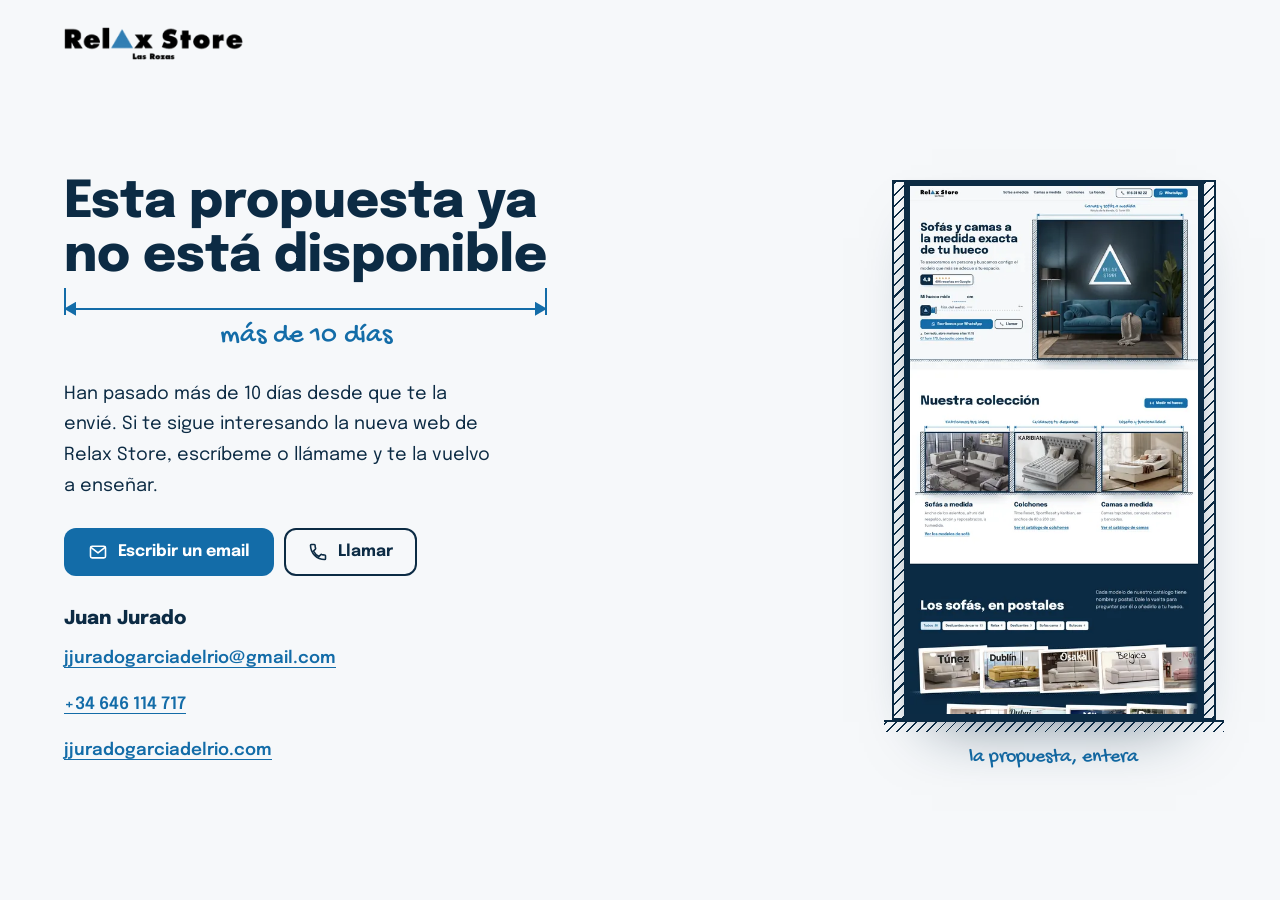
==== index.html @ c4ba772d "feat: homepage «Cota» — prototipo completo Hero «El hueco» con el metro, colección en sus nichos, so" ====
<!doctype html>
<html lang="es">
<head>
<meta charset="utf-8">
<meta name="viewport" content="width=device-width, initial-scale=1, viewport-fit=cover">
<title>Sofás y camas a medida en Las Rozas | Relax Store · Európolis</title>
<meta name="description" content="Sofás, camas, canapés y colchones a la medida exacta de tu hueco. Te asesoramos en persona en C/ Turín 17D, Európolis (Las Rozas de Madrid). 4,9 en Google con 404 reseñas.">
<link rel="canonical" href="https://relaxstoremadrid.com/">
<!-- Prototipo de propuesta: fuera de los buscadores. En la web definitiva, quitar esta línea. -->
<meta name="robots" content="noindex, nofollow">
<meta name="theme-color" content="#F6F8FA">
<meta property="og:type" content="website">
<meta property="og:locale" content="es_ES">
<meta property="og:site_name" content="Relax Store Las Rozas">
<meta property="og:title" content="Sofás y camas a la medida exacta de tu hueco | Relax Store Las Rozas">
<meta property="og:description" content="Sofás, camas, canapés y colchones a medida en C/ Turín 17D, Európolis (Las Rozas). 4,9 en Google con 404 reseñas.">
<meta property="og:url" content="https://relaxstoremadrid.com/">
<meta property="og:image" content="https://jjurado2026.github.io/relax-store-madrid/assets/img/hero-002-1280.webp">
<meta property="og:image:type" content="image/webp">
<meta property="og:image:width" content="1280">
<meta property="og:image:height" content="1222">
<meta property="og:image:alt" content="Salón con un sofá de terciopelo azul petróleo bajo un cartel triangular iluminado de Relax Store">
<meta name="twitter:card" content="summary_large_image">
<link rel="icon" href="assets/img/favicon.svg" type="image/svg+xml">
<link rel="apple-touch-icon" href="assets/img/apple-touch-icon.png">
<script>
  /* Caducidad: la propuesta se ve 10 días desde su envío, hasta el jueves 15 de octubre de 2026 a las
     23:59 de Madrid (16-oct 00:00 CEST = 15-oct 22:00 UTC). En local (file://) no caduca, para seguir
     generando capturas; ?caducada lo simula. */
  (function () {
    var fin = Date.UTC(2026, 9, 15, 22, 0);
    if (/[?&]caducada\b/.test(location.search) || (location.protocol !== 'file:' && Date.now() >= fin)) {
      document.documentElement.style.display = 'none';
      location.replace('caducada.html');
    }
  })();
</script>
<script>
  /* Antes del primer pintado: ?ss (capturas) o «reducir movimiento» → clase «quieto»: nada se mueve y todo
     está en su estado final. Si no, «anima». Si base.js no llega a cargar, a los 4 s se quita «anima»
     para que nada se quede escondido. */
  (function (d) {
    var q = /[?&]ss\b/.test(location.search) || (window.matchMedia && matchMedia('(prefers-reduced-motion: reduce)').matches);
    d.classList.add(q ? 'quieto' : 'anima');
    if (/[?&]ss\b/.test(location.search)) d.classList.add('captura');
    setTimeout(function () { if (!window.RS) { d.classList.remove('anima'); d.classList.add('quieto'); } }, 4000);
  })(document.documentElement);
</script>
<link rel="preload" href="assets/fonts/epilogue-latin-var.woff2" as="font" type="font/woff2" crossorigin>
<link rel="preload" href="assets/fonts/gochi-hand-latin.woff2" as="font" type="font/woff2" crossorigin>
<link rel="preload" as="image" href="assets/img/hero-002-1280.webp" imagesrcset="assets/img/hero-002-640.webp 640w, assets/img/hero-002-960.webp 960w, assets/img/hero-002-1280.webp 1280w, assets/img/hero-002-1920.webp 1920w, assets/img/hero-002-2560.webp 2560w" imagesizes="(orientation: landscape) and (min-width: 700px) 50vw, min(calc(100vw - 60px), 58vh)" fetchpriority="high">
<link rel="stylesheet" href="assets/css/base.css">
<link rel="stylesheet" href="assets/css/home.css?v=muyib4c5">
<script src="assets/js/base.js" defer></script>
<script src="assets/js/home.js?v=muyib4c5" defer></script>
<script type="application/ld+json">
{
  "@context": "https://schema.org",
  "@type": "FurnitureStore",
  "@id": "https://relaxstoremadrid.com/#tienda",
  "name": "Relax Store Las Rozas",
  "alternateName": "Relax Store",
  "description": "Tienda de sofás, camas tapizadas, canapés, cabeceros, bancadas y colchones a medida en Európolis, Las Rozas de Madrid.",
  "url": "https://relaxstoremadrid.com/",
  "image": "https://jjurado2026.github.io/relax-store-madrid/assets/img/hero-002-1280.webp",
  "logo": "https://jjurado2026.github.io/relax-store-madrid/assets/img/logo-relax-store.png",
  "telephone": "+34 916 31 92 22",
  "email": "relaxstoremadrid@gmail.com",
  "address": {
    "@type": "PostalAddress",
    "streetAddress": "Calle Turín, 17D, planta baja",
    "addressLocality": "Las Rozas de Madrid",
    "addressRegion": "Madrid",
    "postalCode": "28232",
    "addressCountry": "ES"
  },
  "geo": { "@type": "GeoCoordinates", "latitude": 40.4982952, "longitude": -3.8891937 },
  "hasMap": "https://www.google.com/maps?cid=16179396943553949171",
  "openingHoursSpecification": [
    { "@type": "OpeningHoursSpecification", "dayOfWeek": ["Monday", "Tuesday", "Wednesday", "Thursday", "Friday", "Saturday"], "opens": "11:15", "closes": "13:45" },
    { "@type": "OpeningHoursSpecification", "dayOfWeek": ["Monday", "Tuesday", "Wednesday", "Thursday", "Friday", "Saturday"], "opens": "17:30", "closes": "20:30" }
  ],
  "aggregateRating": { "@type": "AggregateRating", "ratingValue": "4.9", "bestRating": "5", "worstRating": "1", "reviewCount": "404" },
  "sameAs": ["https://www.instagram.com/relaxstorelasrozas/"]
}
</script>
</head>
<body>
<span class="tope" data-tope aria-hidden="true"></span>
<a class="saltar" href="#contenido">Saltar al contenido</a>

<header class="cab" data-cab>
  <a class="cab__logo" href="./" aria-label="Relax Store Las Rozas, inicio"><img src="assets/img/logo-relax-store.png" width="876" height="160" alt="Relax Store Las Rozas"></a>
  <nav class="cab__nav" aria-label="Principal">
    <a href="#postales">Sofás a medida</a>
    <a href="#coleccion-camas">Camas a medida</a>
    <a href="#coleccion-colchones">Colchones</a>
    <a href="#visita">La tienda</a>
  </nav>
  <div class="cab__acciones grupo">
    <a class="boton boton--compacto cab__tel" href="tel:+34916319222"><svg viewBox="0 0 24 24" aria-hidden="true"><path fill="currentColor" d="M6.6 10.8a15.2 15.2 0 0 0 6.6 6.6l2.2-2.2c.3-.3.7-.4 1-.2 1.1.4 2.3.6 3.6.6.6 0 1 .4 1 1V20c0 .6-.4 1-1 1A17 17 0 0 1 3 4c0-.6.4-1 1-1h3.5c.6 0 1 .4 1 1 0 1.3.2 2.5.6 3.6.1.3 0 .7-.2 1z"/></svg>916 31 92 22</a>
    <a class="boton boton--compacto boton--principal cab__wa" data-wa href="https://wa.me/34660969906" target="_blank" rel="noopener" aria-label="Escribir por WhatsApp al 660 969 906"><svg viewBox="0 0 24 24" aria-hidden="true"><path fill="currentColor" d="M12 2a10 10 0 0 0-8.6 15.1L2 22l5-1.3A10 10 0 1 0 12 2zm0 18.2c-1.5 0-3-.4-4.3-1.2l-.3-.2-3 .8.8-2.9-.2-.3A8.2 8.2 0 1 1 12 20.2zm4.5-6.1c-.2-.1-1.5-.7-1.7-.8-.2-.1-.4-.1-.6.1l-.8 1c-.1.2-.3.2-.5.1a6.7 6.7 0 0 1-3.3-2.9c-.3-.4.3-.4.7-1.3.1-.2 0-.3 0-.5l-.8-1.8c-.2-.5-.4-.4-.6-.4h-.5c-.2 0-.5.1-.7.3-.2.3-1 1-1 2.4s1 2.8 1.2 3c.1.2 2 3.1 4.9 4.3 1.8.8 2.5.8 3.4.7.6-.1 1.7-.7 1.9-1.4.2-.7.2-1.2.2-1.4-.1-.1-.3-.2-.6-.3z"/></svg><span class="cab__wa-texto">WhatsApp</span></a>
    <button class="cab__menu" type="button" aria-expanded="false" aria-controls="menu-movil">Menú</button>
  </div>
</header>
<nav class="cab__panel" id="menu-movil" aria-label="Menú" hidden>
  <a class="cab__panel-enlace" href="#postales">Sofás a medida</a>
  <a class="cab__panel-enlace" href="#coleccion-camas">Camas a medida</a>
  <a class="cab__panel-enlace" href="#coleccion-colchones">Colchones</a>
  <a class="cab__panel-enlace" href="#visita">La tienda</a>
  <div class="cab__panel-contacto">
    <a class="cab__panel-enlace cab__panel-enlace--contacto" href="tel:+34916319222"><svg viewBox="0 0 24 24" aria-hidden="true"><path fill="currentColor" d="M6.6 10.8a15.2 15.2 0 0 0 6.6 6.6l2.2-2.2c.3-.3.7-.4 1-.2 1.1.4 2.3.6 3.6.6.6 0 1 .4 1 1V20c0 .6-.4 1-1 1A17 17 0 0 1 3 4c0-.6.4-1 1-1h3.5c.6 0 1 .4 1 1 0 1.3.2 2.5.6 3.6.1.3 0 .7-.2 1z"/></svg>Llamar al 916 31 92 22</a>
    <a class="cab__panel-enlace cab__panel-enlace--contacto" data-wa href="https://wa.me/34660969906" target="_blank" rel="noopener"><svg viewBox="0 0 24 24" aria-hidden="true"><path fill="currentColor" d="M12 2a10 10 0 0 0-8.6 15.1L2 22l5-1.3A10 10 0 1 0 12 2zm0 18.2c-1.5 0-3-.4-4.3-1.2l-.3-.2-3 .8.8-2.9-.2-.3A8.2 8.2 0 1 1 12 20.2z"/></svg>WhatsApp 660 969 906</a>
  </div>
  <p class="cab__panel-estado"><span class="estado" data-estado>De lunes a sábado, 11:15–13:45 y 17:30–20:30</span></p>
</nav>

<main id="contenido">
<section class="hero" data-hero aria-labelledby="hero-titulo">
  <div class="hero__cabeza">
    <h1 id="hero-titulo">Sofás y camas a la medida exacta de tu hueco</h1>
    <p class="hero__entrada">Te asesoramos en persona y buscamos contigo el modelo que más se adecue a tu espacio.</p>
    <a class="sello" href="https://www.google.com/maps?cid=16179396943553949171" target="_blank" rel="noopener" aria-label="4,9 sobre 5 en Google, con 404 reseñas. Abre Google Maps">
      <span class="sello__nota">4,9</span>
      <span class="sello__cuerpo"><span class="sello__estrellas" aria-hidden="true">★★★★★</span><span class="sello__texto">404 reseñas en Google</span></span>
    </a>
  </div>

  <figure class="hueco plano" data-plano>
    <div class="cota" data-cota="hero" aria-hidden="true">
      <span class="cota__ref cota__ref--ini"></span><span class="cota__ref cota__ref--fin"></span>
      <span class="cota__linea"></span><span class="cota__punta cota__punta--ini"></span><span class="cota__punta cota__punta--fin"></span>
      <span class="cota__marca"></span>
      <span class="cota__texto"><span class="cota__frase">Camas y sofás a medida</span><span class="cota__firma">Rótulo de la tienda, C/ Turín 17D</span></span>
    </div>
    <span class="tabique hueco__tabique hueco__tabique--izq plano__columna plano__columna--izq" aria-hidden="true"></span>
    <div class="marco plano__marco">
      <img data-foto src="assets/img/hero-002-1280.webp"
           srcset="assets/img/hero-002-640.webp 640w, assets/img/hero-002-960.webp 960w, assets/img/hero-002-1280.webp 1280w, assets/img/hero-002-1920.webp 1920w, assets/img/hero-002-2560.webp 2560w"
           sizes="(orientation: landscape) and (min-width: 700px) 50vw, min(calc(100vw - 60px), 58vh)" width="1280" height="1222" fetchpriority="high" decoding="async"
           alt="Salón con un sofá de terciopelo azul petróleo bajo un cartel triangular iluminado de Relax Store">
      <div class="mira" aria-hidden="true"><span class="mira__h"></span><span class="mira__v"></span></div>
    </div>
    <span class="tabique hueco__tabique hueco__tabique--der plano__columna plano__columna--der" aria-hidden="true"></span>
    <span class="suelo hueco__suelo plano__suelo" aria-hidden="true"></span>
    <figcaption class="sr">El sofá entra justo en su hueco, entre dos columnas, con su línea de cota encima.</figcaption>
  </figure>
  <span class="suelo hero__suelo" aria-hidden="true"></span>

  <div class="hero__accion">
    <div class="metro metro--compacto" data-metro="hero" data-max="400">
      <div class="metro__fila">
        <label for="hero-medida">Mi hueco mide</label>
        <span class="metro__campo"><input id="hero-medida" name="medida" type="number" inputmode="numeric" min="30" max="999" step="1" autocomplete="off" aria-label="Mi hueco mide, en centímetros" aria-describedby="hero-metro-ayuda"><span>cm</span></span>
        <button class="metro__borrar" type="button">Borrar</button>
      </div>
      <p class="sr" id="hero-metro-ayuda">Escribe el ancho en centímetros o arrastra la uña del metro. Lo añadimos a tu mensaje de WhatsApp.</p>
      <div class="metro__regla">
        <span class="metro__caja" aria-hidden="true"></span>
        <div class="metro__via" aria-hidden="true"><span class="metro__cinta"></span></div>
        <span class="metro__una" role="slider" tabindex="0" aria-label="Ancho de tu hueco, en centímetros" aria-valuemin="0" aria-valuemax="400" aria-valuenow="0" aria-valuetext="Sin medir"></span>
        <span class="metro__lectura" aria-hidden="true"><span></span></span>
        <span class="metro__pista" aria-hidden="true"><span class="pista--movil">¿cuánto mide tu hueco?</span><span class="pista--ancha">tira del metro</span></span>
        <span class="metro__fin" aria-hidden="true">4 m</span>
      </div>
    </div>
    <div class="hero__acciones grupo">
      <a class="boton boton--principal" data-wa data-wa-hero href="https://wa.me/34660969906" target="_blank" rel="noopener"><svg viewBox="0 0 24 24" aria-hidden="true"><path fill="currentColor" d="M12 2a10 10 0 0 0-8.6 15.1L2 22l5-1.3A10 10 0 1 0 12 2zm0 18.2c-1.5 0-3-.4-4.3-1.2l-.3-.2-3 .8.8-2.9-.2-.3A8.2 8.2 0 1 1 12 20.2zm4.5-6.1c-.2-.1-1.5-.7-1.7-.8-.2-.1-.4-.1-.6.1l-.8 1c-.1.2-.3.2-.5.1a6.7 6.7 0 0 1-3.3-2.9c-.3-.4.3-.4.7-1.3.1-.2 0-.3 0-.5l-.8-1.8c-.2-.5-.4-.4-.6-.4h-.5c-.2 0-.5.1-.7.3-.2.3-1 1-1 2.4s1 2.8 1.2 3c.1.2 2 3.1 4.9 4.3 1.8.8 2.5.8 3.4.7.6-.1 1.7-.7 1.9-1.4.2-.7.2-1.2.2-1.4-.1-.1-.3-.2-.6-.3z"/></svg><span data-wa-texto><span class="wa-largo">Escríbenos por </span>WhatsApp</span></a>
      <a class="boton boton--llamar" href="tel:+34916319222"><svg viewBox="0 0 24 24" aria-hidden="true"><path fill="currentColor" d="M6.6 10.8a15.2 15.2 0 0 0 6.6 6.6l2.2-2.2c.3-.3.7-.4 1-.2 1.1.4 2.3.6 3.6.6.6 0 1 .4 1 1V20c0 .6-.4 1-1 1A17 17 0 0 1 3 4c0-.6.4-1 1-1h3.5c.6 0 1 .4 1 1 0 1.3.2 2.5.6 3.6.1.3 0 .7-.2 1z"/></svg><span class="boton__texto">Llamar</span></a>
    </div>
    <p class="hero__estado"><span class="estado" data-estado>De lunes a sábado, 11:15–13:45 y 17:30–20:30</span><a class="hero__llegar" href="https://www.google.com/maps/dir/?api=1&amp;destination=Relax+Store+C.+Tur%C3%ADn+17D+Las+Rozas+de+Madrid" target="_blank" rel="noopener">C/ Turín 17D, Európolis: cómo llegar</a></p>
  </div>
</section>

<!-- ▼ coleccion -->
<section id="coleccion" class="seccion sobre-blanco coleccion" aria-labelledby="coleccion-titulo">
  <div class="ancho">
    <div class="coleccion__cabeza">
      <h2 class="titular" id="coleccion-titulo">Nuestra colección</h2>
      <a class="boton boton--principal coleccion__medir" href="#croquis"><svg viewBox="0 0 24 24" aria-hidden="true"><path fill="none" stroke="currentColor" stroke-width="2" stroke-linecap="round" stroke-linejoin="round" d="M3 12h18M3 12l4-4M3 12l4 4M21 12l-4-4M21 12l-4 4M3 5v14M21 5v14"/></svg>Medir mi hueco</a>
    </div>

    <div class="coleccion__plano" data-revelar>
      <span class="tabique coleccion__tabique coleccion__tabique--1" aria-hidden="true"></span>
      <span class="tabique coleccion__tabique coleccion__tabique--2" aria-hidden="true"></span>
      <span class="tabique coleccion__tabique coleccion__tabique--3" aria-hidden="true"></span>
      <span class="tabique coleccion__tabique coleccion__tabique--4" aria-hidden="true"></span>
      <span class="suelo coleccion__suelo" aria-hidden="true"></span>

      <article class="coleccion__pieza coleccion__pieza--1" id="coleccion-sofas" aria-labelledby="coleccion-sofas-t" data-revelar>
        <div class="cota" data-cota="manual" aria-hidden="true">
          <span class="cota__ref cota__ref--ini"></span><span class="cota__ref cota__ref--fin"></span>
          <span class="cota__linea"></span><span class="cota__punta cota__punta--ini"></span><span class="cota__punta cota__punta--fin"></span>
          <span class="cota__texto"><span class="cota__frase">Fabricamos tus ideas</span></span>
        </div>
        <span class="tabique coleccion__tab coleccion__tab--izq" aria-hidden="true"></span>
        <div class="coleccion__caida">
          <a class="marco coleccion__marco" href="#postales" aria-label="Ver los modelos de sofá">
            <img data-foto src="assets/img/coleccion-sofas-800.webp"
                 srcset="assets/img/coleccion-sofas-480.webp 480w, assets/img/coleccion-sofas-800.webp 800w, assets/img/coleccion-sofas-1200.webp 1200w"
                 sizes="(min-width: 900px) 31vw, (min-width: 600px) 55vw, calc(100vw - 56px)"
                 width="1200" height="842" loading="lazy" decoding="async"
                 alt="Dos sofás gris claro y una butaca en un salón con ventanal">
          </a>
        </div>
        <span class="tabique coleccion__tab coleccion__tab--der" aria-hidden="true"></span>
        <span class="suelo coleccion__suelo-pieza" aria-hidden="true"></span>
        <div class="coleccion__texto">
          <h3 class="subtitular" id="coleccion-sofas-t">Sofás a medida</h3>
          <p class="coleccion__linea">Ancho de los asientos, altura del respaldo, arcón y reposabrazos, a tu medida.</p>
          <a class="enlace coleccion__enlace" href="#postales">Ver los modelos de sofá</a>
        </div>
      </article>

      <article class="coleccion__pieza coleccion__pieza--2" id="coleccion-colchones" aria-labelledby="coleccion-colchones-t" data-revelar>
        <div class="cota" data-cota="manual" aria-hidden="true">
          <span class="cota__ref cota__ref--ini"></span><span class="cota__ref cota__ref--fin"></span>
          <span class="cota__linea"></span><span class="cota__punta cota__punta--ini"></span><span class="cota__punta cota__punta--fin"></span>
          <span class="cota__texto"><span class="cota__frase">Cuidamos tu descanso</span></span>
        </div>
        <span class="tabique coleccion__tab coleccion__tab--izq" aria-hidden="true"></span>
        <div class="coleccion__caida">
          <a class="marco coleccion__marco" href="https://relaxstoremadrid.com/colchones/" aria-label="Ver el catálogo de colchones">
            <img data-foto src="assets/img/coleccion-colchones-800.webp"
                 srcset="assets/img/coleccion-colchones-480.webp 480w, assets/img/coleccion-colchones-800.webp 800w, assets/img/coleccion-colchones-1200.webp 1200w"
                 sizes="(min-width: 900px) 31vw, (min-width: 600px) 55vw, calc(100vw - 56px)"
                 width="1200" height="864" loading="lazy" decoding="async"
                 alt="Colchón Karibian sobre una cama con cabecero capitoné gris">
          </a>
        </div>
        <span class="tabique coleccion__tab coleccion__tab--der" aria-hidden="true"></span>
        <span class="suelo coleccion__suelo-pieza" aria-hidden="true"></span>
        <div class="coleccion__texto">
          <h3 class="subtitular" id="coleccion-colchones-t">Colchones</h3>
          <p class="coleccion__linea">Time Reset, SportReset y Karibian, en anchos de 80 a 200 cm.</p>
          <a class="enlace coleccion__enlace" href="https://relaxstoremadrid.com/colchones/">Ver el catálogo de colchones</a>
        </div>
      </article>

      <article class="coleccion__pieza coleccion__pieza--3" id="coleccion-camas" aria-labelledby="coleccion-camas-t" data-revelar>
        <div class="cota" data-cota="manual" aria-hidden="true">
          <span class="cota__ref cota__ref--ini"></span><span class="cota__ref cota__ref--fin"></span>
          <span class="cota__linea"></span><span class="cota__punta cota__punta--ini"></span><span class="cota__punta cota__punta--fin"></span>
          <span class="cota__texto"><span class="cota__frase">Diseño y funcionalidad</span></span>
        </div>
        <span class="tabique coleccion__tab coleccion__tab--izq" aria-hidden="true"></span>
        <div class="coleccion__caida">
          <a class="marco coleccion__marco" href="https://relaxstoremadrid.com/camas-personalizadas/" aria-label="Ver el catálogo de camas">
            <img data-foto src="assets/img/coleccion-camas-800.webp"
                 srcset="assets/img/coleccion-camas-480.webp 480w, assets/img/coleccion-camas-800.webp 800w, assets/img/coleccion-camas-1200.webp 1200w"
                 sizes="(min-width: 900px) 31vw, (min-width: 600px) 55vw, calc(100vw - 56px)"
                 width="1200" height="871" loading="lazy" decoding="async"
                 alt="Cama tapizada en bouclé beige con base articulada, en un dormitorio claro">
          </a>
        </div>
        <span class="tabique coleccion__tab coleccion__tab--der" aria-hidden="true"></span>
        <span class="suelo coleccion__suelo-pieza" aria-hidden="true"></span>
        <div class="coleccion__texto">
          <h3 class="subtitular" id="coleccion-camas-t">Camas a medida</h3>
          <p class="coleccion__linea">Camas tapizadas, canapés, cabeceros y bancadas.</p>
          <a class="enlace coleccion__enlace" href="https://relaxstoremadrid.com/camas-personalizadas/">Ver el catálogo de camas</a>
        </div>
      </article>
    </div>
  </div>
</section>
<!-- ▲ coleccion -->
<!-- ▼ postales -->
<section id="postales" class="seccion sobre-tinta postales" aria-labelledby="postales-titulo">
  <svg class="postales__simbolos" width="0" height="0" aria-hidden="true" focusable="false">
    <defs>
      <path id="postales-arco-arriba" d="M24 52 A28 28 0 0 1 80 52"/>
      <path id="postales-arco-abajo" d="M15 52 A37 37 0 0 0 89 52"/>
    </defs>
    <symbol id="postales-sello" viewBox="0 0 140 104">
      <rect x="80" y="5" width="55" height="68" rx="1.5" fill="#136CA8"/>
      <rect x="80" y="5" width="55" height="68" rx="1.5" fill="none" stroke="#fff" stroke-width="5" stroke-dasharray="0 6.8" stroke-linecap="round"/>
      <rect x="86.5" y="11.5" width="42" height="55" fill="none" stroke="#8EC2EC" stroke-width="1.2"/>
      <path d="M107.5 22 L121 48 L94 48 Z" fill="#fff"/>
      <g fill="none" stroke="#0C2B44" stroke-opacity=".8">
        <circle cx="52" cy="52" r="45" stroke-width="2.4"/>
        <circle cx="52" cy="52" r="25.5" stroke-width="1.4"/>
        <path d="M94 30 q 6 -4.5 12 0 t 12 0 t 12 0 M94 42 q 6 -4.5 12 0 t 12 0 t 12 0 M94 54 q 6 -4.5 12 0 t 12 0 t 12 0" stroke-width="2.1"/>
      </g>
      <path d="M52 41 L61.5 58 L42.5 58 Z" fill="#0C2B44" fill-opacity=".8"/>
      <text class="postales__matasellos-texto" fill="#0C2B44" fill-opacity=".9"><textPath href="#postales-arco-arriba" startOffset="50%" text-anchor="middle">Las Rozas</textPath></text>
      <text class="postales__matasellos-texto" fill="#0C2B44" fill-opacity=".9"><textPath href="#postales-arco-abajo" startOffset="50%" text-anchor="middle">C/ Turín 17D</textPath></text>
    </symbol>
  </svg>

  <div class="ancho">
    <div class="postales__cabeza">
      <h2 class="titular" id="postales-titulo">Los sofás, en postales</h2>
      <p class="entrada postales__entrada">Cada modelo de nuestro catálogo tiene nombre y postal. Dale la vuelta para preguntar por él o añadirlo a tu hueco.</p>
    </div>
    <div class="postales__mandos">
      <div class="chips postales__filtros" role="group" aria-label="Filtrar por tipo de sofá">
        <button class="chip postales__filtro" type="button" data-filtro="todos" aria-pressed="true">Todos<span class="postales__cuenta" aria-hidden="true"></span></button>
        <button class="chip postales__filtro" type="button" data-filtro="carro" aria-pressed="false">Deslizantes de carro<span class="postales__cuenta" aria-hidden="true"></span></button>
        <button class="chip postales__filtro" type="button" data-filtro="relax" aria-pressed="false">Relax<span class="postales__cuenta" aria-hidden="true"></span></button>
        <button class="chip postales__filtro" type="button" data-filtro="deslizantes" aria-pressed="false">Deslizantes<span class="postales__cuenta" aria-hidden="true"></span></button>
        <button class="chip postales__filtro" type="button" data-filtro="cama" aria-pressed="false">Sofás cama<span class="postales__cuenta" aria-hidden="true"></span></button>
        <button class="chip postales__filtro" type="button" data-filtro="butacas" aria-pressed="false">Butacas<span class="postales__cuenta" aria-hidden="true"></span></button>
      </div>
      <div class="postales__extra">
        <a class="postales__cesta" href="#croquis" hidden><svg viewBox="0 0 24 24" aria-hidden="true"><path fill="currentColor" d="M12 4 L21 19 L3 19 Z"/></svg><span class="postales__cesta-texto"></span></a>
        <button class="postales__control" type="button" data-control hidden><svg viewBox="0 0 24 24" aria-hidden="true"><path class="postales__pausa" fill="currentColor" d="M7 5h3.5v14H7zM13.5 5H17v14h-3.5z"/><path class="postales__seguir" fill="currentColor" d="M8 5l11 7-11 7z"/></svg><span>Parar el expositor</span></button>
      </div>
    </div>
    <p class="sr" aria-live="polite" data-aviso></p>
  </div>

  <div class="postales__vitrina" data-vitrina>
    <ul class="postales__expositor" data-revelar>
      <li class="postales__item" data-grupo="carro" data-modelo="Túnez" style="--i:0;--giro:-2.6deg;--lado:-1;--fila:0">
        <div class="postales__postal">
          <span class="postales__marca" aria-hidden="true">en tu hueco</span>
          <div class="postales__giro">
            <button class="postales__frente" type="button" aria-controls="postal-tunez-dorso" aria-label="Dar la vuelta a la postal Túnez">
              <img data-foto src="assets/img/postal-tunez-480.webp" srcset="assets/img/postal-tunez-480.webp 480w, assets/img/postal-tunez-900.webp 900w" sizes="(min-width: 900px) 420px, 92vw" width="900" height="593" loading="lazy" decoding="async" alt="Postal del modelo Túnez: chaise longue gris piedra en un salón claro">
            </button>
            <div class="postales__dorso" id="postal-tunez-dorso" aria-hidden="true" inert>
              <svg class="postales__sello" viewBox="0 0 140 104" aria-hidden="true"><use href="#postales-sello"/></svg>
              <h3 class="postales__ciudad">Túnez</h3>
              <p class="postales__tipo">Sofá deslizante de carro</p>
              <p class="postales__linea">A la medida de tu hueco</p>
              <div class="postales__acciones">
                <a class="postales__accion postales__preguntar" data-wa="propio" href="https://wa.me/34660969906" target="_blank" rel="noopener"><svg viewBox="0 0 24 24" aria-hidden="true"><path fill="currentColor" d="M12 2a10 10 0 0 0-8.6 15.1L2 22l5-1.3A10 10 0 1 0 12 2zm0 18.2c-1.5 0-3-.4-4.3-1.2l-.3-.2-3 .8.8-2.9-.2-.3A8.2 8.2 0 1 1 12 20.2zm4.5-6.1c-.2-.1-1.5-.7-1.7-.8-.2-.1-.4-.1-.6.1l-.8 1c-.1.2-.3.2-.5.1a6.7 6.7 0 0 1-3.3-2.9c-.3-.4.3-.4.7-1.3.1-.2 0-.3 0-.5l-.8-1.8c-.2-.5-.4-.4-.6-.4h-.5c-.2 0-.5.1-.7.3-.2.3-1 1-1 2.4s1 2.8 1.2 3c.1.2 2 3.1 4.9 4.3 1.8.8 2.5.8 3.4.7.6-.1 1.7-.7 1.9-1.4.2-.7.2-1.2.2-1.4-.1-.1-.3-.2-.6-.3z"/></svg><span>Preguntar por Túnez</span></a>
                <button class="postales__accion postales__volver" type="button" aria-label="Volver a la foto"><svg viewBox="0 0 24 24" aria-hidden="true"><path fill="none" stroke="currentColor" stroke-width="2.2" stroke-linecap="round" stroke-linejoin="round" d="M4 12a8 8 0 1 0 2.4-5.7M4 4v4.5h4.5"/></svg></button>
                <button class="postales__accion postales__anadir" type="button" aria-pressed="false"><svg viewBox="0 0 24 24" aria-hidden="true"><path class="postales__mas" fill="none" stroke="currentColor" stroke-width="2.4" stroke-linecap="round" d="M12 5v14M5 12h14"/><path class="postales__hecho" fill="none" stroke="currentColor" stroke-width="2.4" stroke-linecap="round" stroke-linejoin="round" d="M5 12.5l4.5 4.5L19 7.5"/></svg><span>Añadir a mi hueco</span></button>
              </div>
            </div>
          </div>
        </div>
      </li>
      <li class="postales__item" data-grupo="carro" data-modelo="Viena" style="--i:1;--giro:1.8deg;--lado:1;--fila:1">
        <div class="postales__postal">
          <span class="postales__marca" aria-hidden="true">en tu hueco</span>
          <div class="postales__giro">
            <button class="postales__frente" type="button" aria-controls="postal-viena-dorso" aria-label="Dar la vuelta a la postal Viena">
              <img data-foto src="assets/img/postal-viena-480.webp" srcset="assets/img/postal-viena-480.webp 480w, assets/img/postal-viena-900.webp 900w" sizes="(min-width: 900px) 420px, 92vw" width="900" height="593" loading="lazy" decoding="async" alt="Postal del modelo Viena: chaise longue color crudo en un salón con cocina">
            </button>
            <div class="postales__dorso" id="postal-viena-dorso" aria-hidden="true" inert>
              <svg class="postales__sello" viewBox="0 0 140 104" aria-hidden="true"><use href="#postales-sello"/></svg>
              <h3 class="postales__ciudad">Viena</h3>
              <p class="postales__tipo">Sofá deslizante de carro</p>
              <p class="postales__linea">A la medida de tu hueco</p>
              <div class="postales__acciones">
                <a class="postales__accion postales__preguntar" data-wa="propio" href="https://wa.me/34660969906" target="_blank" rel="noopener"><svg viewBox="0 0 24 24" aria-hidden="true"><path fill="currentColor" d="M12 2a10 10 0 0 0-8.6 15.1L2 22l5-1.3A10 10 0 1 0 12 2zm0 18.2c-1.5 0-3-.4-4.3-1.2l-.3-.2-3 .8.8-2.9-.2-.3A8.2 8.2 0 1 1 12 20.2zm4.5-6.1c-.2-.1-1.5-.7-1.7-.8-.2-.1-.4-.1-.6.1l-.8 1c-.1.2-.3.2-.5.1a6.7 6.7 0 0 1-3.3-2.9c-.3-.4.3-.4.7-1.3.1-.2 0-.3 0-.5l-.8-1.8c-.2-.5-.4-.4-.6-.4h-.5c-.2 0-.5.1-.7.3-.2.3-1 1-1 2.4s1 2.8 1.2 3c.1.2 2 3.1 4.9 4.3 1.8.8 2.5.8 3.4.7.6-.1 1.7-.7 1.9-1.4.2-.7.2-1.2.2-1.4-.1-.1-.3-.2-.6-.3z"/></svg><span>Preguntar por Viena</span></a>
                <button class="postales__accion postales__volver" type="button" aria-label="Volver a la foto"><svg viewBox="0 0 24 24" aria-hidden="true"><path fill="none" stroke="currentColor" stroke-width="2.2" stroke-linecap="round" stroke-linejoin="round" d="M4 12a8 8 0 1 0 2.4-5.7M4 4v4.5h4.5"/></svg></button>
                <button class="postales__accion postales__anadir" type="button" aria-pressed="false"><svg viewBox="0 0 24 24" aria-hidden="true"><path class="postales__mas" fill="none" stroke="currentColor" stroke-width="2.4" stroke-linecap="round" d="M12 5v14M5 12h14"/><path class="postales__hecho" fill="none" stroke="currentColor" stroke-width="2.4" stroke-linecap="round" stroke-linejoin="round" d="M5 12.5l4.5 4.5L19 7.5"/></svg><span>Añadir a mi hueco</span></button>
              </div>
            </div>
          </div>
        </div>
      </li>
      <li class="postales__item" data-grupo="carro" data-modelo="Dublín" style="--i:2;--giro:-1.2deg;--lado:-1;--fila:0">
        <div class="postales__postal">
          <span class="postales__marca" aria-hidden="true">en tu hueco</span>
          <div class="postales__giro">
            <button class="postales__frente" type="button" aria-controls="postal-dublin-dorso" aria-label="Dar la vuelta a la postal Dublín">
              <img data-foto src="assets/img/postal-dublin-480.webp" srcset="assets/img/postal-dublin-480.webp 480w, assets/img/postal-dublin-900.webp 900w" sizes="(min-width: 900px) 420px, 92vw" width="900" height="593" loading="lazy" decoding="async" alt="Postal del modelo Dublín: chaise longue mostaza con vistas a la ciudad">
            </button>
            <div class="postales__dorso" id="postal-dublin-dorso" aria-hidden="true" inert>
              <svg class="postales__sello" viewBox="0 0 140 104" aria-hidden="true"><use href="#postales-sello"/></svg>
              <h3 class="postales__ciudad">Dublín</h3>
              <p class="postales__tipo">Sofá deslizante de carro</p>
              <p class="postales__linea">A la medida de tu hueco</p>
              <div class="postales__acciones">
                <a class="postales__accion postales__preguntar" data-wa="propio" href="https://wa.me/34660969906" target="_blank" rel="noopener"><svg viewBox="0 0 24 24" aria-hidden="true"><path fill="currentColor" d="M12 2a10 10 0 0 0-8.6 15.1L2 22l5-1.3A10 10 0 1 0 12 2zm0 18.2c-1.5 0-3-.4-4.3-1.2l-.3-.2-3 .8.8-2.9-.2-.3A8.2 8.2 0 1 1 12 20.2zm4.5-6.1c-.2-.1-1.5-.7-1.7-.8-.2-.1-.4-.1-.6.1l-.8 1c-.1.2-.3.2-.5.1a6.7 6.7 0 0 1-3.3-2.9c-.3-.4.3-.4.7-1.3.1-.2 0-.3 0-.5l-.8-1.8c-.2-.5-.4-.4-.6-.4h-.5c-.2 0-.5.1-.7.3-.2.3-1 1-1 2.4s1 2.8 1.2 3c.1.2 2 3.1 4.9 4.3 1.8.8 2.5.8 3.4.7.6-.1 1.7-.7 1.9-1.4.2-.7.2-1.2.2-1.4-.1-.1-.3-.2-.6-.3z"/></svg><span>Preguntar por Dublín</span></a>
                <button class="postales__accion postales__volver" type="button" aria-label="Volver a la foto"><svg viewBox="0 0 24 24" aria-hidden="true"><path fill="none" stroke="currentColor" stroke-width="2.2" stroke-linecap="round" stroke-linejoin="round" d="M4 12a8 8 0 1 0 2.4-5.7M4 4v4.5h4.5"/></svg></button>
                <button class="postales__accion postales__anadir" type="button" aria-pressed="false"><svg viewBox="0 0 24 24" aria-hidden="true"><path class="postales__mas" fill="none" stroke="currentColor" stroke-width="2.4" stroke-linecap="round" d="M12 5v14M5 12h14"/><path class="postales__hecho" fill="none" stroke="currentColor" stroke-width="2.4" stroke-linecap="round" stroke-linejoin="round" d="M5 12.5l4.5 4.5L19 7.5"/></svg><span>Añadir a mi hueco</span></button>
              </div>
            </div>
          </div>
        </div>
      </li>
      <li class="postales__item" data-grupo="carro" data-modelo="Dubái" style="--i:3;--giro:2.9deg;--lado:1;--fila:1">
        <div class="postales__postal">
          <span class="postales__marca" aria-hidden="true">en tu hueco</span>
          <div class="postales__giro">
            <button class="postales__frente" type="button" aria-controls="postal-dubai-dorso" aria-label="Dar la vuelta a la postal Dubái">
              <img data-foto src="assets/img/postal-dubai-480.webp" srcset="assets/img/postal-dubai-480.webp 480w, assets/img/postal-dubai-900.webp 900w" sizes="(min-width: 900px) 420px, 92vw" width="900" height="572" loading="lazy" decoding="async" alt="Postal del modelo Dubái: chaise longue gris azulado con patas de madera, frente al mar">
            </button>
            <div class="postales__dorso" id="postal-dubai-dorso" aria-hidden="true" inert>
              <svg class="postales__sello" viewBox="0 0 140 104" aria-hidden="true"><use href="#postales-sello"/></svg>
              <h3 class="postales__ciudad">Dubái</h3>
              <p class="postales__tipo">Sofá deslizante de carro</p>
              <p class="postales__linea">A la medida de tu hueco</p>
              <div class="postales__acciones">
                <a class="postales__accion postales__preguntar" data-wa="propio" href="https://wa.me/34660969906" target="_blank" rel="noopener"><svg viewBox="0 0 24 24" aria-hidden="true"><path fill="currentColor" d="M12 2a10 10 0 0 0-8.6 15.1L2 22l5-1.3A10 10 0 1 0 12 2zm0 18.2c-1.5 0-3-.4-4.3-1.2l-.3-.2-3 .8.8-2.9-.2-.3A8.2 8.2 0 1 1 12 20.2zm4.5-6.1c-.2-.1-1.5-.7-1.7-.8-.2-.1-.4-.1-.6.1l-.8 1c-.1.2-.3.2-.5.1a6.7 6.7 0 0 1-3.3-2.9c-.3-.4.3-.4.7-1.3.1-.2 0-.3 0-.5l-.8-1.8c-.2-.5-.4-.4-.6-.4h-.5c-.2 0-.5.1-.7.3-.2.3-1 1-1 2.4s1 2.8 1.2 3c.1.2 2 3.1 4.9 4.3 1.8.8 2.5.8 3.4.7.6-.1 1.7-.7 1.9-1.4.2-.7.2-1.2.2-1.4-.1-.1-.3-.2-.6-.3z"/></svg><span>Preguntar por Dubái</span></a>
                <button class="postales__accion postales__volver" type="button" aria-label="Volver a la foto"><svg viewBox="0 0 24 24" aria-hidden="true"><path fill="none" stroke="currentColor" stroke-width="2.2" stroke-linecap="round" stroke-linejoin="round" d="M4 12a8 8 0 1 0 2.4-5.7M4 4v4.5h4.5"/></svg></button>
                <button class="postales__accion postales__anadir" type="button" aria-pressed="false"><svg viewBox="0 0 24 24" aria-hidden="true"><path class="postales__mas" fill="none" stroke="currentColor" stroke-width="2.4" stroke-linecap="round" d="M12 5v14M5 12h14"/><path class="postales__hecho" fill="none" stroke="currentColor" stroke-width="2.4" stroke-linecap="round" stroke-linejoin="round" d="M5 12.5l4.5 4.5L19 7.5"/></svg><span>Añadir a mi hueco</span></button>
              </div>
            </div>
          </div>
        </div>
      </li>
      <li class="postales__item" data-grupo="carro" data-modelo="Osaka" style="--i:4;--giro:-2.1deg;--lado:-1;--fila:0">
        <div class="postales__postal">
          <span class="postales__marca" aria-hidden="true">en tu hueco</span>
          <div class="postales__giro">
            <button class="postales__frente" type="button" aria-controls="postal-osaka-dorso" aria-label="Dar la vuelta a la postal Osaka">
              <img data-foto src="assets/img/postal-osaka-480.webp" srcset="assets/img/postal-osaka-480.webp 480w, assets/img/postal-osaka-900.webp 900w" sizes="(min-width: 900px) 420px, 92vw" width="900" height="567" loading="lazy" decoding="async" alt="Postal del modelo Osaka: sofá de tres plazas beige junto a una librería de madera">
            </button>
            <div class="postales__dorso" id="postal-osaka-dorso" aria-hidden="true" inert>
              <svg class="postales__sello" viewBox="0 0 140 104" aria-hidden="true"><use href="#postales-sello"/></svg>
              <h3 class="postales__ciudad">Osaka</h3>
              <p class="postales__tipo">Sofá deslizante de carro</p>
              <p class="postales__linea">A la medida de tu hueco</p>
              <div class="postales__acciones">
                <a class="postales__accion postales__preguntar" data-wa="propio" href="https://wa.me/34660969906" target="_blank" rel="noopener"><svg viewBox="0 0 24 24" aria-hidden="true"><path fill="currentColor" d="M12 2a10 10 0 0 0-8.6 15.1L2 22l5-1.3A10 10 0 1 0 12 2zm0 18.2c-1.5 0-3-.4-4.3-1.2l-.3-.2-3 .8.8-2.9-.2-.3A8.2 8.2 0 1 1 12 20.2zm4.5-6.1c-.2-.1-1.5-.7-1.7-.8-.2-.1-.4-.1-.6.1l-.8 1c-.1.2-.3.2-.5.1a6.7 6.7 0 0 1-3.3-2.9c-.3-.4.3-.4.7-1.3.1-.2 0-.3 0-.5l-.8-1.8c-.2-.5-.4-.4-.6-.4h-.5c-.2 0-.5.1-.7.3-.2.3-1 1-1 2.4s1 2.8 1.2 3c.1.2 2 3.1 4.9 4.3 1.8.8 2.5.8 3.4.7.6-.1 1.7-.7 1.9-1.4.2-.7.2-1.2.2-1.4-.1-.1-.3-.2-.6-.3z"/></svg><span>Preguntar por Osaka</span></a>
                <button class="postales__accion postales__volver" type="button" aria-label="Volver a la foto"><svg viewBox="0 0 24 24" aria-hidden="true"><path fill="none" stroke="currentColor" stroke-width="2.2" stroke-linecap="round" stroke-linejoin="round" d="M4 12a8 8 0 1 0 2.4-5.7M4 4v4.5h4.5"/></svg></button>
                <button class="postales__accion postales__anadir" type="button" aria-pressed="false"><svg viewBox="0 0 24 24" aria-hidden="true"><path class="postales__mas" fill="none" stroke="currentColor" stroke-width="2.4" stroke-linecap="round" d="M12 5v14M5 12h14"/><path class="postales__hecho" fill="none" stroke="currentColor" stroke-width="2.4" stroke-linecap="round" stroke-linejoin="round" d="M5 12.5l4.5 4.5L19 7.5"/></svg><span>Añadir a mi hueco</span></button>
              </div>
            </div>
          </div>
        </div>
      </li>
      <li class="postales__item" data-grupo="carro" data-modelo="Mikonos" style="--i:5;--giro:1.1deg;--lado:1;--fila:1">
        <div class="postales__postal">
          <span class="postales__marca" aria-hidden="true">en tu hueco</span>
          <div class="postales__giro">
            <button class="postales__frente" type="button" aria-controls="postal-mikonos-dorso" aria-label="Dar la vuelta a la postal Mikonos">
              <img data-foto src="assets/img/postal-mikonos-480.webp" srcset="assets/img/postal-mikonos-480.webp 480w, assets/img/postal-mikonos-900.webp 900w" sizes="(min-width: 900px) 420px, 92vw" width="900" height="582" loading="lazy" decoding="async" alt="Postal del modelo Mikonos: rinconera modular beige sobre una alfombra de colores, con una librería azul">
            </button>
            <div class="postales__dorso" id="postal-mikonos-dorso" aria-hidden="true" inert>
              <svg class="postales__sello" viewBox="0 0 140 104" aria-hidden="true"><use href="#postales-sello"/></svg>
              <h3 class="postales__ciudad">Mikonos</h3>
              <p class="postales__tipo">Sofá deslizante de carro</p>
              <p class="postales__linea">A la medida de tu hueco</p>
              <div class="postales__acciones">
                <a class="postales__accion postales__preguntar" data-wa="propio" href="https://wa.me/34660969906" target="_blank" rel="noopener"><svg viewBox="0 0 24 24" aria-hidden="true"><path fill="currentColor" d="M12 2a10 10 0 0 0-8.6 15.1L2 22l5-1.3A10 10 0 1 0 12 2zm0 18.2c-1.5 0-3-.4-4.3-1.2l-.3-.2-3 .8.8-2.9-.2-.3A8.2 8.2 0 1 1 12 20.2zm4.5-6.1c-.2-.1-1.5-.7-1.7-.8-.2-.1-.4-.1-.6.1l-.8 1c-.1.2-.3.2-.5.1a6.7 6.7 0 0 1-3.3-2.9c-.3-.4.3-.4.7-1.3.1-.2 0-.3 0-.5l-.8-1.8c-.2-.5-.4-.4-.6-.4h-.5c-.2 0-.5.1-.7.3-.2.3-1 1-1 2.4s1 2.8 1.2 3c.1.2 2 3.1 4.9 4.3 1.8.8 2.5.8 3.4.7.6-.1 1.7-.7 1.9-1.4.2-.7.2-1.2.2-1.4-.1-.1-.3-.2-.6-.3z"/></svg><span>Preguntar por Mikonos</span></a>
                <button class="postales__accion postales__volver" type="button" aria-label="Volver a la foto"><svg viewBox="0 0 24 24" aria-hidden="true"><path fill="none" stroke="currentColor" stroke-width="2.2" stroke-linecap="round" stroke-linejoin="round" d="M4 12a8 8 0 1 0 2.4-5.7M4 4v4.5h4.5"/></svg></button>
                <button class="postales__accion postales__anadir" type="button" aria-pressed="false"><svg viewBox="0 0 24 24" aria-hidden="true"><path class="postales__mas" fill="none" stroke="currentColor" stroke-width="2.4" stroke-linecap="round" d="M12 5v14M5 12h14"/><path class="postales__hecho" fill="none" stroke="currentColor" stroke-width="2.4" stroke-linecap="round" stroke-linejoin="round" d="M5 12.5l4.5 4.5L19 7.5"/></svg><span>Añadir a mi hueco</span></button>
              </div>
            </div>
          </div>
        </div>
      </li>
      <li class="postales__item" data-grupo="carro" data-modelo="Bélgica" style="--i:6;--giro:-3.1deg;--lado:-1;--fila:0">
        <div class="postales__postal">
          <span class="postales__marca" aria-hidden="true">en tu hueco</span>
          <div class="postales__giro">
            <button class="postales__frente" type="button" aria-controls="postal-belgica-dorso" aria-label="Dar la vuelta a la postal Bélgica">
              <img data-foto src="assets/img/postal-belgica-480.webp" srcset="assets/img/postal-belgica-480.webp 480w, assets/img/postal-belgica-900.webp 900w" sizes="(min-width: 900px) 420px, 92vw" width="900" height="600" loading="lazy" decoding="async" alt="Postal del modelo Bélgica: sofá blanco con cabezales sobre fondo claro">
            </button>
            <div class="postales__dorso" id="postal-belgica-dorso" aria-hidden="true" inert>
              <svg class="postales__sello" viewBox="0 0 140 104" aria-hidden="true"><use href="#postales-sello"/></svg>
              <h3 class="postales__ciudad">Bélgica</h3>
              <p class="postales__tipo">Sofá deslizante de carro</p>
              <p class="postales__linea">A la medida de tu hueco</p>
              <div class="postales__acciones">
                <a class="postales__accion postales__preguntar" data-wa="propio" href="https://wa.me/34660969906" target="_blank" rel="noopener"><svg viewBox="0 0 24 24" aria-hidden="true"><path fill="currentColor" d="M12 2a10 10 0 0 0-8.6 15.1L2 22l5-1.3A10 10 0 1 0 12 2zm0 18.2c-1.5 0-3-.4-4.3-1.2l-.3-.2-3 .8.8-2.9-.2-.3A8.2 8.2 0 1 1 12 20.2zm4.5-6.1c-.2-.1-1.5-.7-1.7-.8-.2-.1-.4-.1-.6.1l-.8 1c-.1.2-.3.2-.5.1a6.7 6.7 0 0 1-3.3-2.9c-.3-.4.3-.4.7-1.3.1-.2 0-.3 0-.5l-.8-1.8c-.2-.5-.4-.4-.6-.4h-.5c-.2 0-.5.1-.7.3-.2.3-1 1-1 2.4s1 2.8 1.2 3c.1.2 2 3.1 4.9 4.3 1.8.8 2.5.8 3.4.7.6-.1 1.7-.7 1.9-1.4.2-.7.2-1.2.2-1.4-.1-.1-.3-.2-.6-.3z"/></svg><span>Preguntar por Bélgica</span></a>
                <button class="postales__accion postales__volver" type="button" aria-label="Volver a la foto"><svg viewBox="0 0 24 24" aria-hidden="true"><path fill="none" stroke="currentColor" stroke-width="2.2" stroke-linecap="round" stroke-linejoin="round" d="M4 12a8 8 0 1 0 2.4-5.7M4 4v4.5h4.5"/></svg></button>
                <button class="postales__accion postales__anadir" type="button" aria-pressed="false"><svg viewBox="0 0 24 24" aria-hidden="true"><path class="postales__mas" fill="none" stroke="currentColor" stroke-width="2.4" stroke-linecap="round" d="M12 5v14M5 12h14"/><path class="postales__hecho" fill="none" stroke="currentColor" stroke-width="2.4" stroke-linecap="round" stroke-linejoin="round" d="M5 12.5l4.5 4.5L19 7.5"/></svg><span>Añadir a mi hueco</span></button>
              </div>
            </div>
          </div>
        </div>
      </li>
      <li class="postales__item" data-grupo="carro" data-modelo="Praga" style="--i:7;--giro:2.3deg;--lado:1;--fila:1">
        <div class="postales__postal">
          <span class="postales__marca" aria-hidden="true">en tu hueco</span>
          <div class="postales__giro">
            <button class="postales__frente" type="button" aria-controls="postal-praga-dorso" aria-label="Dar la vuelta a la postal Praga">
              <img data-foto src="assets/img/postal-praga-480.webp" srcset="assets/img/postal-praga-480.webp 480w, assets/img/postal-praga-900.webp 900w" sizes="(min-width: 900px) 420px, 92vw" width="900" height="593" loading="lazy" decoding="async" alt="Postal del modelo Praga: chaise longue gris claro">
            </button>
            <div class="postales__dorso" id="postal-praga-dorso" aria-hidden="true" inert>
              <svg class="postales__sello" viewBox="0 0 140 104" aria-hidden="true"><use href="#postales-sello"/></svg>
              <h3 class="postales__ciudad">Praga</h3>
              <p class="postales__tipo">Sofá deslizante de carro</p>
              <p class="postales__linea">A la medida de tu hueco</p>
              <div class="postales__acciones">
                <a class="postales__accion postales__preguntar" data-wa="propio" href="https://wa.me/34660969906" target="_blank" rel="noopener"><svg viewBox="0 0 24 24" aria-hidden="true"><path fill="currentColor" d="M12 2a10 10 0 0 0-8.6 15.1L2 22l5-1.3A10 10 0 1 0 12 2zm0 18.2c-1.5 0-3-.4-4.3-1.2l-.3-.2-3 .8.8-2.9-.2-.3A8.2 8.2 0 1 1 12 20.2zm4.5-6.1c-.2-.1-1.5-.7-1.7-.8-.2-.1-.4-.1-.6.1l-.8 1c-.1.2-.3.2-.5.1a6.7 6.7 0 0 1-3.3-2.9c-.3-.4.3-.4.7-1.3.1-.2 0-.3 0-.5l-.8-1.8c-.2-.5-.4-.4-.6-.4h-.5c-.2 0-.5.1-.7.3-.2.3-1 1-1 2.4s1 2.8 1.2 3c.1.2 2 3.1 4.9 4.3 1.8.8 2.5.8 3.4.7.6-.1 1.7-.7 1.9-1.4.2-.7.2-1.2.2-1.4-.1-.1-.3-.2-.6-.3z"/></svg><span>Preguntar por Praga</span></a>
                <button class="postales__accion postales__volver" type="button" aria-label="Volver a la foto"><svg viewBox="0 0 24 24" aria-hidden="true"><path fill="none" stroke="currentColor" stroke-width="2.2" stroke-linecap="round" stroke-linejoin="round" d="M4 12a8 8 0 1 0 2.4-5.7M4 4v4.5h4.5"/></svg></button>
                <button class="postales__accion postales__anadir" type="button" aria-pressed="false"><svg viewBox="0 0 24 24" aria-hidden="true"><path class="postales__mas" fill="none" stroke="currentColor" stroke-width="2.4" stroke-linecap="round" d="M12 5v14M5 12h14"/><path class="postales__hecho" fill="none" stroke="currentColor" stroke-width="2.4" stroke-linecap="round" stroke-linejoin="round" d="M5 12.5l4.5 4.5L19 7.5"/></svg><span>Añadir a mi hueco</span></button>
              </div>
            </div>
          </div>
        </div>
      </li>
      <li class="postales__item" data-grupo="carro" data-modelo="New Viena" style="--i:8;--giro:-1.6deg;--lado:-1;--fila:0">
        <div class="postales__postal">
          <span class="postales__marca" aria-hidden="true">en tu hueco</span>
          <div class="postales__giro">
            <button class="postales__frente" type="button" aria-controls="postal-new-viena-dorso" aria-label="Dar la vuelta a la postal New Viena">
              <img data-foto src="assets/img/postal-new-viena-480.webp" srcset="assets/img/postal-new-viena-480.webp 480w, assets/img/postal-new-viena-900.webp 900w" sizes="(min-width: 900px) 420px, 92vw" width="900" height="593" loading="lazy" decoding="async" alt="Postal del modelo New Viena: chaise longue rosa palo">
            </button>
            <div class="postales__dorso" id="postal-new-viena-dorso" aria-hidden="true" inert>
              <svg class="postales__sello" viewBox="0 0 140 104" aria-hidden="true"><use href="#postales-sello"/></svg>
              <h3 class="postales__ciudad">New Viena</h3>
              <p class="postales__tipo">Sofá deslizante de carro</p>
              <p class="postales__linea">A la medida de tu hueco</p>
              <div class="postales__acciones">
                <a class="postales__accion postales__preguntar" data-wa="propio" href="https://wa.me/34660969906" target="_blank" rel="noopener"><svg viewBox="0 0 24 24" aria-hidden="true"><path fill="currentColor" d="M12 2a10 10 0 0 0-8.6 15.1L2 22l5-1.3A10 10 0 1 0 12 2zm0 18.2c-1.5 0-3-.4-4.3-1.2l-.3-.2-3 .8.8-2.9-.2-.3A8.2 8.2 0 1 1 12 20.2zm4.5-6.1c-.2-.1-1.5-.7-1.7-.8-.2-.1-.4-.1-.6.1l-.8 1c-.1.2-.3.2-.5.1a6.7 6.7 0 0 1-3.3-2.9c-.3-.4.3-.4.7-1.3.1-.2 0-.3 0-.5l-.8-1.8c-.2-.5-.4-.4-.6-.4h-.5c-.2 0-.5.1-.7.3-.2.3-1 1-1 2.4s1 2.8 1.2 3c.1.2 2 3.1 4.9 4.3 1.8.8 2.5.8 3.4.7.6-.1 1.7-.7 1.9-1.4.2-.7.2-1.2.2-1.4-.1-.1-.3-.2-.6-.3z"/></svg><span>Preguntar por New Viena</span></a>
                <button class="postales__accion postales__volver" type="button" aria-label="Volver a la foto"><svg viewBox="0 0 24 24" aria-hidden="true"><path fill="none" stroke="currentColor" stroke-width="2.2" stroke-linecap="round" stroke-linejoin="round" d="M4 12a8 8 0 1 0 2.4-5.7M4 4v4.5h4.5"/></svg></button>
                <button class="postales__accion postales__anadir" type="button" aria-pressed="false"><svg viewBox="0 0 24 24" aria-hidden="true"><path class="postales__mas" fill="none" stroke="currentColor" stroke-width="2.4" stroke-linecap="round" d="M12 5v14M5 12h14"/><path class="postales__hecho" fill="none" stroke="currentColor" stroke-width="2.4" stroke-linecap="round" stroke-linejoin="round" d="M5 12.5l4.5 4.5L19 7.5"/></svg><span>Añadir a mi hueco</span></button>
              </div>
            </div>
          </div>
        </div>
      </li>
      <li class="postales__item" data-grupo="carro" data-modelo="New Praga" style="--i:9;--giro:2.7deg;--lado:1;--fila:1">
        <div class="postales__postal">
          <span class="postales__marca" aria-hidden="true">en tu hueco</span>
          <div class="postales__giro">
            <button class="postales__frente" type="button" aria-controls="postal-new-praga-dorso" aria-label="Dar la vuelta a la postal New Praga">
              <img data-foto src="assets/img/postal-new-praga-480.webp" srcset="assets/img/postal-new-praga-480.webp 480w, assets/img/postal-new-praga-900.webp 900w" sizes="(min-width: 900px) 420px, 92vw" width="900" height="593" loading="lazy" decoding="async" alt="Postal del modelo New Praga: sofá gris claro">
            </button>
            <div class="postales__dorso" id="postal-new-praga-dorso" aria-hidden="true" inert>
              <svg class="postales__sello" viewBox="0 0 140 104" aria-hidden="true"><use href="#postales-sello"/></svg>
              <h3 class="postales__ciudad">New Praga</h3>
              <p class="postales__tipo">Sofá deslizante de carro</p>
              <p class="postales__linea">A la medida de tu hueco</p>
              <div class="postales__acciones">
                <a class="postales__accion postales__preguntar" data-wa="propio" href="https://wa.me/34660969906" target="_blank" rel="noopener"><svg viewBox="0 0 24 24" aria-hidden="true"><path fill="currentColor" d="M12 2a10 10 0 0 0-8.6 15.1L2 22l5-1.3A10 10 0 1 0 12 2zm0 18.2c-1.5 0-3-.4-4.3-1.2l-.3-.2-3 .8.8-2.9-.2-.3A8.2 8.2 0 1 1 12 20.2zm4.5-6.1c-.2-.1-1.5-.7-1.7-.8-.2-.1-.4-.1-.6.1l-.8 1c-.1.2-.3.2-.5.1a6.7 6.7 0 0 1-3.3-2.9c-.3-.4.3-.4.7-1.3.1-.2 0-.3 0-.5l-.8-1.8c-.2-.5-.4-.4-.6-.4h-.5c-.2 0-.5.1-.7.3-.2.3-1 1-1 2.4s1 2.8 1.2 3c.1.2 2 3.1 4.9 4.3 1.8.8 2.5.8 3.4.7.6-.1 1.7-.7 1.9-1.4.2-.7.2-1.2.2-1.4-.1-.1-.3-.2-.6-.3z"/></svg><span>Preguntar por New Praga</span></a>
                <button class="postales__accion postales__volver" type="button" aria-label="Volver a la foto"><svg viewBox="0 0 24 24" aria-hidden="true"><path fill="none" stroke="currentColor" stroke-width="2.2" stroke-linecap="round" stroke-linejoin="round" d="M4 12a8 8 0 1 0 2.4-5.7M4 4v4.5h4.5"/></svg></button>
                <button class="postales__accion postales__anadir" type="button" aria-pressed="false"><svg viewBox="0 0 24 24" aria-hidden="true"><path class="postales__mas" fill="none" stroke="currentColor" stroke-width="2.4" stroke-linecap="round" d="M12 5v14M5 12h14"/><path class="postales__hecho" fill="none" stroke="currentColor" stroke-width="2.4" stroke-linecap="round" stroke-linejoin="round" d="M5 12.5l4.5 4.5L19 7.5"/></svg><span>Añadir a mi hueco</span></button>
              </div>
            </div>
          </div>
        </div>
      </li>
      <li class="postales__item" data-grupo="carro" data-modelo="Toscana" style="--i:10;--giro:-0.9deg;--lado:-1;--fila:0">
        <div class="postales__postal">
          <span class="postales__marca" aria-hidden="true">en tu hueco</span>
          <div class="postales__giro">
            <button class="postales__frente" type="button" aria-controls="postal-toscana-dorso" aria-label="Dar la vuelta a la postal Toscana">
              <img data-foto src="assets/img/postal-toscana-480.webp" srcset="assets/img/postal-toscana-480.webp 480w, assets/img/postal-toscana-900.webp 900w" sizes="(min-width: 900px) 420px, 92vw" width="900" height="593" loading="lazy" decoding="async" alt="Postal del modelo Toscana: chaise longue gris oscuro sobre una alfombra geométrica">
            </button>
            <div class="postales__dorso" id="postal-toscana-dorso" aria-hidden="true" inert>
              <svg class="postales__sello" viewBox="0 0 140 104" aria-hidden="true"><use href="#postales-sello"/></svg>
              <h3 class="postales__ciudad">Toscana</h3>
              <p class="postales__tipo">Sofá deslizante de carro</p>
              <p class="postales__linea">A la medida de tu hueco</p>
              <div class="postales__acciones">
                <a class="postales__accion postales__preguntar" data-wa="propio" href="https://wa.me/34660969906" target="_blank" rel="noopener"><svg viewBox="0 0 24 24" aria-hidden="true"><path fill="currentColor" d="M12 2a10 10 0 0 0-8.6 15.1L2 22l5-1.3A10 10 0 1 0 12 2zm0 18.2c-1.5 0-3-.4-4.3-1.2l-.3-.2-3 .8.8-2.9-.2-.3A8.2 8.2 0 1 1 12 20.2zm4.5-6.1c-.2-.1-1.5-.7-1.7-.8-.2-.1-.4-.1-.6.1l-.8 1c-.1.2-.3.2-.5.1a6.7 6.7 0 0 1-3.3-2.9c-.3-.4.3-.4.7-1.3.1-.2 0-.3 0-.5l-.8-1.8c-.2-.5-.4-.4-.6-.4h-.5c-.2 0-.5.1-.7.3-.2.3-1 1-1 2.4s1 2.8 1.2 3c.1.2 2 3.1 4.9 4.3 1.8.8 2.5.8 3.4.7.6-.1 1.7-.7 1.9-1.4.2-.7.2-1.2.2-1.4-.1-.1-.3-.2-.6-.3z"/></svg><span>Preguntar por Toscana</span></a>
                <button class="postales__accion postales__volver" type="button" aria-label="Volver a la foto"><svg viewBox="0 0 24 24" aria-hidden="true"><path fill="none" stroke="currentColor" stroke-width="2.2" stroke-linecap="round" stroke-linejoin="round" d="M4 12a8 8 0 1 0 2.4-5.7M4 4v4.5h4.5"/></svg></button>
                <button class="postales__accion postales__anadir" type="button" aria-pressed="false"><svg viewBox="0 0 24 24" aria-hidden="true"><path class="postales__mas" fill="none" stroke="currentColor" stroke-width="2.4" stroke-linecap="round" d="M12 5v14M5 12h14"/><path class="postales__hecho" fill="none" stroke="currentColor" stroke-width="2.4" stroke-linecap="round" stroke-linejoin="round" d="M5 12.5l4.5 4.5L19 7.5"/></svg><span>Añadir a mi hueco</span></button>
              </div>
            </div>
          </div>
        </div>
      </li>
      <li class="postales__item" data-grupo="carro" data-modelo="Liverpool" style="--i:11;--giro:1.5deg;--lado:1;--fila:1">
        <div class="postales__postal">
          <span class="postales__marca" aria-hidden="true">en tu hueco</span>
          <div class="postales__giro">
            <button class="postales__frente" type="button" aria-controls="postal-liverpool-dorso" aria-label="Dar la vuelta a la postal Liverpool">
              <img data-foto src="assets/img/postal-liverpool-480.webp" srcset="assets/img/postal-liverpool-480.webp 480w, assets/img/postal-liverpool-900.webp 900w" sizes="(min-width: 900px) 420px, 92vw" width="900" height="593" loading="lazy" decoding="async" alt="Postal del modelo Liverpool: chaise longue mostaza">
            </button>
            <div class="postales__dorso" id="postal-liverpool-dorso" aria-hidden="true" inert>
              <svg class="postales__sello" viewBox="0 0 140 104" aria-hidden="true"><use href="#postales-sello"/></svg>
              <h3 class="postales__ciudad">Liverpool</h3>
              <p class="postales__tipo">Sofá deslizante de carro</p>
              <p class="postales__linea">A la medida de tu hueco</p>
              <div class="postales__acciones">
                <a class="postales__accion postales__preguntar" data-wa="propio" href="https://wa.me/34660969906" target="_blank" rel="noopener"><svg viewBox="0 0 24 24" aria-hidden="true"><path fill="currentColor" d="M12 2a10 10 0 0 0-8.6 15.1L2 22l5-1.3A10 10 0 1 0 12 2zm0 18.2c-1.5 0-3-.4-4.3-1.2l-.3-.2-3 .8.8-2.9-.2-.3A8.2 8.2 0 1 1 12 20.2zm4.5-6.1c-.2-.1-1.5-.7-1.7-.8-.2-.1-.4-.1-.6.1l-.8 1c-.1.2-.3.2-.5.1a6.7 6.7 0 0 1-3.3-2.9c-.3-.4.3-.4.7-1.3.1-.2 0-.3 0-.5l-.8-1.8c-.2-.5-.4-.4-.6-.4h-.5c-.2 0-.5.1-.7.3-.2.3-1 1-1 2.4s1 2.8 1.2 3c.1.2 2 3.1 4.9 4.3 1.8.8 2.5.8 3.4.7.6-.1 1.7-.7 1.9-1.4.2-.7.2-1.2.2-1.4-.1-.1-.3-.2-.6-.3z"/></svg><span>Preguntar por Liverpool</span></a>
                <button class="postales__accion postales__volver" type="button" aria-label="Volver a la foto"><svg viewBox="0 0 24 24" aria-hidden="true"><path fill="none" stroke="currentColor" stroke-width="2.2" stroke-linecap="round" stroke-linejoin="round" d="M4 12a8 8 0 1 0 2.4-5.7M4 4v4.5h4.5"/></svg></button>
                <button class="postales__accion postales__anadir" type="button" aria-pressed="false"><svg viewBox="0 0 24 24" aria-hidden="true"><path class="postales__mas" fill="none" stroke="currentColor" stroke-width="2.4" stroke-linecap="round" d="M12 5v14M5 12h14"/><path class="postales__hecho" fill="none" stroke="currentColor" stroke-width="2.4" stroke-linecap="round" stroke-linejoin="round" d="M5 12.5l4.5 4.5L19 7.5"/></svg><span>Añadir a mi hueco</span></button>
              </div>
            </div>
          </div>
        </div>
      </li>
      <li class="postales__item" data-grupo="carro" data-modelo="Versalles" style="--i:12;--giro:-2.4deg;--lado:-1;--fila:0">
        <div class="postales__postal">
          <span class="postales__marca" aria-hidden="true">en tu hueco</span>
          <div class="postales__giro">
            <button class="postales__frente" type="button" aria-controls="postal-versalles-dorso" aria-label="Dar la vuelta a la postal Versalles">
              <img data-foto src="assets/img/postal-versalles-480.webp" srcset="assets/img/postal-versalles-480.webp 480w, assets/img/postal-versalles-900.webp 900w" sizes="(min-width: 900px) 420px, 92vw" width="900" height="578" loading="lazy" decoding="async" alt="Postal del modelo Versalles: chaise longue topo en una terraza con piscina">
            </button>
            <div class="postales__dorso" id="postal-versalles-dorso" aria-hidden="true" inert>
              <svg class="postales__sello" viewBox="0 0 140 104" aria-hidden="true"><use href="#postales-sello"/></svg>
              <h3 class="postales__ciudad">Versalles</h3>
              <p class="postales__tipo">Sofá deslizante de carro</p>
              <p class="postales__linea">A la medida de tu hueco</p>
              <div class="postales__acciones">
                <a class="postales__accion postales__preguntar" data-wa="propio" href="https://wa.me/34660969906" target="_blank" rel="noopener"><svg viewBox="0 0 24 24" aria-hidden="true"><path fill="currentColor" d="M12 2a10 10 0 0 0-8.6 15.1L2 22l5-1.3A10 10 0 1 0 12 2zm0 18.2c-1.5 0-3-.4-4.3-1.2l-.3-.2-3 .8.8-2.9-.2-.3A8.2 8.2 0 1 1 12 20.2zm4.5-6.1c-.2-.1-1.5-.7-1.7-.8-.2-.1-.4-.1-.6.1l-.8 1c-.1.2-.3.2-.5.1a6.7 6.7 0 0 1-3.3-2.9c-.3-.4.3-.4.7-1.3.1-.2 0-.3 0-.5l-.8-1.8c-.2-.5-.4-.4-.6-.4h-.5c-.2 0-.5.1-.7.3-.2.3-1 1-1 2.4s1 2.8 1.2 3c.1.2 2 3.1 4.9 4.3 1.8.8 2.5.8 3.4.7.6-.1 1.7-.7 1.9-1.4.2-.7.2-1.2.2-1.4-.1-.1-.3-.2-.6-.3z"/></svg><span>Preguntar por Versalles</span></a>
                <button class="postales__accion postales__volver" type="button" aria-label="Volver a la foto"><svg viewBox="0 0 24 24" aria-hidden="true"><path fill="none" stroke="currentColor" stroke-width="2.2" stroke-linecap="round" stroke-linejoin="round" d="M4 12a8 8 0 1 0 2.4-5.7M4 4v4.5h4.5"/></svg></button>
                <button class="postales__accion postales__anadir" type="button" aria-pressed="false"><svg viewBox="0 0 24 24" aria-hidden="true"><path class="postales__mas" fill="none" stroke="currentColor" stroke-width="2.4" stroke-linecap="round" d="M12 5v14M5 12h14"/><path class="postales__hecho" fill="none" stroke="currentColor" stroke-width="2.4" stroke-linecap="round" stroke-linejoin="round" d="M5 12.5l4.5 4.5L19 7.5"/></svg><span>Añadir a mi hueco</span></button>
              </div>
            </div>
          </div>
        </div>
      </li>
      <li class="postales__item" data-grupo="relax" data-modelo="Nápoles" style="--i:13;--giro:-2.6deg;--lado:1;--fila:1">
        <div class="postales__postal">
          <span class="postales__marca" aria-hidden="true">en tu hueco</span>
          <div class="postales__giro">
            <button class="postales__frente" type="button" aria-controls="postal-napoles-dorso" aria-label="Dar la vuelta a la postal Nápoles">
              <img data-foto src="assets/img/postal-napoles-480.webp" srcset="assets/img/postal-napoles-480.webp 480w, assets/img/postal-napoles-900.webp 900w" sizes="(min-width: 900px) 420px, 92vw" width="900" height="609" loading="lazy" decoding="async" alt="Postal del modelo Nápoles: chaise longue beige ante una pared de madera">
            </button>
            <div class="postales__dorso" id="postal-napoles-dorso" aria-hidden="true" inert>
              <svg class="postales__sello" viewBox="0 0 140 104" aria-hidden="true"><use href="#postales-sello"/></svg>
              <h3 class="postales__ciudad">Nápoles</h3>
              <p class="postales__tipo">Sofá relax</p>
              <p class="postales__linea">A la medida de tu hueco</p>
              <div class="postales__acciones">
                <a class="postales__accion postales__preguntar" data-wa="propio" href="https://wa.me/34660969906" target="_blank" rel="noopener"><svg viewBox="0 0 24 24" aria-hidden="true"><path fill="currentColor" d="M12 2a10 10 0 0 0-8.6 15.1L2 22l5-1.3A10 10 0 1 0 12 2zm0 18.2c-1.5 0-3-.4-4.3-1.2l-.3-.2-3 .8.8-2.9-.2-.3A8.2 8.2 0 1 1 12 20.2zm4.5-6.1c-.2-.1-1.5-.7-1.7-.8-.2-.1-.4-.1-.6.1l-.8 1c-.1.2-.3.2-.5.1a6.7 6.7 0 0 1-3.3-2.9c-.3-.4.3-.4.7-1.3.1-.2 0-.3 0-.5l-.8-1.8c-.2-.5-.4-.4-.6-.4h-.5c-.2 0-.5.1-.7.3-.2.3-1 1-1 2.4s1 2.8 1.2 3c.1.2 2 3.1 4.9 4.3 1.8.8 2.5.8 3.4.7.6-.1 1.7-.7 1.9-1.4.2-.7.2-1.2.2-1.4-.1-.1-.3-.2-.6-.3z"/></svg><span>Preguntar por Nápoles</span></a>
                <button class="postales__accion postales__volver" type="button" aria-label="Volver a la foto"><svg viewBox="0 0 24 24" aria-hidden="true"><path fill="none" stroke="currentColor" stroke-width="2.2" stroke-linecap="round" stroke-linejoin="round" d="M4 12a8 8 0 1 0 2.4-5.7M4 4v4.5h4.5"/></svg></button>
                <button class="postales__accion postales__anadir" type="button" aria-pressed="false"><svg viewBox="0 0 24 24" aria-hidden="true"><path class="postales__mas" fill="none" stroke="currentColor" stroke-width="2.4" stroke-linecap="round" d="M12 5v14M5 12h14"/><path class="postales__hecho" fill="none" stroke="currentColor" stroke-width="2.4" stroke-linecap="round" stroke-linejoin="round" d="M5 12.5l4.5 4.5L19 7.5"/></svg><span>Añadir a mi hueco</span></button>
              </div>
            </div>
          </div>
        </div>
      </li>
      <li class="postales__item" data-grupo="relax" data-modelo="Noruega" style="--i:14;--giro:1.8deg;--lado:-1;--fila:0">
        <div class="postales__postal">
          <span class="postales__marca" aria-hidden="true">en tu hueco</span>
          <div class="postales__giro">
            <button class="postales__frente" type="button" aria-controls="postal-noruega-dorso" aria-label="Dar la vuelta a la postal Noruega">
              <img data-foto src="assets/img/postal-noruega-480.webp" srcset="assets/img/postal-noruega-480.webp 480w, assets/img/postal-noruega-900.webp 900w" sizes="(min-width: 900px) 420px, 92vw" width="900" height="593" loading="lazy" decoding="async" alt="Postal del modelo Noruega: sofá blanco de tres plazas con patas">
            </button>
            <div class="postales__dorso" id="postal-noruega-dorso" aria-hidden="true" inert>
              <svg class="postales__sello" viewBox="0 0 140 104" aria-hidden="true"><use href="#postales-sello"/></svg>
              <h3 class="postales__ciudad">Noruega</h3>
              <p class="postales__tipo">Sofá relax</p>
              <p class="postales__linea">A la medida de tu hueco</p>
              <div class="postales__acciones">
                <a class="postales__accion postales__preguntar" data-wa="propio" href="https://wa.me/34660969906" target="_blank" rel="noopener"><svg viewBox="0 0 24 24" aria-hidden="true"><path fill="currentColor" d="M12 2a10 10 0 0 0-8.6 15.1L2 22l5-1.3A10 10 0 1 0 12 2zm0 18.2c-1.5 0-3-.4-4.3-1.2l-.3-.2-3 .8.8-2.9-.2-.3A8.2 8.2 0 1 1 12 20.2zm4.5-6.1c-.2-.1-1.5-.7-1.7-.8-.2-.1-.4-.1-.6.1l-.8 1c-.1.2-.3.2-.5.1a6.7 6.7 0 0 1-3.3-2.9c-.3-.4.3-.4.7-1.3.1-.2 0-.3 0-.5l-.8-1.8c-.2-.5-.4-.4-.6-.4h-.5c-.2 0-.5.1-.7.3-.2.3-1 1-1 2.4s1 2.8 1.2 3c.1.2 2 3.1 4.9 4.3 1.8.8 2.5.8 3.4.7.6-.1 1.7-.7 1.9-1.4.2-.7.2-1.2.2-1.4-.1-.1-.3-.2-.6-.3z"/></svg><span>Preguntar por Noruega</span></a>
                <button class="postales__accion postales__volver" type="button" aria-label="Volver a la foto"><svg viewBox="0 0 24 24" aria-hidden="true"><path fill="none" stroke="currentColor" stroke-width="2.2" stroke-linecap="round" stroke-linejoin="round" d="M4 12a8 8 0 1 0 2.4-5.7M4 4v4.5h4.5"/></svg></button>
                <button class="postales__accion postales__anadir" type="button" aria-pressed="false"><svg viewBox="0 0 24 24" aria-hidden="true"><path class="postales__mas" fill="none" stroke="currentColor" stroke-width="2.4" stroke-linecap="round" d="M12 5v14M5 12h14"/><path class="postales__hecho" fill="none" stroke="currentColor" stroke-width="2.4" stroke-linecap="round" stroke-linejoin="round" d="M5 12.5l4.5 4.5L19 7.5"/></svg><span>Añadir a mi hueco</span></button>
              </div>
            </div>
          </div>
        </div>
      </li>
      <li class="postales__item" data-grupo="relax" data-modelo="Oslo" style="--i:15;--giro:-1.2deg;--lado:1;--fila:1">
        <div class="postales__postal">
          <span class="postales__marca" aria-hidden="true">en tu hueco</span>
          <div class="postales__giro">
            <button class="postales__frente" type="button" aria-controls="postal-oslo-dorso" aria-label="Dar la vuelta a la postal Oslo">
              <img data-foto src="assets/img/postal-oslo-480.webp" srcset="assets/img/postal-oslo-480.webp 480w, assets/img/postal-oslo-900.webp 900w" sizes="(min-width: 900px) 420px, 92vw" width="900" height="568" loading="lazy" decoding="async" alt="Postal del modelo Oslo: sofá blanco de dos plazas con cabezales">
            </button>
            <div class="postales__dorso" id="postal-oslo-dorso" aria-hidden="true" inert>
              <svg class="postales__sello" viewBox="0 0 140 104" aria-hidden="true"><use href="#postales-sello"/></svg>
              <h3 class="postales__ciudad">Oslo</h3>
              <p class="postales__tipo">Sofá relax</p>
              <p class="postales__linea">A la medida de tu hueco</p>
              <div class="postales__acciones">
                <a class="postales__accion postales__preguntar" data-wa="propio" href="https://wa.me/34660969906" target="_blank" rel="noopener"><svg viewBox="0 0 24 24" aria-hidden="true"><path fill="currentColor" d="M12 2a10 10 0 0 0-8.6 15.1L2 22l5-1.3A10 10 0 1 0 12 2zm0 18.2c-1.5 0-3-.4-4.3-1.2l-.3-.2-3 .8.8-2.9-.2-.3A8.2 8.2 0 1 1 12 20.2zm4.5-6.1c-.2-.1-1.5-.7-1.7-.8-.2-.1-.4-.1-.6.1l-.8 1c-.1.2-.3.2-.5.1a6.7 6.7 0 0 1-3.3-2.9c-.3-.4.3-.4.7-1.3.1-.2 0-.3 0-.5l-.8-1.8c-.2-.5-.4-.4-.6-.4h-.5c-.2 0-.5.1-.7.3-.2.3-1 1-1 2.4s1 2.8 1.2 3c.1.2 2 3.1 4.9 4.3 1.8.8 2.5.8 3.4.7.6-.1 1.7-.7 1.9-1.4.2-.7.2-1.2.2-1.4-.1-.1-.3-.2-.6-.3z"/></svg><span>Preguntar por Oslo</span></a>
                <button class="postales__accion postales__volver" type="button" aria-label="Volver a la foto"><svg viewBox="0 0 24 24" aria-hidden="true"><path fill="none" stroke="currentColor" stroke-width="2.2" stroke-linecap="round" stroke-linejoin="round" d="M4 12a8 8 0 1 0 2.4-5.7M4 4v4.5h4.5"/></svg></button>
                <button class="postales__accion postales__anadir" type="button" aria-pressed="false"><svg viewBox="0 0 24 24" aria-hidden="true"><path class="postales__mas" fill="none" stroke="currentColor" stroke-width="2.4" stroke-linecap="round" d="M12 5v14M5 12h14"/><path class="postales__hecho" fill="none" stroke="currentColor" stroke-width="2.4" stroke-linecap="round" stroke-linejoin="round" d="M5 12.5l4.5 4.5L19 7.5"/></svg><span>Añadir a mi hueco</span></button>
              </div>
            </div>
          </div>
        </div>
      </li>
      <li class="postales__item" data-grupo="relax" data-modelo="Riga" style="--i:16;--giro:2.9deg;--lado:-1;--fila:0">
        <div class="postales__postal">
          <span class="postales__marca" aria-hidden="true">en tu hueco</span>
          <div class="postales__giro">
            <button class="postales__frente" type="button" aria-controls="postal-riga-dorso" aria-label="Dar la vuelta a la postal Riga">
              <img data-foto src="assets/img/postal-riga-480.webp" srcset="assets/img/postal-riga-480.webp 480w, assets/img/postal-riga-900.webp 900w" sizes="(min-width: 900px) 420px, 92vw" width="900" height="593" loading="lazy" decoding="async" alt="Postal del modelo Riga: chaise longue blanco roto ante una pared gris">
            </button>
            <div class="postales__dorso" id="postal-riga-dorso" aria-hidden="true" inert>
              <svg class="postales__sello" viewBox="0 0 140 104" aria-hidden="true"><use href="#postales-sello"/></svg>
              <h3 class="postales__ciudad">Riga</h3>
              <p class="postales__tipo">Sofá relax</p>
              <p class="postales__linea">A la medida de tu hueco</p>
              <div class="postales__acciones">
                <a class="postales__accion postales__preguntar" data-wa="propio" href="https://wa.me/34660969906" target="_blank" rel="noopener"><svg viewBox="0 0 24 24" aria-hidden="true"><path fill="currentColor" d="M12 2a10 10 0 0 0-8.6 15.1L2 22l5-1.3A10 10 0 1 0 12 2zm0 18.2c-1.5 0-3-.4-4.3-1.2l-.3-.2-3 .8.8-2.9-.2-.3A8.2 8.2 0 1 1 12 20.2zm4.5-6.1c-.2-.1-1.5-.7-1.7-.8-.2-.1-.4-.1-.6.1l-.8 1c-.1.2-.3.2-.5.1a6.7 6.7 0 0 1-3.3-2.9c-.3-.4.3-.4.7-1.3.1-.2 0-.3 0-.5l-.8-1.8c-.2-.5-.4-.4-.6-.4h-.5c-.2 0-.5.1-.7.3-.2.3-1 1-1 2.4s1 2.8 1.2 3c.1.2 2 3.1 4.9 4.3 1.8.8 2.5.8 3.4.7.6-.1 1.7-.7 1.9-1.4.2-.7.2-1.2.2-1.4-.1-.1-.3-.2-.6-.3z"/></svg><span>Preguntar por Riga</span></a>
                <button class="postales__accion postales__volver" type="button" aria-label="Volver a la foto"><svg viewBox="0 0 24 24" aria-hidden="true"><path fill="none" stroke="currentColor" stroke-width="2.2" stroke-linecap="round" stroke-linejoin="round" d="M4 12a8 8 0 1 0 2.4-5.7M4 4v4.5h4.5"/></svg></button>
                <button class="postales__accion postales__anadir" type="button" aria-pressed="false"><svg viewBox="0 0 24 24" aria-hidden="true"><path class="postales__mas" fill="none" stroke="currentColor" stroke-width="2.4" stroke-linecap="round" d="M12 5v14M5 12h14"/><path class="postales__hecho" fill="none" stroke="currentColor" stroke-width="2.4" stroke-linecap="round" stroke-linejoin="round" d="M5 12.5l4.5 4.5L19 7.5"/></svg><span>Añadir a mi hueco</span></button>
              </div>
            </div>
          </div>
        </div>
      </li>
      <li class="postales__item" data-grupo="deslizantes" data-modelo="Boston" style="--i:17;--giro:-2.1deg;--lado:1;--fila:1">
        <div class="postales__postal">
          <span class="postales__marca" aria-hidden="true">en tu hueco</span>
          <div class="postales__giro">
            <button class="postales__frente" type="button" aria-controls="postal-boston-dorso" aria-label="Dar la vuelta a la postal Boston">
              <img data-foto src="assets/img/postal-boston-480.webp" srcset="assets/img/postal-boston-480.webp 480w, assets/img/postal-boston-900.webp 900w" sizes="(min-width: 900px) 420px, 92vw" width="900" height="593" loading="lazy" decoding="async" alt="Postal del modelo Boston: chaise longue marrón en un salón con escalera">
            </button>
            <div class="postales__dorso" id="postal-boston-dorso" aria-hidden="true" inert>
              <svg class="postales__sello" viewBox="0 0 140 104" aria-hidden="true"><use href="#postales-sello"/></svg>
              <h3 class="postales__ciudad">Boston</h3>
              <p class="postales__tipo">Sofá deslizante</p>
              <p class="postales__linea">A la medida de tu hueco</p>
              <div class="postales__acciones">
                <a class="postales__accion postales__preguntar" data-wa="propio" href="https://wa.me/34660969906" target="_blank" rel="noopener"><svg viewBox="0 0 24 24" aria-hidden="true"><path fill="currentColor" d="M12 2a10 10 0 0 0-8.6 15.1L2 22l5-1.3A10 10 0 1 0 12 2zm0 18.2c-1.5 0-3-.4-4.3-1.2l-.3-.2-3 .8.8-2.9-.2-.3A8.2 8.2 0 1 1 12 20.2zm4.5-6.1c-.2-.1-1.5-.7-1.7-.8-.2-.1-.4-.1-.6.1l-.8 1c-.1.2-.3.2-.5.1a6.7 6.7 0 0 1-3.3-2.9c-.3-.4.3-.4.7-1.3.1-.2 0-.3 0-.5l-.8-1.8c-.2-.5-.4-.4-.6-.4h-.5c-.2 0-.5.1-.7.3-.2.3-1 1-1 2.4s1 2.8 1.2 3c.1.2 2 3.1 4.9 4.3 1.8.8 2.5.8 3.4.7.6-.1 1.7-.7 1.9-1.4.2-.7.2-1.2.2-1.4-.1-.1-.3-.2-.6-.3z"/></svg><span>Preguntar por Boston</span></a>
                <button class="postales__accion postales__volver" type="button" aria-label="Volver a la foto"><svg viewBox="0 0 24 24" aria-hidden="true"><path fill="none" stroke="currentColor" stroke-width="2.2" stroke-linecap="round" stroke-linejoin="round" d="M4 12a8 8 0 1 0 2.4-5.7M4 4v4.5h4.5"/></svg></button>
                <button class="postales__accion postales__anadir" type="button" aria-pressed="false"><svg viewBox="0 0 24 24" aria-hidden="true"><path class="postales__mas" fill="none" stroke="currentColor" stroke-width="2.4" stroke-linecap="round" d="M12 5v14M5 12h14"/><path class="postales__hecho" fill="none" stroke="currentColor" stroke-width="2.4" stroke-linecap="round" stroke-linejoin="round" d="M5 12.5l4.5 4.5L19 7.5"/></svg><span>Añadir a mi hueco</span></button>
              </div>
            </div>
          </div>
        </div>
      </li>
      <li class="postales__item" data-grupo="deslizantes" data-modelo="Parma" style="--i:18;--giro:1.1deg;--lado:-1;--fila:0">
        <div class="postales__postal">
          <span class="postales__marca" aria-hidden="true">en tu hueco</span>
          <div class="postales__giro">
            <button class="postales__frente" type="button" aria-controls="postal-parma-dorso" aria-label="Dar la vuelta a la postal Parma">
              <img data-foto src="assets/img/postal-parma-480.webp" srcset="assets/img/postal-parma-480.webp 480w, assets/img/postal-parma-900.webp 900w" sizes="(min-width: 900px) 420px, 92vw" width="900" height="593" loading="lazy" decoding="async" alt="Postal del modelo Parma: chaise longue topo ante un ventanal con vistas a la ciudad">
            </button>
            <div class="postales__dorso" id="postal-parma-dorso" aria-hidden="true" inert>
              <svg class="postales__sello" viewBox="0 0 140 104" aria-hidden="true"><use href="#postales-sello"/></svg>
              <h3 class="postales__ciudad">Parma</h3>
              <p class="postales__tipo">Sofá deslizante</p>
              <p class="postales__linea">A la medida de tu hueco</p>
              <div class="postales__acciones">
                <a class="postales__accion postales__preguntar" data-wa="propio" href="https://wa.me/34660969906" target="_blank" rel="noopener"><svg viewBox="0 0 24 24" aria-hidden="true"><path fill="currentColor" d="M12 2a10 10 0 0 0-8.6 15.1L2 22l5-1.3A10 10 0 1 0 12 2zm0 18.2c-1.5 0-3-.4-4.3-1.2l-.3-.2-3 .8.8-2.9-.2-.3A8.2 8.2 0 1 1 12 20.2zm4.5-6.1c-.2-.1-1.5-.7-1.7-.8-.2-.1-.4-.1-.6.1l-.8 1c-.1.2-.3.2-.5.1a6.7 6.7 0 0 1-3.3-2.9c-.3-.4.3-.4.7-1.3.1-.2 0-.3 0-.5l-.8-1.8c-.2-.5-.4-.4-.6-.4h-.5c-.2 0-.5.1-.7.3-.2.3-1 1-1 2.4s1 2.8 1.2 3c.1.2 2 3.1 4.9 4.3 1.8.8 2.5.8 3.4.7.6-.1 1.7-.7 1.9-1.4.2-.7.2-1.2.2-1.4-.1-.1-.3-.2-.6-.3z"/></svg><span>Preguntar por Parma</span></a>
                <button class="postales__accion postales__volver" type="button" aria-label="Volver a la foto"><svg viewBox="0 0 24 24" aria-hidden="true"><path fill="none" stroke="currentColor" stroke-width="2.2" stroke-linecap="round" stroke-linejoin="round" d="M4 12a8 8 0 1 0 2.4-5.7M4 4v4.5h4.5"/></svg></button>
                <button class="postales__accion postales__anadir" type="button" aria-pressed="false"><svg viewBox="0 0 24 24" aria-hidden="true"><path class="postales__mas" fill="none" stroke="currentColor" stroke-width="2.4" stroke-linecap="round" d="M12 5v14M5 12h14"/><path class="postales__hecho" fill="none" stroke="currentColor" stroke-width="2.4" stroke-linecap="round" stroke-linejoin="round" d="M5 12.5l4.5 4.5L19 7.5"/></svg><span>Añadir a mi hueco</span></button>
              </div>
            </div>
          </div>
        </div>
      </li>
      <li class="postales__item" data-grupo="deslizantes" data-modelo="Vesubio" style="--i:19;--giro:-3.1deg;--lado:1;--fila:1">
        <div class="postales__postal">
          <span class="postales__marca" aria-hidden="true">en tu hueco</span>
          <div class="postales__giro">
            <button class="postales__frente" type="button" aria-controls="postal-vesubio-dorso" aria-label="Dar la vuelta a la postal Vesubio">
              <img data-foto src="assets/img/postal-vesubio-480.webp" srcset="assets/img/postal-vesubio-480.webp 480w, assets/img/postal-vesubio-900.webp 900w" sizes="(min-width: 900px) 420px, 92vw" width="900" height="593" loading="lazy" decoding="async" alt="Postal del modelo Vesubio: chaise longue mostaza claro sobre una alfombra geométrica">
            </button>
            <div class="postales__dorso" id="postal-vesubio-dorso" aria-hidden="true" inert>
              <svg class="postales__sello" viewBox="0 0 140 104" aria-hidden="true"><use href="#postales-sello"/></svg>
              <h3 class="postales__ciudad">Vesubio</h3>
              <p class="postales__tipo">Sofá deslizante</p>
              <p class="postales__linea">A la medida de tu hueco</p>
              <div class="postales__acciones">
                <a class="postales__accion postales__preguntar" data-wa="propio" href="https://wa.me/34660969906" target="_blank" rel="noopener"><svg viewBox="0 0 24 24" aria-hidden="true"><path fill="currentColor" d="M12 2a10 10 0 0 0-8.6 15.1L2 22l5-1.3A10 10 0 1 0 12 2zm0 18.2c-1.5 0-3-.4-4.3-1.2l-.3-.2-3 .8.8-2.9-.2-.3A8.2 8.2 0 1 1 12 20.2zm4.5-6.1c-.2-.1-1.5-.7-1.7-.8-.2-.1-.4-.1-.6.1l-.8 1c-.1.2-.3.2-.5.1a6.7 6.7 0 0 1-3.3-2.9c-.3-.4.3-.4.7-1.3.1-.2 0-.3 0-.5l-.8-1.8c-.2-.5-.4-.4-.6-.4h-.5c-.2 0-.5.1-.7.3-.2.3-1 1-1 2.4s1 2.8 1.2 3c.1.2 2 3.1 4.9 4.3 1.8.8 2.5.8 3.4.7.6-.1 1.7-.7 1.9-1.4.2-.7.2-1.2.2-1.4-.1-.1-.3-.2-.6-.3z"/></svg><span>Preguntar por Vesubio</span></a>
                <button class="postales__accion postales__volver" type="button" aria-label="Volver a la foto"><svg viewBox="0 0 24 24" aria-hidden="true"><path fill="none" stroke="currentColor" stroke-width="2.2" stroke-linecap="round" stroke-linejoin="round" d="M4 12a8 8 0 1 0 2.4-5.7M4 4v4.5h4.5"/></svg></button>
                <button class="postales__accion postales__anadir" type="button" aria-pressed="false"><svg viewBox="0 0 24 24" aria-hidden="true"><path class="postales__mas" fill="none" stroke="currentColor" stroke-width="2.4" stroke-linecap="round" d="M12 5v14M5 12h14"/><path class="postales__hecho" fill="none" stroke="currentColor" stroke-width="2.4" stroke-linecap="round" stroke-linejoin="round" d="M5 12.5l4.5 4.5L19 7.5"/></svg><span>Añadir a mi hueco</span></button>
              </div>
            </div>
          </div>
        </div>
      </li>
      <li class="postales__item" data-grupo="cama" data-modelo="Tokio" style="--i:20;--giro:2.3deg;--lado:-1;--fila:0">
        <div class="postales__postal">
          <span class="postales__marca" aria-hidden="true">en tu hueco</span>
          <div class="postales__giro">
            <button class="postales__frente" type="button" aria-controls="postal-tokio-dorso" aria-label="Dar la vuelta a la postal Tokio">
              <img data-foto src="assets/img/postal-tokio-480.webp" srcset="assets/img/postal-tokio-480.webp 480w, assets/img/postal-tokio-900.webp 900w" sizes="(min-width: 900px) 420px, 92vw" width="900" height="497" loading="lazy" decoding="async" alt="Postal del modelo Tokio: sofá azul con una manta mostaza">
            </button>
            <div class="postales__dorso" id="postal-tokio-dorso" aria-hidden="true" inert>
              <svg class="postales__sello" viewBox="0 0 140 104" aria-hidden="true"><use href="#postales-sello"/></svg>
              <h3 class="postales__ciudad">Tokio</h3>
              <p class="postales__tipo">Sofá cama</p>
              <p class="postales__linea">A la medida de tu hueco</p>
              <div class="postales__acciones">
                <a class="postales__accion postales__preguntar" data-wa="propio" href="https://wa.me/34660969906" target="_blank" rel="noopener"><svg viewBox="0 0 24 24" aria-hidden="true"><path fill="currentColor" d="M12 2a10 10 0 0 0-8.6 15.1L2 22l5-1.3A10 10 0 1 0 12 2zm0 18.2c-1.5 0-3-.4-4.3-1.2l-.3-.2-3 .8.8-2.9-.2-.3A8.2 8.2 0 1 1 12 20.2zm4.5-6.1c-.2-.1-1.5-.7-1.7-.8-.2-.1-.4-.1-.6.1l-.8 1c-.1.2-.3.2-.5.1a6.7 6.7 0 0 1-3.3-2.9c-.3-.4.3-.4.7-1.3.1-.2 0-.3 0-.5l-.8-1.8c-.2-.5-.4-.4-.6-.4h-.5c-.2 0-.5.1-.7.3-.2.3-1 1-1 2.4s1 2.8 1.2 3c.1.2 2 3.1 4.9 4.3 1.8.8 2.5.8 3.4.7.6-.1 1.7-.7 1.9-1.4.2-.7.2-1.2.2-1.4-.1-.1-.3-.2-.6-.3z"/></svg><span>Preguntar por Tokio</span></a>
                <button class="postales__accion postales__volver" type="button" aria-label="Volver a la foto"><svg viewBox="0 0 24 24" aria-hidden="true"><path fill="none" stroke="currentColor" stroke-width="2.2" stroke-linecap="round" stroke-linejoin="round" d="M4 12a8 8 0 1 0 2.4-5.7M4 4v4.5h4.5"/></svg></button>
                <button class="postales__accion postales__anadir" type="button" aria-pressed="false"><svg viewBox="0 0 24 24" aria-hidden="true"><path class="postales__mas" fill="none" stroke="currentColor" stroke-width="2.4" stroke-linecap="round" d="M12 5v14M5 12h14"/><path class="postales__hecho" fill="none" stroke="currentColor" stroke-width="2.4" stroke-linecap="round" stroke-linejoin="round" d="M5 12.5l4.5 4.5L19 7.5"/></svg><span>Añadir a mi hueco</span></button>
              </div>
            </div>
          </div>
        </div>
      </li>
      <li class="postales__item" data-grupo="cama" data-modelo="Bombay" style="--i:21;--giro:-1.6deg;--lado:1;--fila:1">
        <div class="postales__postal">
          <span class="postales__marca" aria-hidden="true">en tu hueco</span>
          <div class="postales__giro">
            <button class="postales__frente" type="button" aria-controls="postal-bombay-dorso" aria-label="Dar la vuelta a la postal Bombay">
              <img data-foto src="assets/img/postal-bombay-480.webp" srcset="assets/img/postal-bombay-480.webp 480w, assets/img/postal-bombay-900.webp 900w" sizes="(min-width: 900px) 420px, 92vw" width="900" height="593" loading="lazy" decoding="async" alt="Postal del modelo Bombay: sofá cama de dos plazas mostaza ante una pared verde">
            </button>
            <div class="postales__dorso" id="postal-bombay-dorso" aria-hidden="true" inert>
              <svg class="postales__sello" viewBox="0 0 140 104" aria-hidden="true"><use href="#postales-sello"/></svg>
              <h3 class="postales__ciudad">Bombay</h3>
              <p class="postales__tipo">Sofá cama</p>
              <p class="postales__linea">A la medida de tu hueco</p>
              <div class="postales__acciones">
                <a class="postales__accion postales__preguntar" data-wa="propio" href="https://wa.me/34660969906" target="_blank" rel="noopener"><svg viewBox="0 0 24 24" aria-hidden="true"><path fill="currentColor" d="M12 2a10 10 0 0 0-8.6 15.1L2 22l5-1.3A10 10 0 1 0 12 2zm0 18.2c-1.5 0-3-.4-4.3-1.2l-.3-.2-3 .8.8-2.9-.2-.3A8.2 8.2 0 1 1 12 20.2zm4.5-6.1c-.2-.1-1.5-.7-1.7-.8-.2-.1-.4-.1-.6.1l-.8 1c-.1.2-.3.2-.5.1a6.7 6.7 0 0 1-3.3-2.9c-.3-.4.3-.4.7-1.3.1-.2 0-.3 0-.5l-.8-1.8c-.2-.5-.4-.4-.6-.4h-.5c-.2 0-.5.1-.7.3-.2.3-1 1-1 2.4s1 2.8 1.2 3c.1.2 2 3.1 4.9 4.3 1.8.8 2.5.8 3.4.7.6-.1 1.7-.7 1.9-1.4.2-.7.2-1.2.2-1.4-.1-.1-.3-.2-.6-.3z"/></svg><span>Preguntar por Bombay</span></a>
                <button class="postales__accion postales__volver" type="button" aria-label="Volver a la foto"><svg viewBox="0 0 24 24" aria-hidden="true"><path fill="none" stroke="currentColor" stroke-width="2.2" stroke-linecap="round" stroke-linejoin="round" d="M4 12a8 8 0 1 0 2.4-5.7M4 4v4.5h4.5"/></svg></button>
                <button class="postales__accion postales__anadir" type="button" aria-pressed="false"><svg viewBox="0 0 24 24" aria-hidden="true"><path class="postales__mas" fill="none" stroke="currentColor" stroke-width="2.4" stroke-linecap="round" d="M12 5v14M5 12h14"/><path class="postales__hecho" fill="none" stroke="currentColor" stroke-width="2.4" stroke-linecap="round" stroke-linejoin="round" d="M5 12.5l4.5 4.5L19 7.5"/></svg><span>Añadir a mi hueco</span></button>
              </div>
            </div>
          </div>
        </div>
      </li>
      <li class="postales__item" data-grupo="butacas" data-modelo="Porto" style="--i:22;--giro:2.7deg;--lado:-1;--fila:0">
        <div class="postales__postal">
          <span class="postales__marca" aria-hidden="true">en tu hueco</span>
          <div class="postales__giro">
            <button class="postales__frente" type="button" aria-controls="postal-butaca-porto-dorso" aria-label="Dar la vuelta a la postal Porto">
              <img data-foto src="assets/img/postal-butaca-porto-480.webp" srcset="assets/img/postal-butaca-porto-480.webp 480w, assets/img/postal-butaca-porto-900.webp 900w" sizes="(min-width: 900px) 420px, 92vw" width="900" height="591" loading="lazy" decoding="async" alt="Postal del modelo Porto: butaca giratoria gris con reposapiés">
            </button>
            <div class="postales__dorso" id="postal-butaca-porto-dorso" aria-hidden="true" inert>
              <svg class="postales__sello" viewBox="0 0 140 104" aria-hidden="true"><use href="#postales-sello"/></svg>
              <h3 class="postales__ciudad">Porto</h3>
              <p class="postales__tipo">Butaca</p>
              <p class="postales__linea">A la medida de tu hueco</p>
              <div class="postales__acciones">
                <a class="postales__accion postales__preguntar" data-wa="propio" href="https://wa.me/34660969906" target="_blank" rel="noopener"><svg viewBox="0 0 24 24" aria-hidden="true"><path fill="currentColor" d="M12 2a10 10 0 0 0-8.6 15.1L2 22l5-1.3A10 10 0 1 0 12 2zm0 18.2c-1.5 0-3-.4-4.3-1.2l-.3-.2-3 .8.8-2.9-.2-.3A8.2 8.2 0 1 1 12 20.2zm4.5-6.1c-.2-.1-1.5-.7-1.7-.8-.2-.1-.4-.1-.6.1l-.8 1c-.1.2-.3.2-.5.1a6.7 6.7 0 0 1-3.3-2.9c-.3-.4.3-.4.7-1.3.1-.2 0-.3 0-.5l-.8-1.8c-.2-.5-.4-.4-.6-.4h-.5c-.2 0-.5.1-.7.3-.2.3-1 1-1 2.4s1 2.8 1.2 3c.1.2 2 3.1 4.9 4.3 1.8.8 2.5.8 3.4.7.6-.1 1.7-.7 1.9-1.4.2-.7.2-1.2.2-1.4-.1-.1-.3-.2-.6-.3z"/></svg><span>Preguntar por Porto</span></a>
                <button class="postales__accion postales__volver" type="button" aria-label="Volver a la foto"><svg viewBox="0 0 24 24" aria-hidden="true"><path fill="none" stroke="currentColor" stroke-width="2.2" stroke-linecap="round" stroke-linejoin="round" d="M4 12a8 8 0 1 0 2.4-5.7M4 4v4.5h4.5"/></svg></button>
                <button class="postales__accion postales__anadir" type="button" aria-pressed="false"><svg viewBox="0 0 24 24" aria-hidden="true"><path class="postales__mas" fill="none" stroke="currentColor" stroke-width="2.4" stroke-linecap="round" d="M12 5v14M5 12h14"/><path class="postales__hecho" fill="none" stroke="currentColor" stroke-width="2.4" stroke-linecap="round" stroke-linejoin="round" d="M5 12.5l4.5 4.5L19 7.5"/></svg><span>Añadir a mi hueco</span></button>
              </div>
            </div>
          </div>
        </div>
      </li>
      <li class="postales__item" data-grupo="butacas" data-modelo="Fama" style="--i:23;--giro:-0.9deg;--lado:1;--fila:1">
        <div class="postales__postal">
          <span class="postales__marca" aria-hidden="true">en tu hueco</span>
          <div class="postales__giro">
            <button class="postales__frente" type="button" aria-controls="postal-fama-dorso" aria-label="Dar la vuelta a la postal Fama">
              <img data-foto src="assets/img/postal-fama-480.webp" srcset="assets/img/postal-fama-480.webp 480w, assets/img/postal-fama-900.webp 900w" sizes="(min-width: 900px) 420px, 92vw" width="900" height="593" loading="lazy" decoding="async" alt="Postal del modelo Fama: sofá bicolor turquesa y celeste con patas metálicas">
            </button>
            <div class="postales__dorso" id="postal-fama-dorso" aria-hidden="true" inert>
              <svg class="postales__sello" viewBox="0 0 140 104" aria-hidden="true"><use href="#postales-sello"/></svg>
              <h3 class="postales__ciudad">Fama</h3>
              <p class="postales__tipo">Sofá</p>
              <p class="postales__linea">A la medida de tu hueco</p>
              <div class="postales__acciones">
                <a class="postales__accion postales__preguntar" data-wa="propio" href="https://wa.me/34660969906" target="_blank" rel="noopener"><svg viewBox="0 0 24 24" aria-hidden="true"><path fill="currentColor" d="M12 2a10 10 0 0 0-8.6 15.1L2 22l5-1.3A10 10 0 1 0 12 2zm0 18.2c-1.5 0-3-.4-4.3-1.2l-.3-.2-3 .8.8-2.9-.2-.3A8.2 8.2 0 1 1 12 20.2zm4.5-6.1c-.2-.1-1.5-.7-1.7-.8-.2-.1-.4-.1-.6.1l-.8 1c-.1.2-.3.2-.5.1a6.7 6.7 0 0 1-3.3-2.9c-.3-.4.3-.4.7-1.3.1-.2 0-.3 0-.5l-.8-1.8c-.2-.5-.4-.4-.6-.4h-.5c-.2 0-.5.1-.7.3-.2.3-1 1-1 2.4s1 2.8 1.2 3c.1.2 2 3.1 4.9 4.3 1.8.8 2.5.8 3.4.7.6-.1 1.7-.7 1.9-1.4.2-.7.2-1.2.2-1.4-.1-.1-.3-.2-.6-.3z"/></svg><span>Preguntar por Fama</span></a>
                <button class="postales__accion postales__volver" type="button" aria-label="Volver a la foto"><svg viewBox="0 0 24 24" aria-hidden="true"><path fill="none" stroke="currentColor" stroke-width="2.2" stroke-linecap="round" stroke-linejoin="round" d="M4 12a8 8 0 1 0 2.4-5.7M4 4v4.5h4.5"/></svg></button>
                <button class="postales__accion postales__anadir" type="button" aria-pressed="false"><svg viewBox="0 0 24 24" aria-hidden="true"><path class="postales__mas" fill="none" stroke="currentColor" stroke-width="2.4" stroke-linecap="round" d="M12 5v14M5 12h14"/><path class="postales__hecho" fill="none" stroke="currentColor" stroke-width="2.4" stroke-linecap="round" stroke-linejoin="round" d="M5 12.5l4.5 4.5L19 7.5"/></svg><span>Añadir a mi hueco</span></button>
              </div>
            </div>
          </div>
        </div>
      </li>
      <li class="postales__item" data-grupo="butacas" data-modelo="Londres" style="--i:24;--giro:1.5deg;--lado:-1;--fila:0">
        <div class="postales__postal">
          <span class="postales__marca" aria-hidden="true">en tu hueco</span>
          <div class="postales__giro">
            <button class="postales__frente" type="button" aria-controls="postal-londres-dorso" aria-label="Dar la vuelta a la postal Londres">
              <img data-foto src="assets/img/postal-londres-480.webp" srcset="assets/img/postal-londres-480.webp 480w, assets/img/postal-londres-900.webp 900w" sizes="(min-width: 900px) 420px, 92vw" width="900" height="593" loading="lazy" decoding="async" alt="Postal del modelo Londres: sillón relax beige">
            </button>
            <div class="postales__dorso" id="postal-londres-dorso" aria-hidden="true" inert>
              <svg class="postales__sello" viewBox="0 0 140 104" aria-hidden="true"><use href="#postales-sello"/></svg>
              <h3 class="postales__ciudad">Londres</h3>
              <p class="postales__tipo">Butaca</p>
              <p class="postales__linea">A la medida de tu hueco</p>
              <div class="postales__acciones">
                <a class="postales__accion postales__preguntar" data-wa="propio" href="https://wa.me/34660969906" target="_blank" rel="noopener"><svg viewBox="0 0 24 24" aria-hidden="true"><path fill="currentColor" d="M12 2a10 10 0 0 0-8.6 15.1L2 22l5-1.3A10 10 0 1 0 12 2zm0 18.2c-1.5 0-3-.4-4.3-1.2l-.3-.2-3 .8.8-2.9-.2-.3A8.2 8.2 0 1 1 12 20.2zm4.5-6.1c-.2-.1-1.5-.7-1.7-.8-.2-.1-.4-.1-.6.1l-.8 1c-.1.2-.3.2-.5.1a6.7 6.7 0 0 1-3.3-2.9c-.3-.4.3-.4.7-1.3.1-.2 0-.3 0-.5l-.8-1.8c-.2-.5-.4-.4-.6-.4h-.5c-.2 0-.5.1-.7.3-.2.3-1 1-1 2.4s1 2.8 1.2 3c.1.2 2 3.1 4.9 4.3 1.8.8 2.5.8 3.4.7.6-.1 1.7-.7 1.9-1.4.2-.7.2-1.2.2-1.4-.1-.1-.3-.2-.6-.3z"/></svg><span>Preguntar por Londres</span></a>
                <button class="postales__accion postales__volver" type="button" aria-label="Volver a la foto"><svg viewBox="0 0 24 24" aria-hidden="true"><path fill="none" stroke="currentColor" stroke-width="2.2" stroke-linecap="round" stroke-linejoin="round" d="M4 12a8 8 0 1 0 2.4-5.7M4 4v4.5h4.5"/></svg></button>
                <button class="postales__accion postales__anadir" type="button" aria-pressed="false"><svg viewBox="0 0 24 24" aria-hidden="true"><path class="postales__mas" fill="none" stroke="currentColor" stroke-width="2.4" stroke-linecap="round" d="M12 5v14M5 12h14"/><path class="postales__hecho" fill="none" stroke="currentColor" stroke-width="2.4" stroke-linecap="round" stroke-linejoin="round" d="M5 12.5l4.5 4.5L19 7.5"/></svg><span>Añadir a mi hueco</span></button>
              </div>
            </div>
          </div>
        </div>
      </li>
      <li class="postales__item" data-grupo="butacas" data-modelo="París" style="--i:25;--giro:-2.4deg;--lado:1;--fila:1">
        <div class="postales__postal">
          <span class="postales__marca" aria-hidden="true">en tu hueco</span>
          <div class="postales__giro">
            <button class="postales__frente" type="button" aria-controls="postal-paris-dorso" aria-label="Dar la vuelta a la postal París">
              <img data-foto src="assets/img/postal-paris-480.webp" srcset="assets/img/postal-paris-480.webp 480w, assets/img/postal-paris-900.webp 900w" sizes="(min-width: 900px) 420px, 92vw" width="900" height="593" loading="lazy" decoding="async" alt="Postal del modelo París: sillón relax azul">
            </button>
            <div class="postales__dorso" id="postal-paris-dorso" aria-hidden="true" inert>
              <svg class="postales__sello" viewBox="0 0 140 104" aria-hidden="true"><use href="#postales-sello"/></svg>
              <h3 class="postales__ciudad">París</h3>
              <p class="postales__tipo">Butaca</p>
              <p class="postales__linea">A la medida de tu hueco</p>
              <div class="postales__acciones">
                <a class="postales__accion postales__preguntar" data-wa="propio" href="https://wa.me/34660969906" target="_blank" rel="noopener"><svg viewBox="0 0 24 24" aria-hidden="true"><path fill="currentColor" d="M12 2a10 10 0 0 0-8.6 15.1L2 22l5-1.3A10 10 0 1 0 12 2zm0 18.2c-1.5 0-3-.4-4.3-1.2l-.3-.2-3 .8.8-2.9-.2-.3A8.2 8.2 0 1 1 12 20.2zm4.5-6.1c-.2-.1-1.5-.7-1.7-.8-.2-.1-.4-.1-.6.1l-.8 1c-.1.2-.3.2-.5.1a6.7 6.7 0 0 1-3.3-2.9c-.3-.4.3-.4.7-1.3.1-.2 0-.3 0-.5l-.8-1.8c-.2-.5-.4-.4-.6-.4h-.5c-.2 0-.5.1-.7.3-.2.3-1 1-1 2.4s1 2.8 1.2 3c.1.2 2 3.1 4.9 4.3 1.8.8 2.5.8 3.4.7.6-.1 1.7-.7 1.9-1.4.2-.7.2-1.2.2-1.4-.1-.1-.3-.2-.6-.3z"/></svg><span>Preguntar por París</span></a>
                <button class="postales__accion postales__volver" type="button" aria-label="Volver a la foto"><svg viewBox="0 0 24 24" aria-hidden="true"><path fill="none" stroke="currentColor" stroke-width="2.2" stroke-linecap="round" stroke-linejoin="round" d="M4 12a8 8 0 1 0 2.4-5.7M4 4v4.5h4.5"/></svg></button>
                <button class="postales__accion postales__anadir" type="button" aria-pressed="false"><svg viewBox="0 0 24 24" aria-hidden="true"><path class="postales__mas" fill="none" stroke="currentColor" stroke-width="2.4" stroke-linecap="round" d="M12 5v14M5 12h14"/><path class="postales__hecho" fill="none" stroke="currentColor" stroke-width="2.4" stroke-linecap="round" stroke-linejoin="round" d="M5 12.5l4.5 4.5L19 7.5"/></svg><span>Añadir a mi hueco</span></button>
              </div>
            </div>
          </div>
        </div>
      </li>
    </ul>
  </div>
</section>
<!-- ▲ postales -->
<!-- ▼ croquis -->
<section id="croquis" class="seccion croquis" aria-labelledby="croquis-titulo">
  <div class="ancho">
    <div class="croquis__cabeza">
      <h2 class="titular" id="croquis-titulo">Tu hueco, a escala, por WhatsApp</h2>
      <p class="entrada croquis__entrada">Marca qué buscas y sus medidas: el croquis se dibuja a escala y el mensaje sale ya escrito.</p>
    </div>

    <form class="croquis__form" data-croquis novalidate>
      <div class="croquis__campos">
        <div class="croquis__bloque croquis__bloque--a">
          <fieldset class="croquis__grupo">
            <legend class="croquis__pregunta">¿Qué buscas?</legend>
            <div class="chips croquis__tipos">
              <label class="chip"><input class="croquis__toque" type="radio" name="croquis-tipo" value="sofa"><svg viewBox="0 0 24 24" aria-hidden="true"><path fill="none" stroke="currentColor" stroke-width="1.8" stroke-linecap="round" stroke-linejoin="round" d="M5 11V7.5A1.5 1.5 0 0 1 6.5 6h11A1.5 1.5 0 0 1 19 7.5V11M3 11h3v3h12v-3h3v6H3zM5 17v2M19 17v2"/></svg>Sofá</label>
              <label class="chip"><input class="croquis__toque" type="radio" name="croquis-tipo" value="sofa-cama"><svg viewBox="0 0 24 24" aria-hidden="true"><path fill="none" stroke="currentColor" stroke-width="1.8" stroke-linecap="round" stroke-linejoin="round" d="M5 10V6h14v4M3 10h18v4H3zM3 14l-1 4h20l-1-4M6.5 12h11"/></svg>Sofá cama</label>
              <label class="chip"><input class="croquis__toque" type="radio" name="croquis-tipo" value="chaise"><svg viewBox="0 0 24 24" aria-hidden="true"><path fill="none" stroke="currentColor" stroke-width="1.8" stroke-linecap="round" stroke-linejoin="round" d="M3 5h18v6h-8v8H3zM6 8h12M6 8v8"/></svg>Chaise longue o rinconera</label>
              <label class="chip"><input class="croquis__toque" type="radio" name="croquis-tipo" value="butaca"><svg viewBox="0 0 24 24" aria-hidden="true"><path fill="none" stroke="currentColor" stroke-width="1.8" stroke-linecap="round" stroke-linejoin="round" d="M7 11V5.5h10V11M4.5 11h3v3h9v-3h3v5h-15zM7 16v3M17 16v3"/></svg>Butaca o sillón</label>
              <label class="chip"><input class="croquis__toque" type="radio" name="croquis-tipo" value="cama"><svg viewBox="0 0 24 24" aria-hidden="true"><path fill="none" stroke="currentColor" stroke-width="1.8" stroke-linecap="round" stroke-linejoin="round" d="M3 6v13M3 12h18v4H3M21 16v3M6 12v-2h5v2"/></svg>Cama o canapé</label>
              <label class="chip"><input class="croquis__toque" type="radio" name="croquis-tipo" value="cabecero"><svg viewBox="0 0 24 24" aria-hidden="true"><path fill="none" stroke="currentColor" stroke-width="1.8" stroke-linecap="round" stroke-linejoin="round" d="M5 19V9.5C5 6.5 8 5 12 5s7 1.5 7 4.5V19M8.5 10.5h7M8.5 14h7"/></svg>Cabecero</label>
              <label class="chip"><input class="croquis__toque" type="radio" name="croquis-tipo" value="colchon"><svg viewBox="0 0 24 24" aria-hidden="true"><path fill="none" stroke="currentColor" stroke-width="1.8" stroke-linecap="round" stroke-linejoin="round" d="M3 10l4-3h14l-4 3zM3 10v5h14v-5M17 15l4-3V7M7 12.5h.01M10.5 12.5h.01M14 12.5h.01"/></svg>Colchón</label>
            </div>
          </fieldset>

          <fieldset class="croquis__grupo" data-medidas>
            <legend class="croquis__pregunta">Medidas</legend>
            <div class="croquis__metros">
              <div class="metro croquis__metro" data-metro="manual" data-max="400" data-pista="tira del metro" data-medida="ancho">
                <div class="metro__fila"><label for="croquis-ancho">Ancho</label>
                  <span class="metro__campo"><input id="croquis-ancho" type="number" inputmode="numeric" min="30" max="999" step="1" autocomplete="off" placeholder="—"><span>cm</span></span>
                  <button class="metro__borrar" type="button" aria-label="Borrar el ancho">Borrar</button></div>
              </div>
              <div class="metro croquis__metro" data-metro="manual" data-max="250" data-medida="fondo">
                <div class="metro__fila"><label for="croquis-fondo">Fondo</label>
                  <span class="metro__campo"><input id="croquis-fondo" type="number" inputmode="numeric" min="30" max="999" step="1" autocomplete="off" placeholder="—"><span>cm</span></span>
                  <button class="metro__borrar" type="button" aria-label="Borrar el fondo">Borrar</button></div>
              </div>
              <div class="metro croquis__metro" data-metro="manual" data-max="250" data-medida="alto">
                <div class="metro__fila"><label for="croquis-alto">Alto (si importa)</label>
                  <span class="metro__campo"><input id="croquis-alto" type="number" inputmode="numeric" min="30" max="999" step="1" autocomplete="off" placeholder="—"><span>cm</span></span>
                  <button class="metro__borrar" type="button" aria-label="Borrar el alto">Borrar</button></div>
              </div>
            </div>
          </fieldset>

          <fieldset class="croquis__grupo" data-colchon hidden>
            <legend class="croquis__pregunta">Medidas</legend>
            <div class="croquis__colchon" role="radiogroup" aria-labelledby="croquis-c-ancho">
              <span class="croquis__sub" id="croquis-c-ancho">Ancho del colchón</span>
              <div class="chips croquis__medidas-chips">
                <label class="chip"><input class="croquis__toque" type="radio" name="croquis-c-ancho" value="80">80</label>
                <label class="chip"><input class="croquis__toque" type="radio" name="croquis-c-ancho" value="90">90</label>
                <label class="chip"><input class="croquis__toque" type="radio" name="croquis-c-ancho" value="105">105</label>
                <label class="chip"><input class="croquis__toque" type="radio" name="croquis-c-ancho" value="135">135</label>
                <label class="chip"><input class="croquis__toque" type="radio" name="croquis-c-ancho" value="150">150</label>
                <label class="chip"><input class="croquis__toque" type="radio" name="croquis-c-ancho" value="160">160</label>
                <label class="chip"><input class="croquis__toque" type="radio" name="croquis-c-ancho" value="180">180</label>
                <label class="chip"><input class="croquis__toque" type="radio" name="croquis-c-ancho" value="200">200</label>
                <label class="chip"><input class="croquis__toque" type="radio" name="croquis-c-ancho" value="otra">Otra medida</label>
              </div>
            </div>
            <div class="metro croquis__metro" data-metro="manual" data-max="220" data-medida="c-ancho" hidden>
              <div class="metro__fila"><label for="croquis-c-ancho-cm">Ancho</label>
                <span class="metro__campo"><input id="croquis-c-ancho-cm" type="number" inputmode="numeric" min="30" max="999" step="1" autocomplete="off" placeholder="—"><span>cm</span></span>
                <button class="metro__borrar" type="button" aria-label="Borrar el ancho">Borrar</button></div>
            </div>
            <div class="croquis__colchon" role="radiogroup" aria-labelledby="croquis-c-largo">
              <span class="croquis__sub" id="croquis-c-largo">Largo</span>
              <div class="chips croquis__medidas-chips">
                <label class="chip"><input class="croquis__toque" type="radio" name="croquis-c-largo" value="180">180</label>
                <label class="chip"><input class="croquis__toque" type="radio" name="croquis-c-largo" value="190">190</label>
                <label class="chip"><input class="croquis__toque" type="radio" name="croquis-c-largo" value="200">200</label>
                <label class="chip"><input class="croquis__toque" type="radio" name="croquis-c-largo" value="otra">Otra medida</label>
              </div>
            </div>
            <div class="metro croquis__metro" data-metro="manual" data-max="220" data-medida="c-largo" hidden>
              <div class="metro__fila"><label for="croquis-c-largo-cm">Largo</label>
                <span class="metro__campo"><input id="croquis-c-largo-cm" type="number" inputmode="numeric" min="30" max="999" step="1" autocomplete="off" placeholder="—"><span>cm</span></span>
                <button class="metro__borrar" type="button" aria-label="Borrar el largo">Borrar</button></div>
            </div>
          </fieldset>
          <p class="croquis__error" role="alert" data-error hidden>Escribe una medida entre 30 y 999 cm.</p>
        </div>

        <div class="croquis__bloque croquis__bloque--b">
          <fieldset class="croquis__grupo" data-condiciones>
            <legend class="croquis__pregunta">¿Algo que debamos saber?</legend>
            <div class="croquis__interruptores">
              <label class="croquis__interruptor"><input class="croquis__toque" type="checkbox" role="switch" name="columnas"><span class="croquis__palanca" aria-hidden="true"></span>Hay columnas o un pilar</label>
              <label class="croquis__interruptor"><input class="croquis__toque" type="checkbox" role="switch" name="esquina"><span class="croquis__palanca" aria-hidden="true"></span>Va en una esquina</label>
              <label class="croquis__interruptor"><input class="croquis__toque" type="checkbox" role="switch" name="puerta"><span class="croquis__palanca" aria-hidden="true"></span>Puerta o ascensor estrechos</label>
              <label class="croquis__interruptor"><input class="croquis__toque" type="checkbox" role="switch" name="mascotas"><span class="croquis__palanca" aria-hidden="true"></span>Tengo mascotas</label>
            </div>
          </fieldset>

          <fieldset class="croquis__grupo">
            <legend class="croquis__pregunta">¿Cuándo te viene bien pasar?</legend>
            <div class="chips croquis__franjas">
              <button class="chip" type="button" aria-pressed="false" data-franja="mañana"><svg viewBox="0 0 24 24" aria-hidden="true"><path fill="none" stroke="currentColor" stroke-width="1.8" stroke-linecap="round" d="M12 8.5a3.5 3.5 0 1 1 0 7 3.5 3.5 0 0 1 0-7zM12 3v2M12 19v2M3 12h2M19 12h2M5.6 5.6l1.4 1.4M17 17l1.4 1.4M5.6 18.4L7 17M17 7l1.4-1.4"/></svg>Por la mañana, de 11:15 a 13:45</button>
              <button class="chip" type="button" aria-pressed="false" data-franja="tarde"><svg viewBox="0 0 24 24" aria-hidden="true"><path fill="none" stroke="currentColor" stroke-width="1.8" stroke-linecap="round" d="M3 18h18M6.5 18a5.5 5.5 0 0 1 11 0M12 6.5v2.5M5.2 10.2l1.6 1.4M18.8 10.2l-1.6 1.4M7 21h10"/></svg>Por la tarde, de 17:30 a 20:30</button>
            </div>
          </fieldset>

          <fieldset class="croquis__grupo">
            <legend class="croquis__pregunta">Modelos que te gustan</legend>
            <p class="croquis__vacio secundario" data-modelos-vacio>Aún ninguno: añádelos desde <a class="croquis__a-postales" href="#postales">las postales</a>.</p>
            <div class="chips croquis__modelos" data-modelos></div>
          </fieldset>

          <details class="croquis__guia">
            <summary><span>¿Cómo mido mi hueco?</span><svg viewBox="0 0 24 24" aria-hidden="true"><path fill="none" stroke="currentColor" stroke-width="2.2" stroke-linecap="round" stroke-linejoin="round" d="M6 9l6 6 6-6"/></svg></summary>
            <ul class="croquis__guia-lista">
              <li>
                <svg viewBox="0 0 120 64" aria-hidden="true"><rect x="2" y="8" width="12" height="48" fill="url(#croquis-rayado-guia)" stroke="#0C2B44" stroke-width="1.6"/><rect x="106" y="8" width="12" height="48" fill="url(#croquis-rayado-guia)" stroke="#0C2B44" stroke-width="1.6"/><path d="M16 32h88" stroke="#136CA8" stroke-width="2"/><path d="M16 32l9-4.5v9zM104 32l-9-4.5v9z" fill="#136CA8"/></svg>
                <p><strong>Ancho</strong> <span class="croquis__nota-mano">de pared a pared</span></p>
              </li>
              <li>
                <svg viewBox="0 0 120 64" aria-hidden="true"><rect x="2" y="4" width="12" height="56" fill="url(#croquis-rayado-guia)" stroke="#0C2B44" stroke-width="1.6"/><rect x="14" y="48" width="5" height="12" fill="#A9BBCA"/><path d="M14 60h104" stroke="#0C2B44" stroke-width="1.6"/><path d="M19 38h86" stroke="#136CA8" stroke-width="2"/><path d="M19 38l9-4.5v9zM105 38l-9-4.5v9z" fill="#136CA8"/><path d="M19 30v18M105 30v30" stroke="#136CA8" stroke-width="1.2" stroke-dasharray="3 3"/></svg>
                <p><strong>Fondo</strong> <span class="croquis__nota-mano">desde el rodapié</span></p>
              </li>
              <li>
                <svg viewBox="0 0 120 64" aria-hidden="true"><path d="M2 60V10h30v50M88 60V10h30v50" fill="none" stroke="#0C2B44" stroke-width="1.6"/><path d="M32 10h56" stroke="#0C2B44" stroke-width="1.6"/><rect x="26" y="10" width="6" height="50" fill="url(#croquis-rayado-guia)"/><rect x="88" y="10" width="6" height="50" fill="url(#croquis-rayado-guia)"/><path d="M34 36h52" stroke="#136CA8" stroke-width="2"/><path d="M34 36l9-4.5v9zM86 36l-9-4.5v9z" fill="#136CA8"/></svg>
                <p><strong>Paso</strong> <span class="croquis__nota-mano">puerta, pasillo y ascensor</span></p>
              </li>
            </ul>
            <svg width="0" height="0" class="croquis__defs" aria-hidden="true" focusable="false"><defs><pattern id="croquis-rayado-guia" width="6" height="6" patternUnits="userSpaceOnUse" patternTransform="rotate(45)"><line x1="0" y1="0" x2="0" y2="6" stroke="#0C2B44" stroke-width="1.2"/></pattern></defs></svg>
          </details>
        </div>
      </div>

      <div class="croquis__lamina">
        <figure class="croquis__dibujo" data-revelar>
          <svg class="croquis__svg" data-svg viewBox="0 0 560 320" role="img" aria-labelledby="croquis-svg-t">
            <title id="croquis-svg-t">Croquis vacío: pon el ancho para dibujar tu hueco.</title>
            <defs>
              <pattern id="croquis-rayado" width="7" height="7" patternUnits="userSpaceOnUse" patternTransform="rotate(45)"><line x1="0" y1="0" x2="0" y2="7" stroke="#0C2B44" stroke-width="1.5"/></pattern>
            </defs>
            <rect class="croquis__papel" width="560" height="320" fill="#fff"/>
            <g class="croquis__cuadricula" data-el="cuadricula"><path class="croquis__mm" data-p="mm" vector-effect="non-scaling-stroke"/><path class="croquis__cm50" data-p="m50" vector-effect="non-scaling-stroke"/><path class="croquis__m1" data-p="m1" vector-effect="non-scaling-stroke"/></g>

            <g class="croquis__muro">
              <rect x="-10" y="40" width="580" height="18" fill="url(#croquis-rayado)"/>
              <path d="M-10 40H570M-10 58H570" stroke="#0C2B44" stroke-width="2"/>
            </g>
            <g class="croquis__capa croquis__esquina" data-el="esquina">
              <rect x="0" y="0" width="18" height="300" fill="url(#croquis-rayado)"/>
              <path d="M0 0V300M18 18V300" stroke="#0C2B44" stroke-width="2"/>
            </g>
            <g class="croquis__capa croquis__pilar" data-el="pilar-izq"><rect width="35" height="35" fill="url(#croquis-rayado)" stroke="#0C2B44" stroke-width="2" vector-effect="non-scaling-stroke"/></g>
            <g class="croquis__capa croquis__pilar" data-el="pilar-der"><rect width="35" height="35" fill="url(#croquis-rayado)" stroke="#0C2B44" stroke-width="2" vector-effect="non-scaling-stroke"/></g>
            <g class="croquis__capa croquis__puerta" data-el="puerta">
              <path d="M0 0H32M112 0H144" stroke="#0C2B44" stroke-width="5"/>
              <path d="M32 0V-80" stroke="#0C2B44" stroke-width="2.5"/>
              <path d="M32 -80A80 80 0 0 1 112 0" fill="none" stroke="#0C2B44" stroke-width="1.2" stroke-dasharray="4 4"/>
            </g>

            <g class="croquis__hueco" data-el="hueco"><rect width="1" height="1" vector-effect="non-scaling-stroke"/></g>

            <g class="croquis__cota" data-el="cota-ancho">
              <g data-p="linea"><line x2="1" vector-effect="non-scaling-stroke"/></g>
              <g data-p="ref1"><line y2="1" vector-effect="non-scaling-stroke"/></g>
              <g data-p="ref2"><line y2="1" vector-effect="non-scaling-stroke"/></g>
              <g data-p="punta1"><path d="M0 0L13 -6.5V6.5Z"/></g>
              <g data-p="punta2"><path d="M0 0L13 -6.5V6.5Z"/></g>
              <g data-p="texto"><text text-anchor="middle"></text></g>
            </g>
            <g class="croquis__cota" data-el="cota-fondo">
              <g data-p="linea"><line y2="1" vector-effect="non-scaling-stroke"/></g>
              <g data-p="ref1"><line x2="1" vector-effect="non-scaling-stroke"/></g>
              <g data-p="punta1"><path d="M0 0L13 -6.5V6.5Z"/></g>
              <g data-p="punta2"><path d="M0 0L13 -6.5V6.5Z"/></g>
              <g data-p="texto"><text text-anchor="start"></text></g>
            </g>

            <g class="croquis__rotulos">
              <g class="croquis__capa" data-el="rotulo-hueco"><text class="croquis__rotulo-hueco" text-anchor="middle" data-t="hueco">tu hueco</text><text class="croquis__rotulo-alto" text-anchor="middle" y="1.25em" data-t="alto"></text></g>
              <g class="croquis__capa" data-el="rotulo-col-izq"><text text-anchor="middle">columna</text></g>
              <g class="croquis__capa" data-el="rotulo-col-der"><text text-anchor="middle">columna</text></g>
              <g class="croquis__capa" data-el="rotulo-esquina"><text text-anchor="middle" transform="rotate(-90)">esquina</text></g>
              <g class="croquis__capa" data-el="rotulo-puerta"><text text-anchor="middle">puerta</text></g>
              <g class="croquis__capa croquis__vacio-rotulo" data-el="vacio"><text text-anchor="middle">aquí aparecerá tu hueco</text></g>
            </g>

            <g class="croquis__escala" data-el="escala">
              <g data-p="barra"><path d="M0 0H1" stroke="#0C2B44" stroke-width="2" vector-effect="non-scaling-stroke"/></g>
              <g data-p="m0"><path d="M0 -5V5" stroke="#0C2B44" stroke-width="2"/></g>
              <g data-p="m1"><path d="M0 -3V3" stroke="#0C2B44" stroke-width="1.5"/></g>
              <g data-p="m2"><path d="M0 -5V5" stroke="#0C2B44" stroke-width="2"/></g>
              <g data-p="texto"><text>1 m</text></g>
            </g>
          </svg>
        </figure>

        <div class="croquis__envio">
          <p class="croquis__rotulo" id="croquis-vista-t">Así llega tu mensaje:</p>
          <div class="croquis__mensaje" role="group" aria-labelledby="croquis-vista-t">
            <p class="croquis__burbuja" data-mensaje></p>
          </div>
          <div class="croquis__botones grupo">
            <a class="boton boton--principal croquis__wa" data-wa href="https://wa.me/34660969906" target="_blank" rel="noopener"><svg viewBox="0 0 24 24" aria-hidden="true"><path fill="currentColor" d="M12 2a10 10 0 0 0-8.6 15.1L2 22l5-1.3A10 10 0 1 0 12 2zm0 18.2c-1.5 0-3-.4-4.3-1.2l-.3-.2-3 .8.8-2.9-.2-.3A8.2 8.2 0 1 1 12 20.2zm4.5-6.1c-.2-.1-1.5-.7-1.7-.8-.2-.1-.4-.1-.6.1l-.8 1c-.1.2-.3.2-.5.1a6.7 6.7 0 0 1-3.3-2.9c-.3-.4.3-.4.7-1.3.1-.2 0-.3 0-.5l-.8-1.8c-.2-.5-.4-.4-.6-.4h-.5c-.2 0-.5.1-.7.3-.2.3-1 1-1 2.4s1 2.8 1.2 3c.1.2 2 3.1 4.9 4.3 1.8.8 2.5.8 3.4.7.6-.1 1.7-.7 1.9-1.4.2-.7.2-1.2.2-1.4-.1-.1-.3-.2-.6-.3z"/></svg>Mandar mi hueco por WhatsApp</a>
            <a class="boton croquis__llamar" href="tel:+34916319222"><svg viewBox="0 0 24 24" aria-hidden="true"><path fill="currentColor" d="M6.6 10.8a15.2 15.2 0 0 0 6.6 6.6l2.2-2.2c.3-.3.7-.4 1-.2 1.1.4 2.3.6 3.6.6.6 0 1 .4 1 1V20c0 .6-.4 1-1 1A17 17 0 0 1 3 4c0-.6.4-1 1-1h3.5c.6 0 1 .4 1 1 0 1.3.2 2.5.6 3.6.1.3 0 .7-.2 1z"/></svg>Llamar al 916&nbsp;31&nbsp;92&nbsp;22</a>
          </div>
          <div class="croquis__pie">
            <p>Se abre WhatsApp con el mensaje escrito. Adjunta una foto del hueco y envíalo.</p>
            <p>No guardamos nada: el mensaje solo sale si lo envías tú.</p>
            <button class="croquis__reiniciar" type="button" data-reiniciar>Empezar de nuevo</button>
          </div>
        </div>
      </div>
    </form>
  </div>
</section>
<!-- ▲ croquis -->
<!-- ▼ opiniones -->
<section id="opiniones" class="seccion opiniones" aria-labelledby="opiniones-titulo">
  <div class="ancho opiniones__cabeza">
    <h2 class="titular opiniones__titulo" id="opiniones-titulo">4,9 en Google, con 404 reseñas</h2>
    <div class="opiniones__medida" aria-hidden="true">
      <span class="opiniones__estrellas">★★★★★</span>
      <div class="cota cota--ajustada opiniones__cota" data-cota aria-hidden="true">
        <span class="cota__ref cota__ref--ini"></span><span class="cota__ref cota__ref--fin"></span>
        <span class="cota__linea"></span><span class="cota__punta cota__punta--ini"></span><span class="cota__punta cota__punta--fin"></span>
        <span class="cota__texto"><span class="cota__frase">la medida exacta del hueco</span><span class="cota__firma">Carlos M., la frase que destaca Google</span></span>
      </div>
    </div>
  </div>

  <div class="opiniones__visor" data-revelar>
    <div class="opiniones__carril" tabindex="0" role="region" aria-label="Reseñas en Google, de la más reciente a la más antigua">
      <div class="opiniones__pista">
        <div class="opiniones__deriva">
          <div class="opiniones__cinta" aria-hidden="true"><span class="opiniones__una"></span></div>
          <ol class="opiniones__notas">
            <li class="opiniones__nota" data-fecha="2026-05-22">
              <span class="opiniones__cordel" aria-hidden="true"></span>
              <div class="opiniones__colgante">
                <span class="opiniones__pinza" aria-hidden="true"></span>
                <article class="opiniones__papel" aria-labelledby="opi-1">
                  <div class="opiniones__fila"><span class="opiniones__nota-estrellas" role="img" aria-label="5 de 5 estrellas">★★★★★</span><time class="opiniones__fecha" datetime="2026-05-22">22 de mayo de 2026</time></div>
                  <blockquote class="opiniones__texto"><p>Atentos, cercanos, educados y muy muy profesionales.<br>Da gusto hoy en día encontrar proveedores y atención al cliente tan atenta y enfocada en el cliente.<br>En todo momento nos transmitieron mucha confianza mostrándonos soluciones acorde a nuestras necesidades y no las suyas.<br>Totalmente recomendable.</p></blockquote>
                  <p class="opiniones__firma"><span class="opiniones__autor" id="opi-1">Javi de Vega</span><span class="opiniones__origen" title="Publicado en Google">Reseña en Google</span></p>
                </article>
              </div>
            </li>
            <li class="opiniones__nota" data-fecha="2026-05-19">
              <span class="opiniones__cordel" aria-hidden="true"></span>
              <div class="opiniones__colgante">
                <span class="opiniones__pinza" aria-hidden="true"></span>
                <article class="opiniones__papel" aria-labelledby="opi-2">
                  <div class="opiniones__fila"><span class="opiniones__nota-estrellas" role="img" aria-label="5 de 5 estrellas">★★★★★</span><time class="opiniones__fecha" datetime="2026-05-19">19 de mayo de 2026</time></div>
                  <blockquote class="opiniones__texto"><p>Servicio impecable y excelente calidad en sus colchones y canapés !!!, gente muy seria y confiable , tercera experiencia comprándole camas y colchones en 10 años y no se me ocurre buscar otro proveedor , precios competitivos y confianza absoluta .</p></blockquote>
                  <p class="opiniones__firma"><span class="opiniones__autor" id="opi-2">Armando Sucre</span><span class="opiniones__origen" title="Publicado en Google">Reseña en Google</span></p>
                </article>
                <div class="cota cota--abajo opiniones__cota-nota" data-cota aria-hidden="true">
                  <span class="cota__ref cota__ref--ini"></span><span class="cota__ref cota__ref--fin"></span>
                  <span class="cota__linea"></span><span class="cota__punta cota__punta--ini"></span><span class="cota__punta cota__punta--fin"></span>
                  <span class="cota__texto"><span class="cota__frase">tercera experiencia… en 10 años</span></span>
                </div>
              </div>
            </li>
            <li class="opiniones__nota" data-fecha="2026-05-07">
              <span class="opiniones__cordel" aria-hidden="true"></span>
              <div class="opiniones__colgante">
                <span class="opiniones__pinza" aria-hidden="true"></span>
                <article class="opiniones__papel" aria-labelledby="opi-3">
                  <div class="opiniones__fila"><span class="opiniones__nota-estrellas" role="img" aria-label="5 de 5 estrellas">★★★★★</span><time class="opiniones__fecha" datetime="2026-05-07">7 de mayo de 2026</time></div>
                  <blockquote class="opiniones__texto"><p>Es la segunda vez que compro colchones aquí y solo puedo recomendarles. La atención de 10 y la calidad de los productos muy alta, por eso hemos repetido 8 años después de nuestra primera compra</p></blockquote>
                  <p class="opiniones__firma"><span class="opiniones__autor" id="opi-3">maria colmenarejo</span><span class="opiniones__origen" title="Publicado en Google">Reseña en Google</span></p>
                </article>
                <div class="cota cota--abajo opiniones__cota-nota" data-cota aria-hidden="true">
                  <span class="cota__ref cota__ref--ini"></span><span class="cota__ref cota__ref--fin"></span>
                  <span class="cota__linea"></span><span class="cota__punta cota__punta--ini"></span><span class="cota__punta cota__punta--fin"></span>
                  <span class="cota__texto"><span class="cota__frase">repetido 8 años después</span></span>
                </div>
              </div>
            </li>
            <li class="opiniones__nota" data-fecha="2026-05-05">
              <span class="opiniones__cordel" aria-hidden="true"></span>
              <div class="opiniones__colgante">
                <span class="opiniones__pinza" aria-hidden="true"></span>
                <article class="opiniones__papel" aria-labelledby="opi-4">
                  <div class="opiniones__fila"><span class="opiniones__nota-estrellas" role="img" aria-label="5 de 5 estrellas">★★★★★</span><time class="opiniones__fecha" datetime="2026-05-05">5 de mayo de 2026</time></div>
                  <blockquote class="opiniones__texto"><p>Cambiamos el sillón y fuimos a Relax Store por recomendación de una amiga. Jorge y su compañera muy agradables y profesionales. El sillón nos ha llegado antes de tiempo y el montaje ha estado perfecto.¡ Nos encanta! Muy recomendable</p></blockquote>
                  <p class="opiniones__firma"><span class="opiniones__autor" id="opi-4">Verónica Jumela López</span><span class="opiniones__origen" title="Publicado en Google">Reseña en Google</span></p>
                </article>
              </div>
            </li>
            <li class="opiniones__nota" data-fecha="2026-04-17">
              <span class="opiniones__cordel" aria-hidden="true"></span>
              <div class="opiniones__colgante">
                <span class="opiniones__pinza" aria-hidden="true"></span>
                <article class="opiniones__papel" aria-labelledby="opi-5">
                  <div class="opiniones__fila"><span class="opiniones__nota-estrellas" role="img" aria-label="5 de 5 estrellas">★★★★★</span><time class="opiniones__fecha" datetime="2026-04-17">17 de abril de 2026</time></div>
                  <blockquote class="opiniones__texto"><p>Encantada con el trato postventa,  no sólo cuando compras en la tienda, después tuvimos una consulta y acudieron a casa a solucionarlo.<br>Muy recomendable.</p></blockquote>
                  <p class="opiniones__firma"><span class="opiniones__autor" id="opi-5">Paloma C.</span><span class="opiniones__origen" title="Publicado en Google">Reseña en Google</span></p>
                </article>
              </div>
            </li>
            <li class="opiniones__nota" data-fecha="2026-04-17">
              <span class="opiniones__cordel" aria-hidden="true"></span>
              <div class="opiniones__colgante">
                <span class="opiniones__pinza" aria-hidden="true"></span>
                <article class="opiniones__papel" aria-labelledby="opi-6">
                  <div class="opiniones__fila"><span class="opiniones__nota-estrellas" role="img" aria-label="5 de 5 estrellas">★★★★★</span><time class="opiniones__fecha" datetime="2026-04-17">17 de abril de 2026</time></div>
                  <blockquote class="opiniones__texto"><p>Me lo recomendaron y fue un total acierto.<br>Jorge, muy profesional, eficiente, atento a nuestros gustos para sugerir más detalles.</p></blockquote>
                  <p class="opiniones__firma"><span class="opiniones__autor" id="opi-6">Javier</span><span class="opiniones__origen" title="Publicado en Google">Reseña en Google</span></p>
                </article>
              </div>
            </li>
            <li class="opiniones__nota" data-fecha="2026-04-02">
              <span class="opiniones__cordel" aria-hidden="true"></span>
              <div class="opiniones__colgante">
                <span class="opiniones__pinza" aria-hidden="true"></span>
                <article class="opiniones__papel" aria-labelledby="opi-7">
                  <div class="opiniones__fila"><span class="opiniones__nota-estrellas" role="img" aria-label="5 de 5 estrellas">★★★★★</span><time class="opiniones__fecha" datetime="2026-04-02">2 de abril de 2026</time></div>
                  <blockquote class="opiniones__texto">
                    <p>Encantada con mi sofá nuevo. Soy del sur de Madrid y recorrí varias tiendas, desde fábricas hasta opciones más comerciales, pero sin duda esta fue la mejor elección, tanto por la calidad como por la comodidad.</p>
                    <div class="opiniones__resto" id="opi-7-resto" hidden>
                      <p>Lo que más me convenció fue la honestidad y la claridad a la hora de explicarlo todo. En otras tiendas tenía la sensación de que intentaban “venderme la moto”, asegurando que su producto era el mejor en abrasión, estructura, etc., mientras que aquí fueron totalmente transparentes, y su producto era realmente de calidad.</p>
                      <p>El resultado ha sido perfecto: un sofá precioso, muy cómodo y además fácil de limpiar. Estoy súper contenta con la compra. Súper recomendable.</p>
                    </div>
                  </blockquote>
                  <button class="opiniones__leer" type="button" aria-expanded="false" aria-controls="opi-7-resto" data-hover>Leer más</button>
                  <p class="opiniones__firma"><span class="opiniones__autor" id="opi-7">Patricia U</span><span class="opiniones__origen" title="Publicado en Google">Reseña en Google</span></p>
                </article>
              </div>
            </li>
            <li class="opiniones__nota" data-fecha="2026-04-01">
              <span class="opiniones__cordel" aria-hidden="true"></span>
              <div class="opiniones__colgante">
                <span class="opiniones__pinza" aria-hidden="true"></span>
                <article class="opiniones__papel" aria-labelledby="opi-8">
                  <div class="opiniones__fila"><span class="opiniones__nota-estrellas" role="img" aria-label="5 de 5 estrellas">★★★★★</span><time class="opiniones__fecha" datetime="2026-04-01">1 de abril de 2026</time></div>
                  <blockquote class="opiniones__texto"><p>Quería agradecerles por la excelente atención brindada. Desde el primer contacto, todo el proceso fue muy profesional, ágil y cercano. Da gusto trabajar con Jorge que cuida tanto los detalles y se preocupa personalmente por sus clientes.</p></blockquote>
                  <p class="opiniones__firma"><span class="opiniones__autor" id="opi-8">matilde leiros</span><span class="opiniones__origen" title="Publicado en Google">Reseña en Google</span></p>
                </article>
              </div>
            </li>
            <li class="opiniones__nota" data-fecha="2026-03-25">
              <span class="opiniones__cordel" aria-hidden="true"></span>
              <div class="opiniones__colgante">
                <span class="opiniones__pinza" aria-hidden="true"></span>
                <article class="opiniones__papel" aria-labelledby="opi-9">
                  <div class="opiniones__fila"><span class="opiniones__nota-estrellas" role="img" aria-label="5 de 5 estrellas">★★★★★</span><time class="opiniones__fecha" datetime="2026-03-25">25 de marzo de 2026</time></div>
                  <blockquote class="opiniones__texto"><p>La mejor tienda de sofás y camas del Európolis. Profesionales como los que no quedan con los mejores precios. Un gusto ir allí. Totalmente recomendable.</p></blockquote>
                  <p class="opiniones__firma"><span class="opiniones__autor" id="opi-9">David Díaz Pires</span><span class="opiniones__origen" title="Publicado en Google">Reseña en Google</span></p>
                </article>
              </div>
            </li>
            <li class="opiniones__nota" data-fecha="2026-03-20">
              <span class="opiniones__cordel" aria-hidden="true"></span>
              <div class="opiniones__colgante">
                <span class="opiniones__pinza" aria-hidden="true"></span>
                <article class="opiniones__papel" aria-labelledby="opi-10">
                  <div class="opiniones__fila"><span class="opiniones__nota-estrellas" role="img" aria-label="5 de 5 estrellas">★★★★★</span><time class="opiniones__fecha" datetime="2026-03-20">20 de marzo de 2026</time></div>
                  <blockquote class="opiniones__texto"><p>Fue llegar al sitio y ser muy bien atendidos. La atención fue de 10 tanto a la hora de comprar las cosas como la recepción de los mismos en casa. Jorge es encantador y siempre estuvo súper implicado en todo momento. Lo recomiendo 1000%</p></blockquote>
                  <p class="opiniones__firma"><span class="opiniones__autor" id="opi-10">valentina bermudez</span><span class="opiniones__origen" title="Publicado en Google">Reseña en Google</span></p>
                </article>
              </div>
            </li>
          </ol>
        </div>
      </div>
    </div>
    <span class="opiniones__caja" aria-hidden="true"></span>
  </div>

  <div class="ancho opiniones__mandos">
    <div class="opiniones__control">
      <button class="boton boton--compacto opiniones__parar" type="button" aria-pressed="false"><svg viewBox="0 0 24 24" aria-hidden="true"><path class="opiniones__icono-pausa" fill="currentColor" d="M7 5h3.5v14H7zm6.5 0H17v14h-3.5z"/><path class="opiniones__icono-mover" fill="currentColor" d="M8 5.5v13l10.5-6.5z"/></svg><span class="opiniones__parar-texto">Parar la cinta</span></button>
      <button class="boton boton--compacto boton--icono opiniones__flecha" type="button" data-paso="-1" aria-label="Reseña anterior"><svg viewBox="0 0 24 24" aria-hidden="true"><path fill="none" stroke="currentColor" stroke-width="2.4" stroke-linecap="round" stroke-linejoin="round" d="M14.5 5.5 8 12l6.5 6.5"/></svg></button>
      <button class="boton boton--compacto boton--icono opiniones__flecha" type="button" data-paso="1" aria-label="Siguiente reseña"><svg viewBox="0 0 24 24" aria-hidden="true"><path fill="none" stroke="currentColor" stroke-width="2.4" stroke-linecap="round" stroke-linejoin="round" d="M9.5 5.5 16 12l-6.5 6.5"/></svg></button>
    </div>
    <div class="grupo opiniones__acciones">
      <a class="boton boton--principal" href="https://www.google.com/maps?cid=16179396943553949171" target="_blank" rel="noopener"><svg viewBox="0 0 24 24" aria-hidden="true"><path fill="currentColor" d="m12 3.2 2.7 5.5 6 .9-4.4 4.2 1 6-5.3-2.8-5.4 2.8 1-6-4.3-4.2 6-.9z"/></svg>Ver las 404 reseñas en Google</a>
      <a class="boton" href="https://www.google.com/maps?cid=16179396943553949171" target="_blank" rel="noopener">Dejar mi reseña en Google</a>
    </div>
  </div>
</section>
<!-- ▲ opiniones -->
<!-- ▼ valores -->
<section id="valores" class="seccion sobre-tinta valores" aria-labelledby="valores-titulo">
  <div class="ancho">
    <h2 class="titular valores__titulo" id="valores-titulo">La diferencia, nuestros valores</h2>
    <ul class="valores__cadena" data-revelar data-bucle>
      <li class="valores__tramo" style="--i:0">
        <h3 class="valores__valor">Amabilidad</h3>
        <div class="valores__cota" aria-hidden="true"><span class="valores__ref valores__ref--ini"></span><span class="valores__ref valores__ref--fin"></span><span class="valores__linea"></span><span class="valores__punta valores__punta--ini"></span><span class="valores__punta valores__punta--fin"></span></div>
        <div class="valores__colgante">
          <span class="valores__cordel" aria-hidden="true"></span>
          <div class="valores__vaiven">
            <button class="valores__insignia" type="button" data-hover
                    data-video="https://relaxstoremadrid.com/wp-content/uploads/2026/04/VID_20260406_075635.mp4" data-titulo="Chill Out zone, en la tienda"
                    data-poster="assets/img/fachada-dia-1200.webp" data-ancho="1440" data-alto="1080"
                    aria-label="Ver el vídeo de la Chill Out zone (33 segundos)">
              <span class="valores__disco">
                <img data-foto src="assets/img/insignia-chill-out-480.webp" srcset="assets/img/insignia-chill-out-240.webp 240w, assets/img/insignia-chill-out-480.webp 480w" sizes="(min-width: 960px) 210px, 120px" width="480" height="480" loading="lazy" decoding="async" alt="Chill Out zone">
                <span class="valores__play" aria-hidden="true"></span>
              </span>
              <span class="valores__rotulo">Ver vídeo · 33 s</span>
            </button>
          </div>
        </div>
      </li>
      <li class="valores__tramo" style="--i:1">
        <h3 class="valores__valor">Cercanía</h3>
        <div class="valores__cota" aria-hidden="true"><span class="valores__ref valores__ref--ini"></span><span class="valores__ref valores__ref--fin"></span><span class="valores__linea"></span><span class="valores__punta valores__punta--ini"></span><span class="valores__punta valores__punta--fin"></span></div>
        <div class="valores__colgante">
          <span class="valores__cordel" aria-hidden="true"></span>
          <div class="valores__vaiven">
            <button class="valores__insignia" type="button" data-hover
                    data-video="https://relaxstoremadrid.com/wp-content/uploads/2026/04/VID_20260406_071909-1-1.mp4" data-titulo="Pet Friendly, en la tienda"
                    data-poster="assets/img/insignia-pet-friendly-480.webp" data-ancho="852" data-alto="480"
                    aria-label="Ver el vídeo Pet Friendly (25 segundos)">
              <span class="valores__disco">
                <img data-foto src="assets/img/insignia-pet-friendly-480.webp" srcset="assets/img/insignia-pet-friendly-240.webp 240w, assets/img/insignia-pet-friendly-480.webp 480w" sizes="(min-width: 960px) 210px, 120px" width="480" height="480" loading="lazy" decoding="async" alt="Pet Friendly">
                <span class="valores__play" aria-hidden="true"></span>
              </span>
              <span class="valores__rotulo">Ver vídeo · 25 s</span>
            </button>
          </div>
        </div>
      </li>
      <li class="valores__tramo" style="--i:2">
        <h3 class="valores__valor">Profesionalidad</h3>
        <div class="valores__cota" aria-hidden="true"><span class="valores__ref valores__ref--ini"></span><span class="valores__ref valores__ref--fin"></span><span class="valores__linea"></span><span class="valores__punta valores__punta--ini"></span><span class="valores__punta valores__punta--fin"></span></div>
        <div class="valores__colgante">
          <span class="valores__cordel" aria-hidden="true"></span>
          <div class="valores__vaiven">
            <button class="valores__insignia" type="button" data-hover
                    data-video="https://relaxstoremadrid.com/wp-content/uploads/2026/04/MP4_20260406_065402VLOG.mp4" data-titulo="Kids Zone, la zona infantil"
                    data-poster="assets/img/insignia-kids-zone-480.webp" data-ancho="720" data-alto="832"
                    aria-label="Ver el vídeo de la zona infantil (17 segundos)">
              <span class="valores__disco">
                <img data-foto src="assets/img/insignia-kids-zone-480.webp" srcset="assets/img/insignia-kids-zone-240.webp 240w, assets/img/insignia-kids-zone-480.webp 480w" sizes="(min-width: 960px) 210px, 120px" width="480" height="480" loading="lazy" decoding="async" alt="Kids Zone, zona infantil">
                <span class="valores__play" aria-hidden="true"></span>
              </span>
              <span class="valores__rotulo">Ver vídeo · 17 s</span>
            </button>
          </div>
        </div>
      </li>
    </ul>
  </div>

  <dialog class="valores__ventana" aria-labelledby="valores-ventana-titulo">
    <div class="valores__ventana-cabeza">
      <h3 class="valores__ventana-titulo" id="valores-ventana-titulo">Chill Out zone, en la tienda</h3>
      <button class="valores__cerrar" type="button"><svg viewBox="0 0 24 24" aria-hidden="true"><path fill="none" stroke="currentColor" stroke-width="2.4" stroke-linecap="round" d="m6 6 12 12M18 6 6 18"/></svg>Cerrar el vídeo</button>
    </div>
    <div class="valores__pantalla">
      <video class="valores__video" controls preload="none" playsinline width="1440" height="1080"></video>
    </div>
  </dialog>
</section>
<!-- ▲ valores -->
<!-- ▼ intro -->
<section id="intro" class="seccion intro" aria-labelledby="intro-titulo">
  <div class="ancho intro__plano" data-revelar>
    <figure class="intro__foto">
      <div class="marco intro__marco">
        <img data-foto src="assets/img/tienda-009-1600.webp"
             srcset="assets/img/tienda-009-800.webp 800w, assets/img/tienda-009-1600.webp 1600w, assets/img/tienda-009-2400.webp 2400w"
             sizes="(min-width: 1700px) 1600px, 94vw" width="2400" height="1304" loading="lazy" decoding="async"
             alt="La tienda por dentro: rinconeras claras, techo de vigas negras, la escalera y una máquina recreativa">
        <span class="intro__persiana" aria-hidden="true"><span></span><span></span><span></span><span></span><span></span><span></span><span></span></span>
      </div>
    </figure>
    <div class="intro__panel">
      <h2 class="intro__titulo" id="intro-titulo">Cuidamos cada detalle para que la experiencia sea algo especial y diferente</h2>
      <p class="intro__frase">La mejor atención al cliente, nuestro mayor orgullo</p>
      <div class="intro__firma">
        <img data-foto src="assets/img/firma-jorge-800.webp" srcset="assets/img/firma-jorge-400.webp 400w, assets/img/firma-jorge-800.webp 800w"
             sizes="(min-width: 700px) 300px, 220px" width="800" height="200" loading="lazy" decoding="async" alt="Firma de Jorge Ramón">
        <span class="intro__pluma" aria-hidden="true"></span>
      </div>
    </div>
  </div>
</section>
<!-- ▲ intro -->
<!-- ▼ presentacion -->
<section id="presentacion" class="seccion sobre-blanco presentacion" aria-labelledby="presentacion-titulo">
  <div class="ancho">
    <div class="presentacion__texto" data-revelar>
      <p class="presentacion__parrafo">Somos una tienda de sofás y camas a medida en Las Rozas de Madrid. Te ofrecemos un asesoramiento personalizado, buscando en todo momento <span class="presentacion__subrayado">el modelo que más se adecue a tu espacio</span>… Dando forma a tus ideas, sin olvidar comodidad y diseño.</p>
      <span class="presentacion__trazos" aria-hidden="true"></span>
    </div>

    <div class="presentacion__proceso">
      <h2 class="titular presentacion__titulo" id="presentacion-titulo">Del pedido al montaje, nos encargamos nosotros</h2>
      <div class="presentacion__metro">
        <span class="presentacion__caja" aria-hidden="true"></span>
        <div class="presentacion__via" aria-hidden="true">
          <span class="presentacion__cinta"></span>
          <span class="presentacion__una"></span>
        </div>
        <ol class="presentacion__pasos">
          <li class="presentacion__paso"><span class="presentacion__num">1</span><span class="presentacion__nombre">Pedido en tienda</span></li>
          <li class="presentacion__paso"><span class="presentacion__num">2</span><span class="presentacion__nombre">Fabricación</span></li>
          <li class="presentacion__paso"><span class="presentacion__num">3</span><span class="presentacion__nombre">Almacenaje</span></li>
          <li class="presentacion__paso"><span class="presentacion__num">4</span><span class="presentacion__nombre">Transporte</span></li>
          <li class="presentacion__paso"><span class="presentacion__num">5</span><span class="presentacion__nombre">Montaje en casa</span></li>
        </ol>
        <div class="cota cota--abajo presentacion__plazo" data-cota="manual" aria-hidden="true">
          <span class="cota__ref cota__ref--ini"></span><span class="cota__ref cota__ref--fin"></span>
          <span class="cota__linea"></span><span class="cota__punta cota__punta--ini"></span><span class="cota__punta cota__punta--fin"></span>
          <span class="cota__texto"><span class="cota__frase">plazo a confirmar</span></span>
        </div>
        <p class="sr">Plazo total: a confirmar.</p>
      </div>
    </div>
  </div>
</section>
<!-- ▲ presentacion -->
<!-- ▼ visita -->
<section id="visita" class="seccion visita" aria-labelledby="visita-titulo">
  <div class="ancho">
    <div class="visita__rotulo" data-revelar aria-hidden="true">
      <svg class="visita__letras" viewBox="0 0 1204 222" aria-hidden="true" focusable="false">
        <defs><path id="visita-l0" d="M49.9,141.7C50.5,141.3 50.8,141.1 51.2,140.4L51.6,139.6L51.6,121.6L51.6,103.5L52,103.1C52.6,102.4 53.5,102.5 54.3,103.3C55.1,104.1 59.2,112.2 60.2,115.1C60.8,116.5 62.1,119.2 63,120.5C63.8,121.8 69,132.4 69.8,134.2C71.4,138.5 73.1,140.9 74.9,141.7L75.7,142L98.1,142C122.3,142 122.5,142 123.2,141.2C123.9,140.4 123.7,139.8 121.9,137C121.6,136.4 121,135.3 120.6,134.7C119.4,132.5 118,130.4 115.7,127C112.5,122.1 112.2,121.8 111.2,120.7C110.1,119.4 108.1,116.3 107.1,114.6C106.4,113.2 104.7,110.4 103.5,108.8C103.2,108.3 102.2,106.8 101.2,105.4C99.3,102.6 97.6,100.6 94.9,97.9C90.5,93.6 90.8,91.6 95.8,90.3C98.3,89.7 99.3,89.2 100.9,87.8C101.6,87.3 102.8,86.3 103.7,85.8C105.9,84.3 110.4,79.6 111.3,77.8C112.3,75.9 113.8,71.3 114.4,68.5C116.1,60 115,47.3 112,41.7C111.5,40.8 110.9,39.5 110.6,38.8C109.4,35.4 106.5,31.7 102.2,27.8C98.6,24.5 96.5,23.2 93.2,22.2C92.2,21.9 90.5,21.2 89.4,20.7C86.7,19.5 86,19.2 83.3,18.8C82,18.5 79.5,18 77.8,17.5C74.3,16.6 72,16.2 68.6,15.8C66.7,15.5 63.3,15.5 38.1,15.5L9.8,15.6L9,16C8.1,16.5 7.7,17.3 7.5,19.1C7.3,20.9 7.3,124.2 7.5,133.2C7.6,139.8 7.7,140.3 8.5,141.2C9.4,142.2 8.4,142.2 29.7,142.1L49.1,142.1L49.9,141.7Z M53.8,71.6C52.9,71.3 52.1,70.4 51.8,69.6C51.5,68.6 51.4,53.6 51.7,52.3C52.4,48.9 55.8,48.2 62.7,50.1C65.8,50.9 66.8,51.4 67.8,52.4C69.6,54.1 70.5,56.4 70.8,59.6C71.4,65.9 69,69.4 63.1,71.1C60.5,71.8 55.2,72.1 53.8,71.6Z"/><path id="visita-l1" d="M197.9,143C203.3,142.5 204.6,142.2 208.3,140.9C209.5,140.5 211.4,139.9 212.7,139.6C215.5,138.9 216.5,138.5 217.8,137.7C218.3,137.4 219.6,136.7 220.5,136.2C222.1,135.4 222.4,135.2 223.6,133.9C224.3,133.1 225.4,132.1 226.1,131.6C228.9,129.5 232.9,125.1 235.3,121.5C238.9,116.2 239.2,113.6 236.3,113C234.6,112.7 200.2,112.8 199.4,113.2C198.5,113.6 197.9,114.3 197.3,115.4C195.3,119.2 193.5,120.4 189,120.6C183.2,120.9 180.3,118.9 178.9,113.8C177.5,108.8 177.7,105.7 179.4,104.7C180.7,104 181.7,104 210.7,104C241.5,104.1 239.3,104.1 240.2,103C242.5,100.3 240.2,85.4 236.7,79.6C236.2,78.8 235.6,77.5 235.2,76.7C233,71.1 224.8,62.6 219.4,60.3C217.8,59.7 217.1,59.2 215.9,58.3C213.9,56.8 213.4,56.5 211.2,55.8C210.2,55.4 208.5,54.7 207.4,54.2C203,52 196.2,51 185.6,51.2C179.2,51.3 177.9,51.4 173.6,52.3C169.7,53 169.3,53.2 167.3,54.2C166.3,54.7 164.9,55.4 164.1,55.7C161.9,56.5 161.3,56.8 159.7,58.2C158.2,59.4 158,59.5 155.3,60.7C151.1,62.7 143.3,71.2 141.4,76.1C141.1,76.9 140.3,78.6 139.8,79.8C136,87.3 134.7,100.3 136.8,109C138.1,114.1 139.5,118.2 140.6,119.8C140.9,120.1 141.6,121.1 142.2,122C144.8,125.8 148.3,129.8 150.8,131.6C151.5,132.1 152.7,133.2 153.4,133.9C154.4,135 155.1,135.4 156.1,136C156.8,136.3 158,137 158.8,137.5C160.5,138.5 161.4,138.8 164.4,139.6C165.7,139.9 167.8,140.6 169.2,141C172.9,142.3 176.5,142.9 183.3,143.3C186.4,143.6 194,143.4 197.9,143Z M181.6,86.8C177.3,86.4 176.9,83.2 180.3,78.2C182.3,75.3 183.7,74.3 186.6,73.7C189.1,73.2 192.9,74.5 194.5,76.3C198.1,80.5 198.7,81.6 198.7,83.8C198.7,86.1 197.8,86.7 193.2,86.9C189.2,87 183.1,87 181.6,86.8Z"/><path id="visita-l2" d="M297.6,141.4C302.4,141.4 303.2,141.1 303.8,139.1C304.1,138.1 303.9,11.5 303.6,8.9C303.3,6.2 302.5,5.6 298.7,5.5C292.6,5.4 263.9,5.8 263.3,6C262.5,6.4 262.1,6.7 261.6,7.4L261.2,8.1L261.2,16.8C261.1,39.8 261.4,138.8 261.6,139.4C262,140.5 262.9,141.3 263.9,141.5C264.4,141.6 290,141.6 297.6,141.4Z"/><path id="visita-l3" d="M524,139.4C525.3,138.9 526.1,138 527.1,135.8C529.4,131.2 531.9,125.8 532.5,124.2C533.5,121.7 533.9,121.2 535.2,121.2C536.2,121.2 536.8,121.7 537.5,123.2C537.8,123.9 539,126.4 540.1,128.7C541.2,130.9 542.5,133.5 542.9,134.4C544.3,137.5 545.4,138.8 547,139.4C547.8,139.8 590.6,139.8 591.9,139.5C593.6,139 593.7,138 592.3,135.8C591.8,135.1 591.2,134 590.9,133.6C590.7,133.1 590.1,132.3 589.7,131.8C589.2,131.3 588.5,130.3 588,129.7C587.5,129 586.6,127.8 585.9,127C585.3,126.2 584,124.7 583.1,123.5C582.2,122.3 580.9,120.8 580.2,120.1C578.3,118.1 577,116.5 576,114.9C575,113.2 572.2,109.5 571,108.1C570.5,107.5 569.3,106.1 568.4,104.9C567.5,103.7 566.2,102.2 565.6,101.6C562.7,98.7 561,95.9 560.9,93.7C560.8,92.3 561,91.9 562.4,90.2C563,89.6 563.8,88.5 564.3,87.7C565.6,85.6 568.9,81.4 570.8,79.5C571.9,78.4 572.5,77.5 573.1,76.5C574.1,74.6 575,73.3 576.9,71.2C577.8,70.2 578.9,68.8 579.5,68.1C582.5,64.2 585,61.1 586,60.2C586.6,59.5 587.4,58.6 587.7,58C588,57.4 588.7,56.4 589.2,55.7C591.2,53 591.4,52 589.9,51.3C588.9,50.9 546.7,50.9 545.6,51.3C544.2,52 543.1,53.7 541.6,57.6C541.3,58.6 540.6,60.1 540.1,60.9C539.6,61.8 538.8,63.6 538.2,64.8C536.8,68.2 536.3,68.8 535,68.8C534,68.8 533.4,68.1 532.2,65C531.5,63.1 530.3,60.5 530,60.1C529.9,60 529.6,59.2 529.2,58.4C527.5,54.1 526,51.8 524.6,51.3C523.6,51 481.4,51 480.5,51.3C478.9,51.9 479,53.5 480.8,55.7C481.2,56.1 481.8,57 482.3,57.8C482.8,58.7 483.9,59.9 484.7,60.8C485.6,61.7 486.9,63.2 487.6,64.1C488.3,65 489.2,66.1 489.5,66.5C489.8,66.9 490.4,67.7 490.8,68.2C491.2,68.8 492.2,70 493.1,70.9C494.8,72.9 496.4,75 497.4,76.8C497.8,77.6 498.5,78.5 499.6,79.5C501.3,81.3 505.1,86.1 506,87.8C506.4,88.4 507.3,89.6 508.1,90.3C511.1,93.5 510.5,96 505.2,101.4C504.3,102.3 502.7,104.1 501.7,105.3C500.8,106.6 499.6,108 499.2,108.4C498.8,108.9 497.9,109.9 497.3,110.7C496.7,111.4 495.9,112.5 495.6,112.9C495.2,113.4 494.6,114.3 494.2,115C493.4,116.4 491.6,118.6 489.8,120.4C489.1,121.2 487.9,122.6 487.1,123.6C486.3,124.6 485,126.2 484.2,127.1C483.4,128 482.4,129.2 482.1,129.7C481.7,130.2 481,131 480.6,131.5C480.2,132 479.4,133.1 479,133.8C478.5,134.6 477.9,135.5 477.6,135.9C476,137.9 476.1,139.2 478,139.7C478.3,139.7 488.6,139.8 500.8,139.8L523.1,139.8L524,139.4Z"/><path id="visita-l4" d="M711.4,142.5C715.6,142.3 718.3,141.9 721.6,141C722.9,140.6 725.5,140.1 727.2,139.8C729,139.4 730.8,139.1 731.2,139C733.1,138.6 739.8,135.1 741.2,133.8C741.9,133.1 743,132.1 743.7,131.6C746.8,129.3 750.9,125.4 753.2,122.4C753.9,121.5 754.9,120.3 755.3,119.8C756.2,118.7 757.3,116.6 757.8,114.9C758,114.3 758.5,113.1 758.8,112.2C762.7,101.5 761.5,86 756.2,79.3C755.7,78.8 754.9,77.6 754.5,76.8C752.9,73.9 750.7,71.8 747.6,69.9C746.8,69.5 745.7,68.7 744.9,68.2C744.2,67.7 742.9,67 741.9,66.6C740.9,66.2 739.3,65.5 738.4,65.1C737.5,64.6 735.7,64 734.2,63.6C732.8,63.2 730.7,62.6 729.7,62.3C726.8,61.4 724.3,60.9 720.4,60.4C713.5,59.6 713.1,59.4 710.7,57.3C708.2,55.1 707.7,54.1 707.9,51.9C708.1,49.5 709.7,47.7 713.2,46.1C716.3,44.7 723.4,44.9 727.8,46.5C728.5,46.8 730.1,47.3 731.2,47.7C732.5,48 734.2,48.7 735.2,49.2C736.2,49.8 737.6,50.4 738.4,50.7C739.1,51.1 740.2,51.6 740.8,51.9C744.4,53.8 745.2,53.1 747.8,46.3C748.5,44.4 749.4,42.3 749.8,41.6C750.2,40.8 750.7,39.6 750.9,38.8C751.6,36.3 752.8,33 754.3,29.2C756.4,24 756.4,23.4 753.8,22.1C753.1,21.8 751.9,21.1 751.1,20.6C750.3,20.2 748.6,19.4 747.3,18.9C746.1,18.5 744.4,17.7 743.6,17.2C741.4,15.9 741,15.7 737.4,14.8C732.6,13.5 729.6,13 724.6,12.7C710.8,11.9 698.5,13.6 693.6,17.1C692.5,17.9 691.2,18.5 690.2,18.8C689.3,19.1 687.6,20 686.3,20.8C685.8,21.2 684.7,21.7 684,22C681.5,23 681,23.3 679.8,24.4C679.1,24.9 678.2,25.7 677.8,26.1C673.9,29.2 669,35.3 667.7,38.6C667.4,39.3 666.7,40.6 666.2,41.5C662.5,48 661.5,59.7 663.8,68C664.7,71.2 668.2,78.1 669.5,79.1C670,79.5 671,80.4 671.7,81.1C673.8,83 676.1,84.9 677.8,85.8C678.6,86.3 679.9,87.2 680.7,87.8C682.9,89.5 683.3,89.7 690.5,91C692.5,91.4 695,91.9 696,92.2C698.7,92.9 703,93.8 705.6,94.1C709.3,94.5 710.5,95.1 713.2,97.7C714.7,99.2 715.1,100 715.1,101.8C715.1,105 713,107.2 708.9,108.4C703.9,109.8 701.9,109.8 695,108.4C690,107.4 688.9,107.1 687,106C686.3,105.6 685.2,105.1 684.5,104.7C683.9,104.4 682.7,103.8 681.9,103.3C681.2,102.9 679.7,102.1 678.7,101.7C677.6,101.2 676.3,100.5 675.8,100.1C673.8,98.8 672.8,98.6 671.8,99.4C671,100.2 669.6,102.8 668.4,105.8C666,111.9 665.4,113.5 664.9,115.2C664.3,117.2 663.9,118.2 663.1,119.9C662.7,120.5 662.1,121.9 661.8,122.9C661.4,123.9 660.7,125.6 660.3,126.7C658.9,130.2 659,130.8 661.5,132.8C663.8,134.8 664.7,135.2 668.3,136.3C669.3,136.6 671.2,137.2 672.5,137.7C674.8,138.7 675.3,138.8 680,139.5C684.6,140.2 686.5,140.5 688.9,141.1C694.6,142.3 703,142.9 711.4,142.5Z"/><path id="visita-l5" d="M833.5,140C834.4,139.8 835,139.4 835.5,138.6C835.7,138.1 835.8,136.5 835.8,113.3C835.8,99.7 835.8,88.3 835.9,87.9C836.1,86.8 836.5,86.2 837.3,85.7L838.1,85.2L843.2,85.2C848.7,85.2 848.9,85.2 849.6,84.2C850.3,83.3 850.4,83 850.3,69C850.3,53.5 850.3,53.7 848.9,52.7L848.3,52.2L843.5,52.2C837.5,52.2 837,52.1 836.1,50.2C835.8,49.4 835.8,49.2 835.7,37.1C835.6,25.1 835.6,24.7 835.2,24.2C834.4,22.7 834.2,22.7 817.2,22.7C798.7,22.7 795,22.8 794.4,23.3C793.2,24.2 793.3,23.1 793.2,37.1C793.1,51.2 793.1,50.6 791.9,51.7C791.1,52.4 790.4,52.5 787.4,52.5C784.2,52.5 783.5,52.7 782.9,53.9C782.6,54.6 782.6,54.8 782.5,68.2C782.5,82.9 782.5,83.4 783.1,84.2C783.7,85.2 784.1,85.2 787.8,85.3C791.4,85.4 791.8,85.5 792.5,86.4C793.2,87.3 793.2,87.2 793.3,113.2C793.4,137.8 793.4,138.3 793.8,138.8C794.2,139.5 794.8,140 795.5,140.2C796.4,140.3 832.4,140.2 833.5,140Z"/><path id="visita-l6" d="M929.1,142C931.5,141.8 933.4,141.5 936.2,140.8C937.4,140.6 939.6,140.2 941,139.9C942.4,139.7 944.5,139.3 945.6,139C947.5,138.5 948,138.3 953.6,135.7C954.2,135.4 955.2,134.6 956,133.9C956.8,133.2 958,132.2 958.7,131.8C963.8,128.2 971.3,119.9 973,116C976.2,108.4 977.6,100.4 977,93.8C976.4,87.7 975.3,82.1 974,79.6C973.6,78.8 973,77.4 972.7,76.6C971,72.3 967.1,66.9 962.8,63C961,61.3 960.8,61.2 958.7,60.2C957.4,59.5 956.8,59.1 955.7,58.1C954.3,56.7 953.9,56.5 951.9,55.7C951.2,55.4 950,54.8 949.2,54.4C944.3,52 942.4,51.5 934.2,50.5C923.5,49.2 909,50.1 902.2,52.4C901.3,52.8 900.4,53.1 900.1,53.2C899.8,53.3 898.8,53.7 897.9,54.2C897,54.7 895.5,55.3 894.6,55.7C892.6,56.5 892.3,56.7 890.7,58.2C889.7,59.2 889,59.6 887.6,60.3C883.1,62.5 875.5,71.4 873.9,76.3C873.7,77.1 873.1,78.6 872.6,79.7C868.8,87.9 868.5,103.2 872,111.9C872.4,112.8 872.9,114.1 873.2,114.9C873.9,117 874.9,118.9 875.9,120.1C876.4,120.6 877.2,121.6 877.7,122.2C879.3,124.4 880.7,125.9 882.4,127.4C883.3,128.2 884.6,129.3 885.1,129.9C885.7,130.4 886.8,131.2 887.5,131.8C888.2,132.2 889.3,133.1 889.9,133.7C891.2,134.9 892,135.5 893.1,135.9C893.5,136.1 894.9,136.7 896.2,137.3C898.7,138.6 901.2,139.3 904.8,139.9C905.7,140.1 908.3,140.6 910.6,141C912.9,141.5 915.4,141.9 916.2,142C918.5,142.2 926.8,142.2 929.1,142Z M920.8,108.7C916,107.6 913.8,105.9 911.8,101.9C910.7,99.8 910.6,99.3 910.6,96.5C910.6,91.5 913,86.8 917,84.2C919.4,82.5 923.7,82.1 927.2,83.2C929,83.7 932,86 932.8,87.5C933,87.9 933.6,88.9 934.1,89.7C935.5,91.9 935.7,92.7 935.8,95.9C935.9,99.2 935.7,100 934.7,102.1C933.7,104.1 931.3,106.6 929.8,107.3C927,108.7 923,109.3 920.8,108.7Z"/><path id="visita-l7" d="M1039.2,139.7C1039.5,139.6 1040,139.3 1040.3,139.1C1041.5,138.4 1041.4,139.3 1041.4,120.1C1041.5,100.4 1041.4,101.8 1042.9,97.7C1044.8,92.6 1046.2,91.1 1050.5,89.8C1058.2,87.4 1059,87.4 1064.1,89.1C1069.2,90.8 1070.4,90.9 1071.2,89.5C1071.6,88.9 1071.6,88.7 1071.6,70.5L1071.6,52.1L1071.1,51.1C1070.2,49.3 1069.1,49.1 1064.1,49.7C1056,50.6 1054.3,51.2 1049.8,54.8C1047.7,56.5 1047.5,56.7 1046.5,58.2C1044.5,61.2 1042,62.7 1040.9,61.5C1040.2,60.7 1040.2,60 1040.6,54.8C1040.8,52.9 1040.4,52 1039.2,51.5C1038.3,51 1032.5,51 1011.3,51.2L1000.8,51.2L1000.1,51.6C998.8,52.5 998.9,49.1 998.9,87.2C998.8,128.6 998.9,137.9 999.4,138.6C1000,139.3 1000.5,139.7 1001.3,139.8C1002.4,140 1038.5,139.8 1039.2,139.7Z"/><path id="visita-l8" d="M1152.2,141.4C1153,141.3 1154.6,141 1155.8,140.7C1157.1,140.4 1159.8,139.9 1162,139.6C1166.7,138.9 1167.3,138.7 1169.5,137.6C1170.5,137.1 1172,136.3 1173,135.8C1174.3,135.2 1175.1,134.7 1176,133.9C1176.7,133.3 1177.9,132.3 1178.7,131.8C1179.5,131.2 1180.8,130.3 1181.5,129.6C1182.3,128.9 1183.5,127.9 1184.2,127.2C1185,126.6 1186.2,125.4 1186.9,124.7C1188.1,123.4 1188.7,122.6 1191,119.7C1193.6,116.3 1194.2,112.3 1192.2,111.3C1191.7,111.1 1167.8,110.9 1159.6,111.1C1154.1,111.3 1153.6,111.5 1152.1,114.3C1151.1,116.3 1148.9,118.2 1146.8,119.1C1145.6,119.5 1142.2,119.6 1141,119.1C1137.1,117.6 1135,114.8 1133.8,109.2C1132.8,105.2 1133.2,103.2 1134.9,102.3L1135.7,101.9L1165.1,101.8L1194.4,101.8L1195.1,101.4C1196.5,100.6 1196.7,99.7 1196.5,95C1196.4,92.6 1196.3,91.3 1195.9,89.8C1195.7,88.8 1195.3,87 1195.1,85.8C1194.5,83.2 1193.8,80.9 1193,79.4C1192.7,78.8 1192.3,77.8 1192,77.2C1189.8,71.3 1182.8,62.9 1178,60.4C1176.6,59.7 1175.9,59.2 1175,58.3C1173.5,56.8 1172.9,56.4 1171.1,55.7C1170.2,55.3 1168.9,54.7 1168.1,54.3C1167.3,53.8 1166.3,53.4 1165.8,53.2C1165.3,53 1164.1,52.5 1163.2,52.1C1160.8,51.1 1160.8,51.1 1155.3,50.3C1148.2,49.4 1147,49.3 1141.6,49.4C1133.4,49.5 1125.6,50.7 1122.6,52.2C1122.1,52.5 1121.3,52.8 1120.9,53C1117.2,54.5 1113.4,56.6 1111.9,58C1110.8,59.1 1110,59.7 1108.6,60.4C1104.3,62.8 1097.5,71.3 1095.7,76.6C1095.4,77.3 1094.8,78.7 1094.4,79.7C1093.3,81.9 1092.8,83.5 1092.2,87.6C1090.8,95.9 1091,102.1 1092.9,109.6C1093.3,111.1 1093.8,112.6 1095.1,116C1095.6,117.2 1096.6,119.1 1097.4,120.1C1097.7,120.4 1098.2,121.1 1098.6,121.6C1101.3,125.3 1105.9,129.8 1109.1,131.8C1109.9,132.3 1111.2,133.3 1111.9,134C1112.8,134.8 1113.5,135.3 1114.6,135.8C1115.4,136.1 1116.9,136.8 1117.9,137.4C1120.4,138.6 1121.4,138.9 1126.1,139.6C1128.3,139.9 1131.3,140.4 1132.8,140.7C1135.2,141.2 1136.7,141.5 1138.7,141.7C1140.2,141.9 1151,141.7 1152.2,141.4Z M1136,84.9C1133.3,84.2 1132.8,82.1 1134.4,78.7C1134.9,77.6 1135.3,76.7 1135.3,76.6C1135.3,76.5 1135.6,76.1 1135.9,75.5C1137.7,72.8 1139.6,71.8 1143.5,71.8C1148,71.8 1150.2,73.2 1152.8,77.9C1154.9,81.7 1154.8,83.5 1152.6,84.7L1151.8,85.1L1144.2,85.1C1138.7,85.1 1136.6,85.1 1136,84.9Z"/></defs>
        <g class="visita__sombra"><g class="visita__sombra-mov"><use href="#visita-l0"/><use href="#visita-l1"/><use href="#visita-l2"/><use href="#visita-l3"/><use href="#visita-l4"/><use href="#visita-l5"/><use href="#visita-l6"/><use href="#visita-l7"/><use href="#visita-l8"/><path d="M319.5,141.5L460.5,141.5L390,19.4Z"/></g></g>
        <g class="visita__canto"><g class="visita__canto-mov"><use href="#visita-l0"/><use href="#visita-l1"/><use href="#visita-l2"/><use href="#visita-l3"/><use href="#visita-l4"/><use href="#visita-l5"/><use href="#visita-l6"/><use href="#visita-l7"/><use href="#visita-l8"/></g></g>
        <g class="visita__caras"><g class="visita__letra" style="--i:0"><use href="#visita-l0"/></g><g class="visita__letra" style="--i:1"><use href="#visita-l1"/></g><g class="visita__letra" style="--i:2"><use href="#visita-l2"/></g><g class="visita__letra" style="--i:4"><use href="#visita-l3"/></g><g class="visita__letra" style="--i:5"><use href="#visita-l4"/></g><g class="visita__letra" style="--i:6"><use href="#visita-l5"/></g><g class="visita__letra" style="--i:7"><use href="#visita-l6"/></g><g class="visita__letra" style="--i:8"><use href="#visita-l7"/></g><g class="visita__letra" style="--i:9"><use href="#visita-l8"/></g></g>
        <g class="visita__a"><path class="visita__tri" d="M319.5,141.5L460.5,141.5L390,19.4Z"/></g>
        <path class="visita__lugar" d="M504.6,217.1C505.2,217 506.5,216.5 507.4,216C509.5,215 509.7,215 511.2,215.9C512.8,216.9 513.4,217 517.3,217C521,217 521.4,216.9 522.2,216.1C522.8,215.4 522.8,214.4 522.8,203.5C522.8,191.3 522.9,191.7 521.4,191C519.9,190.2 513.9,190.4 511,191.3C509.5,191.8 509.1,191.7 507,190.9C505.8,190.5 500.8,190.4 499.5,190.8C496.1,191.7 493.4,193.8 492.3,196.3C491.9,197.2 491.6,201.5 491.5,206.6C491.5,210.4 491.6,210.6 494.1,213C498.2,216.9 500.5,217.8 504.6,217.1Z M543.2,216.9C547.2,215.7 551.1,212.8 552.1,210.2C552.9,208.1 552.4,205.3 550.8,203.5C550.2,202.7 547,201.2 544.8,200.6C542.9,200.1 542.3,199.7 542.2,199.1C542.1,198.1 542.9,197.9 545.8,198.2C547.5,198.4 548.1,198.1 549,196.7C550.7,194.3 550.7,192.6 548.9,191.4C548,190.8 547.3,190.7 544,190.5C537,190.1 533.5,190.9 530.9,193.5C528.9,195.5 528.7,200.3 530.4,202.9C531.7,204.7 532.6,205.2 534.9,205.5C537.4,205.8 538.6,206.5 538.9,207.9C539.4,210.4 536.2,210.7 532.7,208.5C531.2,207.6 530.1,208.2 528.8,210.8C527.5,213.2 527.8,214.5 529.7,215.4C533.4,217.1 534,217.3 539,217.2C541.1,217.1 542.9,217 543.2,216.9Z M635.9,217C637.8,216.7 642.2,214.5 643.5,213.2C644.5,212.3 646,210.3 646.4,209.4C647.2,207.6 647.3,202 646.6,199.1C646.4,198.2 644.3,194.3 643.7,193.6C643.1,193 641,192 638.7,191.2C636.1,190.3 628.8,190.1 625.4,190.8C624,191.1 620.2,193 619.3,193.9C618.2,194.8 616.8,196.7 616.5,197.6C616,198.9 615.3,202.6 615.3,204C615.3,205.6 616,209.1 616.5,209.9C617.8,212.1 624,216.4 626.6,217C628,217.3 634.1,217.3 635.9,217Z M696.8,216.8C697.3,216.7 698.1,216.2 698.7,215.8C700.1,215 700.8,215 701.9,215.9C703.2,216.9 703.5,217 708,217C713.5,217.1 714.9,216.7 715.5,214.8C715.7,214.1 715.7,214.5 715.5,202.4C715.4,191.1 715.5,191.8 713.8,191C712.4,190.3 704.3,190.4 702.3,191.1C700.7,191.7 700.1,191.7 697.8,190.9C695.1,190.1 691,190.3 689,191.4C687.3,192.2 685.7,194.1 684.8,196.3C684.5,197.1 684,198.1 683.8,198.6C682.8,200.5 682.6,206 683.4,208C684.3,210.4 687.2,214.8 688.5,215.8C690.4,217.2 694.3,217.7 696.8,216.8Z M734.3,217.1C736.2,216.8 736.8,216.6 738.9,214.9C741,213.4 741.9,212.4 742.5,211.2C743.6,209.2 743.1,204.4 741.8,203.2C741.1,202.7 737.1,200.7 736,200.4C733.3,199.8 732.9,199.5 733.3,198.6C733.7,197.6 734.1,197.5 736.1,197.9C738.8,198.3 740,197.8 740.8,195.9C741.9,193.5 741.3,191.9 739.1,190.9C737.1,190.1 729.2,190.2 726.7,191.1C721.4,193 720.1,194.4 720.1,198.4C720.1,200.6 720.6,201.9 722.3,203.4C723.8,204.7 724.5,205.1 726.3,205.5C728.9,206.1 730,206.9 730,208.5C730,209.9 727.1,210.2 725.8,209C724.3,207.7 722.6,207.4 721.3,208.3C720.5,208.8 720.4,209 719.7,210.7C718.5,213.7 718.7,214.2 722.1,215.7C724.4,216.7 725.1,216.9 726.5,217.1C728,217.3 732.7,217.3 734.3,217.1Z M486.1,216.8C488.3,216.3 488.8,215.2 488.6,210C488.5,205.1 488,204.6 482.3,204.3C478.9,204.2 478.1,203.9 477.3,202.8C476.6,201.8 476.6,200.9 476.6,191.2C476.6,180.1 476.6,180.2 474.8,179.2C473.8,178.7 464.7,178.7 464,179.2C462.6,180 462.6,180.1 462.6,197.3C462.6,216.8 462.6,216.5 465,216.9C466.7,217.2 484.8,217.1 486.1,216.8Z M590.3,216.7C591.4,216.1 591.7,215.4 591.8,211.7C591.9,208.3 592.1,207.9 593,207.9C593.7,207.9 594,208.4 594.4,209.9C594.6,210.7 594.9,211.5 595.1,211.8C595.2,212 595.8,213 596.4,213.9C598.3,217 598.7,217.1 605.9,217C610.4,217 611.1,216.9 611.6,216.7C613.1,215.9 612.7,214.5 609.8,211C608.1,209.1 605.6,205 605.3,203.8C604.9,202.4 605.2,201.8 606.7,200.4C610.9,196.5 611.7,191.1 609,185.4C608.7,184.7 608.1,183.9 607.7,183.5C606.8,182.6 603.6,181 601.2,180.2C597.6,178.9 597.2,178.9 588.3,178.9C580.4,178.9 580.4,178.9 579.5,179.3C578,180 578.1,178.6 578.1,198C578.1,214 578.1,215.1 578.4,215.7C579.1,216.9 580.1,217.1 585.4,217C589.2,217 589.7,217 590.3,216.7Z M676.4,216.9C678.1,216.4 678.5,215.5 678.4,211.6C678.3,208.8 678.3,208.8 677.7,208.2C676.8,207.3 676.6,207.2 674.3,207.1C671.8,206.9 670.9,206.6 670.8,205.7C670.8,205 671.7,203.5 672.6,202.4C674,200.9 675.1,199.2 676,197.3C676.4,196.5 677.1,195 677.5,194.2C678.4,192.2 678.4,192.2 677.7,191.5C676.9,190.5 676.5,190.5 665.8,190.5C655.8,190.5 654.9,190.6 653.9,191.3C652.7,192.1 652.6,192.3 652.6,195.4C652.6,199.4 652.9,199.8 656.2,200.3C658,200.5 658.6,200.8 659,201.5C659.4,202 659.3,202.2 658,203.8C656.8,205.3 655.9,206.7 654.9,209C654.5,210.1 653.9,211.2 653.7,211.5C653.4,211.9 653,212.5 652.6,213C651.3,214.8 651.7,216.5 653.6,216.9C654.6,217.1 675.7,217.1 676.4,216.9Z M506.1,207C503.4,205.1 503.1,202.5 505.6,200.9C506.5,200.3 508.2,200.2 509.3,200.8C511.6,201.8 511.5,205.6 509.1,206.8C508.1,207.3 506.7,207.4 506.1,207Z M630.3,206.9C626.9,205.1 627.9,200.4 631.8,200.4C634.3,200.4 635.5,202.3 634.8,205C634.3,206.8 632,207.8 630.3,206.9Z M697.6,206.9C696.8,206.4 696.5,205.7 696.4,204C696.3,202.2 696.5,201.5 697.6,200.8C698.9,200 700.5,200.3 701.4,201.6C702,202.3 702,204.8 701.4,205.7C700.5,207.1 698.8,207.6 697.6,206.9Z M592.9,194.8C591.2,193.8 591.8,190.2 593.8,190.2C595.6,190.2 596.7,192.2 595.8,193.8C595.1,195 593.9,195.4 592.9,194.8Z"/>
      </svg>
    </div>

    <div class="visita__cabeza">
      <h2 class="titular visita__titulo" id="visita-titulo">Ven a probarlo: C/&nbsp;Turín&nbsp;17D, Európolis</h2>
    </div>

    <div class="visita__rejilla">
      <figure class="visita__fachada" data-revelar>
        <div class="marco visita__marco rv-encaja">
          <img data-foto src="assets/img/fachada-dia-1200.webp" srcset="assets/img/fachada-dia-640.webp 640w, assets/img/fachada-dia-1200.webp 1200w"
               sizes="(min-width: 1000px) 38vw, 94vw" width="1200" height="960" loading="lazy" decoding="async"
               alt="Fachada de la tienda en C/ Turín 17D: el cuadro de un sofá azul, «Camas y sofás a medida» escrito a mano y las letras «Relax Store · Las Rozas»">
        </div>
      </figure>

      <div class="visita__camino" data-revelar>
        <ul class="visita__cotas">
          <li class="visita__tramo">
            <div class="cota visita__cota" data-cota="manual" aria-hidden="true">
              <span class="cota__ref cota__ref--ini"></span><span class="cota__ref cota__ref--fin"></span>
              <span class="cota__linea"></span><span class="cota__punta cota__punta--ini"></span><span class="cota__punta cota__punta--fin"></span>
              <span class="cota__texto"><span class="cota__frase">unos 29 min desde Moncloa</span></span>
            </div>
            <p class="visita__linea"><span class="sr">Unos 29 minutos desde Moncloa. </span>En coche: 23 km por la M-50, salida 80.</p>
          </li>
          <li class="visita__tramo">
            <div class="cota visita__cota" data-cota="manual" aria-hidden="true">
              <span class="cota__ref cota__ref--ini"></span><span class="cota__ref cota__ref--fin"></span>
              <span class="cota__linea"></span><span class="cota__punta cota__punta--ini"></span><span class="cota__punta cota__punta--fin"></span>
              <span class="cota__texto"><span class="cota__frase">autobús 629, en la puerta</span></span>
            </div>
            <p class="visita__linea"><span class="sr">Autobús 629, en la puerta. </span>Sale del intercambiador de Moncloa y para en Turín-Oslo en 22–24 min.</p>
          </li>
          <li class="visita__tramo">
            <div class="cota visita__cota" data-cota="manual" aria-hidden="true">
              <span class="cota__ref cota__ref--ini"></span><span class="cota__ref cota__ref--fin"></span>
              <span class="cota__linea"></span><span class="cota__punta cota__punta--ini"></span><span class="cota__punta cota__punta--fin"></span>
              <span class="cota__texto"><span class="cota__frase">Cercanías a 2,4 km</span></span>
            </div>
            <p class="visita__linea"><span class="sr">Cercanías a 2,4 km. </span>Estación de Las Rozas (C-7 y C-10).</p>
          </li>
        </ul>
        <div class="grupo visita__acciones">
          <a class="boton boton--principal" href="https://www.google.com/maps/dir/?api=1&amp;destination=Relax+Store+C.+Tur%C3%ADn+17D+Las+Rozas+de+Madrid" target="_blank" rel="noopener"><svg viewBox="0 0 24 24" aria-hidden="true"><path fill="currentColor" d="M12 2a7 7 0 0 0-7 7c0 5.2 7 13 7 13s7-7.8 7-13a7 7 0 0 0-7-7zm0 9.5A2.5 2.5 0 1 1 12 6.5a2.5 2.5 0 0 1 0 5z"/></svg>Abrir la ruta en Google Maps</a>
          <a class="boton" href="tel:+34916319222"><svg viewBox="0 0 24 24" aria-hidden="true"><path fill="currentColor" d="M6.6 10.8a15.2 15.2 0 0 0 6.6 6.6l2.2-2.2c.3-.3.7-.4 1-.2 1.1.4 2.3.6 3.6.6.6 0 1 .4 1 1V20c0 .6-.4 1-1 1A17 17 0 0 1 3 4c0-.6.4-1 1-1h3.5c.6 0 1 .4 1 1 0 1.3.2 2.5.6 3.6.1.3 0 .7-.2 1z"/></svg>Llamar al 916 31 92 22</a>
          <a class="boton" data-wa="propio" href="https://wa.me/34660969906?text=Hola%2C%20Relax%20Store.%20Me%20gustar%C3%ADa%20pasar%20por%20la%20tienda.%20%C2%BFA%20qu%C3%A9%20hora%20me%20pod%C3%A9is%20atender%20con%20m%C3%A1s%20calma%3F" target="_blank" rel="noopener"><svg viewBox="0 0 24 24" aria-hidden="true"><path fill="currentColor" d="M12 2a10 10 0 0 0-8.6 15.1L2 22l5-1.3A10 10 0 1 0 12 2zm0 18.2c-1.5 0-3-.4-4.3-1.2l-.3-.2-3 .8.8-2.9-.2-.3A8.2 8.2 0 1 1 12 20.2zm4.5-6.1c-.2-.1-1.5-.7-1.7-.8-.2-.1-.4-.1-.6.1l-.8 1c-.1.2-.3.2-.5.1a6.7 6.7 0 0 1-3.3-2.9c-.3-.4.3-.4.7-1.3.1-.2 0-.3 0-.5l-.8-1.8c-.2-.5-.4-.4-.6-.4h-.5c-.2 0-.5.1-.7.3-.2.3-1 1-1 2.4s1 2.8 1.2 3c.1.2 2 3.1 4.9 4.3 1.8.8 2.5.8 3.4.7.6-.1 1.7-.7 1.9-1.4.2-.7.2-1.2.2-1.4-.1-.1-.3-.2-.6-.3z"/></svg>Preguntar por WhatsApp cuándo pasar</a>
        </div>
      </div>

      <div class="visita__horario" data-revelar data-bucle>
        <p class="visita__estado"><span class="estado" data-estado>De lunes a sábado, 11:15–13:45 y 17:30–20:30</span></p>
        <table class="visita__tabla">
          <caption class="sr">Horario de la tienda</caption>
          <tbody>
            <tr data-dia="1"><th scope="row">Lunes <span class="visita__hoy">hoy</span></th><td><span class="visita__franja">11:15–13:45</span> y <span class="visita__franja">17:30–20:30</span></td><td class="visita__barras" aria-hidden="true"><i class="rv-traza" style="--a:.1136;--b:.2273;--rv:.05s"></i><i class="rv-traza" style="--a:.6818;--b:.2727;--rv:.12s"></i></td></tr>
            <tr data-dia="2"><th scope="row">Martes <span class="visita__hoy">hoy</span></th><td><span class="visita__franja">11:15–13:45</span> y <span class="visita__franja">17:30–20:30</span></td><td class="visita__barras" aria-hidden="true"><i class="rv-traza" style="--a:.1136;--b:.2273;--rv:.1s"></i><i class="rv-traza" style="--a:.6818;--b:.2727;--rv:.17s"></i></td></tr>
            <tr data-dia="3"><th scope="row">Miércoles <span class="visita__hoy">hoy</span></th><td><span class="visita__franja">11:15–13:45</span> y <span class="visita__franja">17:30–20:30</span></td><td class="visita__barras" aria-hidden="true"><i class="rv-traza" style="--a:.1136;--b:.2273;--rv:.15s"></i><i class="rv-traza" style="--a:.6818;--b:.2727;--rv:.22s"></i></td></tr>
            <tr data-dia="4"><th scope="row">Jueves <span class="visita__hoy">hoy</span></th><td><span class="visita__franja">11:15–13:45</span> y <span class="visita__franja">17:30–20:30</span></td><td class="visita__barras" aria-hidden="true"><i class="rv-traza" style="--a:.1136;--b:.2273;--rv:.2s"></i><i class="rv-traza" style="--a:.6818;--b:.2727;--rv:.27s"></i></td></tr>
            <tr data-dia="5"><th scope="row">Viernes <span class="visita__hoy">hoy</span></th><td><span class="visita__franja">11:15–13:45</span> y <span class="visita__franja">17:30–20:30</span></td><td class="visita__barras" aria-hidden="true"><i class="rv-traza" style="--a:.1136;--b:.2273;--rv:.25s"></i><i class="rv-traza" style="--a:.6818;--b:.2727;--rv:.32s"></i></td></tr>
            <tr data-dia="6"><th scope="row">Sábado <span class="visita__hoy">hoy</span></th><td><span class="visita__franja">11:15–13:45</span> y <span class="visita__franja">17:30–20:30</span></td><td class="visita__barras" aria-hidden="true"><i class="rv-traza" style="--a:.1136;--b:.2273;--rv:.3s"></i><i class="rv-traza" style="--a:.6818;--b:.2727;--rv:.37s"></i></td></tr>
            <tr data-dia="0"><th scope="row">Domingo <span class="visita__hoy">hoy</span></th><td>Cerrado</td><td class="visita__barras" aria-hidden="true"></td></tr>
          </tbody>
        </table>
      </div>

      <a class="visita__mapa" href="https://www.google.com/maps?cid=16179396943553949171" target="_blank" rel="noopener" aria-label="Abrir Relax Store en Google Maps" data-hover>
        <span class="marco visita__mapa-marco">
          <img data-foto src="assets/img/mapa-011-1600.webp" srcset="assets/img/mapa-011-800.webp 800w, assets/img/mapa-011-1600.webp 1600w"
               sizes="(min-width: 1000px) 54vw, 94vw" width="1600" height="703" loading="lazy" decoding="async"
               alt="Mapa de Európolis con Relax Store marcada en la calle Turín">
        </span>
      </a>
    </div>
  </div>
</section>
<!-- ▲ visita -->
</main>

<footer class="pie sobre-tinta" id="contacto" data-revelar aria-labelledby="pie-titulo">
  <h2 class="sr" id="pie-titulo">Contacto</h2>
  <div class="pie__plano">
    <div class="cajetin">
      <div class="cajetin__celda cajetin__celda--marca">
        <div class="cajetin__caja">
          <img class="cajetin__logo" src="assets/img/logo-relax-store-blanco.png" width="876" height="160" alt="Relax Store Las Rozas" loading="lazy" decoding="async">
          <p class="cajetin__mano">Camas y sofás a medida</p>
        </div>
      </div>
      <div class="cajetin__celda cajetin__celda--dir">
        <a class="cajetin__enlace" href="https://www.google.com/maps/dir/?api=1&amp;destination=Relax+Store+C.+Tur%C3%ADn+17D+Las+Rozas+de+Madrid" target="_blank" rel="noopener">
          <span class="cajetin__rotulo">Dirección</span>
          <span class="cajetin__dato">C/ Turín 17D, planta baja</span>
          <span class="cajetin__extra">Európolis, 28232 Las Rozas de Madrid</span>
          <span class="cajetin__accion">Cómo llegar</span>
        </a>
      </div>
      <div class="cajetin__celda cajetin__celda--horario">
        <div class="cajetin__caja">
          <span class="cajetin__rotulo">Horario</span>
          <span class="cajetin__dato">Lunes a sábado</span>
          <span class="cajetin__extra">11:15–13:45 y 17:30–20:30<br>Domingo, cerrado</span>
          <span class="estado estado--claro" data-estado>Abierto de lunes a sábado</span>
        </div>
      </div>
      <div class="cajetin__celda cajetin__celda--tel">
        <a class="cajetin__enlace" href="tel:+34916319222">
          <span class="cajetin__rotulo">Teléfono</span>
          <span class="cajetin__dato">916 31 92 22</span>
        </a>
      </div>
      <div class="cajetin__celda cajetin__celda--wa">
        <a class="cajetin__enlace" data-wa href="https://wa.me/34660969906" target="_blank" rel="noopener">
          <span class="cajetin__rotulo">WhatsApp</span>
          <span class="cajetin__dato">660 969 906</span>
        </a>
      </div>
      <div class="cajetin__celda cajetin__celda--correo">
        <a class="cajetin__enlace" href="mailto:relaxstoremadrid@gmail.com">
          <span class="cajetin__rotulo">Correo</span>
          <span class="cajetin__dato cajetin__dato--largo">relaxstoremadrid<wbr>@gmail.com</span>
        </a>
      </div>
      <div class="cajetin__celda cajetin__celda--insta">
        <a class="cajetin__enlace" href="https://www.instagram.com/relaxstorelasrozas/" target="_blank" rel="noopener">
          <span class="cajetin__rotulo">Instagram</span>
          <span class="cajetin__dato cajetin__dato--largo">@relaxstore<wbr>lasrozas</span>
        </a>
      </div>
      <div class="cajetin__celda cajetin__celda--legal">
        <div class="cajetin__caja cajetin__caja--fila">
          <span class="cajetin__copy">© 2026 Relax Store Las Rozas</span>
          <a class="cajetin__legal" href="https://relaxstoremadrid.com/politica-privacidad/" target="_blank" rel="noopener">Aviso legal y privacidad</a>
        </div>
      </div>
      <div class="cajetin__celda cajetin__celda--escala">
        <div class="cajetin__caja cajetin__caja--fila">
          <span class="cajetin__rotulo">Escala</span>
          <span class="cajetin__escala">1:1</span>
        </div>
      </div>
    </div>
  </div>
</footer>

<nav class="barra" data-barra aria-label="Contacto rápido">
  <a class="barra__enlace" href="tel:+34916319222"><svg viewBox="0 0 24 24" aria-hidden="true"><path fill="currentColor" d="M6.6 10.8a15.2 15.2 0 0 0 6.6 6.6l2.2-2.2c.3-.3.7-.4 1-.2 1.1.4 2.3.6 3.6.6.6 0 1 .4 1 1V20c0 .6-.4 1-1 1A17 17 0 0 1 3 4c0-.6.4-1 1-1h3.5c.6 0 1 .4 1 1 0 1.3.2 2.5.6 3.6.1.3 0 .7-.2 1z"/></svg>Llamar</a>
  <a class="barra__enlace barra__enlace--wa" data-wa href="https://wa.me/34660969906" target="_blank" rel="noopener"><svg viewBox="0 0 24 24" aria-hidden="true"><path fill="currentColor" d="M12 2a10 10 0 0 0-8.6 15.1L2 22l5-1.3A10 10 0 1 0 12 2zm0 18.2c-1.5 0-3-.4-4.3-1.2l-.3-.2-3 .8.8-2.9-.2-.3A8.2 8.2 0 1 1 12 20.2z"/></svg>WhatsApp</a>
  <a class="barra__enlace" href="https://www.google.com/maps/dir/?api=1&amp;destination=Relax+Store+C.+Tur%C3%ADn+17D+Las+Rozas+de+Madrid" target="_blank" rel="noopener"><svg viewBox="0 0 24 24" aria-hidden="true"><path fill="currentColor" d="M12 2a7 7 0 0 0-7 7c0 5.2 7 13 7 13s7-7.8 7-13a7 7 0 0 0-7-7zm0 9.5A2.5 2.5 0 1 1 12 6.5a2.5 2.5 0 0 1 0 5z"/></svg>Cómo llegar</a>
</nav>
</body>
</html>
---- assets/css/base.css ----
/* =====================================================================================
   RELAX STORE LAS ROZAS — «Cota» · base.css
   Tokens, tipografía, botones, componentes reutilizables (cota, metro, hueco, sello,
   chips), utilidades de movimiento, cabecera, hero, pie (cajetín) y barra del móvil.
   Guía para las secciones: _interno/modulos/GUIA-SECCIONES.md
   Reglas: solo se animan transform y opacity; nunca «transition: all»; .quieto lo apaga todo.
   ===================================================================================== */

/* ---------- Fuentes autoalojadas (OFL, ver assets/fonts/LICENCIAS.txt) ---------- */
@font-face {
  font-family: 'Epilogue'; font-style: normal; font-weight: 400 800; font-display: swap;
  src: url('../fonts/epilogue-latin-var.woff2') format('woff2');
  unicode-range: U+0000-00FF, U+0131, U+0152-0153, U+02BB-02BC, U+02C6, U+02DA, U+02DC, U+0304, U+0308, U+0329, U+2000-206F, U+20AC, U+2122, U+2191, U+2193, U+2212, U+2215, U+FEFF, U+FFFD;
}
@font-face {
  font-family: 'Gochi Hand'; font-style: normal; font-weight: 400; font-display: swap;
  src: url('../fonts/gochi-hand-latin.woff2') format('woff2');
  unicode-range: U+0000-00FF, U+0131, U+0152-0153, U+02BB-02BC, U+02C6, U+02DA, U+02DC, U+0304, U+0308, U+0329, U+2000-206F, U+20AC, U+2122, U+2191, U+2193, U+2212, U+2215, U+FEFF, U+FFFD;
}

/* =====================================================================================
   1 · TOKENS
   ===================================================================================== */
:root {
  /* Color: la fachada de C/ Turín 17D */
  --papel: #F6F8FA;          /* blanco frío de los paneles de la fachada · fondo base */
  --blanco: #FFFFFF;         /* superficies elevadas */
  --tinta: #0C2B44;          /* marino de las letras corpóreas · texto, marcos, rayados */
  --azul: #136CA8;           /* el triángulo del logotipo · cotas, cinta, botón principal, enlaces */
  --azul-hondo: #0E5A8E;     /* derivado: hover y pulsado (blanco encima 7,31:1) */
  --azul-plano: #DCEAF5;     /* derivado: fondos de herramienta, chips elegidos */
  --azul-noche: #8EC2EC;     /* derivado: azul sobre fondo tinta (7,67:1) */
  --mostaza: #D69D46;        /* pared de la tienda: SOLO estrellas, nunca texto */
  --lapiz: #5A6E7F;          /* derivado: texto secundario (4,97:1 sobre papel) */
  --trazo: #A9BBCA;          /* líneas auxiliares, solo decorativas */
  --metal: #D9E1E8;          /* la uña del metro */
  --linea-noche: rgba(142, 194, 236, .34);   /* líneas finas sobre tinta */

  /* Familias */
  --f-texto: 'Epilogue', system-ui, -apple-system, 'Segoe UI', sans-serif;
  --f-mano: 'Gochi Hand', 'Segoe Print', 'Comic Sans MS', cursive;

  /* Escala (concepto.md §3). Tracking 0 en todo; texto a 1,7 */
  --t-h1: clamp(1.5625rem, 6.1vw + .1rem, 3.25rem);                 /* una columna */
  --t-h1-ancho: clamp(1.375rem, min(4.05vw, 6.1svh), 6.25rem);      /* dos columnas */
  --t-h2: clamp(2rem, 1.2rem + 3vw, 4.5rem);                        /* 32 → 72 */
  --t-h3: clamp(1.375rem, 1rem + 1vw, 2.125rem);                    /* 22 → 34 */
  --t-entrada: clamp(1.0625rem, .95rem + .55vw, 1.5rem);            /* 17 → 24, entradillas */
  --t-texto: clamp(1rem, .95rem + .22vw, 1.1875rem);                /* 16 → 19 */
  --t-peq: clamp(.875rem, .84rem + .15vw, 1rem);                    /* 14 → 16 */
  --t-cota: clamp(1.125rem, .55rem + 1.15vw, 2.125rem);             /* 18 → 34, Gochi Hand */
  --t-firma: clamp(.6875rem, .62rem + .18vw, .8125rem);             /* 11 → 13, 600 */
  --t-boton: clamp(.9375rem, .88rem + .2vw, 1.0625rem);

  /* Espacio: escala de 4 px */
  --e1: 4px; --e2: 8px; --e3: 12px; --e4: 16px; --e5: 24px; --e6: 32px; --e7: 48px; --e8: 64px; --e9: 96px; --e10: 128px;
  --canal: clamp(16px, 3.6vw, 72px);                  /* margen lateral de la página */
  --seccion-y: clamp(64px, 6vw + 40px, 176px);        /* aire vertical entre secciones */
  --ancho-max: 1600px;                                /* ancho máximo del contenido */
  --cab-h: clamp(52px, 2.2vw + 40px, 96px);           /* alto de la cabecera fija */

  /* Radios por jerarquía: el marco y el plano son rectos; lo que se toca, redondeado */
  --radio-marco: 0;          /* marcos de foto, tabiques, cajetín: rectos como un plano */
  --radio-chip: 8px;         /* chips, campos */
  --radio-sello: 10px;       /* sello de valoración, notas */
  --radio-boton: 12px;       /* botones */
  --radio-panel: 18px;       /* paneles flotantes, barra del móvil */

  /* Profundidad: base → elevado → flotante, tintadas de marca */
  --sombra-base: 0 1px 2px rgba(12, 43, 68, .08);
  --sombra-elevado: 0 1px 2px rgba(12, 43, 68, .07), 0 12px 26px -16px rgba(19, 108, 168, .42);
  --sombra-flotante: 0 2px 6px rgba(12, 43, 68, .08), 0 30px 60px -28px rgba(12, 43, 68, .55);

  /* Movimiento: curvas de muelle con linear() (alternativa cubic-bezier abajo) */
  --sale: cubic-bezier(.16, 1, .3, 1);              /* expo-out: líneas que se abren, cinta disparada */
  --entra: cubic-bezier(.55, 0, .75, .25);          /* aceleración: lo que se cierra o se va */
  --muelle: linear(0, 0.049, 0.174, 0.34, 0.521, 0.696, 0.849, 0.974, 1.065, 1.124, 1.155, 1.163, 1.153, 1.132, 1.104, 1.075, 1.046, 1.022, 1.002, 0.988, 0.979, 0.974, 0.973, 0.975, 0.979, 0.984, 0.988, 0.993, 0.997, 1, 1.002, 1.004, 1.004, 1.004, 1.004, 1.003, 1);
  --caida: linear(0, 0.004, 0.018, 0.041, 0.074, 0.117, 0.17, 0.233, 0.306, 0.39, 0.484, 0.588, 0.703, 0.828, 0.963, 0.996, 0.968, 0.948, 0.938, 0.94, 0.953, 0.975, 1, 0.99, 0.983, 0.983, 0.99, 1, 1);
  --muelle-suave: linear(0, 0.037, 0.128, 0.25, 0.382, 0.513, 0.634, 0.74, 0.828, 0.899, 0.953, 0.992, 1.018, 1.035, 1.043, 1.046, 1.045, 1.04, 1.035, 1.029, 1.023, 1.017, 1.012, 1.008, 1.005, 1.002, 1.001, 0.999, 0.998, 0.998, 0.998, 0.998, 0.998, 0.998, 0.999, 0.999, 1);
  --d-capa: 180ms;           /* capa de color de un botón */
  --d-corta: 350ms;
  --d-media: 550ms;          /* línea de cota */
  --d-muelle: 800ms;         /* puntas de cota, piezas */
  --d-larga: 1100ms;         /* zoom de foto, persianas */
}
@supports not (transition-timing-function: linear(0, 1)) {
  :root {
    --muelle: cubic-bezier(.34, 1.56, .64, 1);
    --caida: cubic-bezier(.33, 1.35, .6, 1);
    --muelle-suave: cubic-bezier(.22, 1.18, .36, 1);
  }
}

/* =====================================================================================
   2 · RESET Y TIPOGRAFÍA
   ===================================================================================== */
*, *::before, *::after { box-sizing: border-box; }
html { -webkit-text-size-adjust: 100%; text-size-adjust: 100%; }
html.anima { scroll-behavior: smooth; }
body {
  margin: 0; background: var(--papel); color: var(--tinta);
  font-family: var(--f-texto); font-size: var(--t-texto); line-height: 1.7;
  font-kerning: normal; text-rendering: optimizeLegibility; -webkit-font-smoothing: antialiased;
  overflow-x: clip;
}
img, svg, video { display: block; max-width: 100%; }
img { height: auto; }
a { color: inherit; }
h1, h2, h3, h4, p, figure, blockquote, ul, ol, dl, dd { margin: 0; }
ul[class], ol[class] { padding: 0; list-style: none; }
button, input, select, textarea { font: inherit; color: inherit; }
h1, h2, h3, h4 { font-weight: 800; letter-spacing: 0; line-height: 1.08; text-wrap: balance; }
p { text-wrap: pretty; }
[id] { scroll-margin-top: calc(var(--cab-h) + 12px); }
::selection { background: var(--azul-plano); color: var(--tinta); }
:focus-visible { outline: 3px solid var(--azul); outline-offset: 3px; border-radius: 6px; }
.sobre-tinta :focus-visible { outline-color: var(--azul-noche); }

.sr { position: absolute !important; width: 1px; height: 1px; overflow: hidden; clip: rect(0 0 0 0); clip-path: inset(50%); white-space: nowrap; }
.tope { position: absolute; top: 0; left: 0; width: 1px; height: 1px; pointer-events: none; }
.saltar { position: absolute; left: var(--canal); top: 0; z-index: 60; transform: translateY(-120%); background: var(--tinta); color: #fff; padding: 12px 18px; border-radius: 0 0 10px 10px; font-weight: 700; text-decoration: none; transition: transform .3s var(--sale); }
.saltar:focus-visible { transform: none; }

/* Contenedores */
.seccion { position: relative; padding: var(--seccion-y) var(--canal); }
.ancho { width: 100%; max-width: var(--ancho-max); margin-inline: auto; }
.sobre-tinta { background: var(--tinta); color: #fff; --boton-tinta: #fff; }
.sobre-blanco { background: var(--blanco); }

/* Titulares y texto. Sin antetítulos: el dato va dentro del titular o en una cota. */
.titular { font-size: var(--t-h2); font-weight: 800; line-height: 1.04; max-width: 18ch; }
.subtitular { font-size: var(--t-h3); font-weight: 800; line-height: 1.12; }
.entrada { font-size: var(--t-entrada); line-height: 1.55; max-width: 46ch; }
.texto { font-size: var(--t-texto); line-height: 1.7; max-width: 62ch; }
.secundario { color: var(--lapiz); }
.sobre-tinta .secundario { color: rgba(255, 255, 255, .76); }
.mano { font-family: var(--f-mano); font-weight: 400; font-size: var(--t-cota); line-height: 1.1; color: var(--azul); }   /* ≤ 5 palabras */
.sobre-tinta .mano { color: var(--azul-noche); }
.firma { font-size: var(--t-firma); font-weight: 600; color: var(--lapiz); line-height: 1.3; }
.cifra { font-variant-numeric: tabular-nums; }

/* =====================================================================================
   3 · ENLACES Y BOTONES
   El color va SOLO a lo que está bajo el cursor. En un .grupo, el principal va marcado
   en reposo y se apaga en cuanto el cursor (o el foco) pasa a otro botón del grupo.
   ===================================================================================== */
.enlace {
  display: inline-flex; align-items: center; gap: 8px; min-height: 44px;
  font-weight: 700; color: var(--azul); text-decoration: underline; text-decoration-thickness: 1px; text-underline-offset: 4px;
  border-radius: 4px; transition: transform .4s var(--muelle);
}
.enlace:hover { color: var(--azul-hondo); text-decoration-thickness: 2px; transform: translateX(2px); }
.enlace:active { transform: translateY(1px); transition-duration: .1s; }
.sobre-tinta .enlace { color: var(--azul-noche); }
.sobre-tinta .enlace:hover { color: #fff; }

:root { --boton-tinta: var(--tinta); }
.boton {
  --fondo: var(--azul); --sobre: #fff;
  position: relative; isolation: isolate; display: inline-flex; align-items: center; justify-content: center; gap: 10px;
  min-height: 48px; padding: 0 clamp(14px, 1.2vw + 6px, 24px); border-radius: var(--radio-boton);
  font: 700 var(--t-boton)/1.15 var(--f-texto); letter-spacing: 0; text-decoration: none; white-space: nowrap;
  color: var(--boton-tinta); background: transparent; border: 2px solid var(--boton-tinta); cursor: pointer;
  transition: transform .5s var(--muelle);
}
.boton::before { content: ""; position: absolute; inset: -2px; z-index: -1; border-radius: inherit; background: var(--fondo); opacity: 0; transition: opacity var(--d-capa) linear; }
.boton svg { width: 20px; height: 20px; flex: none; }
.boton:hover::before, .boton:focus-visible::before { opacity: 1; }
.boton:hover, .boton:focus-visible { color: var(--sobre); border-color: transparent; transform: translateY(-2px); }
.boton:active { transform: translateY(0) scale(.97); transition-duration: .12s; }
.boton--principal { color: #fff; border-color: transparent; }
.boton--principal::before { opacity: 1; }
.boton--principal:hover, .boton--principal:focus-visible { --fondo: var(--azul-hondo); }
.boton--compacto { min-height: 44px; }
.boton--icono { width: 48px; padding: 0; }
.grupo:has(:is(.boton, .cab__menu):not(.boton--principal):is(:hover, :focus-visible)) .boton--principal:not(:hover, :focus-visible) { color: var(--boton-tinta); border-color: var(--boton-tinta); }
.grupo:has(:is(.boton, .cab__menu):not(.boton--principal):is(:hover, :focus-visible)) .boton--principal:not(:hover, :focus-visible)::before { opacity: 0; }

/* =====================================================================================
   4 · COMPONENTES
   ===================================================================================== */

/* ---------- 4.1 LA COTA ----------------------------------------------------------------
   La línea de medida. Sus puntas son el triángulo del logotipo, girado. Se abre desde el
   centro: la línea crece (550 ms, expo) y las puntas vuelan a los extremos con muelle
   (800 ms); el rótulo a mano aparece después. Marcado (5 span + texto):
   <div class="cota" data-cota aria-hidden="true">
     <span class="cota__ref cota__ref--ini"></span><span class="cota__ref cota__ref--fin"></span>
     <span class="cota__linea"></span><span class="cota__punta cota__punta--ini"></span><span class="cota__punta cota__punta--fin"></span>
     <span class="cota__texto"><span class="cota__frase">a tu medida</span><span class="cota__firma">Firma opcional</span></span>
   </div>
   (o RS.cota.html('a tu medida', 'Firma')). Se mide sola al entrar en pantalla (data-cota);
   con data-cota="manual", la mide tu JS con RS.cota.medir(el).
   Variantes: .cota--abajo (texto debajo de la línea) · .cota--ajustada (tan ancha como su texto)
   · .cota--clara (sobre tinta) · .cota--tinta · .cota--sin-ref (sin líneas de referencia).
   Variables: --cota-color, --cota-letra, --punta.
   ------------------------------------------------------------------------------------- */
.cota { --cota-color: var(--azul); --punta: 12px; position: relative; display: block; padding-bottom: 22px; color: var(--cota-color); }
.cota--ajustada { display: inline-block; }
.cota__linea, .cota__punta, .cota__ref, .cota__marca { position: absolute; pointer-events: none; }
.cota__linea { left: 0; right: 0; bottom: 9px; height: 2px; background: currentColor; transform-origin: 50% 50%; }
/* cada punta ocupa media cota y dibuja su triángulo en el extremo: así viaja al centro con translateX(±100 %) */
.cota__punta { bottom: 3px; width: 50%; height: 14px; background: currentColor; }
.cota__punta--ini { left: 0; clip-path: polygon(0 50%, var(--punta) 0, var(--punta) 100%); }
.cota__punta--fin { right: 0; clip-path: polygon(100% 50%, calc(100% - var(--punta)) 0, calc(100% - var(--punta)) 100%); }
.cota__ref { bottom: -11px; width: 2px; height: 27px; background: currentColor; transform-origin: 50% 100%; }
.cota__ref--ini { left: 0; } .cota__ref--fin { right: 0; }
.cota__texto { position: relative; display: grid; justify-items: center; text-align: center; white-space: nowrap; line-height: 1.05; }
.cota__frase { font-family: var(--f-mano); font-size: var(--cota-letra, var(--t-cota)); color: var(--cota-color); }
.cota__firma { font-size: var(--t-firma); font-weight: 600; color: var(--lapiz); line-height: 1.3; margin-top: 2px; }
.cota__marca { bottom: 11px; left: -6px; width: 12px; height: 12px; background: var(--tinta); clip-path: polygon(50% 100%, 0 0, 100% 0); opacity: 0; }
.cota--abajo { padding: 22px 0 0; }
.cota--abajo .cota__linea { top: 9px; bottom: auto; }
.cota--abajo .cota__punta { top: 3px; bottom: auto; }
.cota--abajo .cota__ref { top: -11px; bottom: auto; transform-origin: 50% 0; }
.cota--clara { --cota-color: var(--azul-noche); }
.cota--clara .cota__firma { color: rgba(255, 255, 255, .74); }
.cota--tinta { --cota-color: var(--tinta); }
.cota--sin-ref .cota__ref { display: none; }
/* cerrada (solo con movimiento): puntas juntas en el centro, línea a cero, rótulo oculto */
.anima .cota:not(.is-medida) .cota__linea { transform: scaleX(0); }
.anima .cota:not(.is-medida) .cota__punta--ini { transform: translateX(100%); }
.anima .cota:not(.is-medida) .cota__punta--fin { transform: translateX(-100%); }
.anima .cota:not(.is-medida) .cota__texto { opacity: 0; transform: translateY(6px) rotate(-2deg); }
.anima .cota:not(.is-referida) .cota__ref { transform: scaleY(0); }
.anima .cota .cota__linea, .anima .cota .cota__punta { transition: transform .26s var(--entra); }
.anima .cota .cota__texto { transition: opacity .18s linear, transform .26s var(--entra); }
.anima .cota.is-medida .cota__linea { transition: transform var(--d-media) var(--sale); }
.anima .cota.is-medida .cota__punta { transition: transform var(--d-muelle) var(--muelle); }
.anima .cota.is-medida .cota__texto { transition: opacity .35s linear .32s, transform .7s var(--muelle) .32s; }
.anima .cota .cota__ref { transition: transform .35s var(--sale); }

/* ---------- 4.2 EL HUECO ---------------------------------------------------------------
   Una pieza entera en su hueco: marco marino (como el cuadro de la fachada) entre dos
   tabiques rayados, de pie sobre un suelo rayado. La foto nunca se recorta: el marco
   toma la proporción de la foto.
   <figure class="hueco">
     <div class="cota" data-cota>…</div>                       (opcional, encima)
     <span class="tabique hueco__tabique hueco__tabique--izq" aria-hidden="true"></span>
     <div class="marco"><img data-foto …></div>
     <span class="tabique hueco__tabique hueco__tabique--der" aria-hidden="true"></span>
     <span class="suelo hueco__suelo" aria-hidden="true"></span>
   </figure>
   Sueltos: .rayado (fondo rayado), .tabique, .suelo, .marco. Variables: --tabique-w, --marco-g, --suelo-h.
   ------------------------------------------------------------------------------------- */
.rayado { background: repeating-linear-gradient(-45deg, var(--tinta) 0 1.5px, transparent 1.5px 8px) var(--papel); }
.tabique { position: relative; display: block; border: 2px solid var(--tinta); background: repeating-linear-gradient(-45deg, var(--tinta) 0 1.5px, transparent 1.5px 8px) var(--papel); transform-origin: 50% 100%; }
.suelo { display: block; height: var(--suelo-h, 12px);
  background: linear-gradient(var(--tinta), var(--tinta)) top / 100% 2px no-repeat,
              repeating-linear-gradient(-45deg, var(--tinta) 0 1.2px, transparent 1.2px 7px); transform-origin: 50% 50%; }
.marco {
  position: relative; display: block; overflow: hidden; border-radius: var(--radio-marco);
  border: var(--marco-g, clamp(4px, .3vw + 2px, 10px)) solid var(--tinta); background: var(--tinta); box-shadow: var(--sombra-flotante);
}
.marco img { width: 100%; transform-origin: var(--mx, 50%) var(--my, 50%); transition: transform var(--d-larga) var(--sale); }
.hueco { --tabique-w: clamp(10px, 1.55vw, 44px); margin: 0; position: relative; display: grid; grid-template-columns: var(--tabique-w) auto var(--tabique-w); }
.hueco > .cota { grid-column: 2; margin-bottom: 14px; }
.hueco > .tabique, .hueco > .marco { grid-row: 2; }
.hueco__tabique--izq { border-right: 0; }
.hueco__tabique--der { border-left: 0; }
.hueco > .suelo { grid-column: 1 / -1; margin: 0 calc(-1 * var(--tabique-w) * .6); }

/* ---------- 4.3 EL SELLO de valoración ------------------------------------------------
   <a class="sello" href="…maps?cid=16179396943553949171" aria-label="4,9 sobre 5 en Google, con 404 reseñas">
     <span class="sello__nota">4,9</span>
     <span class="sello__cuerpo"><span class="sello__estrellas" aria-hidden="true">★★★★★</span><span class="sello__texto">404 reseñas en Google</span></span>
   </a>   La mostaza solo en las estrellas, siempre junto a «4,9» escrito.
   ------------------------------------------------------------------------------------- */
.sello {
  align-self: flex-start; display: inline-flex; align-items: stretch; text-decoration: none; color: var(--tinta);
  min-height: 44px; background: var(--blanco); border: 2px solid var(--tinta); border-radius: var(--radio-sello); overflow: hidden; box-shadow: var(--sombra-elevado);
  transition: transform .5s var(--muelle);
}
.sello__nota { position: relative; isolation: isolate; display: grid; place-items: center; padding: 0 12px; background: var(--tinta); color: #fff; font-weight: 800; font-size: clamp(1.125rem, 1rem + .5vw, 1.625rem); }
.sello__nota::before { content: ""; position: absolute; inset: 0; z-index: -1; background: var(--azul); opacity: 0; transition: opacity var(--d-capa) linear; }
.sello__cuerpo { display: grid; align-content: center; padding: 6px 12px 5px; line-height: 1.2; }
.sello__estrellas { color: var(--mostaza); letter-spacing: 2px; font-size: clamp(.875rem, .8rem + .25vw, 1.125rem); font-family: 'Segoe UI Symbol', 'Apple Symbols', system-ui, sans-serif; }
.sello__texto { font-weight: 600; font-size: clamp(.8125rem, .78rem + .2vw, 1rem); }
.sello:hover, .sello:focus-visible { transform: translateY(-2px) rotate(-1deg); }
.sello:hover .sello__nota::before, .sello:focus-visible .sello__nota::before { opacity: 1; }
.sello:active { transform: scale(.98); transition-duration: .12s; }

/* ---------- 4.4 CHIPS de una línea ------------------------------------------------------
   <button class="chip" type="button" aria-pressed="false"><svg…/>Sofá cama</button>
   o <label class="chip"><input class="sr" type="checkbox"> Hay columnas</label>
   ------------------------------------------------------------------------------------- */
.chips { display: flex; flex-wrap: wrap; gap: var(--e2); }
.chip {
  position: relative; isolation: isolate; display: inline-flex; align-items: center; gap: 8px; min-height: 44px; padding: 0 14px;
  border: 2px solid var(--tinta); border-radius: var(--radio-chip); background: var(--blanco); color: var(--tinta);
  font: 600 var(--t-peq)/1.1 var(--f-texto); white-space: nowrap; cursor: pointer; user-select: none;
  transition: transform .45s var(--muelle);
}
.chip::before { content: ""; position: absolute; inset: 0; z-index: -1; border-radius: 6px; background: var(--azul-plano); opacity: 0; transition: opacity var(--d-capa) linear; }
.chip svg { width: 20px; height: 20px; flex: none; }
.chip:hover { transform: translateY(-2px); }
.chip:hover::before { opacity: .6; }
.chip:active { transform: scale(.96); transition-duration: .1s; }
.chip[aria-pressed="true"], .chip:has(input:checked) { border-color: var(--azul); color: var(--azul-hondo); }
.chip[aria-pressed="true"]::before, .chip:has(input:checked)::before { opacity: 1; }
.chip:has(input:focus-visible) { outline: 3px solid var(--azul); outline-offset: 3px; }

/* ---------- 4.5 ESTADO abierto / cerrado (lo rellena RS con la hora de Madrid) ----------
   <span class="estado" data-estado>…</span>  → .abierto / .cerrado · .estado--claro sobre tinta
   ------------------------------------------------------------------------------------- */
.estado { display: inline-flex; align-items: center; gap: 8px; font-weight: 600; color: var(--tinta); }
.estado::before { content: ""; flex: none; width: 10px; height: 9px; background: var(--azul); clip-path: polygon(50% 0, 100% 100%, 0 100%); }
.estado.cerrado::before { background: var(--lapiz); }
.estado--claro { color: #fff; }
.estado--claro::before { background: var(--azul-noche); }
.estado--claro.cerrado::before { background: var(--trazo); }

/* ---------- 4.6 EL METRO ----------------------------------------------------------------
   Caja marino con el triángulo, cinta azul graduada (el 0 en la uña, los números creciendo
   hacia la caja), uña que se arrastra y cifra escrita a mano. Lo arranca RS.metro(el, op).
   Si falta .metro__regla, RS la crea. Teclado: ← → (1 cm), Mayús (10), Inicio, Fin.
   La vía deja pasar el scroll vertical (pan-y); la uña no (none).
   Modificador .metro--compacto: en < 600 px, campo y metro en una sola fila.
   ------------------------------------------------------------------------------------- */
.metro { display: grid; gap: clamp(6px, 1.2svh, 16px); }
.metro__fila { display: flex; align-items: flex-end; flex-wrap: wrap; gap: 4px 10px; font-weight: 700; font-size: clamp(1rem, .9rem + .4vw, 1.375rem); }
.metro__campo { display: inline-flex; align-items: flex-end; gap: 6px; }
.metro__campo > span, .metro__fila > label { padding-bottom: 7px; }
.metro__campo input {
  width: 3.4ch; min-width: 64px; min-height: 44px; padding: 8px 2px 2px; border: 0; border-bottom: 2px dashed var(--azul); border-radius: 0; background: transparent;
  font: 400 clamp(1.5rem, 1.1rem + 1.2vw, 2.375rem)/1 var(--f-mano); color: var(--azul); text-align: center;
  -moz-appearance: textfield; appearance: textfield;
}
.metro__campo input::-webkit-outer-spin-button, .metro__campo input::-webkit-inner-spin-button { -webkit-appearance: none; margin: 0; }
.metro__campo input:hover { border-bottom-style: solid; }
.metro__campo input:focus-visible { outline-offset: 4px; }
.metro__borrar { display: none; min-height: 44px; border: 0; background: none; padding: 4px 6px; font: 600 .875rem/1 var(--f-texto); color: var(--lapiz); text-decoration: underline; text-underline-offset: 3px; cursor: pointer; border-radius: 6px; transition: transform .4s var(--muelle); }
.metro.con-medida .metro__borrar { display: inline-block; }
.metro__borrar:hover { color: var(--azul); transform: translateY(-1px); }
.metro__borrar:active { transform: scale(.95); }
.metro__regla { position: relative; height: clamp(46px, 2vw + 34px, 64px); display: grid; grid-template-columns: auto 1fr; align-items: center; touch-action: pan-y; }
.metro__caja {
  position: relative; z-index: 3; width: clamp(40px, 1.6vw + 30px, 58px); aspect-ratio: 1; border-radius: 12px 12px 12px 4px;
  background: var(--tinta); display: grid; place-items: center; box-shadow: var(--sombra-elevado); transform-origin: 30% 80%;
}
.metro__caja::after { content: ""; position: absolute; inset: 14%; border-radius: 50%; border: 2px solid rgba(142, 194, 236, .35); }
.metro__caja::before { content: ""; width: 40%; aspect-ratio: 1.155; background: var(--azul-noche); clip-path: polygon(50% 0, 100% 100%, 0 100%); transform: translateY(-6%); }
.metro__via { position: relative; height: 100%; margin-left: -6px; overflow: hidden; cursor: ew-resize; }
.metro__via::before { /* la medida que falta: guía discontinua */
  content: ""; position: absolute; left: 0; right: 8px; top: 50%; height: 2px; transform: translateY(-50%);
  background: repeating-linear-gradient(90deg, var(--trazo) 0 6px, transparent 6px 12px);
}
.metro__cinta { position: absolute; left: 0; top: 50%; height: clamp(22px, .8vw + 16px, 30px); width: var(--via, 300px); margin-top: calc(clamp(22px, .8vw + 16px, 30px) / -2); background: var(--azul); border-radius: 2px; will-change: transform; transform: translateX(-100%); }
.metro__cinta svg { position: absolute; inset: 0; width: 100%; height: 100%; }
.metro__una {
  position: absolute; z-index: 4; left: 0; top: 50%; width: 44px; height: 52px; margin: -26px 0 0 calc(-22px + var(--caja-w, 40px) - 6px);
  cursor: grab; touch-action: none; border-radius: 8px; will-change: transform; transform: translateX(0px);
}
.metro__una::before { /* la uña de metal */
  content: ""; position: absolute; left: 18px; top: 9px; width: 9px; height: 34px; border-radius: 2px 3px 3px 2px;
  background: linear-gradient(90deg, var(--metal), #fff 45%, var(--metal)); border: 2px solid var(--tinta);
  transition: transform .45s var(--muelle);
}
.metro__una::after { /* destello azul al pasar el cursor: solo opacidad */
  content: ""; position: absolute; left: 18px; top: 9px; width: 9px; height: 34px; border-radius: 2px 3px 3px 2px;
  background: linear-gradient(90deg, var(--azul-plano), #fff 45%, var(--azul-plano)); border: 2px solid var(--azul); opacity: 0;
  transition: opacity var(--d-capa) linear, transform .45s var(--muelle);
}
.metro__una:active { cursor: grabbing; }
.metro__una:hover::before, .metro__una:focus-visible::before, .metro__una:hover::after, .metro__una:focus-visible::after { transform: translateX(4px) scaleY(1.12); }
.metro__una:hover::after, .metro__una:focus-visible::after { opacity: 1; }
.metro__una:active::before, .metro__una:active::after { transform: scaleY(.95); }
.metro__lectura {
  position: absolute; z-index: 5; left: 0; bottom: calc(50% + 14px); margin-left: calc(var(--caja-w, 40px) - 6px); line-height: 1;
  font-family: var(--f-mano); font-size: clamp(1rem, .85rem + .5vw, 1.375rem); color: var(--azul); white-space: nowrap; pointer-events: none;
  transform: translateX(var(--x, 0px));
}
.metro__lectura span { display: block; transform: translateX(-50%); padding: 1px 4px 0; border-radius: 4px; background: var(--metro-fondo, var(--papel)); }   /* --metro-fondo: el color de fondo de la sección */
.metro__lectura span:empty { display: none; }
.metro__lectura.fantasma { color: var(--lapiz); }
.metro__pista { position: absolute; z-index: 2; left: calc(var(--caja-w, 40px) + 50px); top: 50%; transform: translateY(calc(-100% - 1px)); font-family: var(--f-mano); font-size: clamp(1rem, .85rem + .5vw, 1.375rem); color: var(--lapiz); white-space: nowrap; pointer-events: none; transition: opacity .25s linear; line-height: 1.2; }
.metro__pista::after { content: ""; display: inline-block; width: 26px; height: 2px; margin: 0 0 4px 8px; vertical-align: middle; background: currentColor; }
.metro.con-medida .metro__pista, .metro.tirando .metro__pista, .metro.fuera .metro__pista { opacity: 0; }
.metro__fin { position: absolute; right: 0; bottom: calc(50% + 6px); font-family: var(--f-mano); font-size: .9375rem; color: var(--lapiz); pointer-events: none; transition: opacity .2s linear; }
.metro.al-final .metro__fin { opacity: 0; }
.pista--movil { display: none; }
@media (max-width: 599px) {
  .metro--compacto { grid-template-columns: 1fr auto; align-items: end; column-gap: 10px; }
  .metro--compacto .metro__fila { display: contents; }
  .metro--compacto .metro__fila label, .metro--compacto .metro__borrar, .metro--compacto.con-medida .metro__borrar { display: none; }
  .metro--compacto .metro__campo { grid-column: 2; grid-row: 1; padding-bottom: 6px; font-weight: 700; }
  .metro--compacto .metro__regla { grid-column: 1; grid-row: 1; }
  .metro--compacto .metro__fin { display: none; }
  .metro--compacto .pista--movil { display: inline; }
  .metro--compacto .pista--ancha { display: none; }
  .metro--compacto .metro__pista::after { display: none; }
}

/* =====================================================================================
   5 · MOVIMIENTO: utilidades de entrada (con [data-revelar] o RS.revelar)
   El elemento con data-revelar recibe .dentro al entrar en pantalla (una vez). Las clases
   rv-* son los gestos de la casa; el retardo, con style="--rv: .12s". No pongas una rv-*
   y un transform de :hover en el mismo elemento: usa un envoltorio.
   ===================================================================================== */
.anima .rv-encaja { opacity: 0; transform: translateY(-28px); }                         /* cae en su hueco y rebota sin atravesar el suelo */
.anima .rv-sube { transform: scaleY(0); transform-origin: 50% 100%; }                    /* tabiques y columnas crecen desde el suelo */
.anima .rv-abre { transform: scaleX(0); transform-origin: 50% 50%; }                     /* una línea se dibuja desde su centro */
.anima .rv-traza { transform: scaleX(0); transform-origin: 0 50%; }                      /* una línea se dibuja de izquierda a derecha */
.anima .rv-cuelga { opacity: 0; transform: translateY(-10px) rotate(-12deg); transform-origin: 50% 0; }   /* entra balanceándose desde su punto de cuelgue */
.anima .rv-dispara { opacity: 0; transform: translateX(42%); }                           /* llega disparada desde la derecha (cinta) */
.anima .rv-aparece { opacity: 0; }                                                       /* solo opacidad, para textos que acompañan */
.anima :is(.dentro .rv-encaja, .rv-encaja.dentro) { opacity: 1; transform: none; transition: opacity .3s linear var(--rv, 0s), transform .9s var(--caida) var(--rv, 0s); }
.anima :is(.dentro .rv-sube, .rv-sube.dentro) { transform: none; transition: transform .8s var(--muelle-suave) var(--rv, 0s); }
.anima :is(.dentro .rv-abre, .rv-abre.dentro, .dentro .rv-traza, .rv-traza.dentro) { transform: none; transition: transform var(--d-media) var(--sale) var(--rv, 0s); }
.anima :is(.dentro .rv-cuelga, .rv-cuelga.dentro) { opacity: 1; transform: none; transition: opacity .25s linear var(--rv, 0s), transform 1.1s var(--muelle) var(--rv, 0s); }
.anima :is(.dentro .rv-dispara, .rv-dispara.dentro) { opacity: 1; transform: none; transition: opacity .3s linear var(--rv, 0s), transform .9s var(--sale) var(--rv, 0s); }
.anima :is(.dentro .rv-aparece, .rv-aparece.dentro) { opacity: 1; transition: opacity .6s linear var(--rv, 0s); }
/* Bucles de CSS: con data-bucle, la animación solo corre en pantalla y con la pestaña visible */
.anima [data-bucle]:not(.en-pantalla), .anima [data-bucle]:not(.en-pantalla) *,
.pestana-oculta [data-bucle], .pestana-oculta [data-bucle] * { animation-play-state: paused !important; }

/* =====================================================================================
   6 · CABECERA (fija)
   ===================================================================================== */
.cab {
  position: sticky; top: 0; z-index: 30; height: var(--cab-h);
  display: flex; align-items: center; gap: clamp(12px, 2vw, 40px); padding-inline: var(--canal);
  background: rgba(246, 248, 250, .95); border-bottom: 1px solid rgba(12, 43, 68, .1);
}
.cab::after { content: ""; position: absolute; left: 0; right: 0; top: 100%; height: 18px; pointer-events: none; background: linear-gradient(rgba(12, 43, 68, .1), rgba(12, 43, 68, 0)); opacity: 0; transition: opacity .3s linear; }
.cab.bajada::after { opacity: 1; }
.cab__logo { display: flex; align-items: center; min-height: 44px; flex: none; border-radius: 4px; transition: transform .5s var(--muelle); }
.cab__logo img { height: clamp(28px, 1.15vw + 18px, 50px); width: auto; }
.cab__logo:hover { transform: scale(1.03); }
.cab__logo:active { transform: scale(.98); transition-duration: .1s; }
.cab__nav { display: none; margin-left: auto; gap: clamp(4px, 1vw, 20px); }
.cab__nav a {
  position: relative; display: block; padding: 10px 6px 14px; font-weight: 600; font-size: clamp(.9375rem, .85rem + .2vw, 1.125rem); line-height: 1.5;
  text-decoration: none; color: var(--tinta); white-space: nowrap; transition: transform .4s var(--muelle);
}
/* al pasar el cursor, una cota pequeña se abre bajo el enlace (600 ms, muelle) */
.cab__nav a::after {
  content: ""; position: absolute; left: 4px; right: 4px; bottom: 4px; height: 9px; transform: scaleX(0); transform-origin: 50% 50%;
  background:
    linear-gradient(var(--azul), var(--azul)) center / calc(100% - 14px) 2px no-repeat,
    conic-gradient(from 60deg at 0 50%, var(--azul) 0 60deg, transparent 0) 0 50% / 8px 9px no-repeat,
    conic-gradient(from 240deg at 100% 50%, var(--azul) 0 60deg, transparent 0) 100% 50% / 8px 9px no-repeat;
  transition: transform .32s var(--entra);
}
.cab__nav a:hover::after, .cab__nav a:focus-visible::after { transform: scaleX(1); transition: transform .6s var(--muelle); }
.cab__nav a:hover { color: var(--azul); }
.cab__nav a:active { transform: translateY(1px); transition-duration: .1s; }
.cab__acciones { display: flex; align-items: center; gap: var(--e2); margin-left: auto; }
.cab__tel { display: none; }
.cab__wa-texto { display: none; }
.cab__menu {
  position: relative; isolation: isolate; min-width: 44px; min-height: 44px; padding: 0 14px; border-radius: var(--radio-boton);
  font: 700 var(--t-boton)/1 var(--f-texto); color: var(--tinta); background: transparent; border: 2px solid var(--tinta); cursor: pointer;
  transition: transform .5s var(--muelle);
}
.cab__menu::before { content: ""; position: absolute; inset: -2px; z-index: -1; border-radius: inherit; background: var(--tinta); opacity: 0; transition: opacity var(--d-capa) linear; }
.cab__menu:hover, .cab__menu:focus-visible, .cab__menu[aria-expanded="true"] { color: #fff; transform: translateY(-2px); }
.cab__menu:hover::before, .cab__menu:focus-visible::before, .cab__menu[aria-expanded="true"]::before { opacity: 1; }
.cab__menu:active { transform: scale(.96); transition-duration: .12s; }
/* panel del menú del móvil */
.cab__panel {
  position: fixed; inset: var(--cab-h) 0 auto 0; z-index: 29; display: grid; gap: 2px; max-height: calc(100svh - var(--cab-h)); overflow-y: auto;
  padding: var(--e3) var(--canal) var(--e5); background: var(--papel); border-bottom: 2px solid var(--tinta); box-shadow: var(--sombra-flotante);
  transform: translateY(-12px); opacity: 0; transition: transform .45s var(--muelle), opacity .2s linear;
}
.cab__panel[hidden] { display: none; }
.cab__panel.abierto { transform: none; opacity: 1; transition: transform .55s var(--muelle), opacity .2s linear; }
.cab__panel-enlace { position: relative; display: flex; align-items: center; min-height: 56px; padding: 4px; font-weight: 800; font-size: 1.375rem; text-decoration: none; border-bottom: 1px solid rgba(12, 43, 68, .12); transition: transform .4s var(--muelle); }
.cab__panel-enlace::after { content: ""; margin-left: auto; width: 12px; height: 11px; background: var(--azul); clip-path: polygon(50% 0, 100% 100%, 0 100%); transform: rotate(90deg); opacity: 0; transition: opacity .2s linear, transform .5s var(--muelle); }
.cab__panel-enlace:hover, .cab__panel-enlace:focus-visible { color: var(--azul); transform: translateX(4px); }
.cab__panel-enlace:hover::after, .cab__panel-enlace:focus-visible::after { opacity: 1; }
.cab__panel-enlace:active { transform: translateX(2px) scale(.99); transition-duration: .1s; }
.cab__panel-contacto { display: grid; margin-top: var(--e2); }
.cab__panel-enlace--contacto { min-height: 52px; font-size: 1.125rem; font-weight: 700; color: var(--azul); }
.cab__panel-enlace--contacto svg { width: 22px; height: 22px; flex: none; margin-right: 12px; }
.cab__panel-estado { margin-top: var(--e3); font-size: var(--t-peq); }
@media (min-width: 560px) { .cab__wa-texto { display: inline; } }
@media (max-width: 360px) { .cab__logo img { height: 24px; } .cab__menu { padding: 0 10px; } .cab__acciones .boton { padding: 0 12px; } }
@media (min-width: 1100px) {
  .cab__nav { display: flex; }
  .cab__menu, .cab__panel { display: none !important; }
  .cab__acciones { margin-left: clamp(8px, 1.4vw, 28px); }
}
@media (min-width: 1240px) { .cab__tel { display: inline-flex; } }

/* =====================================================================================
   7 · HERO «El hueco» — cabe entero en los 14 tamaños (el JS mide; ver concepto.md §4)
   ===================================================================================== */
.hero {
  --col: clamp(10px, 1.55vw, 44px);          /* tabiques rayados */
  --marco: clamp(4px, .3vw + 2px, 10px);     /* marco marino, como el cuadro de la fachada */
  --cota-h: clamp(62px, 2.4vw + 40px, 120px);/* alto real de la cota: lo mide el JS */
  --suelo: clamp(6px, .5vw + 3px, 14px);
  --pad-y: clamp(8px, 1.8svh, 44px);
  --gap: clamp(9px, 1.5svh, 22px);
  --reserva: 470px;                          /* lo que ocupa el resto del hero en una columna (el JS lo mide) */
  --foto-w: min(calc(100vw - 2 * var(--canal) - 2 * var(--col) - 2 * var(--marco)),
                calc((100svh - var(--cab-h) - var(--reserva)) * 1.04746));
  position: relative; display: flex; flex-direction: column; justify-content: center; gap: var(--gap);
  padding: var(--pad-y) var(--canal) calc(var(--pad-y) + 4px);
  min-height: calc(100svh - var(--cab-h));
}
.hero__cabeza, .hero__accion { display: flex; flex-direction: column; gap: var(--gap); min-width: 0; }
.hero h1 { font-weight: 800; letter-spacing: 0; line-height: 1.04; text-wrap: balance; font-size: var(--t-h1); }
.hero__entrada { max-width: 44ch; color: var(--tinta); font-size: clamp(.9375rem, .9rem + .25vw, 1.25rem); line-height: 1.6; text-wrap: pretty; }

/* el plano: el cuadro entre dos columnas rayadas, su cota encima */
.plano { --tabique-w: var(--col); align-self: center; }
.plano__marco { width: calc(var(--foto-w) + 2 * var(--marco)); --marco-g: var(--marco); }
.plano__suelo { --suelo-h: var(--suelo); }
/* la mira: al pasar el cursor, el plano se mide */
.mira { position: absolute; inset: 0; pointer-events: none; }
.mira__h, .mira__v { position: absolute; background: var(--azul); opacity: 0; transition: opacity .25s linear; }
.mira__h { left: 0; right: 0; top: 0; height: 2px; transform: translateY(var(--my-px, 50%)); }
.mira__v { top: 0; bottom: 0; left: 0; width: 2px; transform: translateX(var(--mx-px, 50%)); }
.plano.mirando .mira__h, .plano.mirando .mira__v { opacity: .85; }
.plano.mirando .cota__marca { opacity: 1; transform: translateX(var(--mx-cota, 0px)); }
.plano.mirando .plano__marco img { transform: scale(1.06); }

.hero__acciones { display: flex; flex-wrap: wrap; gap: 10px; }
.hero__acciones .boton { flex: 0 0 auto; }
.hero__acciones .boton--principal { flex: 1 1 auto; }
.hero__estado { display: flex; flex-wrap: wrap; align-items: center; gap: 2px 14px; font-size: clamp(.8125rem, .78rem + .2vw, 1rem); color: var(--lapiz); line-height: 1.45; }
.hero__llegar { display: inline-block; padding: 13px 0; margin: -13px 0; font-weight: 600; color: var(--azul); text-underline-offset: 3px; border-radius: 4px; transition: transform .4s var(--muelle); }
.hero__llegar:hover { color: var(--azul-hondo); text-decoration-thickness: 2px; transform: translateX(2px); }
.hero__llegar:active { transform: translateY(1px); transition-duration: .1s; }
.hero__suelo { display: none; }

/* móvil estrecho: «Llamar» solo con icono; el botón de WhatsApp acorta su texto (con medida: «Mandar «245 cm» por WhatsApp») */
@media (max-width: 349px) { .wa-largo, .wa-por { display: none; } }
@media (max-width: 419px) { .wa-verbo { display: none; } }
@media (orientation: landscape) and (max-height: 500px) { .wa-verbo { display: none; } }
@media (max-width: 599px) {
  .hero .cota__frase { font-size: 1.0625rem; } .hero .cota__firma { font-size: .6875rem; }
}
@media (max-width: 419px) {
  .hero__acciones { flex-wrap: nowrap; }
  .hero__acciones .boton--principal { padding: 0 12px; }
  .hero__acciones .boton--llamar { width: 52px; padding: 0; }
  .boton--llamar .boton__texto { position: absolute; width: 1px; height: 1px; overflow: hidden; clip: rect(0 0 0 0); white-space: nowrap; }
}
/* una columna: orden de lectura en el móvil */
.hero__cabeza { order: 1; } .plano { order: 2; } .hero__accion { order: 3; }
/* móviles bajos: menos texto, mismo contenido esencial */
@media (max-height: 760px) and (orientation: portrait) { .hero { --reserva: 400px; } .hero__entrada, .hero__llegar { display: none; } }
@media (max-height: 600px) and (orientation: portrait) { .hero { --reserva: 352px; } .hero__estado { display: none; } .hero h1 { font-size: 1.5rem; } .sello__nota { padding: 0 10px; } .sello__cuerpo { padding: 4px 10px 3px; } }
@media (orientation: portrait) and (min-width: 600px) {
  .hero { --reserva: 548px; }
  .hero h1 { font-size: clamp(2.25rem, 5.2vw, 3.5rem); }
}
/* dos columnas: escritorio, tableta apaisada y móvil apaisado */
@media (orientation: landscape) and (min-width: 700px) {
  .hero {
    --texto-min: clamp(300px, 34vw, 900px);
    --gap-col: clamp(24px, 3.4vw, 80px);
    --fila-gap: clamp(18px, 3.4svh, 52px);
    --foto-w: min(calc(100vw - 2 * var(--canal) - var(--texto-min) - var(--gap-col) - 2 * var(--col) - 2 * var(--marco)),
                  calc((100svh - var(--cab-h) - var(--cota-h) - 14px - var(--suelo) - 2 * var(--pad-y) - 2 * var(--marco) - 6px) * 1.04746));
    display: grid; grid-template-columns: minmax(var(--texto-min), 1fr) auto; grid-template-rows: auto auto auto;
    column-gap: var(--gap-col); row-gap: var(--fila-gap); align-content: center;
  }
  .hero__cabeza { grid-column: 1; grid-row: 1; align-self: end; }
  .hero__accion { grid-column: 1; grid-row: 2; align-self: start; max-width: 640px; }
  .plano { grid-column: 2; grid-row: 1 / span 2; align-self: end; }
  .plano__suelo { display: none; }
  .hero__suelo { display: block; grid-column: 1 / -1; grid-row: 3; --suelo-h: var(--suelo); margin: calc(-1 * var(--fila-gap)) calc(-1 * var(--canal)) 0; }
  .hero h1 { font-size: var(--t-h1-ancho); }
  .hero__entrada { font-size: clamp(.9375rem, min(.6rem + .7vw, 2.4svh), 1.5rem); }
}
/* pantallas grandes: el bloque de acción crece con el titular (88 px a 2560) */
@media (orientation: landscape) and (min-width: 1800px) and (min-height: 1000px) {
  .hero__accion { max-width: 820px; }
  .hero .boton { min-height: 60px; padding: 0 30px; font-size: 1.25rem; border-radius: 14px; }
  .hero .boton svg { width: 24px; height: 24px; }
  .hero .sello { border-radius: 12px; }
  .hero .sello__nota { font-size: 2.125rem; padding: 0 18px; }
  .hero .sello__cuerpo { padding: 9px 18px 8px; }
  .hero .sello__estrellas { font-size: 1.375rem; }
  .hero .sello__texto { font-size: 1.25rem; }
  .hero .metro__fila { font-size: 1.625rem; }
  .hero .metro__campo input { font-size: 2.75rem; }
  .hero .metro__regla { height: 76px; }
  .hero .metro__pista, .hero .metro__lectura { font-size: 1.625rem; }
  .hero__estado { font-size: 1.1875rem; }
}
@media (orientation: landscape) and (max-height: 500px) {
  .hero { --pad-y: 8px; --gap: 8px; --fila-gap: 10px; }
  .hero .cota__frase { font-size: 1rem; } .hero .cota__firma { font-size: .6875rem; }
  .hero__entrada, .hero__estado { display: none; }
  .hero .metro__regla { height: 40px; }
  .hero .boton { min-height: 44px; }
}

/* entrada orquestada del hero (concepto.md §7): texto 50-850 ms, columnas, la foto cae, la cota mide, el metro sale */
.anima .hero h1, .anima .hero__entrada, .anima .hero .sello, .anima .hero .metro, .anima .hero__acciones, .anima .hero__estado { opacity: 0; transform: scale(.985); transform-origin: 0 50%; }
.anima .plano__columna--izq { transform: translateX(-60%); opacity: 0; }
.anima .plano__columna--der { transform: translateX(60%); opacity: 0; }
.anima .plano__marco { transform: translateY(-14%); opacity: 0; }
.anima .plano__marco img { transform: scale(1.09); }
.anima .plano__suelo, .anima .hero__suelo { transform: scaleX(.2); opacity: 0; }
.anima .hero.entra h1 { opacity: 1; transform: none; transition: opacity .5s linear .05s, transform .9s var(--sale) .05s; }
.anima .hero.entra .hero__entrada { opacity: 1; transform: none; transition: opacity .5s linear .18s, transform .9s var(--sale) .18s; }
.anima .hero.entra .sello { opacity: 1; transform: none; transition: opacity .4s linear .3s, transform .8s var(--muelle) .3s; }
.anima .hero.entra .metro { opacity: 1; transform: none; transition: opacity .4s linear .55s, transform .8s var(--sale) .55s; }
.anima .hero.entra .hero__acciones { opacity: 1; transform: none; transition: opacity .4s linear .7s, transform .8s var(--sale) .7s; }
.anima .hero.entra .hero__estado { opacity: 1; transform: none; transition: opacity .4s linear .85s, transform .8s var(--sale) .85s; }
.anima .hero.entra .plano__suelo, .anima .hero.entra .hero__suelo { opacity: 1; transform: none; transition: opacity .2s linear, transform .9s var(--sale); }
.anima .hero.entra .plano__columna { opacity: 1; transform: none; transition: opacity .25s linear .1s, transform .85s var(--muelle-suave) .1s; }
.anima .hero.entra .plano__marco { opacity: 1; transform: none; transition: opacity .25s linear .3s, transform .9s var(--caida) .3s; }
.anima .hero.entra .plano__marco img { transform: none; transition: transform 1.6s var(--sale) .3s; }
.anima .hero.entra.listo .plano__marco img { transition: transform var(--d-larga) var(--sale); }
.anima .hero.entra.listo .plano.mirando .plano__marco img { transform: scale(1.06); }
.anima .hero.listo .sello { transition: transform .5s var(--muelle); }
.anima .hero.entra .sello:hover, .anima .hero.entra .sello:focus-visible { transform: translateY(-2px) rotate(-1deg); }
.anima .hero.entra .sello:active { transform: scale(.98); }

/* =====================================================================================
   8 · PIE «El cajetín» — la tabla de la esquina de un plano, con sus datos
   ===================================================================================== */
.pie { position: relative; padding: clamp(48px, 5vw + 16px, 112px) var(--canal) clamp(28px, 3vw, 56px); }
.pie__plano { position: relative; max-width: var(--ancho-max); margin-inline: auto; }
.cajetin { position: relative; display: grid; grid-template-columns: repeat(2, minmax(0, 1fr)); }
/* marco exterior (4 líneas fuertes) */
.pie__plano::before, .pie__plano::after, .cajetin::before, .cajetin::after { content: ""; position: absolute; z-index: 2; background: rgba(255, 255, 255, .9); pointer-events: none; }
.pie__plano::before { left: 0; right: 0; top: 0; height: 3px; transform-origin: 0 50%; }
.pie__plano::after { top: 0; bottom: 0; left: 0; width: 3px; transform-origin: 50% 0; }
.cajetin::before { left: 0; right: 0; bottom: 0; height: 3px; transform-origin: 100% 50%; }
.cajetin::after { top: 0; bottom: 0; right: 0; width: 3px; transform-origin: 50% 100%; }
/* líneas interiores: cada casilla dibuja su arriba y su izquierda */
.cajetin__celda { position: relative; min-width: 0; grid-column: span 2; }
.cajetin__celda::before, .cajetin__celda::after { content: ""; position: absolute; z-index: 1; background: var(--linea-noche); pointer-events: none; }
.cajetin__celda::before { left: 0; right: 0; top: 0; height: 2px; transform-origin: 0 50%; }
.cajetin__celda::after { top: 0; bottom: 0; left: 0; width: 2px; transform-origin: 50% 0; }
.cajetin__celda--tel, .cajetin__celda--wa { grid-column: span 1; }
.cajetin__caja, .cajetin__enlace { position: relative; isolation: isolate; display: flex; flex-direction: column; justify-content: flex-start; gap: 4px; height: 100%; min-height: 44px; padding: clamp(16px, 1.4vw + 6px, 32px); color: #fff; text-decoration: none; }
.cajetin__caja--fila { flex-direction: row; flex-wrap: wrap; align-items: center; justify-content: space-between; gap: 6px 16px; padding-block: clamp(10px, 1vw, 18px); }
.cajetin__enlace { cursor: pointer; transition: transform .5s var(--muelle); }
.cajetin__enlace::before { content: ""; position: absolute; inset: 2px 0 0 2px; z-index: -1; background: var(--azul); opacity: 0; transition: opacity var(--d-capa) linear; }
.cajetin__enlace::after { /* el triángulo del logotipo apunta hacia donde lleva el enlace */
  content: ""; position: absolute; top: clamp(16px, 1.4vw + 6px, 32px); right: clamp(16px, 1.4vw + 6px, 32px); width: 12px; height: 11px; background: var(--azul-noche);
  clip-path: polygon(50% 0, 100% 100%, 0 100%); transition: transform .6s var(--muelle);
}
.cajetin__enlace:hover::before, .cajetin__enlace:focus-visible::before { opacity: 1; }
.cajetin__enlace:hover::after, .cajetin__enlace:focus-visible::after { transform: rotate(90deg) scale(1.2); background: #fff; }
.cajetin__enlace:active { transform: scale(.985); transition-duration: .1s; }
.cajetin__enlace:focus-visible { outline-offset: -4px; }
.cajetin__rotulo { font-size: var(--t-peq); font-weight: 600; color: var(--azul-noche); line-height: 1.3; }
.cajetin__dato { font-weight: 800; font-size: clamp(1.25rem, .95rem + 1vw, 2rem); line-height: 1.15; overflow-wrap: anywhere; }
.cajetin__dato--largo { font-size: clamp(1.0625rem, .9rem + .6vw, 1.5rem); }
.cajetin__extra { color: rgba(255, 255, 255, .8); font-size: var(--t-peq); line-height: 1.5; }
.cajetin__accion { margin-top: auto; padding-top: 8px; font-weight: 700; font-size: var(--t-peq); color: var(--azul-noche); text-decoration: underline; text-underline-offset: 4px; }
.cajetin__enlace:hover .cajetin__accion { color: #fff; }
.cajetin__celda--horario .estado { margin-top: 8px; font-size: var(--t-peq); }
.cajetin__logo { width: min(100%, clamp(200px, 22vw, 420px)); height: auto; }
.cajetin__mano { font-family: var(--f-mano); font-size: var(--t-cota); line-height: 1.1; color: var(--azul-noche); margin-top: 6px; }
.cajetin__copy { font-size: var(--t-peq); color: rgba(255, 255, 255, .72); }
.cajetin__legal { display: inline-flex; align-items: center; min-height: 44px; font-weight: 700; font-size: var(--t-peq); color: #fff; text-underline-offset: 4px; border-radius: 4px; transition: transform .4s var(--muelle); }
.cajetin__legal:hover { color: var(--azul-noche); text-decoration-thickness: 2px; transform: translateX(2px); }
.cajetin__legal:active { transform: translateY(1px); transition-duration: .1s; }
.cajetin__escala { font-family: var(--f-mano); font-size: clamp(1.5rem, 1.1rem + 1.2vw, 2.5rem); line-height: 1; color: var(--azul-noche); }
@media (min-width: 700px) {
  .cajetin { grid-template-columns: repeat(6, minmax(0, 1fr)); }
  .cajetin__celda--marca { grid-column: span 6; }
  .cajetin__celda--dir, .cajetin__celda--horario, .cajetin__celda--tel, .cajetin__celda--wa, .cajetin__celda--correo, .cajetin__celda--insta { grid-column: span 3; }
  .cajetin__celda--legal { grid-column: span 4; }
  .cajetin__celda--escala { grid-column: span 2; }
}
@media (min-width: 1100px) {
  .cajetin { grid-template-columns: repeat(12, minmax(0, 1fr)); }
  .cajetin__celda--marca { grid-column: span 5; grid-row: span 1; }
  .cajetin__celda--dir { grid-column: span 4; }
  .cajetin__celda--horario { grid-column: span 3; }
  .cajetin__celda--tel, .cajetin__celda--wa, .cajetin__celda--correo, .cajetin__celda--insta { grid-column: span 3; }
  .cajetin__celda--legal { grid-column: span 9; }
  .cajetin__celda--escala { grid-column: span 3; }
  .cajetin__celda--marca .cajetin__caja { justify-content: center; }
}
/* el cajetín se traza al entrar: líneas que crecen (500 ms), escalonadas */
.anima .pie:not(.dentro) :is(.pie__plano, .cajetin)::before, .anima .pie:not(.dentro) .cajetin__celda::before { transform: scaleX(0); }
.anima .pie:not(.dentro) :is(.pie__plano, .cajetin)::after, .anima .pie:not(.dentro) .cajetin__celda::after { transform: scaleY(0); }
.anima .pie:not(.dentro) :is(.cajetin__caja, .cajetin__enlace) { opacity: 0; }
.anima .pie.dentro :is(.pie__plano, .cajetin)::before, .anima .pie.dentro :is(.pie__plano, .cajetin)::after { transition: transform .5s var(--sale); }
.anima .pie.dentro .cajetin__celda::before, .anima .pie.dentro .cajetin__celda::after { transition: transform .5s var(--sale) calc(.15s + var(--i, 0) * 60ms); }
.anima .pie.dentro :is(.cajetin__caja, .cajetin__enlace) { transition: opacity .4s linear calc(.3s + var(--i, 0) * 60ms), transform .5s var(--muelle); }
.cajetin__celda:nth-child(2) { --i: 1; } .cajetin__celda:nth-child(3) { --i: 2; } .cajetin__celda:nth-child(4) { --i: 3; } .cajetin__celda:nth-child(5) { --i: 4; }
.cajetin__celda:nth-child(6) { --i: 5; } .cajetin__celda:nth-child(7) { --i: 6; } .cajetin__celda:nth-child(8) { --i: 7; } .cajetin__celda:nth-child(9) { --i: 8; }
@media (max-width: 1099px) { .pie { padding-bottom: calc(clamp(28px, 3vw, 56px) + 84px); } }

/* =====================================================================================
   9 · BARRA FIJA DEL MÓVIL (aparece al dejar atrás el hero)
   ===================================================================================== */
.barra { position: fixed; z-index: 40; left: 8px; right: 8px; bottom: max(8px, env(safe-area-inset-bottom)); display: grid; grid-template-columns: repeat(3, 1fr); gap: 6px; padding: 6px; border-radius: var(--radio-panel); background: var(--tinta); box-shadow: var(--sombra-flotante); transform: translateY(150%); transition: transform .5s var(--muelle); }
.barra.visible { transform: none; }
.barra__enlace { position: relative; isolation: isolate; display: grid; place-items: center; gap: 2px; min-height: 52px; border-radius: 12px; color: #fff; text-decoration: none; font-weight: 700; font-size: .8125rem; line-height: 1.2; transition: transform .4s var(--muelle); }
.barra__enlace::before { content: ""; position: absolute; inset: 0; z-index: -1; border-radius: inherit; background: var(--azul); opacity: 0; transition: opacity .15s linear; }
.barra__enlace--wa::before { opacity: .55; }
.barra:has(.barra__enlace:not(.barra__enlace--wa):is(:hover, :focus-visible)) .barra__enlace--wa:not(:hover, :focus-visible)::before { opacity: 0; }
.barra__enlace:hover::before, .barra__enlace:focus-visible::before { opacity: 1; }
.barra__enlace:hover { transform: translateY(-2px); }
.barra__enlace:active { transform: scale(.95); transition-duration: .1s; }
.barra__enlace:focus-visible { outline-color: var(--azul-noche); outline-offset: -3px; }
.barra svg { width: 20px; height: 20px; }
@media (min-width: 1100px) { .barra { display: none; } }

/* =====================================================================================
   10 · QUIETO (?ss y prefers-reduced-motion): sin transiciones ni bucles, todo en su
   estado final y visible. Los estados de entrada solo existen bajo .anima.
   ===================================================================================== */
.sin-trans *, .sin-trans *::before, .sin-trans *::after { transition: none !important; }
.quieto *, .quieto *::before, .quieto *::after { transition: none !important; animation: none !important; scroll-behavior: auto !important; }
@media (prefers-reduced-motion: reduce) {
  html { scroll-behavior: auto !important; }
  *, *::before, *::after { transition: none !important; animation: none !important; }
}
---- assets/css/home.css ----
/* ===== coleccion ===== */
/* =====================================================================================
   «Nuestra colección» (#coleccion) — tres piezas enteras en su hueco, en un mismo alzado:
   tabiques rayados compartidos, un solo suelo y una cota con su lema a mano encima de cada
   foto. Escritorio (≥ 900): un alzado de tres nichos (subgrid, las tres fotos a la misma
   altura porque cada columna es proporcional a su foto). 600-899: pieza y texto en fila.
   < 600: una columna; cada pieza con sus propios tabiques y su suelo.
   Movimiento: el suelo se traza, los tabiques suben, las fotos caen y rebotan en su hueco
   y las cotas se abren (coleccion.js). Cursor: pieza +6 px, zoom 1,06 hacia el cursor y la
   cota vuelve a medir.
   ===================================================================================== */
.coleccion { --tab: clamp(12px, 1.5vw, 40px); --suelo-h: clamp(10px, .5vw + 7px, 16px); }
.coleccion__cabeza { display: flex; flex-wrap: wrap; align-items: flex-end; justify-content: space-between; gap: var(--e5) var(--e6); }
.coleccion__cabeza .titular { max-width: none; }
.coleccion__medir svg { width: 22px; height: 22px; }

.coleccion__plano { position: relative; display: grid; row-gap: clamp(56px, 8vw, 80px); margin-top: clamp(28px, 4vw, 64px); }
.coleccion__plano > .coleccion__tabique, .coleccion__plano > .coleccion__suelo { display: none; }

/* --- la pieza (una columna) ------------------------------------------------------------- */
.coleccion__pieza { position: relative; display: grid; grid-template-columns: var(--tab) minmax(0, 1fr) var(--tab); grid-template-rows: auto auto auto auto; align-content: start; }
.coleccion__pieza > .cota { grid-column: 2; grid-row: 1; margin-bottom: 14px; }
.coleccion__pieza .cota__frase { font-size: var(--t-cota); }
.coleccion__tab { grid-row: 2; }
.coleccion__tab--izq { grid-column: 1; border-right: 0; }
.coleccion__tab--der { grid-column: 3; border-left: 0; }
.coleccion__caida { grid-column: 2; grid-row: 2; position: relative; z-index: 1; }
.coleccion__suelo-pieza { grid-column: 1 / -1; grid-row: 3; height: var(--suelo-h); margin-inline: calc(var(--tab) * -.6); }
.coleccion__texto { grid-column: 2; grid-row: 4; display: grid; justify-items: start; align-content: start; gap: var(--e2); padding-top: var(--e5); }
.coleccion__linea { color: var(--lapiz); max-width: 36ch; }
.coleccion__enlace { margin-top: -4px; }

/* el marco es el enlace: la pieza se eleva, la foto se acerca hacia el cursor */
.coleccion__marco { --marco-g: clamp(4px, .28vw + 2px, 8px); display: block; isolation: isolate; text-decoration: none; transition: transform .6s var(--muelle); }
.coleccion__marco::after { content: ""; position: absolute; inset: 0; box-shadow: 0 34px 50px -26px rgba(12, 43, 68, .55), 0 10px 18px -12px rgba(19, 108, 168, .4); opacity: 0; transition: opacity .35s linear; pointer-events: none; }
.coleccion__marco img { transition: transform var(--d-larga) var(--sale); }
.coleccion__pieza:hover .coleccion__marco, .coleccion__marco:focus-visible { transform: translateY(-6px); }
.coleccion__pieza:hover .coleccion__marco::after, .coleccion__marco:focus-visible::after { opacity: 1; }
.coleccion__pieza:hover .coleccion__marco img, .coleccion__marco:focus-visible img { transform: scale(1.06); }
.coleccion__marco:active { transform: translateY(-2px) scale(.99); transition-duration: .12s; }
.coleccion__marco:focus-visible { outline-offset: 5px; border-radius: 0; }

/* --- 600-899: la pieza a la izquierda, su texto a la derecha ---------------------------- */
@media (min-width: 600px) and (max-width: 899px) {
  .coleccion__pieza { grid-template-columns: var(--tab) minmax(0, 1.5fr) var(--tab) minmax(0, 1fr); column-gap: 0; }
  .coleccion__texto { grid-column: 4; grid-row: 1 / span 3; align-self: center; padding: 0 0 0 var(--e6); }
  .coleccion__suelo-pieza { grid-column: 1 / 4; }
}

/* --- ≥ 900: un solo alzado, tres nichos, tabiques compartidos y un solo suelo ------------- */
@media (min-width: 900px) {
  .coleccion__plano {
    grid-template-columns: var(--tab) minmax(0, 1.4252fr) var(--tab) minmax(0, 1.3889fr) var(--tab) minmax(0, 1.3777fr) var(--tab);
    grid-template-rows: auto auto var(--suelo-h) auto; row-gap: 0;
  }
  .coleccion__plano > .coleccion__tabique { display: block; grid-row: 2; }
  .coleccion__tabique--1 { grid-column: 1; border-right: 0; }
  .coleccion__tabique--2 { grid-column: 3; border-inline: 0; }
  .coleccion__tabique--3 { grid-column: 5; border-inline: 0; }
  .coleccion__tabique--4 { grid-column: 7; border-left: 0; }
  .coleccion__plano > .coleccion__suelo { display: block; grid-row: 3; grid-column: 1 / -1; height: var(--suelo-h); margin-inline: calc(var(--tab) * -1.2); }
  .coleccion__pieza { grid-row: 1 / span 4; grid-template-columns: minmax(0, 1fr); grid-template-rows: subgrid; }
  .coleccion__pieza--1 { grid-column: 2; } .coleccion__pieza--2 { grid-column: 4; } .coleccion__pieza--3 { grid-column: 6; }
  .coleccion__pieza > .cota, .coleccion__caida, .coleccion__texto { grid-column: 1; }
  .coleccion__pieza > .coleccion__tab, .coleccion__suelo-pieza { display: none; }
  .coleccion__texto { padding: var(--e6) clamp(6px, 1vw, 20px) 0 0; }
}

/* --- entrada (solo con movimiento): suelo, tabiques, fotos que caen, textos ----------------
   El alzado (data-revelar) trae el suelo y los tabiques compartidos; cada pieza (data-revelar)
   trae su caída, sus tabiques del móvil y su texto. Las cotas las abre coleccion.js. */
.anima .coleccion__plano:not(.dentro) > .coleccion__suelo, .anima .coleccion__pieza:not(.dentro) .coleccion__suelo-pieza { opacity: 0; transform: scaleX(.15); }
.anima .coleccion__plano:not(.dentro) > .coleccion__tabique, .anima .coleccion__pieza:not(.dentro) .coleccion__tab { transform: scaleY(0); }
.anima .coleccion__pieza:not(.dentro) .coleccion__caida { opacity: 0; transform: translateY(-90px) rotate(-1.5deg); }
.anima .coleccion__pieza:not(.dentro) .coleccion__texto { opacity: 0; }
.anima .coleccion__plano.dentro > .coleccion__suelo, .anima .coleccion__pieza.dentro .coleccion__suelo-pieza { transition: opacity .2s linear, transform .9s var(--sale); }
.anima .coleccion__plano.dentro > .coleccion__tabique, .anima .coleccion__pieza.dentro .coleccion__tab { transition: transform .8s var(--muelle-suave) var(--rv, .12s); }
.anima .coleccion__pieza.dentro .coleccion__caida { transition: opacity .25s linear var(--rv, .3s), transform .95s var(--caida) var(--rv, .3s); }
.anima .coleccion__pieza.dentro .coleccion__texto { transition: opacity .6s linear var(--rv-t, 1s); }
.coleccion__tabique--2 { --rv: .2s; } .coleccion__tabique--3 { --rv: .28s; } .coleccion__tabique--4 { --rv: .36s; }
.coleccion__pieza--1 .coleccion__caida { --rv: .3s; } .coleccion__pieza--2 .coleccion__caida { --rv: .44s; } .coleccion__pieza--3 .coleccion__caida { --rv: .58s; }
.coleccion__pieza--2 .coleccion__texto { --rv-t: 1.12s; } .coleccion__pieza--3 .coleccion__texto { --rv-t: 1.24s; }
@media (max-width: 899px) {
  .coleccion__pieza .coleccion__caida, .coleccion__pieza .coleccion__tab { --rv: .2s; }
  .coleccion__pieza .coleccion__texto { --rv-t: .9s; }
}


/* ===== postales ===== */
/* =====================================================================================
   «Los sofás, en postales» (#postales) — el expositor del mostrador.
   Sus 26 postales, enteras a su proporción, un poco giradas y solapadas sobre dos baldas
   rayadas (escritorio) o en un carril con imán (móvil). Cada postal tiene tres capas:
     li.postales__item      pose en el expositor (rotate / translate) + caída de entrada y filtro
     .postales__postal      se eleva y se endereza al pasar el cursor; se adelanta al girarse
     .postales__giro        da la vuelta (rotateY 180°, muelle) → .postales__dorso
   La foto (img) se inclina hacia el cursor. Solo transform y opacity.
   ===================================================================================== */
.postales {
  --postal-w: clamp(280px, 19vw + 70px, 420px);
  --postal-ar: 1.42;                                  /* la caja de la postal: cabe la más alta (Nápoles, 1,478) y deja sitio al reverso */
  --postal-h: calc(var(--postal-w) / var(--postal-ar));
  --balda-h: 14px;
  --fila-h: calc(var(--postal-h) + var(--balda-h));
  --fila-gap: clamp(26px, 2.4vw, 44px);
  --solape: .13;
  --paso: calc(var(--postal-w) * (1 - var(--solape)));
  --vit-pad-y: clamp(30px, 3vw, 48px);
  --vit-pad-x: max(var(--canal), calc((100% - var(--ancho-max)) / 2));
  overflow: clip;
}
.postales__simbolos { position: absolute; width: 0; height: 0; overflow: hidden; }

/* --- cabecera: titular, entrada y la cuenta de «tu hueco» ---------------------------------- */
.postales__cabeza { display: grid; gap: var(--e4) var(--e8); align-items: end; }
.postales__cabeza .titular { max-width: none; }
.postales__entrada { color: rgba(255, 255, 255, .84); max-width: 44ch; }
@media (min-width: 1100px) { .postales__cabeza { grid-template-columns: auto minmax(0, 44ch); justify-content: space-between; } .postales__entrada { padding-bottom: .5em; } }

.postales__cesta {
  position: relative; isolation: isolate; display: inline-flex; align-items: center; gap: 10px; min-height: 48px; padding: 0 20px 0 16px;
  border-radius: var(--radio-boton); background: var(--azul); color: #fff; font-weight: 700; font-size: var(--t-boton); text-decoration: none; white-space: nowrap;
  box-shadow: 0 14px 30px -14px rgba(0, 0, 0, .6); transition: transform .5s var(--muelle);
}
.postales__cesta[hidden] { display: none; }
.postales__cesta::before { content: ""; position: absolute; inset: 0; z-index: -1; border-radius: inherit; background: #fff; opacity: 0; transition: opacity var(--d-capa) linear; }
.postales__cesta svg { width: 16px; height: 16px; color: var(--azul-noche); transition: transform .5s var(--muelle); }
.postales__cesta:hover, .postales__cesta:focus-visible { transform: translateY(-2px); color: var(--tinta); }
.postales__cesta:hover::before, .postales__cesta:focus-visible::before { opacity: 1; }
.postales__cesta:hover svg, .postales__cesta:focus-visible svg { color: var(--azul); transform: translateY(2px); }
.postales__cesta:active { transform: scale(.97); transition-duration: .12s; }

/* --- mandos: filtros de una línea + parar el expositor ------------------------------------ */
.postales__mandos { display: flex; align-items: center; justify-content: space-between; gap: var(--e3) var(--e5); margin-top: clamp(24px, 3vw, 44px); }
.postales__extra { display: flex; align-items: center; gap: var(--e3); flex: none; }
.postales__filtros { flex-wrap: nowrap; overflow-x: auto; scrollbar-width: none; padding: 6px 4px; margin: -6px -4px; min-width: 0; }
.postales__filtros::-webkit-scrollbar { display: none; }
.postales__filtro { flex: none; border-color: transparent; }
.postales__cuenta { font-variant-numeric: tabular-nums; font-weight: 700; font-size: .8125rem; color: var(--lapiz); min-width: 1ch; }
.postales__cuenta:empty { display: none; }
.postales__filtro[aria-pressed="true"] { border-color: var(--azul); }
.postales__filtro[aria-pressed="true"] .postales__cuenta { color: var(--azul); }
.postales__filtro:focus-visible { outline-color: var(--azul-noche); }

.postales__control {
 display: inline-flex; align-items: center; gap: 8px; min-height: 44px; padding: 0 14px; border: 2px solid var(--linea-noche); border-radius: var(--radio-chip);
  background: transparent; color: #fff; font: 600 var(--t-peq)/1.1 var(--f-texto); white-space: nowrap; cursor: pointer; transition: transform .45s var(--muelle);
}
.postales__control[hidden] { display: none; }
.postales__control svg { width: 16px; height: 16px; color: var(--azul-noche); }
.postales__control .postales__seguir { opacity: 0; }
.postales__control.parado .postales__pausa { opacity: 0; }
.postales__control.parado .postales__seguir { opacity: 1; }
.postales__control:hover { transform: translateY(-2px); border-color: var(--azul-noche); }
.postales__control:active { transform: scale(.96); transition-duration: .1s; }

/* --- la vitrina: a sangre, con dos baldas rayadas fijas y las postales que se deslizan ---------- */
.postales__vitrina {
  position: relative; margin: clamp(10px, 1.6vw, 24px) calc(var(--canal) * -1) 0; padding: var(--vit-pad-y) var(--vit-pad-x) calc(var(--vit-pad-y) - 6px);
  overflow-x: auto; overflow-y: hidden; overscroll-behavior-x: contain; scrollbar-width: thin; scrollbar-color: rgba(142, 194, 236, .5) transparent;
  -webkit-mask-image: linear-gradient(90deg, transparent, #000 var(--canal), #000 calc(100% - var(--canal)), transparent);
  mask-image: linear-gradient(90deg, transparent, #000 var(--canal), #000 calc(100% - var(--canal)), transparent);
  /* las baldas: línea azul noche + rayado, fijas en la vitrina (las postales se deslizan sobre ellas) */
  --y1: calc(var(--vit-pad-y) + var(--fila-h) - var(--balda-h));
  --y2: calc(var(--vit-pad-y) + 2 * var(--fila-h) + var(--fila-gap) - var(--balda-h));
  --rayado: repeating-linear-gradient(-45deg, var(--linea-noche) 0 1.3px, transparent 1.3px 7px);
  background:
    linear-gradient(var(--azul-noche), var(--azul-noche)) 0 var(--y1) / 100% 2px no-repeat,
    var(--rayado) 0 calc(var(--y1) + 2px) / 100% calc(var(--balda-h) - 2px) no-repeat;
}
.postales__vitrina.arrastrando { cursor: grabbing; user-select: none; }
.postales__vitrina.arrastrando .postales__frente { cursor: grabbing; }

.postales__expositor {
  position: relative; display: grid; grid-auto-flow: column; grid-auto-columns: max-content; grid-template-rows: var(--fila-h);
  align-items: end; width: max-content; margin: 0; padding: 0;
}

/* --- la postal ---------------------------------------------------------------------------- */
.postales__item {
  position: relative; width: var(--postal-w); margin: 0 14px var(--balda-h) 0;
  rotate: calc(var(--giro) * .5); transform-origin: 50% 100%; scroll-snap-align: start;
}
.postales__item[hidden] { display: none; }
.postales__postal {
  position: relative; container-type: inline-size; perspective: 1300px;
  transform-origin: 50% 100%; transition: transform .6s var(--muelle);
}
.postales__giro {
  position: relative; aspect-ratio: var(--postal-ar); transform-style: preserve-3d;
  transition: transform .95s var(--muelle);
}
.postales__frente, .postales__dorso { -webkit-backface-visibility: hidden; backface-visibility: hidden; }
.postales__frente {
  position: absolute; inset: 0; display: flex; align-items: flex-end; padding: 0; margin: 0; border: 0; background: none; cursor: pointer;
  border-radius: 3px; -webkit-tap-highlight-color: transparent;
}
.postales__frente img {
  width: 100%; border-radius: 3px; box-shadow: 0 2px 3px rgba(2, 16, 28, .35), 0 22px 34px -18px rgba(2, 16, 28, .8);
  transform: perspective(900px) rotateX(var(--rx, 0deg)) rotateY(var(--ry, 0deg)); transition: transform .5s var(--sale);
}
.postales__frente:focus-visible { outline: 3px solid var(--azul-noche); outline-offset: 5px; }

/* la marca «en tu hueco» (cuando la postal va en el mensaje) */
.postales__marca {
  position: absolute; z-index: 2; left: 8%; top: -14px; padding: 2px 10px 3px; border-radius: 6px; background: var(--azul); color: #fff;
  font: 400 clamp(.9375rem, 5cqi, 1.25rem)/1.15 var(--f-mano); white-space: nowrap; box-shadow: 0 6px 14px -6px rgba(0, 0, 0, .6);
  opacity: 0; transform: translateY(8px) scale(.6) rotate(-6deg); transform-origin: 20% 100%; pointer-events: none;
  transition: opacity .2s linear, transform .55s var(--muelle);
}
.postales__item.en-hueco .postales__marca { opacity: 1; transform: rotate(-4deg); }

/* --- el reverso ----------------------------------------------------------------------------- */
.postales__dorso {
  position: absolute; inset: 0; transform: rotateY(180deg); overflow: hidden;
  display: grid; grid-template-columns: minmax(0, 1fr) auto; grid-template-rows: auto auto auto 1fr auto; column-gap: 2cqi;
  padding: 5cqi 4.6cqi 4.4cqi 5cqi; border-radius: 3px; background: var(--blanco); color: var(--tinta);
  box-shadow: inset 0 0 0 1.6cqi var(--blanco), inset 0 0 0 calc(1.6cqi + 1px) var(--trazo), 0 22px 34px -18px rgba(2, 16, 28, .8);
}
.postales__sello { grid-column: 2; grid-row: 1 / span 2; width: 33cqi; height: auto; margin: -1.2cqi -1.2cqi 0 0; align-self: start; }
.postales__matasellos-texto { font: 700 11px var(--f-texto); letter-spacing: .3px; }
.postales__ciudad { grid-column: 1; grid-row: 1; align-self: end; font: 400 clamp(1.5rem, 11cqi, 2.75rem)/1 var(--f-mano); color: var(--azul); letter-spacing: 0; }
.postales__tipo { grid-column: 1; grid-row: 2; font-weight: 700; font-size: clamp(.75rem, 4.3cqi, 1rem); line-height: 1.3; margin-top: 1.6cqi; }
.postales__linea { grid-column: 1 / -1; grid-row: 3; font-size: clamp(.75rem, 4.1cqi, .9375rem); line-height: 1.35; color: var(--lapiz); margin-top: .8cqi; }
.postales__acciones { grid-column: 1 / -1; grid-row: 5; display: grid; grid-template-columns: minmax(0, 1fr) 44px; gap: 6px; }
.postales__accion {
  position: relative; isolation: isolate; display: inline-flex; align-items: center; justify-content: center; gap: 7px; min-height: 44px; padding: 0 10px;
  border: 2px solid var(--tinta); border-radius: 10px; background: var(--blanco); color: var(--tinta); text-decoration: none; cursor: pointer;
  font: 700 clamp(.75rem, 4.3cqi, .9375rem)/1.1 var(--f-texto); white-space: nowrap; transition: transform .45s var(--muelle);
}
.postales__accion::before { content: ""; position: absolute; inset: -2px; z-index: -1; border-radius: inherit; background: var(--azul); opacity: 0; transition: opacity var(--d-capa) linear; }
.postales__accion svg { width: 18px; height: 18px; flex: none; }
.postales__accion:hover, .postales__accion:focus-visible { color: #fff; border-color: transparent; transform: translateY(-2px); }
.postales__accion:hover::before, .postales__accion:focus-visible::before { opacity: 1; }
.postales__accion:active { transform: scale(.96); transition-duration: .1s; }
.postales__accion:focus-visible { outline-offset: 2px; }
.postales__preguntar { grid-column: 1; color: #fff; border-color: transparent; }
.postales__preguntar::before { opacity: 1; }
.postales__preguntar:hover::before, .postales__preguntar:focus-visible::before { background: var(--azul-hondo); }
.postales__volver { grid-column: 2; padding: 0; }
.postales__anadir { grid-column: 1 / -1; }
.postales__anadir .postales__hecho { opacity: 0; }
.postales__anadir[aria-pressed="true"] { border-color: var(--azul); color: var(--azul-hondo); }
.postales__anadir[aria-pressed="true"]::before { background: var(--azul-plano); opacity: 1; }
.postales__anadir[aria-pressed="true"]:hover, .postales__anadir[aria-pressed="true"]:focus-visible { color: var(--tinta); }
.postales__anadir[aria-pressed="true"] .postales__mas { opacity: 0; }
.postales__anadir[aria-pressed="true"] .postales__hecho { opacity: 1; }
/* el principal se apaga si el cursor pasa al otro botón */
.postales__acciones:has(.postales__anadir:hover, .postales__volver:hover) .postales__preguntar:not(:hover, :focus-visible) { color: var(--tinta); border-color: var(--tinta); }
.postales__acciones:has(.postales__anadir:hover, .postales__volver:hover) .postales__preguntar:not(:hover, :focus-visible)::before { opacity: 0; }
@container (max-width: 300px) {
  .postales__dorso { padding: 4cqi 3.6cqi 3.6cqi 4cqi; }
  .postales__sello { grid-row: 1; width: 27cqi; }
  .postales__tipo { grid-column: 1 / -1; margin-top: .8cqi; }
  .postales__linea, .postales__preguntar svg { display: none; }
  .postales__acciones { gap: 4px; }
}

/* girada: la postal se endereza, se adelanta y enseña su reverso */
.postales__item.girada { z-index: 6; }
.postales__item.girada .postales__giro { transform: rotateY(180deg); }

/* --- escritorio: dos baldas, postales solapadas en ladrillo; cursor que inclina ------------- */
@media (min-width: 900px) {
  .postales__vitrina {
    background:
      linear-gradient(var(--azul-noche), var(--azul-noche)) 0 var(--y1) / 100% 2px no-repeat,
      var(--rayado) 0 calc(var(--y1) + 2px) / 100% calc(var(--balda-h) - 2px) no-repeat,
      linear-gradient(var(--azul-noche), var(--azul-noche)) 0 var(--y2) / 100% 2px no-repeat,
      var(--rayado) 0 calc(var(--y2) + 2px) / 100% calc(var(--balda-h) - 2px) no-repeat;
  }
  .postales__expositor { grid-template-rows: var(--fila-h) var(--fila-h); row-gap: var(--fila-gap); padding-right: calc(var(--paso) / 2); }
  .postales__item { margin-right: calc(var(--postal-w) * var(--solape) * -1); rotate: var(--giro); translate: calc(var(--fila) * var(--paso) * .42) 0; scroll-snap-align: none; }
  .postales__item:hover, .postales__item:focus-within { z-index: 5; }
  /* con pocos modelos (caben en una balda): una sola fila, centrada */
  .postales__vitrina.una-fila { background:
      linear-gradient(var(--azul-noche), var(--azul-noche)) 0 var(--y1) / 100% 2px no-repeat,
      var(--rayado) 0 calc(var(--y1) + 2px) / 100% calc(var(--balda-h) - 2px) no-repeat; }
  .una-fila .postales__expositor { grid-template-rows: var(--fila-h); margin-inline: auto; padding-right: 0; }
  .una-fila .postales__item { translate: none; }
  .una-fila .postales__item.ultima { margin-right: 0; }
  .postales__item.girada { z-index: 6; }
}
@media (min-width: 900px) and (hover: hover) and (pointer: fine) {
  .postales__item:hover .postales__postal { transform: translateY(-16px) rotate(calc(var(--giro) * -1)); }
  .postales__item:hover .postales__frente img { transform: perspective(900px) rotateX(var(--rx, 0deg)) rotateY(var(--ry, 0deg)) scale(1.045); transition-duration: .35s; }
}
@media (min-width: 900px) {
  .postales__frente:focus-visible img { transform: scale(1.03); }
  .postales__item.girada .postales__postal, .postales__item.girada:hover .postales__postal { transform: translateY(-12px) rotate(calc(var(--giro) * -1)) scale(1.07); }
}

/* --- móvil y tableta: un carril con imán, una postal y el borde de la siguiente -------------- */
@media (max-width: 899px) {
  .postales { --postal-w: min(calc(100vw - 2 * var(--canal) - 26px), 400px); }
  .postales__mandos { flex-wrap: wrap; }
  .postales__filtros { flex: 1 1 100%; margin-right: calc(var(--canal) * -1); padding-right: var(--canal); }
  .postales__vitrina { scroll-snap-type: x mandatory; scroll-padding-inline: var(--vit-pad-x); scrollbar-width: none; }
  .postales__vitrina::-webkit-scrollbar { display: none; }
  .postales__expositor { padding-right: calc(var(--vit-pad-x)); }
  .postales__item:last-child, .postales__item.ultima { margin-right: 0; }
  .postales__item.girada .postales__postal { transform: translateY(-8px) rotate(calc(var(--giro) * -.5)); }
}

/* --- entrada: caen una a una (solo con movimiento) ------------------------------------------ */
.anima .postales__expositor:not(.dentro) .postales__item { opacity: 0; transform: translateY(-96px) rotate(calc(var(--lado) * 20deg)) scale(1.1); }
.anima .postales__expositor.dentro .postales__item {
  transition: opacity .4s linear calc(var(--orden, var(--i)) * 70ms + .1s), transform 1.05s var(--muelle) calc(var(--orden, var(--i)) * 70ms + .1s);
}
/* aviso al cambiar la cuenta de «tu hueco» */
@keyframes postales-respingo { 0% { transform: scale(1); } 30% { transform: scale(1.12) rotate(-2deg); } 60% { transform: scale(.97); } 100% { transform: scale(1); } }
.anima .postales__cesta.respingo { animation: postales-respingo .6s var(--sale); }


/* ===== croquis ===== */
/* =====================================================================================
   «Tu hueco, a escala, por WhatsApp» (#croquis)
   Formulario compacto (una línea por dato) y, a su lado, la lámina: la planta del hueco en
   papel milimetrado, a escala real (1 unidad = 1 cm, cuadro de 10 cm), con sus cotas a mano;
   debajo, el mensaje tal como llega y los botones. En < 1100 px, una columna: medidas →
   croquis → condicionantes → mensaje. El dibujo se mueve con muelle (solo transform) y el
   trazo no engorda (vector-effect: non-scaling-stroke).
   ===================================================================================== */
.croquis [hidden] { display: none !important; }
/* el control nativo cubre todo el chip o el interruptor: diana del tamaño del chip, invisible */
.croquis__toque { position: absolute; inset: 0; z-index: 1; margin: 0; opacity: 0; cursor: pointer; -webkit-appearance: none; appearance: none; }
.croquis__cabeza { display: grid; gap: var(--e4) var(--e8); align-items: end; }
.croquis__cabeza .titular { max-width: 21ch; }
@media (min-width: 1100px) { .croquis__cabeza { grid-template-columns: auto minmax(0, 40ch); justify-content: space-between; } .croquis__entrada { padding-bottom: .4em; } }

.croquis__form { display: grid; gap: var(--e6); margin-top: clamp(28px, 3.4vw, 56px); align-items: start; }
.croquis__campos, .croquis__bloque { display: grid; gap: 0; min-width: 0; }

/* --- cada pregunta: una línea fina encima y la leyenda como rótulo -------------------------- */
.croquis__grupo { min-width: 0; margin: 0; padding: var(--e5) 0 var(--e5); border: 0; border-top: 1px solid rgba(12, 43, 68, .14); }
.croquis__bloque--a > .croquis__grupo:first-child { border-top: 0; padding-top: 0; }
.croquis__pregunta { float: left; width: 100%; padding: 0; margin: 0 0 var(--e3); font-weight: 700; font-size: clamp(1.0625rem, 1rem + .25vw, 1.25rem); line-height: 1.3; }
.croquis__grupo > legend ~ * { clear: both; }
.croquis__tipos .chip svg, .croquis__franjas .chip svg { width: 22px; height: 22px; }
.croquis .chip { background: var(--blanco); }
.croquis .chip:has(input:focus-visible) { outline-offset: 2px; }

/* --- metros: una fila por medida (etiqueta · cifra · metro · borrar) ------------------------- */
.croquis__metros { display: grid; gap: var(--e2); }
.croquis__metro { --metro-fondo: var(--papel); gap: 2px; }
.croquis__metro .metro__fila { font-size: clamp(1rem, .95rem + .2vw, 1.125rem); }
.croquis__metro .metro__fila > label { display: inline-flex; align-items: flex-end; min-height: 44px; cursor: pointer; }
.croquis__metro .metro__campo input { font-size: clamp(1.375rem, 1.1rem + .8vw, 2rem); width: 3.2ch; }
.croquis__metro .metro__regla { height: clamp(44px, 1.4vw + 34px, 56px); }
.croquis__metro.invalido .metro__campo input { border-bottom-color: #B3261E; }
@media (min-width: 600px) {
  .croquis__metro { grid-template-columns: 7rem auto minmax(0, 1fr) 4.5rem; align-items: center; column-gap: var(--e3); }
  .croquis__metro .metro__fila { display: contents; }
  .croquis__metro .metro__fila > label { grid-column: 1; padding-bottom: 0; line-height: 1.2; align-items: center; }
  .croquis__metro .metro__campo { grid-column: 2; grid-row: 1; }
  .croquis__metro .metro__regla { grid-column: 3; grid-row: 1; }
  .croquis__metro .metro__borrar { grid-column: 4; grid-row: 1; justify-self: start; }
}
.croquis__error { margin-top: var(--e2); padding: 8px 12px; border-left: 3px solid #B3261E; background: #FBEDEC; color: #8C1D18; font-weight: 600; font-size: var(--t-peq); border-radius: 0 8px 8px 0; }

/* colchón: chips de las medidas de sus tarifas */
.croquis__colchon { display: grid; gap: var(--e2); }
.croquis__colchon + .croquis__metro, .croquis__metro + .croquis__colchon { margin-top: var(--e4); }
.croquis__sub { font-weight: 600; font-size: var(--t-peq); color: var(--lapiz); }
.croquis__medidas-chips .chip { min-width: 56px; justify-content: center; font-variant-numeric: tabular-nums; }

/* --- interruptores de una línea ------------------------------------------------------------- */
.croquis__interruptores { display: grid; gap: 2px var(--e5); }
@media (min-width: 600px) { .croquis__interruptores { grid-template-columns: repeat(2, minmax(0, max-content)); } }
.chip > .croquis__toque { inset: -2px; border-radius: inherit; }
.croquis__interruptor { position: relative; display: inline-flex; align-items: center; gap: 12px; min-height: 44px; padding-right: 6px; font-weight: 600; font-size: var(--t-peq); line-height: 1.25; cursor: pointer; border-radius: 8px; }
.croquis__palanca { position: relative; flex: none; width: 42px; height: 24px; border-radius: 12px; border: 2px solid var(--tinta); background: var(--blanco); }
.croquis__palanca::before { content: ""; position: absolute; inset: -2px; border-radius: inherit; background: var(--azul); opacity: 0; transition: opacity var(--d-capa) linear; }
.croquis__palanca::after { content: ""; position: absolute; left: 3px; top: 3px; width: 14px; height: 14px; border-radius: 50%; background: var(--tinta); transition: transform .5s var(--muelle); }
.croquis__interruptor:hover .croquis__palanca::after { transform: translateX(3px) scale(1.12); }
.croquis__interruptor:active .croquis__palanca::after { transform: translateX(5px) scale(.92); transition-duration: .12s; }
.croquis__interruptor:has(input:checked) .croquis__palanca { border-color: var(--azul); }
.croquis__interruptor:has(input:checked) .croquis__palanca::before { opacity: 1; }
.croquis__interruptor:has(input:checked) .croquis__palanca::after { background: #fff; transform: translateX(18px); }
.croquis__interruptor:has(input:checked):hover .croquis__palanca::after { transform: translateX(15px) scale(1.12); }
.croquis__interruptor:has(input:focus-visible) { outline: 3px solid var(--azul); outline-offset: 2px; }

/* --- modelos que llegan desde las postales -------------------------------------------------- */
.croquis__vacio { font-size: var(--t-peq); }
.croquis__a-postales { color: var(--azul); font-weight: 600; text-underline-offset: 3px; border-radius: 4px; }
.croquis__a-postales:hover { color: var(--azul-hondo); text-decoration-thickness: 2px; }
.croquis__a-postales:active { color: var(--tinta); }
.croquis__modelo { border-color: var(--azul); color: var(--azul-hondo); }
.croquis__modelo::before { opacity: 1; }
.croquis__modelo .croquis__x { display: grid; place-items: center; width: 20px; height: 20px; margin-right: -4px; border-radius: 50%; background: var(--azul); color: #fff; transition: transform .45s var(--muelle); }
.croquis__modelo .croquis__x svg { width: 12px; height: 12px; }
.croquis__modelo:hover .croquis__x { transform: rotate(90deg) scale(1.1); }
.croquis__modelo:hover::before { opacity: .55; }

/* --- guía plegada ----------------------------------------------------------------------- */
.croquis__guia { border-top: 1px solid rgba(12, 43, 68, .14); }
.croquis__guia summary {
  display: flex; align-items: center; justify-content: space-between; gap: var(--e3); min-height: 52px; padding: var(--e2) 0; cursor: pointer; list-style: none;
  font-weight: 700; font-size: clamp(1.0625rem, 1rem + .25vw, 1.25rem); color: var(--azul); border-radius: 6px;
}
.croquis__guia summary::-webkit-details-marker { display: none; }
.croquis__guia summary span { transition: transform .45s var(--muelle); }
.croquis__guia summary svg { width: 24px; height: 24px; flex: none; transition: transform .55s var(--muelle); }
.croquis__guia summary:hover span { transform: translateX(3px); }
.croquis__guia summary:hover { color: var(--azul-hondo); }
.croquis__guia summary:active span { transform: translateX(1px) scale(.98); }
.croquis__guia[open] summary svg { transform: rotate(180deg); }
.croquis__guia-lista { display: grid; grid-template-columns: repeat(3, minmax(0, 1fr)); gap: var(--e4); padding: var(--e2) 0 var(--e5); }
.croquis__guia-lista li { display: grid; gap: var(--e2); align-content: start; }
.croquis__guia-lista svg { width: 100%; max-width: 150px; height: auto; }
.croquis__guia-lista p { display: grid; font-size: var(--t-peq); line-height: 1.3; }
.croquis__nota-mano { font-family: var(--f-mano); font-size: clamp(1.0625rem, 1rem + .3vw, 1.3125rem); color: var(--azul); line-height: 1.15; }
.croquis__defs { position: absolute; }
.anima .croquis__guia[open] .croquis__guia-lista li { animation: croquis-guia .7s var(--muelle) backwards; }
.anima .croquis__guia[open] .croquis__guia-lista li:nth-child(2) { animation-delay: .07s; }
.anima .croquis__guia[open] .croquis__guia-lista li:nth-child(3) { animation-delay: .14s; }
@keyframes croquis-guia { from { opacity: 0; transform: translateY(-10px) scale(.96); } }

/* --- la lámina: papel milimetrado ------------------------------------------------------- */
.croquis__lamina { display: grid; gap: var(--e5); min-width: 0; }
.croquis__dibujo { position: relative; margin: 0; background: var(--blanco); border: 2px solid var(--tinta); box-shadow: var(--sombra-elevado); }
.croquis__svg { width: 100%; height: auto; overflow: hidden; --k: 1; }
.croquis__cuadricula path { fill: none; }
.croquis__mm { stroke: #E4EDF6; stroke-width: .8px; }
.croquis__cm50 { stroke: #D2E2F0; stroke-width: 1px; }
.croquis__m1 { stroke: #B7D0E8; stroke-width: 1.3px; }
.croquis__svg text { font-family: var(--f-mano); fill: var(--azul); font-size: calc(var(--letra, 20px) * var(--k)); }
.croquis__svg .croquis__rotulo-alto { font-size: calc(17px * var(--k)); }
.croquis__rotulos text { fill: var(--tinta); }
.croquis__rotulos .croquis__rotulo-hueco, .croquis__rotulos .croquis__rotulo-alto { fill: var(--azul-hondo); }
.croquis__vacio-rotulo text { fill: var(--lapiz); font-size: calc(22px * var(--k)); }
.croquis__escala text { fill: var(--tinta); font-family: var(--f-texto); font-weight: 700; font-size: calc(12px * var(--k)); }

/* cada pieza se coloca con transform (JS) y se mueve con muelle */
.croquis__svg [data-el], .croquis__svg [data-p] { transition: transform .85s var(--muelle), opacity .3s linear; }
.croquis__hueco rect { fill: rgba(220, 234, 245, .78); stroke: var(--azul); stroke-width: 2.5px; }
.croquis__svg.sin-fondo .croquis__hueco rect { stroke-dasharray: 8 6; }
.croquis__svg:not(.con-ancho) .croquis__hueco rect { fill: rgba(220, 234, 245, .45); stroke: var(--lapiz); stroke-width: 1.5px; stroke-dasharray: 7 6; }
.croquis__svg.colchon .croquis__hueco rect { rx: .03; }
.croquis__cota line { stroke: var(--azul); stroke-width: 2px; }
.croquis__cota [data-p^="ref"] line { stroke-width: 1.2px; }
.croquis__cota path { fill: var(--azul); }
.croquis__cota text { font-size: calc(23px * var(--k)); }

/* lo que no toca, fuera: el JS marca data-oculto (opacidad con transición; en .quieto, fuera del todo) */
.croquis__svg [data-oculto] { opacity: 0; }
.quieto .croquis__svg [data-oculto] { display: none; }

/* entrada: la lámina se traza (muro y escala) y el fantasma aparece */
.anima .croquis__dibujo:not(.dentro) .croquis__muro { transform: scaleX(0); }
.anima .croquis__dibujo:not(.dentro) :is(.croquis__hueco, .croquis__vacio-rotulo) { opacity: 0; }
.anima .croquis__dibujo .croquis__muro { transform-origin: 280px 49px; transition: transform .9s var(--sale) .15s; }
.anima .croquis__dibujo.dentro :is(.croquis__hueco, .croquis__vacio-rotulo) { transition: opacity .6s linear .6s, transform .85s var(--muelle); }

/* --- el envío: vista previa del mensaje y botones ------------------------------------------ */
.croquis__envio { display: grid; gap: var(--e3); }
.croquis__rotulo { font-weight: 700; font-size: var(--t-peq); color: var(--lapiz); }
.croquis__mensaje { padding: clamp(12px, 1.4vw, 20px); border-radius: var(--radio-panel); background: var(--azul-plano); }
.croquis__burbuja {
  position: relative; max-width: 60ch; padding: 12px 16px 13px; border-radius: 14px 14px 14px 4px; background: var(--blanco);
  font-size: var(--t-peq); line-height: 1.55; color: var(--tinta); box-shadow: var(--sombra-base); overflow-wrap: anywhere;
}
.croquis__burbuja::before { content: ""; position: absolute; left: -7px; bottom: 0; width: 12px; height: 14px; background: var(--blanco); clip-path: polygon(100% 0, 100% 100%, 0 100%); }
.croquis__linea { display: block; position: relative; }
.anima .croquis__linea.nueva { animation: croquis-linea .7s var(--muelle) backwards; }
.anima .croquis__linea.nueva::after { content: ""; position: absolute; inset: -1px -6px; border-radius: 6px; background: var(--azul-plano); z-index: -1; animation: croquis-resalte 1.4s linear forwards; }
.croquis__burbuja { isolation: isolate; }
@keyframes croquis-linea { from { opacity: 0; transform: translateX(-10px); } }
@keyframes croquis-resalte { 0%, 40% { opacity: 1; } 100% { opacity: 0; } }

.croquis__botones { display: flex; flex-wrap: wrap; gap: 10px; }
.croquis__botones .boton--principal { flex: 1 1 auto; }
.croquis__pie { display: grid; gap: 2px; font-size: var(--t-peq); color: var(--lapiz); line-height: 1.5; }
.croquis__reiniciar {
  justify-self: start; min-height: 44px; margin-top: 2px; padding: 0 2px; border: 0; background: none; cursor: pointer; border-radius: 6px;
  font: 700 var(--t-peq)/1 var(--f-texto); color: var(--tinta); text-decoration: underline; text-underline-offset: 4px; transition: transform .4s var(--muelle);
}
.croquis__reiniciar:hover { color: var(--azul); transform: translateX(2px); }
.croquis__reiniciar:active { transform: translateY(1px); }

/* --- escritorio: formulario | lámina fija ------------------------------------------------- */
@media (min-width: 1100px) {
  .croquis__form { grid-template-columns: minmax(0, 1fr) minmax(0, 1.08fr); column-gap: clamp(32px, 4vw, 88px); }
  .croquis__lamina { position: sticky; top: calc(var(--cab-h) + 20px); }
}
/* una columna: medidas → croquis → condicionantes → mensaje */
@media (max-width: 1099px) {
  .croquis__form { gap: var(--e5); }
  .croquis__campos, .croquis__lamina { display: contents; }
  .croquis__bloque--a { order: 1; } .croquis__dibujo { order: 2; } .croquis__bloque--b { order: 3; } .croquis__envio { order: 4; }
}
@media (max-width: 1099px) { .croquis__form { grid-template-columns: minmax(0, 1fr); } .croquis__dibujo { width: 100%; max-width: 600px; } }
@media (max-width: 359px) { .croquis .chip { padding: 0 10px; gap: 6px; } .croquis__botones .boton { padding: 0 10px; gap: 8px; white-space: normal; text-align: center; } }
@media (max-width: 599px) {
  .croquis__guia-lista { grid-template-columns: 1fr; }
  .croquis__guia-lista li { grid-template-columns: 110px minmax(0, 1fr); align-items: center; gap: var(--e4); }
  .croquis__botones .boton { flex: 1 1 100%; }
}


/* ===== opiniones ===== */
/* =====================================================================================
   OPINIONES — «La cinta que mide tiempo»
   Sus 10 reseñas colgadas de una cinta métrica graduada en meses (de la más reciente,
   a la izquierda, a la más antigua). Cada nota cuelga de su fecha con un cordel.
   La cinta sale de su caja (a la derecha), avanza sola despacio y se recoge con su «clac».
   ===================================================================================== */
.opiniones {
  background: var(--blanco); /* separa la cinta del croquis, que va justo antes sobre papel */
  --nota-w: clamp(296px, 23vw + 20px, 400px);
  --hueco-nota: clamp(22px, 1.8vw, 40px);
  --cinta-h: clamp(34px, .6vw + 28px, 44px);
  --cordel-h: clamp(40px, 2.6vw + 18px, 64px);
  --caja-w: clamp(56px, 2vw + 40px, 84px);
  padding-bottom: clamp(56px, 4vw + 32px, 128px);
}

/* ---------- cabecera: el dato dentro del titular y la frase que destaca Google ---------- */
.opiniones__cabeza { display: flex; flex-wrap: wrap; align-items: flex-end; justify-content: space-between; gap: var(--e5) var(--e8); }
.opiniones__titulo { max-width: 16ch; }
.opiniones__medida { display: flex; flex-direction: column; align-items: flex-end; gap: var(--e3); padding-bottom: 6px; }
.opiniones__estrellas { color: var(--mostaza); font-size: clamp(1.5rem, 1rem + 1.6vw, 2.75rem); letter-spacing: .08em; line-height: 1; font-family: 'Segoe UI Symbol', 'Apple Symbols', system-ui, sans-serif; }
.opiniones__cota { --cota-letra: clamp(1.375rem, .8rem + 1.3vw, 2.375rem); min-width: 12ch; }

/* ---------- el visor (a sangre) y el carril que se desliza ---------- */
.opiniones__visor { position: relative; margin: clamp(32px, 3vw + 16px, 72px) calc(-1 * var(--canal)) 0; }
.opiniones__carril {
  position: relative; overflow-x: auto; overflow-y: hidden; overscroll-behavior-x: contain;
  scrollbar-width: none; scroll-padding-inline: var(--canal);
  outline-offset: -4px; border-radius: 0;
}
.opiniones__carril::-webkit-scrollbar { display: none; }
.opiniones__carril:focus-visible { outline: 3px solid var(--azul); }
.opiniones.fino .opiniones__carril { cursor: grab; }
.opiniones.fino .opiniones__carril.arrastrando { cursor: grabbing; user-select: none; }
.opiniones__pista { width: max-content; min-width: 100%; }
.opiniones__deriva {
  position: relative; will-change: transform;
  padding: calc(var(--cinta-h) + var(--cordel-h)) calc(var(--canal) + var(--caja-w) + 48px) 40px calc(var(--canal) + 34px);
}

/* la cinta: azul triángulo, graduada en blanco (el JS dibuja las marcas y los meses) */
.opiniones__cinta {
  position: absolute; left: var(--canal); right: 0; top: 0; height: var(--cinta-h);
  background: var(--azul); border-radius: 3px 0 0 3px;
  box-shadow: 0 10px 18px -14px rgba(12, 43, 68, .7);
}
.opiniones__cinta svg { position: absolute; inset: 0; width: 100%; height: 100%; }
.opiniones__una { /* la uña de metal en el cero de la cinta */
  position: absolute; left: -9px; top: -6px; bottom: -6px; width: 11px; border-radius: 3px 2px 2px 3px;
  background: linear-gradient(90deg, var(--metal), #fff 45%, var(--metal)); border: 2px solid var(--tinta);
}

/* las notas: misma anchura, colgadas en fila */
.opiniones__notas { display: flex; align-items: flex-start; gap: var(--hueco-nota); margin: 0; }
.opiniones__nota { position: relative; flex: none; width: var(--nota-w); scroll-snap-align: start; }
.opiniones__cordel {
  position: absolute; left: var(--ancla, 50%); top: calc(-1 * var(--cordel-h)); width: 2px; height: var(--cordel-l, var(--cordel-h)); margin-left: -1px;
  background: var(--tinta); transform-origin: 50% 0; transform: rotate(var(--cordel-giro, 0deg));
}
.opiniones__colgante { position: relative; transform-origin: var(--pinza, 50%) -12px; }
.opiniones__pinza { /* pinza marino que sujeta la nota por su fecha */
  position: absolute; z-index: 2; left: var(--pinza, 50%); top: -14px; width: 18px; height: 28px; margin-left: -9px;
  background: var(--tinta); border-radius: 5px 5px 3px 3px; box-shadow: var(--sombra-base);
}
.opiniones__pinza::after { content: ""; position: absolute; left: 4px; right: 4px; top: 6px; height: 7px; background: var(--azul-noche); clip-path: polygon(50% 0, 100% 100%, 0 100%); }

.opiniones__papel {
  position: relative; display: flex; flex-direction: column; gap: var(--e3);
  padding: clamp(20px, 1vw + 14px, 30px) clamp(18px, 1vw + 12px, 28px) clamp(18px, 1vw + 10px, 26px);
  background: var(--blanco); border-radius: var(--radio-sello); box-shadow: var(--sombra-elevado), 0 0 0 1.5px rgba(12, 43, 68, .16);
  transition: transform .55s var(--muelle);
}
.opiniones__papel::after { /* borde azul solo en la nota bajo el cursor */
  content: ""; position: absolute; inset: 0; border-radius: inherit; box-shadow: inset 0 0 0 2px var(--azul); opacity: 0; transition: opacity var(--d-capa) linear; pointer-events: none;
}
.opiniones__papel:hover { transform: translateY(4px) rotate(.6deg); }
.opiniones__papel:hover::after { opacity: 1; }
.opiniones__fila { display: flex; flex-wrap: wrap; align-items: baseline; justify-content: space-between; gap: 2px 12px; }
.opiniones__nota-estrellas { color: var(--mostaza); letter-spacing: 2px; font-size: 1.0625rem; line-height: 1; font-family: 'Segoe UI Symbol', 'Apple Symbols', system-ui, sans-serif; }
.opiniones__fecha { font-size: var(--t-firma); font-weight: 600; color: var(--lapiz); }
.opiniones__texto { margin: 0; display: grid; gap: .7em; font-size: var(--t-peq); line-height: 1.65; color: var(--tinta); }
.opiniones__resto { display: grid; gap: .7em; }
.opiniones__resto[hidden] { display: none; }
.opiniones__firma { display: flex; flex-wrap: wrap; align-items: baseline; gap: 2px 10px; padding-top: var(--e3); border-top: 1.5px dashed var(--trazo); margin-top: auto; }
.opiniones__autor { font-weight: 700; font-size: var(--t-peq); }
.opiniones__origen { font-size: var(--t-firma); font-weight: 600; color: var(--lapiz); }
.opiniones__leer {
  align-self: flex-start; min-height: 44px; margin: -10px 0 -6px; padding: 0 2px; border: 0; background: none; cursor: pointer;
  font: 700 var(--t-peq)/1 var(--f-texto); color: var(--azul); text-decoration: underline; text-underline-offset: 4px; border-radius: 4px;
  transition: transform .4s var(--muelle);
}
.opiniones__leer:hover { color: var(--azul-hondo); text-decoration-thickness: 2px; transform: translateX(3px); }
.opiniones__leer:active { transform: scale(.96); transition-duration: .1s; }
.anima .opiniones__resto:not([hidden]) { animation: opiniones-aparece .5s linear both; }
@keyframes opiniones-aparece { from { opacity: 0; } to { opacity: 1; } }

/* la cota a mano bajo dos notas: la medida que da el cliente */
.opiniones__cota-nota { --cota-letra: clamp(1.0625rem, .62rem + .62vw, 1.375rem); margin-top: var(--e4); }

/* la caja del metro, a la derecha: la cinta entra en ella */
.opiniones__caja {
  position: absolute; z-index: 3; right: 0; top: calc(var(--cinta-h) / 2); width: calc(var(--caja-w) + var(--canal) * .5); height: calc(var(--caja-w) * 1.05);
  transform-origin: 20% 70%; translate: 0 -50%;
  background: var(--tinta); border-radius: 16px 0 0 6px; box-shadow: var(--sombra-flotante); pointer-events: none;
}
.opiniones__caja::before { /* el triángulo del logotipo en la caja */
  content: ""; position: absolute; left: calc(var(--caja-w) * .26); top: 50%; width: calc(var(--caja-w) * .42); aspect-ratio: 1.155; translate: 0 -55%;
  background: var(--azul-noche); clip-path: polygon(50% 0, 100% 100%, 0 100%);
}
.opiniones__caja::after { content: ""; position: absolute; left: calc(var(--caja-w) * .12); top: 50%; width: calc(var(--caja-w) * .7); aspect-ratio: 1; translate: 0 -50%; border-radius: 50%; border: 2px solid rgba(142, 194, 236, .32); }

/* ---------- mandos ---------- */
.opiniones__mandos { display: flex; flex-wrap: wrap; align-items: center; justify-content: space-between; gap: var(--e4) var(--e6); margin-top: var(--e5); }
.opiniones__control { display: flex; flex-wrap: wrap; gap: var(--e2); }
.opiniones__acciones { display: flex; flex-wrap: wrap; gap: var(--e3); }
.opiniones__parar .opiniones__icono-mover { display: none; }
.opiniones__parar[aria-pressed="true"] .opiniones__icono-pausa { display: none; }
.opiniones__parar[aria-pressed="true"] .opiniones__icono-mover { display: inline; }
.quieto .opiniones__parar { display: none; }
.quieto .opiniones__control { justify-content: flex-start; }

/* ---------- entrada: la cinta sale disparada; las notas caen colgadas (−4° → 0, muelle) ---------- */
.anima .opiniones__visor:not(.dentro) .opiniones__pista { transform: translateX(60%); opacity: 0; }
.anima .opiniones__visor:not(.dentro) .opiniones__colgante { opacity: 0; transform: translateY(-26px) rotate(-4deg); }
.anima .opiniones__visor:not(.dentro) .opiniones__cordel { transform: rotate(var(--cordel-giro, 0deg)) scaleY(0); }
.anima .opiniones__visor:not(.dentro) .opiniones__caja { transform: translateX(110%); }
.anima .opiniones__visor.dentro .opiniones__pista { transition: transform .95s var(--sale), opacity .25s linear; }
.anima .opiniones__visor.dentro .opiniones__caja { transition: transform .8s var(--muelle-suave); }
.anima .opiniones__visor.dentro .opiniones__cordel { transition: transform .45s var(--sale) calc(.55s + var(--i, 0) * 95ms); }
.anima .opiniones__visor.dentro .opiniones__colgante { transition: opacity .2s linear calc(.7s + var(--i, 0) * 95ms), transform 1.25s var(--muelle) calc(.7s + var(--i, 0) * 95ms); }

/* ---------- móvil y táctil: una nota y el borde de la siguiente, con scroll-snap ---------- */
@media (hover: none), (pointer: coarse) {
  .opiniones__carril { scroll-snap-type: x mandatory; }
}
@media (max-width: 699px) {
  .opiniones { --nota-w: calc(100vw - 2 * var(--canal) - 52px); --hueco-nota: 16px; --caja-w: 48px; }
  .opiniones__deriva { padding-left: calc(var(--canal) + 4px); padding-right: calc(var(--canal) + var(--caja-w)); }
  .opiniones__cinta { left: calc(var(--canal) - 22px); }
  .opiniones__medida { align-items: flex-start; }
  .opiniones__cabeza { gap: var(--e4); }
  .opiniones__mandos { flex-direction: column; align-items: stretch; }
  .opiniones__control { justify-content: space-between; }
  .opiniones__parar { flex: 1 1 auto; }
  .opiniones__acciones { flex-direction: column; }
  .opiniones__acciones .boton { width: 100%; white-space: normal; text-align: center; padding-block: 10px; }
}
@media (max-width: 359px) {
  .opiniones__cota-nota { --cota-letra: .9375rem; }
  .opiniones__papel { padding-inline: 16px; }
}


/* ===== valores ===== */
/* =====================================================================================
   VALORES — «Acotación en cadena»
   Una cota en tres tramos (Amabilidad · Cercanía · Profesionalidad) que se dibuja tramo a
   tramo; de cada tramo cuelga su insignia real, que se mece mientras se ve. Al pasar el
   cursor se para, crece 1,06 y aparece el play: el triángulo del logotipo, girado.
   ===================================================================================== */
.valores { --cadena: var(--azul-noche); --disco: clamp(170px, 17vw + 40px, 380px); overflow: clip; }
.valores__titulo { max-width: 16ch; }
.valores__cadena { list-style: none; margin: clamp(40px, 4vw + 16px, 96px) 0 0; padding: 0; display: grid; grid-template-columns: repeat(3, minmax(0, 1fr)); }
.valores__tramo { position: relative; display: grid; justify-items: center; align-content: start; min-width: 0; }
.valores__valor {
  font-size: clamp(1.75rem, .4rem + 2.6vw, 3.25rem); font-weight: 800; line-height: 1.05; color: #fff;
  padding: 0 12px 14px; text-align: center; overflow-wrap: anywhere;
}

/* el tramo de cota: línea, puntas (el triángulo del logotipo) y líneas de referencia */
.valores__cota { position: relative; justify-self: stretch; height: 26px; color: var(--cadena); }
.valores__linea, .valores__punta, .valores__ref { position: absolute; pointer-events: none; background: currentColor; }
.valores__linea { left: 0; right: 0; top: 12px; height: 2px; transform-origin: 50% 50%; }
.valores__punta { top: 6px; width: 50%; height: 14px; }
.valores__punta--ini { left: 0; clip-path: polygon(0 50%, 13px 0, 13px 100%); }
.valores__punta--fin { right: 0; clip-path: polygon(100% 50%, calc(100% - 13px) 0, calc(100% - 13px) 100%); }
.valores__ref { top: -14px; width: 2px; height: 44px; transform-origin: 50% 0; }
.valores__ref--ini { left: 0; } .valores__ref--fin { right: 0; }
.valores__tramo + .valores__tramo .valores__ref--ini { display: none; }   /* el eslabón compartido */

/* la insignia colgada de su tramo */
.valores__colgante { position: relative; display: grid; justify-items: center; margin-top: -13px; transform-origin: 50% 0; }
.valores__cordel { display: block; width: 2px; height: clamp(28px, 2vw + 12px, 48px); background: var(--cadena); transform-origin: 50% 0; }
.valores__vaiven { transform-origin: 50% 0; }
.valores__insignia {
  display: grid; justify-items: center; gap: var(--e4); padding: 0; border: 0; background: none; color: #fff; cursor: pointer;
  font: inherit; border-radius: 16px; -webkit-tap-highlight-color: transparent;
}
.valores__insignia:focus-visible { outline-offset: 6px; }
.valores__disco { position: relative; display: block; width: var(--disco); aspect-ratio: 1; border-radius: 50%; }
.valores__disco img { width: 100%; height: auto; border-radius: 50%; box-shadow: 0 26px 40px -24px rgba(0, 0, 0, .7); transition: transform .7s var(--muelle); }
.valores__play { /* el triángulo del logotipo: en reposo, oculto y de pie; con el cursor, gira un cuarto y es «play» */
  position: absolute; left: 50%; top: 50%; width: 34%; aspect-ratio: 1.155; margin: -14.7% 0 0 -17%;
  background: var(--azul); clip-path: polygon(50% 0, 100% 100%, 0 100%);
  opacity: 0; transform: rotate(0deg) scale(.4); transition: opacity .2s linear, transform .6s var(--muelle);
}
.valores__rotulo {
  position: relative; isolation: isolate; display: inline-flex; align-items: center; gap: 10px; min-height: 44px; padding: 0 18px 0 16px;
  border: 2px solid rgba(255, 255, 255, .55); border-radius: var(--radio-boton); font-weight: 700; font-size: var(--t-peq); white-space: nowrap;
  transition: transform .5s var(--muelle);
}
.valores__rotulo::before { content: ""; position: absolute; inset: -2px; z-index: -1; border-radius: inherit; background: var(--azul); opacity: 0; transition: opacity var(--d-capa) linear; }
.valores__rotulo::after { /* triángulo pequeño, girado: el mismo play */
  content: ""; order: -1; width: 10px; height: 11px; background: var(--azul-noche); clip-path: polygon(0 0, 100% 50%, 0 100%);
}
/* cursor o foco: la insignia se para (ver el bucle), crece 1,06 y aparece el play */
.valores__insignia:is(:hover, :focus-visible) img { transform: scale(1.06); }
.valores__insignia:is(:hover, :focus-visible) .valores__play { opacity: 1; transform: rotate(90deg) scale(1); }
.valores__insignia:is(:hover, :focus-visible) .valores__rotulo { border-color: transparent; transform: translateY(-2px); }
.valores__insignia:is(:hover, :focus-visible) .valores__rotulo::before { opacity: 1; }
.valores__insignia:is(:hover, :focus-visible) .valores__rotulo::after { background: #fff; }
.valores__insignia:active img { transform: scale(.98); transition-duration: .12s; }
.valores__insignia:active .valores__rotulo { transform: scale(.97); transition-duration: .12s; }

/* ---------- entrada: la cadena se dibuja tramo a tramo; las insignias entran balanceándose ---------- */
.anima .valores__cadena:not(.dentro) .valores__linea { transform: scaleX(0); }
.anima .valores__cadena:not(.dentro) .valores__punta--ini { transform: translateX(100%); }
.anima .valores__cadena:not(.dentro) .valores__punta--fin { transform: translateX(-100%); }
.anima .valores__cadena:not(.dentro) .valores__ref { transform: scaleY(0); }
.anima .valores__cadena:not(.dentro) .valores__valor { opacity: 0; transform: translateY(14px); }
.anima .valores__cadena:not(.dentro) .valores__cordel { transform: scaleY(0); }
.anima .valores__cadena:not(.dentro) .valores__colgante { opacity: 0; transform: translateY(-14px) rotate(-12deg); }
.anima .valores__cadena.dentro .valores__ref { transition: transform .35s var(--sale) calc(var(--i) * .25s); }
.anima .valores__cadena.dentro .valores__linea { transition: transform .4s var(--sale) calc(.08s + var(--i) * .25s); }
.anima .valores__cadena.dentro .valores__punta { transition: transform var(--d-muelle) var(--muelle) calc(.08s + var(--i) * .25s); }
.anima .valores__cadena.dentro .valores__valor { transition: opacity .35s linear calc(.3s + var(--i) * .25s), transform .8s var(--muelle) calc(.3s + var(--i) * .25s); }
.anima .valores__cadena.dentro .valores__cordel { transition: transform .35s var(--sale) calc(.45s + var(--i) * .25s); }
.anima .valores__cadena.dentro .valores__colgante { transition: opacity .2s linear calc(.6s + var(--i) * .25s), transform 1.3s var(--muelle) calc(.6s + var(--i) * .25s); }
/* bucle: se mecen ±2° (5 s) mientras se ven (data-bucle las pausa fuera de pantalla); con el cursor, quietas */
.anima .valores__cadena.dentro .valores__vaiven { animation: valores-vaiven 5s ease-in-out calc(1.9s + var(--i) * .25s) infinite both; }
.anima .valores__vaiven:has(.valores__insignia:is(:hover, :focus-visible)) { animation-play-state: paused; }
@keyframes valores-vaiven { 0%, 100% { transform: rotate(0deg); } 25% { transform: rotate(2deg); } 75% { transform: rotate(-2deg); } }

/* ---------- la ventana del vídeo ---------- */
.valores__ventana {
  --ar: 1.3333; padding: 0; border: 0; border-radius: var(--radio-panel); background: var(--tinta); color: #fff;
  width: fit-content; max-width: calc(100vw - 24px); max-height: calc(100svh - 24px); overflow: hidden; box-shadow: var(--sombra-flotante);
}
.valores__ventana::backdrop { background: rgba(6, 22, 36, .84); }
.valores__ventana-cabeza { display: flex; align-items: center; justify-content: space-between; gap: var(--e4); padding: 10px 10px 10px clamp(16px, 1.4vw, 24px); }
.valores__ventana-titulo { font-size: var(--t-texto); font-weight: 700; line-height: 1.25; }
/* cerrar: mismo lenguaje que .boton (contorno blanco, capa azul bajo el cursor), propio de la ventana */
.valores__cerrar {
  position: relative; isolation: isolate; flex: none; display: inline-flex; align-items: center; gap: 8px; min-height: 44px; padding: 0 16px 0 12px;
  border: 2px solid #fff; border-radius: var(--radio-boton); background: none; color: #fff; cursor: pointer;
  font: 700 var(--t-boton)/1.15 var(--f-texto); white-space: nowrap; transition: transform .5s var(--muelle);
}
.valores__cerrar::before { content: ""; position: absolute; inset: -2px; z-index: -1; border-radius: inherit; background: var(--azul); opacity: 0; transition: opacity var(--d-capa) linear; }
.valores__cerrar svg { width: 20px; height: 20px; transition: transform .5s var(--muelle); }
.valores__cerrar:is(:hover, :focus-visible) { border-color: transparent; transform: translateY(-2px); }
.valores__cerrar:is(:hover, :focus-visible)::before { opacity: 1; }
.valores__cerrar:is(:hover, :focus-visible) svg { transform: rotate(90deg); }
.valores__cerrar:active { transform: scale(.96); transition-duration: .12s; }
.valores__pantalla { background: #000; }
.valores__video {
  display: block; width: min(calc(100vw - 24px), calc((100svh - 110px) * var(--ar)), 1100px); height: auto; aspect-ratio: var(--ar);
  max-width: none; background: var(--tinta);
}
.anima .valores__ventana[open] { animation: valores-ventana .55s var(--muelle) both; }
@keyframes valores-ventana { from { opacity: 0; transform: translateY(26px) scale(.96); } to { opacity: 1; transform: none; } }

/* ---------- en vertical (móvil y tableta): la cadena baja; las insignias al lado ---------- */
@media (max-width: 959px) {
  .valores { --disco: clamp(108px, 22vw, 168px); }
  .valores__cadena { grid-template-columns: 1fr; }
  .valores__tramo { grid-template-columns: 34px minmax(0, 1fr); grid-template-areas: "cota valor" "cota colgante"; justify-items: start; column-gap: clamp(12px, 3vw, 28px); padding: clamp(22px, 4vw, 36px) 0; }
  .valores__valor { grid-area: valor; padding: 0 0 var(--e4); text-align: left; font-size: clamp(1.75rem, 1rem + 3.4vw, 2.75rem); }
  .valores__cota { grid-area: cota; height: auto; align-self: stretch; justify-self: stretch; margin-block: calc(-1 * clamp(22px, 4vw, 36px)); }
  .valores__linea { left: 16px; right: auto; top: 0; bottom: 0; width: 2px; height: auto; }
  .valores__punta { left: 10px; right: auto; width: 14px; height: 50%; }
  .valores__punta--ini { top: 0; clip-path: polygon(50% 0, 100% 13px, 0 13px); }
  .valores__punta--fin { top: auto; bottom: 0; clip-path: polygon(50% 100%, 100% calc(100% - 13px), 0 calc(100% - 13px)); }
  .valores__ref { left: 0; right: auto; top: 0; width: 34px; height: 2px; transform-origin: 0 50%; }
  .valores__ref--fin { top: auto; bottom: 0; }
  .valores__colgante { grid-area: colgante; justify-items: start; margin-top: 0; }
  .valores__cordel { display: none; }
  .valores__insignia { grid-template-columns: var(--disco) auto; align-items: center; gap: var(--e4); text-align: left; }
  .anima .valores__cadena:not(.dentro) .valores__linea { transform: scaleY(0); }
  .anima .valores__cadena:not(.dentro) .valores__punta--ini { transform: translateY(100%); }
  .anima .valores__cadena:not(.dentro) .valores__punta--fin { transform: translateY(-100%); }
  .anima .valores__cadena:not(.dentro) .valores__ref { transform: scaleX(0); }
  .valores__vaiven { transform-origin: calc(var(--disco) / 2) 0; }
  .valores__colgante { transform-origin: calc(var(--disco) / 2) 0; }
}
@media (max-width: 359px) { .valores__insignia { grid-template-columns: var(--disco); } .valores__valor { font-size: 1.5rem; } }


/* ===== intro ===== */
/* =====================================================================================
   INTRO — la tienda por dentro, entera y sin velo, y el panel marino con su frase y la
   firma de Jorge. Al entrar, una persiana de papel se retira (lamas, de izquierda a
   derecha); con el cursor, la foto «mira alrededor» (±3 %, zoom 1,06) dentro de su marco.
   ===================================================================================== */
.intro { --solape: clamp(28px, 2.4vw + 14px, 56px); }
.intro__plano { display: grid; }
.intro__foto { margin: 0; position: relative; z-index: 1; }
.intro__marco { --marco-g: clamp(5px, .4vw + 2px, 10px); }
.intro__marco img { transform-origin: 50% 50%; will-change: transform; transition: none; }

/* la persiana: siete lamas de papel con su junta; cada una se va hacia la derecha */
.intro__persiana { display: none; }
.anima .intro__persiana { position: absolute; inset: 0; z-index: 2; display: grid; grid-template-rows: repeat(7, 1fr); pointer-events: none; }
.intro__persiana span {
  display: block; background: linear-gradient(180deg, var(--blanco), var(--papel) 70%, #E6EDF3); border-bottom: 1.5px solid var(--trazo); border-left: 3px solid var(--tinta);
  transform-origin: 100% 50%;
}
.anima .intro__plano:not(.dentro) .intro__persiana span { transform: none; }
.anima .intro__plano.dentro .intro__persiana span { transform: translateX(101%); transition: transform 1.3s cubic-bezier(.76, 0, .24, 1) calc(.2s + var(--l, 0) * 75ms); }
.intro__persiana span:nth-child(2) { --l: 1; } .intro__persiana span:nth-child(3) { --l: 2; } .intro__persiana span:nth-child(4) { --l: 3; }
.intro__persiana span:nth-child(5) { --l: 4; } .intro__persiana span:nth-child(6) { --l: 5; } .intro__persiana span:nth-child(7) { --l: 6; }
.anima .intro__plano.listo :is(.intro__persiana, .intro__pluma) { display: none; }

/* el panel marino que solapa el borde inferior de la foto */
.intro__panel {
  position: relative; z-index: 3; justify-self: end; width: min(100%, 50rem);
  margin: calc(-1 * var(--solape)) clamp(0px, 4.5vw - 12px, 96px) 0 0;
  padding: clamp(28px, 2.4vw + 14px, 64px) clamp(24px, 2.6vw + 12px, 72px) clamp(24px, 2vw + 12px, 52px);
  background: var(--tinta); color: #fff; border-radius: var(--radio-panel); box-shadow: var(--sombra-flotante);
  display: grid; gap: clamp(14px, 1vw + 8px, 26px);
}
.intro__titulo { font-size: clamp(1.625rem, .9rem + 2vw, 3.125rem); font-weight: 800; line-height: 1.08; max-width: 21ch; }
.intro__frase { font-size: var(--t-entrada); font-weight: 600; line-height: 1.45; color: var(--azul-noche); max-width: 34ch; }
.intro__firma { position: relative; justify-self: end; width: clamp(210px, 14vw + 100px, 320px); margin-top: clamp(0px, 1vw, 12px); overflow: hidden; }
.intro__firma img { width: 100%; transition: transform .7s var(--muelle); transform-origin: 20% 70%; }
.intro__firma img:hover { transform: rotate(-3deg) scale(1.05); }
.intro__pluma { display: none; }

/* entrada: la persiana se retira, el panel sube con muelle y la firma se escribe al final */
.anima .intro__plano:not(.dentro) .intro__panel { opacity: 0; transform: translateY(70px); }
.anima .intro__plano.dentro .intro__panel { transition: opacity .3s linear .9s, transform 1.1s var(--muelle) .9s; }
.anima .intro__pluma { display: block; position: absolute; inset: -4px; background: var(--tinta); transform-origin: 100% 50%; pointer-events: none; }
.anima .intro__plano.dentro .intro__pluma { transform: translateX(102%); transition: transform 1.3s cubic-bezier(.55, .1, .35, 1) 1.8s; }

/* escritorio: el panel se abre en dos columnas (titular | frase y firma) para ocupar el pie de la foto */
@media (min-width: 1000px) {
  .intro__panel { width: min(100%, 78%); grid-template-columns: minmax(0, 1.35fr) minmax(0, 1fr); column-gap: clamp(32px, 4vw, 96px); align-items: end; }
  .intro__titulo { grid-row: 1 / span 2; align-self: start; font-size: clamp(2rem, 1rem + 1.9vw, 3.5rem); }
  .intro__frase { grid-column: 2; grid-row: 1; align-self: start; padding-top: .35em; }
  .intro__firma { grid-column: 2; grid-row: 2; }
}
@media (max-width: 699px) {
  .intro { --solape: 22px; }
  .intro__panel { justify-self: center; width: calc(100% - 20px); margin-right: 0; }
  .intro__firma { justify-self: start; }
}


/* ===== presentacion ===== */
/* =====================================================================================
   PRESENTACIÓN + PROCESO
   Su párrafo a gran tamaño, con una cota que subraya «el modelo que más se adecue a tu
   espacio» (se parte con la línea si el texto la parte). Debajo, el proceso real de 5
   pasos como un metro que sale de su caja a medida que bajas (transform ligado al scroll).
   ===================================================================================== */
.presentacion { --caja: clamp(52px, 1.6vw + 40px, 76px); --cinta: clamp(30px, .8vw + 22px, 44px); }

/* ---------- el párrafo y su cota ---------- */
.presentacion__texto { position: relative; }
.presentacion__parrafo {
  font-size: clamp(1.4375rem, .85rem + 2.05vw, 3rem); font-weight: 600; line-height: 1.38; letter-spacing: 0;
  max-width: 27em; text-wrap: pretty; color: var(--tinta);
}
.presentacion__subrayado { color: var(--azul-hondo); display: inline-block; padding-bottom: .38em; } /* un solo bloque: la cota no se parte en un trozo diminuto al final de línea */
.presentacion__trazos { position: absolute; inset: 0; pointer-events: none; }
.presentacion__trazo { position: absolute; height: 20px; color: var(--azul); }
.presentacion__trazo i { position: absolute; display: block; background: currentColor; }
.presentacion__trazo .t-linea { left: 0; right: 0; top: 8px; height: 2.5px; transform-origin: 0 50%; }
.presentacion__trazo .t-punta { top: 2px; width: 13px; height: 14px; }
.presentacion__trazo .t-punta--ini { left: 0; clip-path: polygon(0 50%, 100% 0, 100% 100%); transform-origin: 0 50%; }
.presentacion__trazo .t-punta--fin { right: 0; clip-path: polygon(100% 50%, 0 0, 0 100%); transform-origin: 100% 50%; }
.presentacion__trazo .t-ref { top: -9px; width: 2px; height: 20px; transform-origin: 50% 100%; }
.presentacion__trazo .t-ref--ini { left: 0; } .presentacion__trazo .t-ref--fin { right: 0; }
.anima .presentacion__texto:not(.dentro) .t-linea { transform: scaleX(0); }
.anima .presentacion__texto:not(.dentro) :is(.t-punta, .t-ref) { transform: scale(0); opacity: 0; }
.anima .presentacion__texto.dentro .t-linea { transition: transform .62s var(--sale) calc(.35s + var(--k, 0) * .5s); }
.anima .presentacion__texto.dentro .t-punta--ini, .anima .presentacion__texto.dentro .t-ref--ini { transition: transform .8s var(--muelle) .3s, opacity .15s linear .3s; }
.anima .presentacion__texto.dentro .t-punta--fin, .anima .presentacion__texto.dentro .t-ref--fin { transition: transform .8s var(--muelle) calc(.8s + var(--k, 0) * .5s), opacity .15s linear calc(.8s + var(--k, 0) * .5s); }

/* ---------- el proceso: el metro que se saca con el scroll ---------- */
.presentacion__proceso { margin-top: clamp(72px, 7vw + 24px, 176px); }
.presentacion__titulo { max-width: 24ch; }
.presentacion__metro {
  position: relative; display: grid; grid-template-columns: var(--caja) minmax(0, 1fr); align-items: center;
  margin-top: clamp(36px, 3vw + 16px, 72px);
}
.presentacion__caja {
  position: relative; z-index: 3; grid-column: 1; grid-row: 1; width: var(--caja); aspect-ratio: 1; border-radius: 14px 14px 14px 5px;
  background: var(--tinta); box-shadow: var(--sombra-elevado);
}
.presentacion__caja::before { content: ""; position: absolute; left: 30%; top: 28%; width: 40%; aspect-ratio: 1.155; background: var(--azul-noche); clip-path: polygon(50% 0, 100% 100%, 0 100%); }
.presentacion__caja::after { content: ""; position: absolute; inset: 14%; border-radius: 50%; border: 2px solid rgba(142, 194, 236, .35); }
.presentacion__via { position: relative; grid-column: 2; grid-row: 1; height: var(--caja); margin-left: -10px; overflow: hidden; }
.presentacion__via::before { /* la medida que falta: guía discontinua */
  content: ""; position: absolute; left: 0; right: 0; top: 50%; height: 2px; margin-top: -1px;
  background: repeating-linear-gradient(90deg, var(--trazo) 0 6px, transparent 6px 12px);
}
.presentacion__cinta {
  position: absolute; left: 0; top: 50%; width: 100%; height: var(--cinta); margin-top: calc(var(--cinta) / -2); border-radius: 2px; will-change: transform;
  background:
    repeating-linear-gradient(270deg, #fff 0 2px, transparent 2px 60px) right top / 100% 46% no-repeat,
    repeating-linear-gradient(270deg, rgba(255, 255, 255, .62) 0 1.4px, transparent 1.4px 12px) right top / 100% 24% no-repeat,
    var(--azul);
}
.presentacion__una {
  position: absolute; z-index: 2; left: -8px; top: 50%; width: 12px; height: calc(var(--cinta) + 14px); margin-top: calc((var(--cinta) + 14px) / -2);
  border-radius: 3px; border: 2px solid var(--tinta); background: linear-gradient(90deg, var(--metal), #fff 45%, var(--metal)); will-change: transform;
}
.presentacion__pasos { grid-column: 2; grid-row: 2; display: grid; grid-template-columns: repeat(5, minmax(0, 1fr)); gap: 0 clamp(8px, 1vw, 20px); margin: 0 0 0 -10px; padding: 0; list-style: none; }
.presentacion__paso { position: relative; display: grid; justify-items: center; align-content: start; gap: 4px; padding-top: clamp(26px, 1.6vw + 14px, 44px); text-align: center; min-width: 0; }
.presentacion__paso::before { /* la referencia: del metro a su paso */
  content: ""; position: absolute; left: 50%; top: 0; width: 2px; height: clamp(18px, 1.2vw + 8px, 32px); margin-left: -1px; background: var(--tinta); transform-origin: 50% 0;
}
.presentacion__num { font-size: clamp(2.25rem, 1rem + 3.2vw, 4.75rem); font-weight: 800; line-height: 1; color: var(--azul); font-variant-numeric: tabular-nums; }
.presentacion__nombre { font-size: clamp(.9375rem, .8rem + .55vw, 1.375rem); font-weight: 700; line-height: 1.25; color: var(--tinta); text-wrap: balance; }
.presentacion__plazo { grid-column: 2; grid-row: 3; margin: clamp(28px, 2vw + 12px, 48px) 0 0 -10px; --cota-letra: clamp(1.375rem, .8rem + 1.4vw, 2.375rem); }

/* el paso se enciende cuando la cinta llega a él (solo con movimiento) */
.anima .presentacion__paso::before { transform: scaleY(0); transition: transform .3s var(--entra); }
.anima .presentacion__num { opacity: .16; transform: translateY(12px) scale(.82); transition: opacity .25s linear, transform .5s var(--entra); }
.anima .presentacion__nombre { opacity: .3; transition: opacity .25s linear; }
.anima .presentacion__paso.en-cinta::before { transform: none; transition: transform .45s var(--sale); }
.anima .presentacion__paso.en-cinta .presentacion__num { opacity: 1; transform: none; transition: opacity .2s linear, transform .9s var(--muelle); }
.anima .presentacion__paso.en-cinta .presentacion__nombre { opacity: 1; transition: opacity .4s linear .08s; }

/* ---------- móvil: el metro baja en vertical, los pasos a su lado ---------- */
@media (max-width: 699px) {
  .presentacion__metro { grid-template-columns: var(--caja) minmax(0, 1fr); column-gap: 0; align-items: stretch; }
  .presentacion__caja { grid-row: 1; align-self: start; }
  .presentacion__via { grid-column: 1; grid-row: 2; height: auto; width: var(--caja); margin: -10px 0 0; }
  .presentacion__via::before { left: 50%; right: auto; top: 0; bottom: 0; width: 2px; height: auto; margin: 0 0 0 -1px; background: repeating-linear-gradient(180deg, var(--trazo) 0 6px, transparent 6px 12px); }
  .presentacion__cinta {
    left: 50%; top: 0; width: var(--cinta); height: 100%; margin: 0 0 0 calc(var(--cinta) / -2);
    background:
      repeating-linear-gradient(0deg, #fff 0 2px, transparent 2px 60px) left bottom / 46% 100% no-repeat,
      repeating-linear-gradient(0deg, rgba(255, 255, 255, .62) 0 1.4px, transparent 1.4px 12px) left bottom / 24% 100% no-repeat,
      var(--azul);
  }
  .presentacion__una { left: 50%; top: -8px; width: calc(var(--cinta) + 14px); height: 12px; margin: 0 0 0 calc((var(--cinta) + 14px) / -2); background: linear-gradient(180deg, var(--metal), #fff 45%, var(--metal)); }
  .presentacion__pasos { grid-column: 2; grid-row: 2; grid-template-columns: 1fr; margin: 0; padding-top: 8px; }
  .presentacion__paso { grid-template-columns: auto 1fr; align-items: center; justify-items: start; column-gap: 14px; min-height: 92px; padding: 0 0 0 30px; text-align: left; align-content: center; }
  .presentacion__paso::before { left: 0; top: 50%; width: 22px; height: 2px; margin: -1px 0 0; transform-origin: 0 50%; }
  .anima .presentacion__paso::before { transform: scaleX(0); }
  .presentacion__num { font-size: 2.75rem; min-width: 1.1ch; }
  .presentacion__nombre { font-size: 1.125rem; }
  .presentacion__plazo { grid-column: 1 / -1; grid-row: 3; margin-left: 0; }
}


/* ===== visita ===== */
/* =====================================================================================
   VISITA — «Ven a probarlo»
   Se abre con SUS letras corpóreas «Rel▲x Store · Las Rozas» sobre los paneles blancos de
   la fachada (con canto y sombra que se mueven con el cursor; la A es el triángulo azul).
   Después, la fachada de día entera, las cotas del camino con datos reales, el horario con
   el día de hoy marcado y el estado en vivo, y su mapa entero.
   ===================================================================================== */
.visita { --canto: #2A5274; }

/* ---------- las letras corpóreas, sobre los paneles de la fachada ---------- */
.visita__rotulo {
  position: relative; padding: clamp(16px, 2.6vw, 56px) clamp(10px, 2.4vw, 52px) clamp(12px, 1.8vw, 40px);
  background-color: var(--blanco);
  background-image:
    linear-gradient(90deg, rgba(169, 187, 202, .55) 0 1.5px, transparent 1.5px),
    linear-gradient(rgba(169, 187, 202, .55) 0 1.5px, transparent 1.5px);
  background-size: calc(100% / 5) 100%, 100% 50%;
  box-shadow: var(--sombra-elevado), inset 0 0 0 1.5px rgba(169, 187, 202, .7);
}
.visita__letras { width: 100%; height: auto; overflow: visible; }
.visita__letra, .visita__lugar { fill: var(--tinta); }
.visita__letra { transform-box: fill-box; transform-origin: 50% 100%; }
.visita__canto { fill: var(--canto); }
.visita__canto-mov { transform: translate(calc(3.5px - var(--lx, 0) * 3px), calc(4.5px - var(--ly, 0) * 2.5px)); }
.visita__sombra { fill: var(--tinta); opacity: .15; filter: blur(5px); }
.visita__sombra-mov { transform: translate(calc(10px - var(--lx, 0) * 20px), calc(15px - var(--ly, 0) * 11px)); }
.visita__a { transform-box: fill-box; transform-origin: 50% 66.667%; }
.visita__tri { fill: var(--azul); transform-box: fill-box; transform-origin: 50% 66.667%; transform: rotate(calc(var(--n, 0) * 120deg)); transition: transform 1.1s var(--muelle); }

/* entrada: las letras se levantan una a una (muelle) y el triángulo cae en su sitio */
.anima .visita__rotulo:not(.dentro) .visita__letra { opacity: 0; transform: scaleY(0); }
.anima .visita__rotulo:not(.dentro) :is(.visita__canto, .visita__sombra) { opacity: 0; }
.anima .visita__rotulo:not(.dentro) .visita__a { opacity: 0; transform: translateY(-250%) rotate(-150deg); }
.anima .visita__rotulo:not(.dentro) .visita__lugar { opacity: 0; transform: translateY(14px); }
.anima .visita__rotulo.dentro .visita__letra { transition: transform .95s var(--muelle) calc(.1s + var(--i) * 85ms), opacity .1s linear calc(.1s + var(--i) * 85ms); }
.anima .visita__rotulo.dentro .visita__canto { transition: opacity .5s linear .9s; }
.anima .visita__rotulo.dentro .visita__sombra { transition: opacity .9s linear 1.1s; }
.anima .visita__rotulo.dentro .visita__a { transition: transform 1.3s var(--caida) .95s, opacity .12s linear .95s; }
.anima .visita__rotulo.dentro .visita__lugar { transition: opacity .5s linear 1.75s, transform .9s var(--muelle) 1.75s; }

/* ---------- titular ---------- */
.visita__cabeza { margin-top: clamp(32px, 3vw + 12px, 80px); }
.visita__titulo { max-width: 19ch; }

/* ---------- rejilla: fachada · camino / horario · mapa ---------- */
.visita__rejilla { display: grid; gap: clamp(36px, 3vw + 16px, 72px) clamp(24px, 3.6vw, 80px); margin-top: clamp(32px, 3vw + 12px, 72px); }
.visita__fachada { margin: 0; }
.visita__marco img { transition: transform var(--d-larga) var(--sale); }
.visita__marco:hover img { transform: scale(1.05); }

.visita__cotas { display: grid; gap: clamp(22px, 1.6vw + 12px, 40px); margin: 0; padding: 0; list-style: none; }
.visita__cota { --cota-letra: clamp(1.25rem, .7rem + 1.3vw, 2.125rem); }
.visita__linea { margin-top: 16px; font-size: var(--t-texto); line-height: 1.55; max-width: 46ch; }
.visita__acciones { display: flex; flex-wrap: wrap; gap: 10px; margin-top: clamp(28px, 2vw + 12px, 48px); }

/* el horario: hoy marcado, el estado en vivo y las franjas dibujadas de 10:00 a 21:00 */
.visita__estado { font-size: var(--t-texto); margin-bottom: var(--e3); }
.visita__estado .estado { font-weight: 700; }
.visita__tabla { width: 100%; border-collapse: collapse; font-size: var(--t-peq); }
.visita__tabla th, .visita__tabla td { padding: 11px 10px; border-bottom: 1.5px dashed var(--trazo); text-align: left; vertical-align: middle; line-height: 1.35; }
.visita__tabla th { font-weight: 700; white-space: nowrap; padding-left: 12px; }
.visita__tabla td { font-variant-numeric: tabular-nums; }
.visita__tabla tr:first-child :is(th, td) { border-top: 2px solid var(--tinta); }
.visita__tabla tr:last-child :is(th, td) { border-bottom: 2px solid var(--tinta); }
.visita__hoy { display: none; margin-left: 6px; padding: 1px 7px; border-radius: 6px; background: var(--azul); color: #fff; font-size: var(--t-firma); font-weight: 600; vertical-align: 2px; }
.visita__tabla tr.es-hoy :is(th, td) { background: var(--azul-plano); }
.visita__tabla tr.es-hoy .visita__hoy { display: inline-block; }
.visita__barras { position: relative; width: 30%; min-width: 90px; }
.visita__franja { white-space: nowrap; }
.visita__barras i { position: absolute; top: 50%; left: calc(var(--a) * 100%); width: calc(var(--b) * 100%); height: 10px; margin-top: -5px; border-radius: 2px; background: var(--trazo); }
.visita__tabla tr.es-hoy .visita__barras i { background: var(--azul); }
.visita__barras::before { content: ""; position: absolute; left: 0; right: 0; top: 50%; height: 1.5px; background: repeating-linear-gradient(90deg, var(--trazo) 0 4px, transparent 4px 8px); }
.visita__ahora { position: absolute; top: 50%; left: calc(var(--x) * 100%); width: 14px; height: 26px; margin: -13px 0 0 -7px; }
.visita__ahora::before { content: ""; position: absolute; left: 6px; top: 0; bottom: 0; width: 2px; background: var(--tinta); }
.visita__ahora::after { content: ""; position: absolute; left: 0; top: -8px; width: 14px; height: 10px; background: var(--tinta); clip-path: polygon(0 0, 100% 0, 50% 100%); }
.anima .visita__ahora { animation: visita-latido 2.4s ease-in-out infinite; transform-origin: 50% 100%; }
@keyframes visita-latido { 0%, 100% { transform: translateY(0); } 50% { transform: translateY(-3px); } }

/* el mapa entero, enlazado; con el cursor se acerca al pin */
.visita__mapa { display: block; align-self: start; border-radius: 2px; text-decoration: none; transition: transform .5s var(--muelle); }
.visita__mapa-marco { display: block; }
.visita__mapa img { transform-origin: 47.9% 48.4%; }
.visita__mapa:is(:hover, :focus-visible) img { transform: scale(1.045); }
.visita__mapa:hover { transform: translateY(-3px); }
.visita__mapa:active { transform: scale(.985); transition-duration: .12s; }
.visita__mapa:focus-visible { outline-offset: 5px; }

@media (min-width: 1000px) {
  .visita__rejilla { grid-template-columns: minmax(0, 5fr) minmax(0, 7fr); }
  .visita__fachada { grid-column: 1; grid-row: 1; align-self: start; }
  .visita__camino { grid-column: 2; grid-row: 1; align-self: center; }
  .visita__horario { grid-column: 1; grid-row: 2; }
  .visita__mapa { grid-column: 2; grid-row: 2; }
}
@media (min-width: 700px) and (max-width: 999px) {
  .visita__fachada { width: min(100%, 640px); }
}
@media (max-width: 599px) {
  .visita__barras { display: none; }
  .visita__tabla th, .visita__tabla td { padding: 10px 8px; }
  .visita__acciones { flex-direction: column; }
  .visita__acciones .boton { width: 100%; white-space: normal; text-align: center; padding-block: 10px; }
}
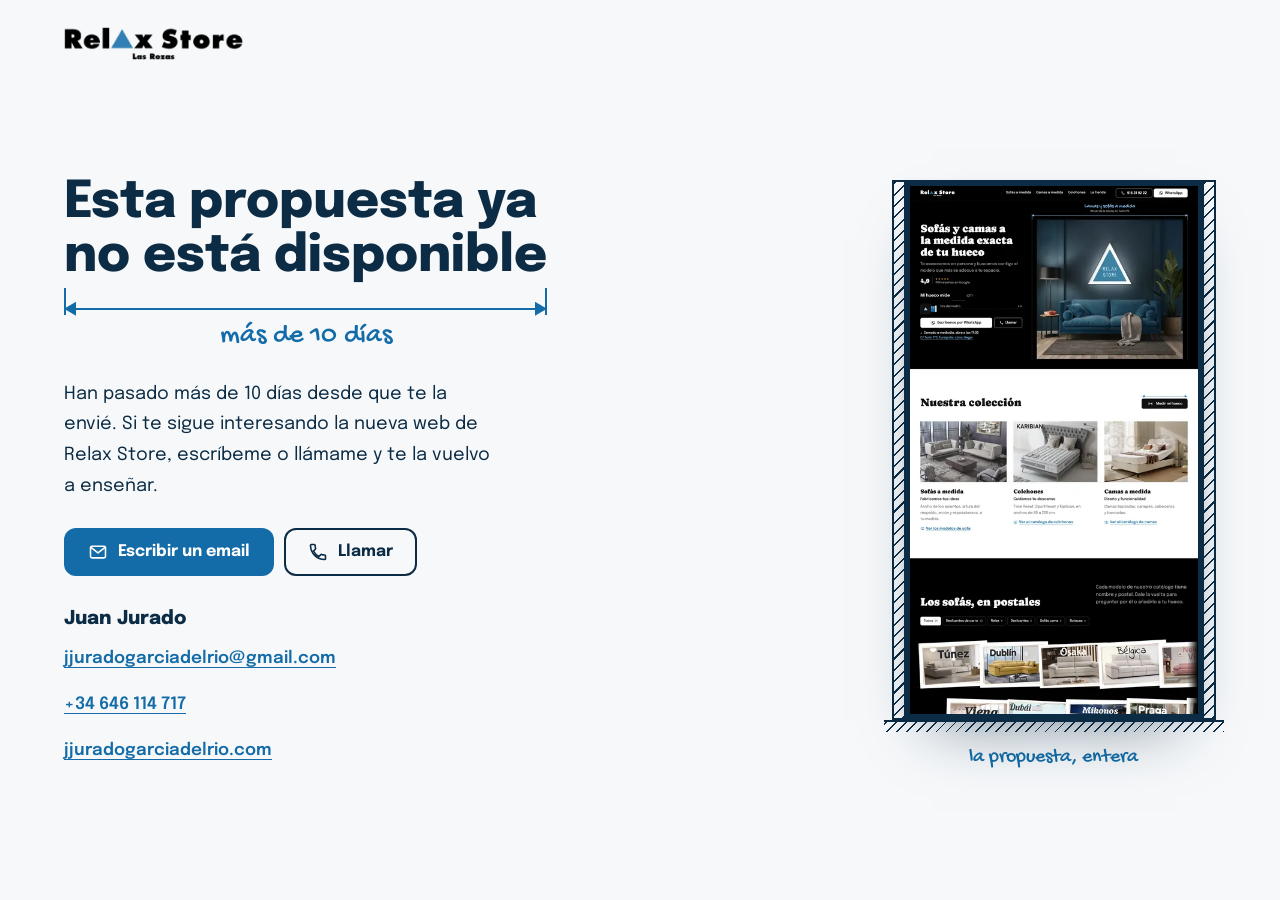
==== commit 14dd9e07: "chore: la home de muestra se ve hasta el 18-oct-2026 y miniatura nueva para el aviso de caducidad Co" ====
--- a/index.html
+++ b/index.html
@@ -8,7 +8,7 @@
 <link rel="canonical" href="https://relaxstoremadrid.com/">
 <!-- Prototipo de propuesta: fuera de los buscadores. En la web definitiva, quitar esta línea. -->
 <meta name="robots" content="noindex, nofollow">
-<meta name="theme-color" content="#F6F8FA">
+<meta name="theme-color" content="#000000">
 <meta property="og:type" content="website">
 <meta property="og:locale" content="es_ES">
 <meta property="og:site_name" content="Relax Store Las Rozas">
@@ -28,7 +28,7 @@
      23:59 de Madrid (16-oct 00:00 CEST = 15-oct 22:00 UTC). En local (file://) no caduca, para seguir
      generando capturas; ?caducada lo simula. */
   (function () {
-    var fin = Date.UTC(2026, 9, 15, 22, 0);
+    var fin = Date.UTC(2026, 9, 18, 22, 0);   // visible hasta el domingo 18-oct-2026 a las 23:59 de Madrid (10 días desde el envío, el 9-oct)
     if (/[?&]caducada\b/.test(location.search) || (location.protocol !== 'file:' && Date.now() >= fin)) {
       document.documentElement.style.display = 'none';
       location.replace('caducada.html');
@@ -46,13 +46,14 @@
     setTimeout(function () { if (!window.RS) { d.classList.remove('anima'); d.classList.add('quieto'); } }, 4000);
   })(document.documentElement);
 </script>
+<link rel="preload" href="assets/fonts/caprasimo-latin.woff2" as="font" type="font/woff2" crossorigin>
 <link rel="preload" href="assets/fonts/epilogue-latin-var.woff2" as="font" type="font/woff2" crossorigin>
 <link rel="preload" href="assets/fonts/gochi-hand-latin.woff2" as="font" type="font/woff2" crossorigin>
 <link rel="preload" as="image" href="assets/img/hero-002-1280.webp" imagesrcset="assets/img/hero-002-640.webp 640w, assets/img/hero-002-960.webp 960w, assets/img/hero-002-1280.webp 1280w, assets/img/hero-002-1920.webp 1920w, assets/img/hero-002-2560.webp 2560w" imagesizes="(orientation: landscape) and (min-width: 700px) 50vw, min(calc(100vw - 60px), 58vh)" fetchpriority="high">
 <link rel="stylesheet" href="assets/css/base.css">
-<link rel="stylesheet" href="assets/css/home.css?v=muyib4c5">
+<link rel="stylesheet" href="assets/css/home.css?v=mv1083pz">
 <script src="assets/js/base.js" defer></script>
-<script src="assets/js/home.js?v=muyib4c5" defer></script>
+<script src="assets/js/home.js?v=mv1083pz" defer></script>
 <script type="application/ld+json">
 {
   "@context": "https://schema.org",
@@ -90,7 +91,7 @@
 <a class="saltar" href="#contenido">Saltar al contenido</a>
 
 <header class="cab" data-cab>
-  <a class="cab__logo" href="./" aria-label="Relax Store Las Rozas, inicio"><img src="assets/img/logo-relax-store.png" width="876" height="160" alt="Relax Store Las Rozas"></a>
+  <a class="cab__logo" href="./" aria-label="Relax Store Las Rozas, inicio"><img src="assets/img/logo-relax-store-blanco.png" width="876" height="160" alt="Relax Store Las Rozas"></a>
   <nav class="cab__nav" aria-label="Principal">
     <a href="#postales">Sofás a medida</a>
     <a href="#coleccion-camas">Camas a medida</a>
@@ -130,7 +131,6 @@
     <div class="cota" data-cota="hero" aria-hidden="true">
       <span class="cota__ref cota__ref--ini"></span><span class="cota__ref cota__ref--fin"></span>
       <span class="cota__linea"></span><span class="cota__punta cota__punta--ini"></span><span class="cota__punta cota__punta--fin"></span>
-      <span class="cota__marca"></span>
       <span class="cota__texto"><span class="cota__frase">Camas y sofás a medida</span><span class="cota__firma">Rótulo de la tienda, C/ Turín 17D</span></span>
     </div>
     <span class="tabique hueco__tabique hueco__tabique--izq plano__columna plano__columna--izq" aria-hidden="true"></span>
@@ -139,11 +139,10 @@
            srcset="assets/img/hero-002-640.webp 640w, assets/img/hero-002-960.webp 960w, assets/img/hero-002-1280.webp 1280w, assets/img/hero-002-1920.webp 1920w, assets/img/hero-002-2560.webp 2560w"
            sizes="(orientation: landscape) and (min-width: 700px) 50vw, min(calc(100vw - 60px), 58vh)" width="1280" height="1222" fetchpriority="high" decoding="async"
            alt="Salón con un sofá de terciopelo azul petróleo bajo un cartel triangular iluminado de Relax Store">
-      <div class="mira" aria-hidden="true"><span class="mira__h"></span><span class="mira__v"></span></div>
     </div>
     <span class="tabique hueco__tabique hueco__tabique--der plano__columna plano__columna--der" aria-hidden="true"></span>
     <span class="suelo hueco__suelo plano__suelo" aria-hidden="true"></span>
-    <figcaption class="sr">El sofá entra justo en su hueco, entre dos columnas, con su línea de cota encima.</figcaption>
+    <figcaption class="sr">El sofá entra justo en su hueco, entre dos paredes, con su línea de cota encima.</figcaption>
   </figure>
   <span class="suelo hero__suelo" aria-hidden="true"></span>
 
@@ -177,7 +176,7 @@
   <div class="ancho">
     <div class="coleccion__cabeza">
       <h2 class="titular" id="coleccion-titulo">Nuestra colección</h2>
-      <a class="boton boton--principal coleccion__medir" href="#croquis"><svg viewBox="0 0 24 24" aria-hidden="true"><path fill="none" stroke="currentColor" stroke-width="2" stroke-linecap="round" stroke-linejoin="round" d="M3 12h18M3 12l4-4M3 12l4 4M21 12l-4-4M21 12l-4 4M3 5v14M21 5v14"/></svg>Medir mi hueco</a>
+      <span class="coleccion__medir-zona" data-bucle><span class="coleccion__medir-cota" aria-hidden="true"><i class="mc-linea"></i><i class="mc-punta mc-punta--ini"></i><i class="mc-punta mc-punta--fin"></i></span><a class="boton boton--principal coleccion__medir" href="#croquis"><svg class="coleccion__medir-icono" viewBox="0 0 24 24" aria-hidden="true"><g class="mi-izq"><path d="M3 5v14M3 12l4-4M3 12l4 4"/></g><path class="mi-linea" d="M4 12h16"/><g class="mi-der"><path d="M21 5v14M21 12l-4-4M21 12l-4 4"/></g></svg>Medir mi hueco</a></span>
     </div>
 
     <div class="coleccion__plano" data-revelar>
@@ -188,11 +187,6 @@
       <span class="suelo coleccion__suelo" aria-hidden="true"></span>
 
       <article class="coleccion__pieza coleccion__pieza--1" id="coleccion-sofas" aria-labelledby="coleccion-sofas-t" data-revelar>
-        <div class="cota" data-cota="manual" aria-hidden="true">
-          <span class="cota__ref cota__ref--ini"></span><span class="cota__ref cota__ref--fin"></span>
-          <span class="cota__linea"></span><span class="cota__punta cota__punta--ini"></span><span class="cota__punta cota__punta--fin"></span>
-          <span class="cota__texto"><span class="cota__frase">Fabricamos tus ideas</span></span>
-        </div>
         <span class="tabique coleccion__tab coleccion__tab--izq" aria-hidden="true"></span>
         <div class="coleccion__caida">
           <a class="marco coleccion__marco" href="#postales" aria-label="Ver los modelos de sofá">
@@ -207,17 +201,13 @@
         <span class="suelo coleccion__suelo-pieza" aria-hidden="true"></span>
         <div class="coleccion__texto">
           <h3 class="subtitular" id="coleccion-sofas-t">Sofás a medida</h3>
+          <p class="coleccion__lema">Fabricamos tus ideas</p>
           <p class="coleccion__linea">Ancho de los asientos, altura del respaldo, arcón y reposabrazos, a tu medida.</p>
-          <a class="enlace coleccion__enlace" href="#postales">Ver los modelos de sofá</a>
+          <a class="enlace coleccion__enlace" href="#postales"><svg class="coleccion__cat" viewBox="0 0 24 24" aria-hidden="true"><path class="cat-tapa" d="M12 6.4C9.6 4.9 6.4 4.5 3 5.4v13c3.4-.9 6.6-.5 9 1z"/><path class="cat-fondo" d="M12 6.4c2.4-1.5 5.6-1.9 9-1v13c-3.4-.9-6.6-.5-9 1z"/><path class="cat-hoja" d="M12 6.4c2.4-1.5 5.6-1.9 9-1v13c-3.4-.9-6.6-.5-9 1z"/></svg><span>Ver los modelos de sofá</span></a>
         </div>
       </article>
 
       <article class="coleccion__pieza coleccion__pieza--2" id="coleccion-colchones" aria-labelledby="coleccion-colchones-t" data-revelar>
-        <div class="cota" data-cota="manual" aria-hidden="true">
-          <span class="cota__ref cota__ref--ini"></span><span class="cota__ref cota__ref--fin"></span>
-          <span class="cota__linea"></span><span class="cota__punta cota__punta--ini"></span><span class="cota__punta cota__punta--fin"></span>
-          <span class="cota__texto"><span class="cota__frase">Cuidamos tu descanso</span></span>
-        </div>
         <span class="tabique coleccion__tab coleccion__tab--izq" aria-hidden="true"></span>
         <div class="coleccion__caida">
           <a class="marco coleccion__marco" href="https://relaxstoremadrid.com/colchones/" aria-label="Ver el catálogo de colchones">
@@ -232,17 +222,13 @@
         <span class="suelo coleccion__suelo-pieza" aria-hidden="true"></span>
         <div class="coleccion__texto">
           <h3 class="subtitular" id="coleccion-colchones-t">Colchones</h3>
+          <p class="coleccion__lema">Cuidamos tu descanso</p>
           <p class="coleccion__linea">Time Reset, SportReset y Karibian, en anchos de 80 a 200 cm.</p>
-          <a class="enlace coleccion__enlace" href="https://relaxstoremadrid.com/colchones/">Ver el catálogo de colchones</a>
+          <a class="enlace coleccion__enlace" href="https://relaxstoremadrid.com/colchones/"><svg class="coleccion__cat" viewBox="0 0 24 24" aria-hidden="true"><path class="cat-tapa" d="M12 6.4C9.6 4.9 6.4 4.5 3 5.4v13c3.4-.9 6.6-.5 9 1z"/><path class="cat-fondo" d="M12 6.4c2.4-1.5 5.6-1.9 9-1v13c-3.4-.9-6.6-.5-9 1z"/><path class="cat-hoja" d="M12 6.4c2.4-1.5 5.6-1.9 9-1v13c-3.4-.9-6.6-.5-9 1z"/></svg><span>Ver el catálogo de colchones</span></a>
         </div>
       </article>
 
       <article class="coleccion__pieza coleccion__pieza--3" id="coleccion-camas" aria-labelledby="coleccion-camas-t" data-revelar>
-        <div class="cota" data-cota="manual" aria-hidden="true">
-          <span class="cota__ref cota__ref--ini"></span><span class="cota__ref cota__ref--fin"></span>
-          <span class="cota__linea"></span><span class="cota__punta cota__punta--ini"></span><span class="cota__punta cota__punta--fin"></span>
-          <span class="cota__texto"><span class="cota__frase">Diseño y funcionalidad</span></span>
-        </div>
         <span class="tabique coleccion__tab coleccion__tab--izq" aria-hidden="true"></span>
         <div class="coleccion__caida">
           <a class="marco coleccion__marco" href="https://relaxstoremadrid.com/camas-personalizadas/" aria-label="Ver el catálogo de camas">
@@ -257,8 +243,9 @@
         <span class="suelo coleccion__suelo-pieza" aria-hidden="true"></span>
         <div class="coleccion__texto">
           <h3 class="subtitular" id="coleccion-camas-t">Camas a medida</h3>
+          <p class="coleccion__lema">Diseño y funcionalidad</p>
           <p class="coleccion__linea">Camas tapizadas, canapés, cabeceros y bancadas.</p>
-          <a class="enlace coleccion__enlace" href="https://relaxstoremadrid.com/camas-personalizadas/">Ver el catálogo de camas</a>
+          <a class="enlace coleccion__enlace" href="https://relaxstoremadrid.com/camas-personalizadas/"><svg class="coleccion__cat" viewBox="0 0 24 24" aria-hidden="true"><path class="cat-tapa" d="M12 6.4C9.6 4.9 6.4 4.5 3 5.4v13c3.4-.9 6.6-.5 9 1z"/><path class="cat-fondo" d="M12 6.4c2.4-1.5 5.6-1.9 9-1v13c-3.4-.9-6.6-.5-9 1z"/><path class="cat-hoja" d="M12 6.4c2.4-1.5 5.6-1.9 9-1v13c-3.4-.9-6.6-.5-9 1z"/></svg><span>Ver el catálogo de camas</span></a>
         </div>
       </article>
     </div>
@@ -277,14 +264,14 @@
       <rect x="80" y="5" width="55" height="68" rx="1.5" fill="none" stroke="#fff" stroke-width="5" stroke-dasharray="0 6.8" stroke-linecap="round"/>
       <rect x="86.5" y="11.5" width="42" height="55" fill="none" stroke="#8EC2EC" stroke-width="1.2"/>
       <path d="M107.5 22 L121 48 L94 48 Z" fill="#fff"/>
-      <g fill="none" stroke="#0C2B44" stroke-opacity=".8">
+      <g fill="none" stroke="#121212" stroke-opacity=".8">
         <circle cx="52" cy="52" r="45" stroke-width="2.4"/>
         <circle cx="52" cy="52" r="25.5" stroke-width="1.4"/>
         <path d="M94 30 q 6 -4.5 12 0 t 12 0 t 12 0 M94 42 q 6 -4.5 12 0 t 12 0 t 12 0 M94 54 q 6 -4.5 12 0 t 12 0 t 12 0" stroke-width="2.1"/>
       </g>
-      <path d="M52 41 L61.5 58 L42.5 58 Z" fill="#0C2B44" fill-opacity=".8"/>
-      <text class="postales__matasellos-texto" fill="#0C2B44" fill-opacity=".9"><textPath href="#postales-arco-arriba" startOffset="50%" text-anchor="middle">Las Rozas</textPath></text>
-      <text class="postales__matasellos-texto" fill="#0C2B44" fill-opacity=".9"><textPath href="#postales-arco-abajo" startOffset="50%" text-anchor="middle">C/ Turín 17D</textPath></text>
+      <path d="M52 41 L61.5 58 L42.5 58 Z" fill="#121212" fill-opacity=".8"/>
+      <text class="postales__matasellos-texto" fill="#121212" fill-opacity=".9"><textPath href="#postales-arco-arriba" startOffset="50%" text-anchor="middle">Las Rozas</textPath></text>
+      <text class="postales__matasellos-texto" fill="#121212" fill-opacity=".9"><textPath href="#postales-arco-abajo" startOffset="50%" text-anchor="middle">C/ Turín 17D</textPath></text>
     </symbol>
   </svg>
 
@@ -975,19 +962,19 @@
             <summary><span>¿Cómo mido mi hueco?</span><svg viewBox="0 0 24 24" aria-hidden="true"><path fill="none" stroke="currentColor" stroke-width="2.2" stroke-linecap="round" stroke-linejoin="round" d="M6 9l6 6 6-6"/></svg></summary>
             <ul class="croquis__guia-lista">
               <li>
-                <svg viewBox="0 0 120 64" aria-hidden="true"><rect x="2" y="8" width="12" height="48" fill="url(#croquis-rayado-guia)" stroke="#0C2B44" stroke-width="1.6"/><rect x="106" y="8" width="12" height="48" fill="url(#croquis-rayado-guia)" stroke="#0C2B44" stroke-width="1.6"/><path d="M16 32h88" stroke="#136CA8" stroke-width="2"/><path d="M16 32l9-4.5v9zM104 32l-9-4.5v9z" fill="#136CA8"/></svg>
+                <svg viewBox="0 0 120 64" aria-hidden="true"><rect x="2" y="8" width="12" height="48" fill="url(#croquis-rayado-guia)" stroke="#121212" stroke-width="1.6"/><rect x="106" y="8" width="12" height="48" fill="url(#croquis-rayado-guia)" stroke="#121212" stroke-width="1.6"/><path d="M16 32h88" stroke="#136CA8" stroke-width="2"/><path d="M16 32l9-4.5v9zM104 32l-9-4.5v9z" fill="#136CA8"/></svg>
                 <p><strong>Ancho</strong> <span class="croquis__nota-mano">de pared a pared</span></p>
               </li>
               <li>
-                <svg viewBox="0 0 120 64" aria-hidden="true"><rect x="2" y="4" width="12" height="56" fill="url(#croquis-rayado-guia)" stroke="#0C2B44" stroke-width="1.6"/><rect x="14" y="48" width="5" height="12" fill="#A9BBCA"/><path d="M14 60h104" stroke="#0C2B44" stroke-width="1.6"/><path d="M19 38h86" stroke="#136CA8" stroke-width="2"/><path d="M19 38l9-4.5v9zM105 38l-9-4.5v9z" fill="#136CA8"/><path d="M19 30v18M105 30v30" stroke="#136CA8" stroke-width="1.2" stroke-dasharray="3 3"/></svg>
+                <svg viewBox="0 0 120 64" aria-hidden="true"><rect x="2" y="4" width="12" height="56" fill="url(#croquis-rayado-guia)" stroke="#121212" stroke-width="1.6"/><rect x="14" y="48" width="5" height="12" fill="#A9BBCA"/><path d="M14 60h104" stroke="#121212" stroke-width="1.6"/><path d="M19 38h86" stroke="#136CA8" stroke-width="2"/><path d="M19 38l9-4.5v9zM105 38l-9-4.5v9z" fill="#136CA8"/><path d="M19 30v18M105 30v30" stroke="#136CA8" stroke-width="1.2" stroke-dasharray="3 3"/></svg>
                 <p><strong>Fondo</strong> <span class="croquis__nota-mano">desde el rodapié</span></p>
               </li>
               <li>
-                <svg viewBox="0 0 120 64" aria-hidden="true"><path d="M2 60V10h30v50M88 60V10h30v50" fill="none" stroke="#0C2B44" stroke-width="1.6"/><path d="M32 10h56" stroke="#0C2B44" stroke-width="1.6"/><rect x="26" y="10" width="6" height="50" fill="url(#croquis-rayado-guia)"/><rect x="88" y="10" width="6" height="50" fill="url(#croquis-rayado-guia)"/><path d="M34 36h52" stroke="#136CA8" stroke-width="2"/><path d="M34 36l9-4.5v9zM86 36l-9-4.5v9z" fill="#136CA8"/></svg>
+                <svg viewBox="0 0 120 64" aria-hidden="true"><path d="M2 60V10h30v50M88 60V10h30v50" fill="none" stroke="#121212" stroke-width="1.6"/><path d="M32 10h56" stroke="#121212" stroke-width="1.6"/><rect x="26" y="10" width="6" height="50" fill="url(#croquis-rayado-guia)"/><rect x="88" y="10" width="6" height="50" fill="url(#croquis-rayado-guia)"/><path d="M34 36h52" stroke="#136CA8" stroke-width="2"/><path d="M34 36l9-4.5v9zM86 36l-9-4.5v9z" fill="#136CA8"/></svg>
                 <p><strong>Paso</strong> <span class="croquis__nota-mano">puerta, pasillo y ascensor</span></p>
               </li>
             </ul>
-            <svg width="0" height="0" class="croquis__defs" aria-hidden="true" focusable="false"><defs><pattern id="croquis-rayado-guia" width="6" height="6" patternUnits="userSpaceOnUse" patternTransform="rotate(45)"><line x1="0" y1="0" x2="0" y2="6" stroke="#0C2B44" stroke-width="1.2"/></pattern></defs></svg>
+            <svg width="0" height="0" class="croquis__defs" aria-hidden="true" focusable="false"><defs><pattern id="croquis-rayado-guia" width="6" height="6" patternUnits="userSpaceOnUse" patternTransform="rotate(45)"><line x1="0" y1="0" x2="0" y2="6" stroke="#121212" stroke-width="1.2"/></pattern></defs></svg>
           </details>
         </div>
       </div>
@@ -997,25 +984,25 @@
           <svg class="croquis__svg" data-svg viewBox="0 0 560 320" role="img" aria-labelledby="croquis-svg-t">
             <title id="croquis-svg-t">Croquis vacío: pon el ancho para dibujar tu hueco.</title>
             <defs>
-              <pattern id="croquis-rayado" width="7" height="7" patternUnits="userSpaceOnUse" patternTransform="rotate(45)"><line x1="0" y1="0" x2="0" y2="7" stroke="#0C2B44" stroke-width="1.5"/></pattern>
+              <pattern id="croquis-rayado" width="7" height="7" patternUnits="userSpaceOnUse" patternTransform="rotate(45)"><line x1="0" y1="0" x2="0" y2="7" stroke="#121212" stroke-width="1.5"/></pattern>
             </defs>
             <rect class="croquis__papel" width="560" height="320" fill="#fff"/>
             <g class="croquis__cuadricula" data-el="cuadricula"><path class="croquis__mm" data-p="mm" vector-effect="non-scaling-stroke"/><path class="croquis__cm50" data-p="m50" vector-effect="non-scaling-stroke"/><path class="croquis__m1" data-p="m1" vector-effect="non-scaling-stroke"/></g>
 
             <g class="croquis__muro">
               <rect x="-10" y="40" width="580" height="18" fill="url(#croquis-rayado)"/>
-              <path d="M-10 40H570M-10 58H570" stroke="#0C2B44" stroke-width="2"/>
+              <path d="M-10 40H570M-10 58H570" stroke="#121212" stroke-width="2"/>
             </g>
             <g class="croquis__capa croquis__esquina" data-el="esquina">
               <rect x="0" y="0" width="18" height="300" fill="url(#croquis-rayado)"/>
-              <path d="M0 0V300M18 18V300" stroke="#0C2B44" stroke-width="2"/>
+              <path d="M0 0V300M18 18V300" stroke="#121212" stroke-width="2"/>
             </g>
-            <g class="croquis__capa croquis__pilar" data-el="pilar-izq"><rect width="35" height="35" fill="url(#croquis-rayado)" stroke="#0C2B44" stroke-width="2" vector-effect="non-scaling-stroke"/></g>
-            <g class="croquis__capa croquis__pilar" data-el="pilar-der"><rect width="35" height="35" fill="url(#croquis-rayado)" stroke="#0C2B44" stroke-width="2" vector-effect="non-scaling-stroke"/></g>
+            <g class="croquis__capa croquis__pilar" data-el="pilar-izq"><rect width="35" height="35" fill="url(#croquis-rayado)" stroke="#121212" stroke-width="2" vector-effect="non-scaling-stroke"/></g>
+            <g class="croquis__capa croquis__pilar" data-el="pilar-der"><rect width="35" height="35" fill="url(#croquis-rayado)" stroke="#121212" stroke-width="2" vector-effect="non-scaling-stroke"/></g>
             <g class="croquis__capa croquis__puerta" data-el="puerta">
-              <path d="M0 0H32M112 0H144" stroke="#0C2B44" stroke-width="5"/>
-              <path d="M32 0V-80" stroke="#0C2B44" stroke-width="2.5"/>
-              <path d="M32 -80A80 80 0 0 1 112 0" fill="none" stroke="#0C2B44" stroke-width="1.2" stroke-dasharray="4 4"/>
+              <path d="M0 0H32M112 0H144" stroke="#121212" stroke-width="5"/>
+              <path d="M32 0V-80" stroke="#121212" stroke-width="2.5"/>
+              <path d="M32 -80A80 80 0 0 1 112 0" fill="none" stroke="#121212" stroke-width="1.2" stroke-dasharray="4 4"/>
             </g>
 
             <g class="croquis__hueco" data-el="hueco"><rect width="1" height="1" vector-effect="non-scaling-stroke"/></g>
@@ -1046,10 +1033,10 @@
             </g>
 
             <g class="croquis__escala" data-el="escala">
-              <g data-p="barra"><path d="M0 0H1" stroke="#0C2B44" stroke-width="2" vector-effect="non-scaling-stroke"/></g>
-              <g data-p="m0"><path d="M0 -5V5" stroke="#0C2B44" stroke-width="2"/></g>
-              <g data-p="m1"><path d="M0 -3V3" stroke="#0C2B44" stroke-width="1.5"/></g>
-              <g data-p="m2"><path d="M0 -5V5" stroke="#0C2B44" stroke-width="2"/></g>
+              <g data-p="barra"><path d="M0 0H1" stroke="#121212" stroke-width="2" vector-effect="non-scaling-stroke"/></g>
+              <g data-p="m0"><path d="M0 -5V5" stroke="#121212" stroke-width="2"/></g>
+              <g data-p="m1"><path d="M0 -3V3" stroke="#121212" stroke-width="1.5"/></g>
+              <g data-p="m2"><path d="M0 -5V5" stroke="#121212" stroke-width="2"/></g>
               <g data-p="texto"><text>1 m</text></g>
             </g>
           </svg>
@@ -1081,11 +1068,7 @@
     <h2 class="titular opiniones__titulo" id="opiniones-titulo">4,9 en Google, con 404 reseñas</h2>
     <div class="opiniones__medida" aria-hidden="true">
       <span class="opiniones__estrellas">★★★★★</span>
-      <div class="cota cota--ajustada opiniones__cota" data-cota aria-hidden="true">
-        <span class="cota__ref cota__ref--ini"></span><span class="cota__ref cota__ref--fin"></span>
-        <span class="cota__linea"></span><span class="cota__punta cota__punta--ini"></span><span class="cota__punta cota__punta--fin"></span>
-        <span class="cota__texto"><span class="cota__frase">la medida exacta del hueco</span><span class="cota__firma">Carlos M., la frase que destaca Google</span></span>
-      </div>
+      <p class="opiniones__frase">«la medida exacta del hueco»<span class="opiniones__frase-firma">Carlos M., la frase que destaca Google</span></p>
     </div>
   </div>
 
@@ -1115,11 +1098,7 @@
                   <blockquote class="opiniones__texto"><p>Servicio impecable y excelente calidad en sus colchones y canapés !!!, gente muy seria y confiable , tercera experiencia comprándole camas y colchones en 10 años y no se me ocurre buscar otro proveedor , precios competitivos y confianza absoluta .</p></blockquote>
                   <p class="opiniones__firma"><span class="opiniones__autor" id="opi-2">Armando Sucre</span><span class="opiniones__origen" title="Publicado en Google">Reseña en Google</span></p>
                 </article>
-                <div class="cota cota--abajo opiniones__cota-nota" data-cota aria-hidden="true">
-                  <span class="cota__ref cota__ref--ini"></span><span class="cota__ref cota__ref--fin"></span>
-                  <span class="cota__linea"></span><span class="cota__punta cota__punta--ini"></span><span class="cota__punta cota__punta--fin"></span>
-                  <span class="cota__texto"><span class="cota__frase">tercera experiencia… en 10 años</span></span>
-                </div>
+                <p class="opiniones__apunte" aria-hidden="true">tercera experiencia… en 10 años</p>
               </div>
             </li>
             <li class="opiniones__nota" data-fecha="2026-05-07">
@@ -1131,11 +1110,7 @@
                   <blockquote class="opiniones__texto"><p>Es la segunda vez que compro colchones aquí y solo puedo recomendarles. La atención de 10 y la calidad de los productos muy alta, por eso hemos repetido 8 años después de nuestra primera compra</p></blockquote>
                   <p class="opiniones__firma"><span class="opiniones__autor" id="opi-3">maria colmenarejo</span><span class="opiniones__origen" title="Publicado en Google">Reseña en Google</span></p>
                 </article>
-                <div class="cota cota--abajo opiniones__cota-nota" data-cota aria-hidden="true">
-                  <span class="cota__ref cota__ref--ini"></span><span class="cota__ref cota__ref--fin"></span>
-                  <span class="cota__linea"></span><span class="cota__punta cota__punta--ini"></span><span class="cota__punta cota__punta--fin"></span>
-                  <span class="cota__texto"><span class="cota__frase">repetido 8 años después</span></span>
-                </div>
+                <p class="opiniones__apunte" aria-hidden="true">repetido 8 años después</p>
               </div>
             </li>
             <li class="opiniones__nota" data-fecha="2026-05-05">
@@ -1249,7 +1224,7 @@
     <ul class="valores__cadena" data-revelar data-bucle>
       <li class="valores__tramo" style="--i:0">
         <h3 class="valores__valor">Amabilidad</h3>
-        <div class="valores__cota" aria-hidden="true"><span class="valores__ref valores__ref--ini"></span><span class="valores__ref valores__ref--fin"></span><span class="valores__linea"></span><span class="valores__punta valores__punta--ini"></span><span class="valores__punta valores__punta--fin"></span></div>
+        <div class="valores__cota" aria-hidden="true"><span class="valores__linea"></span></div>
         <div class="valores__colgante">
           <span class="valores__cordel" aria-hidden="true"></span>
           <div class="valores__vaiven">
@@ -1268,7 +1243,7 @@
       </li>
       <li class="valores__tramo" style="--i:1">
         <h3 class="valores__valor">Cercanía</h3>
-        <div class="valores__cota" aria-hidden="true"><span class="valores__ref valores__ref--ini"></span><span class="valores__ref valores__ref--fin"></span><span class="valores__linea"></span><span class="valores__punta valores__punta--ini"></span><span class="valores__punta valores__punta--fin"></span></div>
+        <div class="valores__cota" aria-hidden="true"><span class="valores__linea"></span></div>
         <div class="valores__colgante">
           <span class="valores__cordel" aria-hidden="true"></span>
           <div class="valores__vaiven">
@@ -1287,7 +1262,7 @@
       </li>
       <li class="valores__tramo" style="--i:2">
         <h3 class="valores__valor">Profesionalidad</h3>
-        <div class="valores__cota" aria-hidden="true"><span class="valores__ref valores__ref--ini"></span><span class="valores__ref valores__ref--fin"></span><span class="valores__linea"></span><span class="valores__punta valores__punta--ini"></span><span class="valores__punta valores__punta--fin"></span></div>
+        <div class="valores__cota" aria-hidden="true"><span class="valores__linea"></span></div>
         <div class="valores__colgante">
           <span class="valores__cordel" aria-hidden="true"></span>
           <div class="valores__vaiven">
@@ -1347,7 +1322,6 @@
   <div class="ancho">
     <div class="presentacion__texto" data-revelar>
       <p class="presentacion__parrafo">Somos una tienda de sofás y camas a medida en Las Rozas de Madrid. Te ofrecemos un asesoramiento personalizado, buscando en todo momento <span class="presentacion__subrayado">el modelo que más se adecue a tu espacio</span>… Dando forma a tus ideas, sin olvidar comodidad y diseño.</p>
-      <span class="presentacion__trazos" aria-hidden="true"></span>
     </div>
 
     <div class="presentacion__proceso">
@@ -1365,19 +1339,14 @@
           <li class="presentacion__paso"><span class="presentacion__num">4</span><span class="presentacion__nombre">Transporte</span></li>
           <li class="presentacion__paso"><span class="presentacion__num">5</span><span class="presentacion__nombre">Montaje en casa</span></li>
         </ol>
-        <div class="cota cota--abajo presentacion__plazo" data-cota="manual" aria-hidden="true">
-          <span class="cota__ref cota__ref--ini"></span><span class="cota__ref cota__ref--fin"></span>
-          <span class="cota__linea"></span><span class="cota__punta cota__punta--ini"></span><span class="cota__punta cota__punta--fin"></span>
-          <span class="cota__texto"><span class="cota__frase">plazo a confirmar</span></span>
-        </div>
-        <p class="sr">Plazo total: a confirmar.</p>
+        <p class="presentacion__plazo"><span class="sr">Plazo total: </span>plazo a confirmar</p>
       </div>
     </div>
   </div>
 </section>
 <!-- ▲ presentacion -->
 <!-- ▼ visita -->
-<section id="visita" class="seccion visita" aria-labelledby="visita-titulo">
+<section id="visita" class="seccion sobre-papel visita" aria-labelledby="visita-titulo">
   <div class="ancho">
     <div class="visita__rotulo" data-revelar aria-hidden="true">
       <svg class="visita__letras" viewBox="0 0 1204 222" aria-hidden="true" focusable="false">
@@ -1404,30 +1373,18 @@
       </figure>
 
       <div class="visita__camino" data-revelar>
-        <ul class="visita__cotas">
+        <ul class="visita__rutas">
           <li class="visita__tramo">
-            <div class="cota visita__cota" data-cota="manual" aria-hidden="true">
-              <span class="cota__ref cota__ref--ini"></span><span class="cota__ref cota__ref--fin"></span>
-              <span class="cota__linea"></span><span class="cota__punta cota__punta--ini"></span><span class="cota__punta cota__punta--fin"></span>
-              <span class="cota__texto"><span class="cota__frase">unos 29 min desde Moncloa</span></span>
-            </div>
-            <p class="visita__linea"><span class="sr">Unos 29 minutos desde Moncloa. </span>En coche: 23 km por la M-50, salida 80.</p>
+            <p class="visita__dato">Unos 29 min desde Moncloa</p>
+            <p class="visita__linea">En coche: 23 km por la M-50, salida 80.</p>
           </li>
           <li class="visita__tramo">
-            <div class="cota visita__cota" data-cota="manual" aria-hidden="true">
-              <span class="cota__ref cota__ref--ini"></span><span class="cota__ref cota__ref--fin"></span>
-              <span class="cota__linea"></span><span class="cota__punta cota__punta--ini"></span><span class="cota__punta cota__punta--fin"></span>
-              <span class="cota__texto"><span class="cota__frase">autobús 629, en la puerta</span></span>
-            </div>
-            <p class="visita__linea"><span class="sr">Autobús 629, en la puerta. </span>Sale del intercambiador de Moncloa y para en Turín-Oslo en 22–24 min.</p>
+            <p class="visita__dato">Autobús 629, en la puerta</p>
+            <p class="visita__linea">Sale del intercambiador de Moncloa y para en Turín-Oslo en 22–24 min.</p>
           </li>
           <li class="visita__tramo">
-            <div class="cota visita__cota" data-cota="manual" aria-hidden="true">
-              <span class="cota__ref cota__ref--ini"></span><span class="cota__ref cota__ref--fin"></span>
-              <span class="cota__linea"></span><span class="cota__punta cota__punta--ini"></span><span class="cota__punta cota__punta--fin"></span>
-              <span class="cota__texto"><span class="cota__frase">Cercanías a 2,4 km</span></span>
-            </div>
-            <p class="visita__linea"><span class="sr">Cercanías a 2,4 km. </span>Estación de Las Rozas (C-7 y C-10).</p>
+            <p class="visita__dato">Cercanías a 2,4 km</p>
+            <p class="visita__linea">Estación de Las Rozas (C-7 y C-10).</p>
           </li>
         </ul>
         <div class="grupo visita__acciones">
@@ -1473,7 +1430,7 @@
       <div class="cajetin__celda cajetin__celda--marca">
         <div class="cajetin__caja">
           <img class="cajetin__logo" src="assets/img/logo-relax-store-blanco.png" width="876" height="160" alt="Relax Store Las Rozas" loading="lazy" decoding="async">
-          <p class="cajetin__mano">Camas y sofás a medida</p>
+          <p class="cajetin__lema">Camas y sofás a medida</p>
         </div>
       </div>
       <div class="cajetin__celda cajetin__celda--dir">
--- a/assets/css/base.css
+++ b/assets/css/base.css
@@ -8,6 +8,11 @@
 
 /* ---------- Fuentes autoalojadas (OFL, ver assets/fonts/LICENCIAS.txt) ---------- */
 @font-face {
+  font-family: 'Caprasimo'; font-style: normal; font-weight: 400; font-display: swap;
+  src: url('../fonts/caprasimo-latin.woff2') format('woff2');
+  unicode-range: U+0000-00FF, U+0131, U+0152-0153, U+02BB-02BC, U+02C6, U+02DA, U+02DC, U+0304, U+0308, U+0329, U+2000-206F, U+20AC, U+2122, U+2191, U+2193, U+2212, U+2215, U+FEFF, U+FFFD;
+}
+@font-face {
   font-family: 'Epilogue'; font-style: normal; font-weight: 400 800; font-display: swap;
   src: url('../fonts/epilogue-latin-var.woff2') format('woff2');
   unicode-range: U+0000-00FF, U+0131, U+0152-0153, U+02BB-02BC, U+02C6, U+02DA, U+02DC, U+0304, U+0308, U+0329, U+2000-206F, U+20AC, U+2122, U+2191, U+2193, U+2212, U+2215, U+FEFF, U+FFFD;
@@ -22,29 +27,35 @@
    1 · TOKENS
    ===================================================================================== */
 :root {
-  /* Color: la fachada de C/ Turín 17D */
-  --papel: #F6F8FA;          /* blanco frío de los paneles de la fachada · fondo base */
-  --blanco: #FFFFFF;         /* superficies elevadas */
-  --tinta: #0C2B44;          /* marino de las letras corpóreas · texto, marcos, rayados */
-  --azul: #136CA8;           /* el triángulo del logotipo · cotas, cinta, botón principal, enlaces */
-  --azul-hondo: #0E5A8E;     /* derivado: hover y pulsado (blanco encima 7,31:1) */
-  --azul-plano: #DCEAF5;     /* derivado: fondos de herramienta, chips elegidos */
-  --azul-noche: #8EC2EC;     /* derivado: azul sobre fondo tinta (7,67:1) */
-  --mostaza: #D69D46;        /* pared de la tienda: SOLO estrellas, nunca texto */
-  --lapiz: #5A6E7F;          /* derivado: texto secundario (4,97:1 sobre papel) */
-  --trazo: #A9BBCA;          /* líneas auxiliares, solo decorativas */
-  --metal: #D9E1E8;          /* la uña del metro */
-  --linea-noche: rgba(142, 194, 236, .34);   /* líneas finas sobre tinta */
+  /* Color (pase de elegancia, 8-oct-2026): el NEGRO de su web original en bandas grandes,
+     alternando con blanco y papel; el azul del triángulo, solo como acento (elegancia-v2.md §1) */
+  --negro: #000000;          /* bandas: cabecera, hero, postales, valores, panel de la intro, pie */
+  --negro-alto: #111112;     /* piezas elevadas sobre negro */
+  --papel: #F6F8FA;          /* papel de su fachada: solo para separar dos claros seguidos */
+  --blanco: #FFFFFF;
+  --tinta: #121212;          /* texto y líneas sobre claro (casi negro) */
+  --azul: #136CA8;           /* el triángulo del logotipo: puntas de la cota, hover/foco, enlaces (5,6:1 sobre blanco) */
+  --azul-hondo: #0E5A8E;     /* derivado: enlaces en hover (7,3:1 sobre blanco) */
+  --azul-plano: #E4EEF7;     /* derivado: fondos dentro del croquis */
+  --azul-noche: #8EC2EC;     /* derivado: azul sobre negro (11:1) */
+  --mostaza: #D69D46;        /* SOLO estrellas, nunca texto */
+  --lapiz: #5B5B5E;          /* texto secundario sobre claro (6,6:1 sobre blanco) */
+  --trazo: #C9CBD0;          /* líneas auxiliares, solo decorativas */
+  --metal: #D9DCE0;          /* la uña del metro */
+  --linea: rgba(18, 18, 18, .14);            /* líneas finas sobre claro */
+  --linea-noche: rgba(255, 255, 255, .2);    /* líneas finas sobre negro */
+  --noche-texto: rgba(255, 255, 255, .7);    /* texto secundario sobre negro (9,5:1) */
 
   /* Familias */
+  --f-titulo: 'Caprasimo', 'Cooper Black', Georgia, serif;   /* titulares: serif gruesa y blanda, como un cojín (8-oct-2026) */
   --f-texto: 'Epilogue', system-ui, -apple-system, 'Segoe UI', sans-serif;
   --f-mano: 'Gochi Hand', 'Segoe Print', 'Comic Sans MS', cursive;
 
   /* Escala (concepto.md §3). Tracking 0 en todo; texto a 1,7 */
   --t-h1: clamp(1.5625rem, 6.1vw + .1rem, 3.25rem);                 /* una columna */
   --t-h1-ancho: clamp(1.375rem, min(4.05vw, 6.1svh), 6.25rem);      /* dos columnas */
-  --t-h2: clamp(2rem, 1.2rem + 3vw, 4.5rem);                        /* 32 → 72 */
-  --t-h3: clamp(1.375rem, 1rem + 1vw, 2.125rem);                    /* 22 → 34 */
+  --t-h2: clamp(1.8rem, 1.08rem + 2.7vw, 4.05rem);                  /* 29 → 65 (−10 %, más aire) */
+  --t-h3: clamp(1.3125rem, .98rem + .9vw, 1.9375rem);               /* 21 → 31 */
   --t-entrada: clamp(1.0625rem, .95rem + .55vw, 1.5rem);            /* 17 → 24, entradillas */
   --t-texto: clamp(1rem, .95rem + .22vw, 1.1875rem);                /* 16 → 19 */
   --t-peq: clamp(.875rem, .84rem + .15vw, 1rem);                    /* 14 → 16 */
@@ -62,14 +73,14 @@
   /* Radios por jerarquía: el marco y el plano son rectos; lo que se toca, redondeado */
   --radio-marco: 0;          /* marcos de foto, tabiques, cajetín: rectos como un plano */
   --radio-chip: 8px;         /* chips, campos */
-  --radio-sello: 10px;       /* sello de valoración, notas */
-  --radio-boton: 12px;       /* botones */
-  --radio-panel: 18px;       /* paneles flotantes, barra del móvil */
-
-  /* Profundidad: base → elevado → flotante, tintadas de marca */
-  --sombra-base: 0 1px 2px rgba(12, 43, 68, .08);
-  --sombra-elevado: 0 1px 2px rgba(12, 43, 68, .07), 0 12px 26px -16px rgba(19, 108, 168, .42);
-  --sombra-flotante: 0 2px 6px rgba(12, 43, 68, .08), 0 30px 60px -28px rgba(12, 43, 68, .55);
+  --radio-sello: 8px;        /* sello de valoración, notas */
+  --radio-boton: 8px;        /* botones: radio pequeño y el mismo en todos */
+  --radio-panel: 12px;       /* paneles flotantes, barra del móvil */
+
+  /* Profundidad: base → elevado → flotante, suaves y escasas (sobre negro, ninguna) */
+  --sombra-base: 0 1px 2px rgba(0, 0, 0, .05);
+  --sombra-elevado: 0 1px 2px rgba(0, 0, 0, .04), 0 14px 30px -22px rgba(0, 0, 0, .3);
+  --sombra-flotante: 0 2px 6px rgba(0, 0, 0, .04), 0 30px 60px -36px rgba(0, 0, 0, .42);
 
   /* Movimiento: curvas de muelle con linear() (alternativa cubic-bezier abajo) */
   --sale: cubic-bezier(.16, 1, .3, 1);              /* expo-out: líneas que se abren, cinta disparada */
@@ -98,7 +109,7 @@
 html { -webkit-text-size-adjust: 100%; text-size-adjust: 100%; }
 html.anima { scroll-behavior: smooth; }
 body {
-  margin: 0; background: var(--papel); color: var(--tinta);
+  margin: 0; background: var(--blanco); color: var(--tinta);
   font-family: var(--f-texto); font-size: var(--t-texto); line-height: 1.7;
   font-kerning: normal; text-rendering: optimizeLegibility; -webkit-font-smoothing: antialiased;
   overflow-x: clip;
@@ -109,34 +120,35 @@
 h1, h2, h3, h4, p, figure, blockquote, ul, ol, dl, dd { margin: 0; }
 ul[class], ol[class] { padding: 0; list-style: none; }
 button, input, select, textarea { font: inherit; color: inherit; }
-h1, h2, h3, h4 { font-weight: 800; letter-spacing: 0; line-height: 1.08; text-wrap: balance; }
+h1, h2, h3, h4 { font-family: var(--f-titulo); font-weight: 400; font-synthesis: none; letter-spacing: 0; line-height: 1.12; text-wrap: balance; }
 p { text-wrap: pretty; }
 [id] { scroll-margin-top: calc(var(--cab-h) + 12px); }
-::selection { background: var(--azul-plano); color: var(--tinta); }
-:focus-visible { outline: 3px solid var(--azul); outline-offset: 3px; border-radius: 6px; }
-.sobre-tinta :focus-visible { outline-color: var(--azul-noche); }
+::selection { background: var(--azul); color: #fff; }
+:focus-visible { outline: 2px solid var(--azul); outline-offset: 3px; border-radius: 6px; }
+:is(.sobre-tinta, .cab, .cab__panel, .hero) :focus-visible { outline-color: var(--azul-noche); }
 
 .sr { position: absolute !important; width: 1px; height: 1px; overflow: hidden; clip: rect(0 0 0 0); clip-path: inset(50%); white-space: nowrap; }
 .tope { position: absolute; top: 0; left: 0; width: 1px; height: 1px; pointer-events: none; }
-.saltar { position: absolute; left: var(--canal); top: 0; z-index: 60; transform: translateY(-120%); background: var(--tinta); color: #fff; padding: 12px 18px; border-radius: 0 0 10px 10px; font-weight: 700; text-decoration: none; transition: transform .3s var(--sale); }
+.saltar { position: absolute; left: var(--canal); top: 0; z-index: 60; transform: translateY(-120%); background: var(--blanco); color: var(--tinta); padding: 12px 18px; border-radius: 0 0 8px 8px; font-weight: 600; text-decoration: none; transition: transform .3s var(--sale); }
 .saltar:focus-visible { transform: none; }
 
-/* Contenedores */
+/* Contenedores. «.sobre-tinta» = banda NEGRA (el nombre se conserva por compatibilidad) */
 .seccion { position: relative; padding: var(--seccion-y) var(--canal); }
 .ancho { width: 100%; max-width: var(--ancho-max); margin-inline: auto; }
-.sobre-tinta { background: var(--tinta); color: #fff; --boton-tinta: #fff; }
+.sobre-tinta { background: var(--negro); color: #fff; --boton-tinta: #fff; --boton-sobre: var(--negro); }
 .sobre-blanco { background: var(--blanco); }
-
-/* Titulares y texto. Sin antetítulos: el dato va dentro del titular o en una cota. */
-.titular { font-size: var(--t-h2); font-weight: 800; line-height: 1.04; max-width: 18ch; }
-.subtitular { font-size: var(--t-h3); font-weight: 800; line-height: 1.12; }
-.entrada { font-size: var(--t-entrada); line-height: 1.55; max-width: 46ch; }
+.sobre-papel { background: var(--papel); }
+
+/* Titulares y texto. Sin antetítulos. Caprasimo con aire; Epilogue 400 para leer. */
+.titular { font-family: var(--f-titulo); font-synthesis: none; font-size: var(--t-h2); font-weight: 400; line-height: 1.1; max-width: 18ch; }
+.subtitular { font-family: var(--f-titulo); font-synthesis: none; font-size: var(--t-h3); font-weight: 400; line-height: 1.16; }
+.entrada { font-size: var(--t-entrada); font-weight: 400; line-height: 1.6; max-width: 46ch; }
 .texto { font-size: var(--t-texto); line-height: 1.7; max-width: 62ch; }
 .secundario { color: var(--lapiz); }
-.sobre-tinta .secundario { color: rgba(255, 255, 255, .76); }
-.mano { font-family: var(--f-mano); font-weight: 400; font-size: var(--t-cota); line-height: 1.1; color: var(--azul); }   /* ≤ 5 palabras */
+.sobre-tinta .secundario { color: var(--noche-texto); }
+.mano { font-family: var(--f-mano); font-weight: 400; font-size: var(--t-cota); line-height: 1.1; color: var(--azul); }   /* solo: cota del hero, ciudad de las postales, cifras del croquis */
 .sobre-tinta .mano { color: var(--azul-noche); }
-.firma { font-size: var(--t-firma); font-weight: 600; color: var(--lapiz); line-height: 1.3; }
+.firma { font-size: var(--t-firma); font-weight: 500; color: var(--lapiz); line-height: 1.3; }
 .cifra { font-variant-numeric: tabular-nums; }
 
 /* =====================================================================================
@@ -146,35 +158,38 @@
    ===================================================================================== */
 .enlace {
   display: inline-flex; align-items: center; gap: 8px; min-height: 44px;
-  font-weight: 700; color: var(--azul); text-decoration: underline; text-decoration-thickness: 1px; text-underline-offset: 4px;
-  border-radius: 4px; transition: transform .4s var(--muelle);
-}
-.enlace:hover { color: var(--azul-hondo); text-decoration-thickness: 2px; transform: translateX(2px); }
+  font-weight: 600; color: var(--azul); text-decoration: underline; text-decoration-thickness: 1px; text-underline-offset: 5px;
+  border-radius: 4px; transition: transform .4s var(--muelle-suave);
+}
+.enlace:hover { color: var(--azul-hondo); transform: translateX(2px); }
 .enlace:active { transform: translateY(1px); transition-duration: .1s; }
 .sobre-tinta .enlace { color: var(--azul-noche); }
 .sobre-tinta .enlace:hover { color: #fff; }
 
-:root { --boton-tinta: var(--tinta); }
+/* El botón: fino (1,5 px), radio 8, peso 600. En reposo, contorno; el principal, relleno negro sobre claro
+   y blanco sobre negro. Hover/foco: el azul del triángulo crece desde donde entra el cursor (base.js
+   escribe --bx/--by; con teclado, desde el centro). Solo transform y opacity. */
+:root { --boton-tinta: var(--tinta); --boton-sobre: #fff; }
 .boton {
-  --fondo: var(--azul); --sobre: #fff;
-  position: relative; isolation: isolate; display: inline-flex; align-items: center; justify-content: center; gap: 10px;
-  min-height: 48px; padding: 0 clamp(14px, 1.2vw + 6px, 24px); border-radius: var(--radio-boton);
-  font: 700 var(--t-boton)/1.15 var(--f-texto); letter-spacing: 0; text-decoration: none; white-space: nowrap;
-  color: var(--boton-tinta); background: transparent; border: 2px solid var(--boton-tinta); cursor: pointer;
-  transition: transform .5s var(--muelle);
-}
-.boton::before { content: ""; position: absolute; inset: -2px; z-index: -1; border-radius: inherit; background: var(--fondo); opacity: 0; transition: opacity var(--d-capa) linear; }
+  position: relative; isolation: isolate; overflow: hidden; display: inline-flex; align-items: center; justify-content: center; gap: 10px;
+  min-height: 50px; padding: 0 clamp(16px, 1.2vw + 8px, 28px); border-radius: var(--radio-boton);
+  font: 600 var(--t-boton)/1.15 var(--f-texto); letter-spacing: 0; text-decoration: none; white-space: nowrap;
+  color: var(--boton-tinta); background: transparent; border: 1.5px solid var(--boton-tinta); cursor: pointer;
+  transition: transform .45s var(--muelle-suave);
+}
+.boton::before { /* la capa azul: un círculo que crece desde la entrada del cursor */
+  content: ""; position: absolute; z-index: -1; left: var(--bx, 50%); top: var(--by, 50%); width: 300%; aspect-ratio: 1; border-radius: 50%;
+  background: var(--azul); pointer-events: none; transform: translate(-50%, -50%) scale(0); transition: transform .32s var(--entra);
+}
 .boton svg { width: 20px; height: 20px; flex: none; }
-.boton:hover::before, .boton:focus-visible::before { opacity: 1; }
-.boton:hover, .boton:focus-visible { color: var(--sobre); border-color: transparent; transform: translateY(-2px); }
-.boton:active { transform: translateY(0) scale(.97); transition-duration: .12s; }
-.boton--principal { color: #fff; border-color: transparent; }
-.boton--principal::before { opacity: 1; }
-.boton--principal:hover, .boton--principal:focus-visible { --fondo: var(--azul-hondo); }
+.boton:hover::before, .boton:focus-visible::before { transform: translate(-50%, -50%) scale(1); transition: transform .6s var(--sale); }
+.boton:hover, .boton:focus-visible { color: #fff; border-color: var(--azul); }
+.boton:active { transform: scale(.97); transition-duration: .12s; }
+.boton--principal { color: var(--boton-sobre); background: var(--boton-tinta); }
 .boton--compacto { min-height: 44px; }
-.boton--icono { width: 48px; padding: 0; }
-.grupo:has(:is(.boton, .cab__menu):not(.boton--principal):is(:hover, :focus-visible)) .boton--principal:not(:hover, :focus-visible) { color: var(--boton-tinta); border-color: var(--boton-tinta); }
-.grupo:has(:is(.boton, .cab__menu):not(.boton--principal):is(:hover, :focus-visible)) .boton--principal:not(:hover, :focus-visible)::before { opacity: 0; }
+.boton--icono { width: 50px; padding: 0; }
+.boton--compacto.boton--icono { width: 44px; }
+.grupo:has(:is(.boton, .cab__menu):not(.boton--principal):is(:hover, :focus-visible)) .boton--principal:not(:hover, :focus-visible) { color: var(--boton-tinta); background: transparent; }
 
 /* =====================================================================================
    4 · COMPONENTES
@@ -195,45 +210,45 @@
    · .cota--clara (sobre tinta) · .cota--tinta · .cota--sin-ref (sin líneas de referencia).
    Variables: --cota-color, --cota-letra, --punta.
    ------------------------------------------------------------------------------------- */
-.cota { --cota-color: var(--azul); --punta: 12px; position: relative; display: block; padding-bottom: 22px; color: var(--cota-color); }
+/* Pase de elegancia: la cota solo vive en el hero, en «Medir mi hueco» y en el croquis. Línea fina (1,5 px). */
+.cota { --cota-color: var(--azul); --punta: 11px; position: relative; display: block; padding-bottom: 22px; color: var(--cota-color); }
 .cota--ajustada { display: inline-block; }
-.cota__linea, .cota__punta, .cota__ref, .cota__marca { position: absolute; pointer-events: none; }
-.cota__linea { left: 0; right: 0; bottom: 9px; height: 2px; background: currentColor; transform-origin: 50% 50%; }
+.cota__linea, .cota__punta, .cota__ref { position: absolute; pointer-events: none; }
+.cota__linea { left: 0; right: 0; bottom: 9px; height: 1.5px; background: currentColor; transform-origin: 50% 50%; }
 /* cada punta ocupa media cota y dibuja su triángulo en el extremo: así viaja al centro con translateX(±100 %) */
-.cota__punta { bottom: 3px; width: 50%; height: 14px; background: currentColor; }
+.cota__punta { bottom: 3.75px; width: 50%; height: 12px; background: currentColor; }
 .cota__punta--ini { left: 0; clip-path: polygon(0 50%, var(--punta) 0, var(--punta) 100%); }
 .cota__punta--fin { right: 0; clip-path: polygon(100% 50%, calc(100% - var(--punta)) 0, calc(100% - var(--punta)) 100%); }
-.cota__ref { bottom: -11px; width: 2px; height: 27px; background: currentColor; transform-origin: 50% 100%; }
+.cota__ref { bottom: -11px; width: 1.5px; height: 27px; background: currentColor; transform-origin: 50% 100%; }
 .cota__ref--ini { left: 0; } .cota__ref--fin { right: 0; }
 .cota__texto { position: relative; display: grid; justify-items: center; text-align: center; white-space: nowrap; line-height: 1.05; }
 .cota__frase { font-family: var(--f-mano); font-size: var(--cota-letra, var(--t-cota)); color: var(--cota-color); }
-.cota__firma { font-size: var(--t-firma); font-weight: 600; color: var(--lapiz); line-height: 1.3; margin-top: 2px; }
-.cota__marca { bottom: 11px; left: -6px; width: 12px; height: 12px; background: var(--tinta); clip-path: polygon(50% 100%, 0 0, 100% 0); opacity: 0; }
+.cota__firma { font-size: var(--t-firma); font-weight: 500; color: var(--lapiz); line-height: 1.3; margin-top: 4px; }
 .cota--abajo { padding: 22px 0 0; }
 .cota--abajo .cota__linea { top: 9px; bottom: auto; }
-.cota--abajo .cota__punta { top: 3px; bottom: auto; }
+.cota--abajo .cota__punta { top: 3.75px; bottom: auto; }
 .cota--abajo .cota__ref { top: -11px; bottom: auto; transform-origin: 50% 0; }
 .cota--clara { --cota-color: var(--azul-noche); }
-.cota--clara .cota__firma { color: rgba(255, 255, 255, .74); }
+.cota--clara .cota__firma { color: var(--noche-texto); }
 .cota--tinta { --cota-color: var(--tinta); }
 .cota--sin-ref .cota__ref { display: none; }
 /* cerrada (solo con movimiento): puntas juntas en el centro, línea a cero, rótulo oculto */
 .anima .cota:not(.is-medida) .cota__linea { transform: scaleX(0); }
 .anima .cota:not(.is-medida) .cota__punta--ini { transform: translateX(100%); }
 .anima .cota:not(.is-medida) .cota__punta--fin { transform: translateX(-100%); }
-.anima .cota:not(.is-medida) .cota__texto { opacity: 0; transform: translateY(6px) rotate(-2deg); }
+.anima .cota:not(.is-medida) .cota__texto { opacity: 0; transform: translateY(6px); }
 .anima .cota:not(.is-referida) .cota__ref { transform: scaleY(0); }
 .anima .cota .cota__linea, .anima .cota .cota__punta { transition: transform .26s var(--entra); }
 .anima .cota .cota__texto { transition: opacity .18s linear, transform .26s var(--entra); }
 .anima .cota.is-medida .cota__linea { transition: transform var(--d-media) var(--sale); }
 .anima .cota.is-medida .cota__punta { transition: transform var(--d-muelle) var(--muelle); }
-.anima .cota.is-medida .cota__texto { transition: opacity .35s linear .32s, transform .7s var(--muelle) .32s; }
+.anima .cota.is-medida .cota__texto { transition: opacity .4s linear .32s, transform .8s var(--sale) .32s; }
 .anima .cota .cota__ref { transition: transform .35s var(--sale); }
 
 /* ---------- 4.2 EL HUECO ---------------------------------------------------------------
-   Una pieza entera en su hueco: marco marino (como el cuadro de la fachada) entre dos
-   tabiques rayados, de pie sobre un suelo rayado. La foto nunca se recorta: el marco
-   toma la proporción de la foto.
+   Una pieza entera en su hueco, entre dos tabiques y sobre un suelo (desde el pase de
+   elegancia, sin rayados: ver abajo). La foto nunca se recorta: el marco toma la
+   proporción de la foto.
    <figure class="hueco">
      <div class="cota" data-cota>…</div>                       (opcional, encima)
      <span class="tabique hueco__tabique hueco__tabique--izq" aria-hidden="true"></span>
@@ -241,18 +256,19 @@
      <span class="tabique hueco__tabique hueco__tabique--der" aria-hidden="true"></span>
      <span class="suelo hueco__suelo" aria-hidden="true"></span>
    </figure>
-   Sueltos: .rayado (fondo rayado), .tabique, .suelo, .marco. Variables: --tabique-w, --marco-g, --suelo-h.
+   Sueltos: .tabique, .suelo, .marco. Variables: --tabique-w, --suelo-h, --suelo-color.
    ------------------------------------------------------------------------------------- */
-.rayado { background: repeating-linear-gradient(-45deg, var(--tinta) 0 1.5px, transparent 1.5px 8px) var(--papel); }
-.tabique { position: relative; display: block; border: 2px solid var(--tinta); background: repeating-linear-gradient(-45deg, var(--tinta) 0 1.5px, transparent 1.5px 8px) var(--papel); transform-origin: 50% 100%; }
-.suelo { display: block; height: var(--suelo-h, 12px);
-  background: linear-gradient(var(--tinta), var(--tinta)) top / 100% 2px no-repeat,
-              repeating-linear-gradient(-45deg, var(--tinta) 0 1.2px, transparent 1.2px 7px); transform-origin: 50% 50%; }
-.marco {
-  position: relative; display: block; overflow: hidden; border-radius: var(--radio-marco);
-  border: var(--marco-g, clamp(4px, .3vw + 2px, 10px)) solid var(--tinta); background: var(--tinta); box-shadow: var(--sombra-flotante);
-}
-.marco img { width: 100%; transform-origin: var(--mx, 50%) var(--my, 50%); transition: transform var(--d-larga) var(--sale); }
+/* Pase de elegancia: sin rayados. El tabique es un hueco vacío (el hero le pone una línea fina) y el
+   suelo, una línea de 1 px. El marco es limpio: la foto entera con un filo de 1 px; al reaccionar, la
+   foto sube 4 px y aparece su sombra (.marco::after). Nada sigue al cursor. */
+.tabique { position: relative; display: block; transform-origin: 50% 100%; }
+.suelo { display: block; height: var(--suelo-h, 12px); background: linear-gradient(var(--suelo-color, rgba(18, 18, 18, .2)), var(--suelo-color, rgba(18, 18, 18, .2))) top / 100% 1px no-repeat; transform-origin: 50% 50%; }
+.marco { position: relative; isolation: isolate; display: block; border-radius: var(--radio-marco); }
+.marco img { width: 100%; box-shadow: 0 0 0 1px rgba(18, 18, 18, .08); transition: transform .6s var(--muelle-suave); }
+.marco::after { /* la sombra que aparece bajo la foto cuando sube */
+  content: ""; position: absolute; z-index: -1; left: 5%; right: 5%; bottom: 0; height: 50%; pointer-events: none;
+  box-shadow: 0 26px 40px -18px rgba(0, 0, 0, .42); opacity: 0; transition: opacity .4s linear;
+}
 .hueco { --tabique-w: clamp(10px, 1.55vw, 44px); margin: 0; position: relative; display: grid; grid-template-columns: var(--tabique-w) auto var(--tabique-w); }
 .hueco > .cota { grid-column: 2; margin-bottom: 14px; }
 .hueco > .tabique, .hueco > .marco { grid-row: 2; }
@@ -266,18 +282,22 @@
      <span class="sello__cuerpo"><span class="sello__estrellas" aria-hidden="true">★★★★★</span><span class="sello__texto">404 reseñas en Google</span></span>
    </a>   La mostaza solo en las estrellas, siempre junto a «4,9» escrito.
    ------------------------------------------------------------------------------------- */
+/* sin bloque: «4,9» en Caprasimo, una línea fina, estrellas pequeñas y el texto. Con el cursor, sube 2 px
+   y se dibuja su borde fino azul (solo opacidad). */
 .sello {
-  align-self: flex-start; display: inline-flex; align-items: stretch; text-decoration: none; color: var(--tinta);
-  min-height: 44px; background: var(--blanco); border: 2px solid var(--tinta); border-radius: var(--radio-sello); overflow: hidden; box-shadow: var(--sombra-elevado);
-  transition: transform .5s var(--muelle);
-}
-.sello__nota { position: relative; isolation: isolate; display: grid; place-items: center; padding: 0 12px; background: var(--tinta); color: #fff; font-weight: 800; font-size: clamp(1.125rem, 1rem + .5vw, 1.625rem); }
-.sello__nota::before { content: ""; position: absolute; inset: 0; z-index: -1; background: var(--azul); opacity: 0; transition: opacity var(--d-capa) linear; }
-.sello__cuerpo { display: grid; align-content: center; padding: 6px 12px 5px; line-height: 1.2; }
-.sello__estrellas { color: var(--mostaza); letter-spacing: 2px; font-size: clamp(.875rem, .8rem + .25vw, 1.125rem); font-family: 'Segoe UI Symbol', 'Apple Symbols', system-ui, sans-serif; }
-.sello__texto { font-weight: 600; font-size: clamp(.8125rem, .78rem + .2vw, 1rem); }
-.sello:hover, .sello:focus-visible { transform: translateY(-2px) rotate(-1deg); }
-.sello:hover .sello__nota::before, .sello:focus-visible .sello__nota::before { opacity: 1; }
+  --sello-linea: var(--linea);
+  position: relative; align-self: flex-start; display: inline-flex; align-items: center; gap: 14px; text-decoration: none; color: inherit;
+  min-height: 44px; padding: 2px 0; border-radius: var(--radio-sello);
+  transition: transform .5s var(--muelle-suave);
+}
+.sello::after { content: ""; position: absolute; inset: -6px -14px; border: 1px solid var(--azul); border-radius: var(--radio-sello); opacity: 0; transition: opacity var(--d-capa) linear; pointer-events: none; }
+.sello__nota { display: grid; place-items: center; align-self: stretch; padding-right: 14px; border-right: 1px solid var(--sello-linea); font-family: var(--f-titulo); font-weight: 400; font-size: clamp(1.5rem, 1.2rem + .8vw, 2.25rem); line-height: 1; }
+.sello__cuerpo { display: grid; align-content: center; gap: 3px; line-height: 1.2; }
+.sello__estrellas { color: var(--mostaza); letter-spacing: 3px; font-size: clamp(.75rem, .7rem + .15vw, .875rem); line-height: 1; font-family: 'Segoe UI Symbol', 'Apple Symbols', system-ui, sans-serif; }
+.sello__texto { font-weight: 400; font-size: clamp(.8125rem, .78rem + .2vw, 1rem); }
+.sello:hover, .sello:focus-visible { transform: translateY(-2px); }
+.sello:hover::after { opacity: 1; }
+.sello:focus-visible { outline-offset: 8px; }
 .sello:active { transform: scale(.98); transition-duration: .12s; }
 
 /* ---------- 4.4 CHIPS de una línea ------------------------------------------------------
@@ -285,30 +305,33 @@
    o <label class="chip"><input class="sr" type="checkbox"> Hay columnas</label>
    ------------------------------------------------------------------------------------- */
 .chips { display: flex; flex-wrap: wrap; gap: var(--e2); }
+/* bordes finos, sin relleno de color en reposo; el elegido, relleno negro (blanco sobre negro) */
 .chip {
-  position: relative; isolation: isolate; display: inline-flex; align-items: center; gap: 8px; min-height: 44px; padding: 0 14px;
-  border: 2px solid var(--tinta); border-radius: var(--radio-chip); background: var(--blanco); color: var(--tinta);
-  font: 600 var(--t-peq)/1.1 var(--f-texto); white-space: nowrap; cursor: pointer; user-select: none;
-  transition: transform .45s var(--muelle);
-}
-.chip::before { content: ""; position: absolute; inset: 0; z-index: -1; border-radius: 6px; background: var(--azul-plano); opacity: 0; transition: opacity var(--d-capa) linear; }
+  --chip-tinta: var(--tinta); --chip-sobre: #fff; --chip-borde: rgba(18, 18, 18, .24);
+  position: relative; isolation: isolate; display: inline-flex; align-items: center; gap: 8px; min-height: 44px; padding: 0 16px;
+  border: 1px solid var(--chip-borde); border-radius: var(--radio-chip); background: transparent; color: var(--chip-tinta);
+  font: 500 var(--t-peq)/1.1 var(--f-texto); white-space: nowrap; cursor: pointer; user-select: none;
+  transition: transform .45s var(--muelle-suave);
+}
+.chip::before { content: ""; position: absolute; inset: -1px; z-index: -1; border-radius: inherit; background: var(--chip-tinta); opacity: 0; transition: opacity var(--d-capa) linear; }
 .chip svg { width: 20px; height: 20px; flex: none; }
-.chip:hover { transform: translateY(-2px); }
-.chip:hover::before { opacity: .6; }
-.chip:active { transform: scale(.96); transition-duration: .1s; }
-.chip[aria-pressed="true"], .chip:has(input:checked) { border-color: var(--azul); color: var(--azul-hondo); }
+.chip:hover { transform: translateY(-2px); border-color: var(--azul); }
+.chip:active { transform: scale(.97); transition-duration: .1s; }
+.chip[aria-pressed="true"], .chip:has(input:checked) { border-color: var(--chip-tinta); color: var(--chip-sobre); }
 .chip[aria-pressed="true"]::before, .chip:has(input:checked)::before { opacity: 1; }
-.chip:has(input:focus-visible) { outline: 3px solid var(--azul); outline-offset: 3px; }
+.chip:has(input:focus-visible) { outline: 2px solid var(--azul); outline-offset: 3px; }
+.sobre-tinta .chip { --chip-tinta: #fff; --chip-sobre: var(--negro); --chip-borde: rgba(255, 255, 255, .3); }
+.sobre-tinta .chip:hover { border-color: var(--azul-noche); }
 
 /* ---------- 4.5 ESTADO abierto / cerrado (lo rellena RS con la hora de Madrid) ----------
    <span class="estado" data-estado>…</span>  → .abierto / .cerrado · .estado--claro sobre tinta
    ------------------------------------------------------------------------------------- */
-.estado { display: inline-flex; align-items: center; gap: 8px; font-weight: 600; color: var(--tinta); }
-.estado::before { content: ""; flex: none; width: 10px; height: 9px; background: var(--azul); clip-path: polygon(50% 0, 100% 100%, 0 100%); }
+.estado { display: inline-flex; align-items: center; gap: 8px; font-weight: 500; color: var(--tinta); }
+.estado::before { content: ""; flex: none; width: 9px; height: 8px; background: var(--azul); clip-path: polygon(50% 0, 100% 100%, 0 100%); }
 .estado.cerrado::before { background: var(--lapiz); }
-.estado--claro { color: #fff; }
-.estado--claro::before { background: var(--azul-noche); }
-.estado--claro.cerrado::before { background: var(--trazo); }
+.estado--claro, :is(.hero, .cab__panel) .estado { color: #fff; }
+:is(.estado--claro, .hero .estado, .cab__panel .estado)::before { background: var(--azul-noche); }
+:is(.estado--claro, .hero .estado, .cab__panel .estado).cerrado::before { background: rgba(255, 255, 255, .5); }
 
 /* ---------- 4.6 EL METRO ----------------------------------------------------------------
    Caja marino con el triángulo, cinta azul graduada (el 0 en la uña, los números creciendo
@@ -317,33 +340,39 @@
    La vía deja pasar el scroll vertical (pan-y); la uña no (none).
    Modificador .metro--compacto: en < 600 px, campo y metro en una sola fila.
    ------------------------------------------------------------------------------------- */
-.metro { display: grid; gap: clamp(6px, 1.2svh, 16px); }
-.metro__fila { display: flex; align-items: flex-end; flex-wrap: wrap; gap: 4px 10px; font-weight: 700; font-size: clamp(1rem, .9rem + .4vw, 1.375rem); }
+.metro {
+  /* sobre claro por defecto; el hero (negro) redefine estas variables */
+  --metro-tinta: var(--tinta); --metro-suave: var(--lapiz); --metro-linea: rgba(18, 18, 18, .4); --metro-guia: var(--trazo);
+  --metro-caja: var(--negro); --metro-caja-borde: transparent; --metro-lectura: var(--azul);
+  display: grid; gap: clamp(6px, 1.2svh, 16px);
+}
+.metro__fila { display: flex; align-items: flex-end; flex-wrap: wrap; gap: 4px 10px; font-weight: 600; font-size: clamp(1rem, .9rem + .4vw, 1.375rem); color: var(--metro-tinta); }
 .metro__campo { display: inline-flex; align-items: flex-end; gap: 6px; }
 .metro__campo > span, .metro__fila > label { padding-bottom: 7px; }
+.metro__campo > span { font-weight: 400; color: var(--metro-suave); }
 .metro__campo input {
-  width: 3.4ch; min-width: 64px; min-height: 44px; padding: 8px 2px 2px; border: 0; border-bottom: 2px dashed var(--azul); border-radius: 0; background: transparent;
-  font: 400 clamp(1.5rem, 1.1rem + 1.2vw, 2.375rem)/1 var(--f-mano); color: var(--azul); text-align: center;
+  width: 3.6ch; min-width: 68px; min-height: 44px; padding: 8px 2px 4px; border: 0; border-bottom: 1px solid var(--metro-linea); border-radius: 0; background: transparent;
+  font: 500 clamp(1.375rem, 1.05rem + 1vw, 2.125rem)/1 var(--f-texto); color: var(--metro-tinta); text-align: center; font-variant-numeric: tabular-nums;
   -moz-appearance: textfield; appearance: textfield;
 }
 .metro__campo input::-webkit-outer-spin-button, .metro__campo input::-webkit-inner-spin-button { -webkit-appearance: none; margin: 0; }
-.metro__campo input:hover { border-bottom-style: solid; }
+.metro__campo input:hover { border-bottom-color: var(--azul); }
 .metro__campo input:focus-visible { outline-offset: 4px; }
-.metro__borrar { display: none; min-height: 44px; border: 0; background: none; padding: 4px 6px; font: 600 .875rem/1 var(--f-texto); color: var(--lapiz); text-decoration: underline; text-underline-offset: 3px; cursor: pointer; border-radius: 6px; transition: transform .4s var(--muelle); }
+.metro__borrar { display: none; min-height: 44px; border: 0; background: none; padding: 4px 6px; font: 500 .875rem/1 var(--f-texto); color: var(--metro-suave); text-decoration: underline; text-underline-offset: 4px; cursor: pointer; border-radius: 6px; transition: transform .4s var(--muelle-suave); }
 .metro.con-medida .metro__borrar { display: inline-block; }
 .metro__borrar:hover { color: var(--azul); transform: translateY(-1px); }
 .metro__borrar:active { transform: scale(.95); }
 .metro__regla { position: relative; height: clamp(46px, 2vw + 34px, 64px); display: grid; grid-template-columns: auto 1fr; align-items: center; touch-action: pan-y; }
 .metro__caja {
-  position: relative; z-index: 3; width: clamp(40px, 1.6vw + 30px, 58px); aspect-ratio: 1; border-radius: 12px 12px 12px 4px;
-  background: var(--tinta); display: grid; place-items: center; box-shadow: var(--sombra-elevado); transform-origin: 30% 80%;
-}
-.metro__caja::after { content: ""; position: absolute; inset: 14%; border-radius: 50%; border: 2px solid rgba(142, 194, 236, .35); }
-.metro__caja::before { content: ""; width: 40%; aspect-ratio: 1.155; background: var(--azul-noche); clip-path: polygon(50% 0, 100% 100%, 0 100%); transform: translateY(-6%); }
+  position: relative; z-index: 3; width: clamp(40px, 1.6vw + 30px, 58px); aspect-ratio: 1; border-radius: 10px 10px 10px 3px;
+  background: var(--metro-caja); border: 1px solid var(--metro-caja-borde); display: grid; place-items: center; transform-origin: 30% 80%;
+}
+.metro__caja::after { content: ""; position: absolute; inset: 15%; border-radius: 50%; border: 1px solid rgba(255, 255, 255, .22); }
+.metro__caja::before { content: ""; width: 38%; aspect-ratio: 1.155; background: var(--azul-noche); clip-path: polygon(50% 0, 100% 100%, 0 100%); transform: translateY(-6%); }
 .metro__via { position: relative; height: 100%; margin-left: -6px; overflow: hidden; cursor: ew-resize; }
-.metro__via::before { /* la medida que falta: guía discontinua */
-  content: ""; position: absolute; left: 0; right: 8px; top: 50%; height: 2px; transform: translateY(-50%);
-  background: repeating-linear-gradient(90deg, var(--trazo) 0 6px, transparent 6px 12px);
+.metro__via::before { /* la medida que falta: guía discontinua y fina */
+  content: ""; position: absolute; left: 0; right: 8px; top: 50%; height: 1px; transform: translateY(-50%);
+  background: repeating-linear-gradient(90deg, var(--metro-guia) 0 5px, transparent 5px 10px);
 }
 .metro__cinta { position: absolute; left: 0; top: 50%; height: clamp(22px, .8vw + 16px, 30px); width: var(--via, 300px); margin-top: calc(clamp(22px, .8vw + 16px, 30px) / -2); background: var(--azul); border-radius: 2px; will-change: transform; transform: translateX(-100%); }
 .metro__cinta svg { position: absolute; inset: 0; width: 100%; height: 100%; }
@@ -353,7 +382,7 @@
 }
 .metro__una::before { /* la uña de metal */
   content: ""; position: absolute; left: 18px; top: 9px; width: 9px; height: 34px; border-radius: 2px 3px 3px 2px;
-  background: linear-gradient(90deg, var(--metal), #fff 45%, var(--metal)); border: 2px solid var(--tinta);
+  background: linear-gradient(90deg, var(--metal), #fff 45%, var(--metal)); border: 1.5px solid var(--tinta);
   transition: transform .45s var(--muelle);
 }
 .metro__una::after { /* destello azul al pasar el cursor: solo opacidad */
@@ -367,28 +396,26 @@
 .metro__una:active::before, .metro__una:active::after { transform: scaleY(.95); }
 .metro__lectura {
   position: absolute; z-index: 5; left: 0; bottom: calc(50% + 14px); margin-left: calc(var(--caja-w, 40px) - 6px); line-height: 1;
-  font-family: var(--f-mano); font-size: clamp(1rem, .85rem + .5vw, 1.375rem); color: var(--azul); white-space: nowrap; pointer-events: none;
+  font: 600 clamp(.8125rem, .75rem + .25vw, 1rem)/1 var(--f-texto); color: var(--metro-lectura); font-variant-numeric: tabular-nums; white-space: nowrap; pointer-events: none;
   transform: translateX(var(--x, 0px));
 }
-.metro__lectura span { display: block; transform: translateX(-50%); padding: 1px 4px 0; border-radius: 4px; background: var(--metro-fondo, var(--papel)); }   /* --metro-fondo: el color de fondo de la sección */
+.metro__lectura span { display: block; transform: translateX(-50%); padding: 2px 5px 1px; border-radius: 4px; background: var(--metro-fondo, var(--blanco)); }   /* --metro-fondo: el color de fondo de la sección */
 .metro__lectura span:empty { display: none; }
-.metro__lectura.fantasma { color: var(--lapiz); }
-.metro__pista { position: absolute; z-index: 2; left: calc(var(--caja-w, 40px) + 50px); top: 50%; transform: translateY(calc(-100% - 1px)); font-family: var(--f-mano); font-size: clamp(1rem, .85rem + .5vw, 1.375rem); color: var(--lapiz); white-space: nowrap; pointer-events: none; transition: opacity .25s linear; line-height: 1.2; }
-.metro__pista::after { content: ""; display: inline-block; width: 26px; height: 2px; margin: 0 0 4px 8px; vertical-align: middle; background: currentColor; }
+.metro__lectura.fantasma { color: var(--metro-suave); }
+.metro__pista { position: absolute; z-index: 2; left: calc(var(--caja-w, 40px) + 46px); top: 50%; transform: translateY(calc(-100% - 3px)); font: 400 clamp(.8125rem, .76rem + .2vw, .9375rem)/1.2 var(--f-texto); color: var(--metro-suave); white-space: nowrap; pointer-events: none; transition: opacity .25s linear; }
 .metro.con-medida .metro__pista, .metro.tirando .metro__pista, .metro.fuera .metro__pista { opacity: 0; }
-.metro__fin { position: absolute; right: 0; bottom: calc(50% + 6px); font-family: var(--f-mano); font-size: .9375rem; color: var(--lapiz); pointer-events: none; transition: opacity .2s linear; }
+.metro__fin { position: absolute; right: 0; bottom: calc(50% + 6px); font: 500 .75rem/1 var(--f-texto); color: var(--metro-suave); pointer-events: none; transition: opacity .2s linear; }
 .metro.al-final .metro__fin { opacity: 0; }
 .pista--movil { display: none; }
 @media (max-width: 599px) {
   .metro--compacto { grid-template-columns: 1fr auto; align-items: end; column-gap: 10px; }
   .metro--compacto .metro__fila { display: contents; }
   .metro--compacto .metro__fila label, .metro--compacto .metro__borrar, .metro--compacto.con-medida .metro__borrar { display: none; }
-  .metro--compacto .metro__campo { grid-column: 2; grid-row: 1; padding-bottom: 6px; font-weight: 700; }
+  .metro--compacto .metro__campo { grid-column: 2; grid-row: 1; padding-bottom: 6px; }
   .metro--compacto .metro__regla { grid-column: 1; grid-row: 1; }
   .metro--compacto .metro__fin { display: none; }
   .metro--compacto .pista--movil { display: inline; }
   .metro--compacto .pista--ancha { display: none; }
-  .metro--compacto .metro__pista::after { display: none; }
 }
 
 /* =====================================================================================
@@ -397,17 +424,18 @@
    rv-* son los gestos de la casa; el retardo, con style="--rv: .12s". No pongas una rv-*
    y un transform de :hover en el mismo elemento: usa un envoltorio.
    ===================================================================================== */
-.anima .rv-encaja { opacity: 0; transform: translateY(-28px); }                         /* cae en su hueco y rebota sin atravesar el suelo */
-.anima .rv-sube { transform: scaleY(0); transform-origin: 50% 100%; }                    /* tabiques y columnas crecen desde el suelo */
+/* (pase de elegancia: las entradas que rebotaban fuerte pasan a muelle suave) */
+.anima .rv-encaja { opacity: 0; transform: translateY(22px); }                          /* se asienta en su sitio */
+.anima .rv-sube { transform: scaleY(0); transform-origin: 50% 100%; }                    /* líneas que crecen desde el suelo */
 .anima .rv-abre { transform: scaleX(0); transform-origin: 50% 50%; }                     /* una línea se dibuja desde su centro */
 .anima .rv-traza { transform: scaleX(0); transform-origin: 0 50%; }                      /* una línea se dibuja de izquierda a derecha */
-.anima .rv-cuelga { opacity: 0; transform: translateY(-10px) rotate(-12deg); transform-origin: 50% 0; }   /* entra balanceándose desde su punto de cuelgue */
+.anima .rv-cuelga { opacity: 0; transform: translateY(-8px) rotate(-4deg); transform-origin: 50% 0; }   /* entra meciéndose desde su punto de cuelgue */
 .anima .rv-dispara { opacity: 0; transform: translateX(42%); }                           /* llega disparada desde la derecha (cinta) */
 .anima .rv-aparece { opacity: 0; }                                                       /* solo opacidad, para textos que acompañan */
-.anima :is(.dentro .rv-encaja, .rv-encaja.dentro) { opacity: 1; transform: none; transition: opacity .3s linear var(--rv, 0s), transform .9s var(--caida) var(--rv, 0s); }
+.anima :is(.dentro .rv-encaja, .rv-encaja.dentro) { opacity: 1; transform: none; transition: opacity .5s linear var(--rv, 0s), transform 1s var(--sale) var(--rv, 0s); }
 .anima :is(.dentro .rv-sube, .rv-sube.dentro) { transform: none; transition: transform .8s var(--muelle-suave) var(--rv, 0s); }
 .anima :is(.dentro .rv-abre, .rv-abre.dentro, .dentro .rv-traza, .rv-traza.dentro) { transform: none; transition: transform var(--d-media) var(--sale) var(--rv, 0s); }
-.anima :is(.dentro .rv-cuelga, .rv-cuelga.dentro) { opacity: 1; transform: none; transition: opacity .25s linear var(--rv, 0s), transform 1.1s var(--muelle) var(--rv, 0s); }
+.anima :is(.dentro .rv-cuelga, .rv-cuelga.dentro) { opacity: 1; transform: none; transition: opacity .3s linear var(--rv, 0s), transform 1.1s var(--muelle-suave) var(--rv, 0s); }
 .anima :is(.dentro .rv-dispara, .rv-dispara.dentro) { opacity: 1; transform: none; transition: opacity .3s linear var(--rv, 0s), transform .9s var(--sale) var(--rv, 0s); }
 .anima :is(.dentro .rv-aparece, .rv-aparece.dentro) { opacity: 1; transition: opacity .6s linear var(--rv, 0s); }
 /* Bucles de CSS: con data-bucle, la animación solo corre en pantalla y con la pestaña visible */
@@ -418,61 +446,58 @@
    6 · CABECERA (fija)
    ===================================================================================== */
 .cab {
+  --boton-tinta: #fff; --boton-sobre: var(--negro);
   position: sticky; top: 0; z-index: 30; height: var(--cab-h);
   display: flex; align-items: center; gap: clamp(12px, 2vw, 40px); padding-inline: var(--canal);
-  background: rgba(246, 248, 250, .95); border-bottom: 1px solid rgba(12, 43, 68, .1);
-}
-.cab::after { content: ""; position: absolute; left: 0; right: 0; top: 100%; height: 18px; pointer-events: none; background: linear-gradient(rgba(12, 43, 68, .1), rgba(12, 43, 68, 0)); opacity: 0; transition: opacity .3s linear; }
+  background: var(--negro); color: #fff; border-bottom: 1px solid rgba(255, 255, 255, .1);
+}
+.cab::after { content: ""; position: absolute; left: 0; right: 0; top: 100%; height: 16px; pointer-events: none; background: linear-gradient(rgba(0, 0, 0, .14), rgba(0, 0, 0, 0)); opacity: 0; transition: opacity .3s linear; }
 .cab.bajada::after { opacity: 1; }
-.cab__logo { display: flex; align-items: center; min-height: 44px; flex: none; border-radius: 4px; transition: transform .5s var(--muelle); }
-.cab__logo img { height: clamp(28px, 1.15vw + 18px, 50px); width: auto; }
-.cab__logo:hover { transform: scale(1.03); }
+.cab__logo { display: flex; align-items: center; min-height: 44px; flex: none; border-radius: 4px; transition: transform .5s var(--muelle-suave); }
+.cab__logo img { height: clamp(26px, 1vw + 17px, 44px); width: auto; }
+.cab__logo:hover { transform: translateY(-1px); }
 .cab__logo:active { transform: scale(.98); transition-duration: .1s; }
-.cab__nav { display: none; margin-left: auto; gap: clamp(4px, 1vw, 20px); }
+.cab__nav { display: none; margin-left: auto; gap: clamp(8px, 1.4vw, 28px); }
 .cab__nav a {
-  position: relative; display: block; padding: 10px 6px 14px; font-weight: 600; font-size: clamp(.9375rem, .85rem + .2vw, 1.125rem); line-height: 1.5;
-  text-decoration: none; color: var(--tinta); white-space: nowrap; transition: transform .4s var(--muelle);
-}
-/* al pasar el cursor, una cota pequeña se abre bajo el enlace (600 ms, muelle) */
+  position: relative; display: block; padding: 10px 2px 14px; font-weight: 600; font-size: clamp(.9375rem, .86rem + .18vw, 1.0625rem); line-height: 1.5;
+  text-decoration: none; color: rgba(255, 255, 255, .86); white-space: nowrap; transition: transform .4s var(--muelle-suave);
+}
+/* al pasar el cursor, un subrayado fino crece desde el centro */
 .cab__nav a::after {
-  content: ""; position: absolute; left: 4px; right: 4px; bottom: 4px; height: 9px; transform: scaleX(0); transform-origin: 50% 50%;
-  background:
-    linear-gradient(var(--azul), var(--azul)) center / calc(100% - 14px) 2px no-repeat,
-    conic-gradient(from 60deg at 0 50%, var(--azul) 0 60deg, transparent 0) 0 50% / 8px 9px no-repeat,
-    conic-gradient(from 240deg at 100% 50%, var(--azul) 0 60deg, transparent 0) 100% 50% / 8px 9px no-repeat;
-  transition: transform .32s var(--entra);
-}
-.cab__nav a:hover::after, .cab__nav a:focus-visible::after { transform: scaleX(1); transition: transform .6s var(--muelle); }
-.cab__nav a:hover { color: var(--azul); }
+  content: ""; position: absolute; left: 2px; right: 2px; bottom: 8px; height: 1px; background: var(--azul-noche);
+  transform: scaleX(0); transform-origin: 50% 50%; transition: transform .3s var(--entra);
+}
+.cab__nav a:hover::after, .cab__nav a:focus-visible::after { transform: scaleX(1); transition: transform .5s var(--sale); }
+.cab__nav a:hover { color: #fff; }
 .cab__nav a:active { transform: translateY(1px); transition-duration: .1s; }
 .cab__acciones { display: flex; align-items: center; gap: var(--e2); margin-left: auto; }
 .cab__tel { display: none; }
 .cab__wa-texto { display: none; }
 .cab__menu {
-  position: relative; isolation: isolate; min-width: 44px; min-height: 44px; padding: 0 14px; border-radius: var(--radio-boton);
-  font: 700 var(--t-boton)/1 var(--f-texto); color: var(--tinta); background: transparent; border: 2px solid var(--tinta); cursor: pointer;
-  transition: transform .5s var(--muelle);
-}
-.cab__menu::before { content: ""; position: absolute; inset: -2px; z-index: -1; border-radius: inherit; background: var(--tinta); opacity: 0; transition: opacity var(--d-capa) linear; }
-.cab__menu:hover, .cab__menu:focus-visible, .cab__menu[aria-expanded="true"] { color: #fff; transform: translateY(-2px); }
-.cab__menu:hover::before, .cab__menu:focus-visible::before, .cab__menu[aria-expanded="true"]::before { opacity: 1; }
+  position: relative; isolation: isolate; overflow: hidden; min-width: 44px; min-height: 44px; padding: 0 16px; border-radius: var(--radio-boton);
+  font: 600 var(--t-boton)/1 var(--f-texto); color: #fff; background: transparent; border: 1.5px solid rgba(255, 255, 255, .9); cursor: pointer;
+  transition: transform .45s var(--muelle-suave);
+}
+.cab__menu::before { content: ""; position: absolute; inset: 0; z-index: -1; background: var(--azul); opacity: 0; transition: opacity var(--d-capa) linear; }
+.cab__menu:hover, .cab__menu:focus-visible { border-color: var(--azul); }
+.cab__menu:hover::before, .cab__menu:focus-visible::before { opacity: 1; }
+.cab__menu[aria-expanded="true"] { color: var(--negro); background: #fff; border-color: #fff; }
+.cab__menu[aria-expanded="true"]:hover { color: #fff; }
 .cab__menu:active { transform: scale(.96); transition-duration: .12s; }
-/* panel del menú del móvil */
+/* panel del menú del móvil: negro, como la cabecera */
 .cab__panel {
-  position: fixed; inset: var(--cab-h) 0 auto 0; z-index: 29; display: grid; gap: 2px; max-height: calc(100svh - var(--cab-h)); overflow-y: auto;
-  padding: var(--e3) var(--canal) var(--e5); background: var(--papel); border-bottom: 2px solid var(--tinta); box-shadow: var(--sombra-flotante);
-  transform: translateY(-12px); opacity: 0; transition: transform .45s var(--muelle), opacity .2s linear;
+  position: fixed; inset: var(--cab-h) 0 auto 0; z-index: 29; display: grid; gap: 0; max-height: calc(100svh - var(--cab-h)); overflow-y: auto;
+  padding: var(--e3) var(--canal) var(--e5); background: var(--negro); color: #fff; border-bottom: 1px solid rgba(255, 255, 255, .14);
+  transform: translateY(-12px); opacity: 0; transition: transform .45s var(--muelle-suave), opacity .2s linear;
 }
 .cab__panel[hidden] { display: none; }
-.cab__panel.abierto { transform: none; opacity: 1; transition: transform .55s var(--muelle), opacity .2s linear; }
-.cab__panel-enlace { position: relative; display: flex; align-items: center; min-height: 56px; padding: 4px; font-weight: 800; font-size: 1.375rem; text-decoration: none; border-bottom: 1px solid rgba(12, 43, 68, .12); transition: transform .4s var(--muelle); }
-.cab__panel-enlace::after { content: ""; margin-left: auto; width: 12px; height: 11px; background: var(--azul); clip-path: polygon(50% 0, 100% 100%, 0 100%); transform: rotate(90deg); opacity: 0; transition: opacity .2s linear, transform .5s var(--muelle); }
-.cab__panel-enlace:hover, .cab__panel-enlace:focus-visible { color: var(--azul); transform: translateX(4px); }
-.cab__panel-enlace:hover::after, .cab__panel-enlace:focus-visible::after { opacity: 1; }
+.cab__panel.abierto { transform: none; opacity: 1; transition: transform .55s var(--muelle-suave), opacity .2s linear; }
+.cab__panel-enlace { position: relative; display: flex; align-items: center; min-height: 58px; padding: 4px 2px; font-family: var(--f-titulo); font-size: 1.5rem; font-weight: 400; text-decoration: none; color: #fff; border-bottom: 1px solid rgba(255, 255, 255, .12); transition: transform .4s var(--muelle-suave); }
+.cab__panel-enlace:hover, .cab__panel-enlace:focus-visible { color: var(--azul-noche); transform: translateX(4px); }
 .cab__panel-enlace:active { transform: translateX(2px) scale(.99); transition-duration: .1s; }
 .cab__panel-contacto { display: grid; margin-top: var(--e2); }
-.cab__panel-enlace--contacto { min-height: 52px; font-size: 1.125rem; font-weight: 700; color: var(--azul); }
-.cab__panel-enlace--contacto svg { width: 22px; height: 22px; flex: none; margin-right: 12px; }
+.cab__panel-enlace--contacto { min-height: 52px; font-family: var(--f-texto); font-size: 1.0625rem; font-weight: 600; color: var(--azul-noche); }
+.cab__panel-enlace--contacto svg { width: 20px; height: 20px; flex: none; margin-right: 12px; }
 .cab__panel-estado { margin-top: var(--e3); font-size: var(--t-peq); }
 @media (min-width: 560px) { .cab__wa-texto { display: inline; } }
 @media (max-width: 360px) { .cab__logo img { height: 24px; } .cab__menu { padding: 0 10px; } .cab__acciones .boton { padding: 0 12px; } }
@@ -487,8 +512,10 @@
    7 · HERO «El hueco» — cabe entero en los 14 tamaños (el JS mide; ver concepto.md §4)
    ===================================================================================== */
 .hero {
-  --col: clamp(10px, 1.55vw, 44px);          /* tabiques rayados */
-  --marco: clamp(4px, .3vw + 2px, 10px);     /* marco marino, como el cuadro de la fachada */
+  --col: clamp(12px, 1.7vw, 48px);           /* el aire entre la foto y las dos líneas del hueco */
+  --marco: 0px;                              /* marco limpio: la foto entera, sin borde */
+  --boton-tinta: #fff; --boton-sobre: var(--negro);
+  background: var(--negro); color: #fff;
   --cota-h: clamp(62px, 2.4vw + 40px, 120px);/* alto real de la cota: lo mide el JS */
   --suelo: clamp(6px, .5vw + 3px, 14px);
   --pad-y: clamp(8px, 1.8svh, 44px);
@@ -501,35 +528,46 @@
   min-height: calc(100svh - var(--cab-h));
 }
 .hero__cabeza, .hero__accion { display: flex; flex-direction: column; gap: var(--gap); min-width: 0; }
-.hero h1 { font-weight: 800; letter-spacing: 0; line-height: 1.04; text-wrap: balance; font-size: var(--t-h1); }
-.hero__entrada { max-width: 44ch; color: var(--tinta); font-size: clamp(.9375rem, .9rem + .25vw, 1.25rem); line-height: 1.6; text-wrap: pretty; }
-
-/* el plano: el cuadro entre dos columnas rayadas, su cota encima */
+.hero h1 { font-weight: 400; letter-spacing: 0; line-height: 1.08; text-wrap: balance; font-size: var(--t-h1); color: #fff; }
+.hero__entrada { max-width: 44ch; color: var(--noche-texto); font-size: clamp(.9375rem, .9rem + .25vw, 1.25rem); line-height: 1.65; text-wrap: pretty; }
+.hero .sello { --sello-linea: rgba(255, 255, 255, .28); }
+.hero .sello::after { border-color: var(--azul-noche); }
+.hero .sello__texto { color: var(--noche-texto); }
+
+/* el plano: la foto entera sobre negro; el hueco, dos líneas finas verticales y la cota encima */
 .plano { --tabique-w: var(--col); align-self: center; }
-.plano__marco { width: calc(var(--foto-w) + 2 * var(--marco)); --marco-g: var(--marco); }
-.plano__suelo { --suelo-h: var(--suelo); }
-/* la mira: al pasar el cursor, el plano se mide */
-.mira { position: absolute; inset: 0; pointer-events: none; }
-.mira__h, .mira__v { position: absolute; background: var(--azul); opacity: 0; transition: opacity .25s linear; }
-.mira__h { left: 0; right: 0; top: 0; height: 2px; transform: translateY(var(--my-px, 50%)); }
-.mira__v { top: 0; bottom: 0; left: 0; width: 2px; transform: translateX(var(--mx-px, 50%)); }
-.plano.mirando .mira__h, .plano.mirando .mira__v { opacity: .85; }
-.plano.mirando .cota__marca { opacity: 1; transform: translateX(var(--mx-cota, 0px)); }
-.plano.mirando .plano__marco img { transform: scale(1.06); }
+.plano > .cota { grid-column: 1 / -1; margin-bottom: 11px; --cota-color: var(--azul-noche); }
+.plano .cota__firma { color: var(--noche-texto); }
+.plano__marco { width: calc(var(--foto-w) + 2 * var(--marco)); }
+.plano__marco img { box-shadow: none; }
+.plano__marco::after { display: none; }
+.plano__suelo, .hero__suelo { --suelo-h: var(--suelo); background: none; }
+/* las paredes del hueco: 1 px de blanco al 25 %, que continúan las referencias de la cota y bajan un poco más que la foto */
+.plano__columna::before, .plano__columna::after { content: ""; position: absolute; top: 0; bottom: -10px; width: 1px; transform-origin: 50% 100%; }
+.plano__columna::before { background: rgba(255, 255, 255, .25); }
+.plano__columna::after { background: var(--azul-noche); transform: scaleY(0); transition: transform .45s var(--entra); }
+.plano__columna--izq::before, .plano__columna--izq::after { left: 0; }
+.plano__columna--der::before, .plano__columna--der::after { right: 0; }
+/* con el cursor (reacción quieta, nada sigue al ratón): las paredes se encienden de abajo arriba y la foto sube 4 px */
+.plano.mirando .plano__columna::after { transform: none; transition: transform .7s var(--sale); }
+.plano.mirando .plano__marco img { transform: translateY(-4px); }
 
 .hero__acciones { display: flex; flex-wrap: wrap; gap: 10px; }
 .hero__acciones .boton { flex: 0 0 auto; }
 .hero__acciones .boton--principal { flex: 1 1 auto; }
-.hero__estado { display: flex; flex-wrap: wrap; align-items: center; gap: 2px 14px; font-size: clamp(.8125rem, .78rem + .2vw, 1rem); color: var(--lapiz); line-height: 1.45; }
-.hero__llegar { display: inline-block; padding: 13px 0; margin: -13px 0; font-weight: 600; color: var(--azul); text-underline-offset: 3px; border-radius: 4px; transition: transform .4s var(--muelle); }
-.hero__llegar:hover { color: var(--azul-hondo); text-decoration-thickness: 2px; transform: translateX(2px); }
+.hero__estado { display: flex; flex-wrap: wrap; align-items: center; gap: 2px 16px; font-size: clamp(.8125rem, .78rem + .2vw, 1rem); color: var(--noche-texto); line-height: 1.45; }
+.hero__llegar { display: inline-block; padding: 13px 0; margin: -13px 0; font-weight: 500; color: var(--azul-noche); text-decoration-thickness: 1px; text-underline-offset: 4px; border-radius: 4px; transition: transform .4s var(--muelle-suave); }
+.hero__llegar:hover { color: #fff; transform: translateX(2px); }
 .hero__llegar:active { transform: translateY(1px); transition-duration: .1s; }
 .hero__suelo { display: none; }
-
-/* móvil estrecho: «Llamar» solo con icono; el botón de WhatsApp acorta su texto (con medida: «Mandar «245 cm» por WhatsApp») */
-@media (max-width: 349px) { .wa-largo, .wa-por { display: none; } }
-@media (max-width: 419px) { .wa-verbo { display: none; } }
-@media (orientation: landscape) and (max-height: 500px) { .wa-verbo { display: none; } }
+/* el metro sobre negro */
+.hero .metro {
+  --metro-tinta: #fff; --metro-suave: var(--noche-texto); --metro-linea: rgba(255, 255, 255, .45); --metro-guia: rgba(255, 255, 255, .3);
+  --metro-caja: var(--negro-alto); --metro-caja-borde: rgba(255, 255, 255, .18); --metro-lectura: var(--azul-noche); --metro-fondo: var(--negro);
+}
+
+/* móvil muy estrecho: el botón de WhatsApp se queda en «WhatsApp» (la etiqueta nunca lleva la medida) */
+@media (max-width: 349px) { .wa-largo { display: none; } }
 @media (max-width: 599px) {
   .hero .cota__frase { font-size: 1.0625rem; } .hero .cota__firma { font-size: .6875rem; }
 }
@@ -543,7 +581,7 @@
 .hero__cabeza { order: 1; } .plano { order: 2; } .hero__accion { order: 3; }
 /* móviles bajos: menos texto, mismo contenido esencial */
 @media (max-height: 760px) and (orientation: portrait) { .hero { --reserva: 400px; } .hero__entrada, .hero__llegar { display: none; } }
-@media (max-height: 600px) and (orientation: portrait) { .hero { --reserva: 352px; } .hero__estado { display: none; } .hero h1 { font-size: 1.5rem; } .sello__nota { padding: 0 10px; } .sello__cuerpo { padding: 4px 10px 3px; } }
+@media (max-height: 600px) and (orientation: portrait) { .hero { --reserva: 352px; } .hero__estado { display: none; } .hero h1 { font-size: 1.5rem; } .sello { gap: 10px; } .sello__nota { padding-right: 10px; font-size: 1.375rem; } }
 @media (orientation: portrait) and (min-width: 600px) {
   .hero { --reserva: 548px; }
   .hero h1 { font-size: clamp(2.25rem, 5.2vw, 3.5rem); }
@@ -570,17 +608,17 @@
 /* pantallas grandes: el bloque de acción crece con el titular (88 px a 2560) */
 @media (orientation: landscape) and (min-width: 1800px) and (min-height: 1000px) {
   .hero__accion { max-width: 820px; }
-  .hero .boton { min-height: 60px; padding: 0 30px; font-size: 1.25rem; border-radius: 14px; }
+  .hero .boton { min-height: 60px; padding: 0 32px; font-size: 1.25rem; }
   .hero .boton svg { width: 24px; height: 24px; }
-  .hero .sello { border-radius: 12px; }
-  .hero .sello__nota { font-size: 2.125rem; padding: 0 18px; }
-  .hero .sello__cuerpo { padding: 9px 18px 8px; }
-  .hero .sello__estrellas { font-size: 1.375rem; }
-  .hero .sello__texto { font-size: 1.25rem; }
+  .hero .sello { gap: 18px; }
+  .hero .sello__nota { font-size: 2.75rem; padding-right: 18px; }
+  .hero .sello__estrellas { font-size: 1.0625rem; }
+  .hero .sello__texto { font-size: 1.1875rem; }
   .hero .metro__fila { font-size: 1.625rem; }
-  .hero .metro__campo input { font-size: 2.75rem; }
+  .hero .metro__campo input { font-size: 2.5rem; }
   .hero .metro__regla { height: 76px; }
-  .hero .metro__pista, .hero .metro__lectura { font-size: 1.625rem; }
+  .hero .metro__pista { font-size: 1.125rem; }
+  .hero .metro__lectura { font-size: 1.1875rem; }
   .hero__estado { font-size: 1.1875rem; }
 }
 @media (orientation: landscape) and (max-height: 500px) {
@@ -591,27 +629,21 @@
   .hero .boton { min-height: 44px; }
 }
 
-/* entrada orquestada del hero (concepto.md §7): texto 50-850 ms, columnas, la foto cae, la cota mide, el metro sale */
-.anima .hero h1, .anima .hero__entrada, .anima .hero .sello, .anima .hero .metro, .anima .hero__acciones, .anima .hero__estado { opacity: 0; transform: scale(.985); transform-origin: 0 50%; }
-.anima .plano__columna--izq { transform: translateX(-60%); opacity: 0; }
-.anima .plano__columna--der { transform: translateX(60%); opacity: 0; }
-.anima .plano__marco { transform: translateY(-14%); opacity: 0; }
-.anima .plano__marco img { transform: scale(1.09); }
-.anima .plano__suelo, .anima .hero__suelo { transform: scaleX(.2); opacity: 0; }
-.anima .hero.entra h1 { opacity: 1; transform: none; transition: opacity .5s linear .05s, transform .9s var(--sale) .05s; }
-.anima .hero.entra .hero__entrada { opacity: 1; transform: none; transition: opacity .5s linear .18s, transform .9s var(--sale) .18s; }
-.anima .hero.entra .sello { opacity: 1; transform: none; transition: opacity .4s linear .3s, transform .8s var(--muelle) .3s; }
-.anima .hero.entra .metro { opacity: 1; transform: none; transition: opacity .4s linear .55s, transform .8s var(--sale) .55s; }
-.anima .hero.entra .hero__acciones { opacity: 1; transform: none; transition: opacity .4s linear .7s, transform .8s var(--sale) .7s; }
-.anima .hero.entra .hero__estado { opacity: 1; transform: none; transition: opacity .4s linear .85s, transform .8s var(--sale) .85s; }
-.anima .hero.entra .plano__suelo, .anima .hero.entra .hero__suelo { opacity: 1; transform: none; transition: opacity .2s linear, transform .9s var(--sale); }
-.anima .hero.entra .plano__columna { opacity: 1; transform: none; transition: opacity .25s linear .1s, transform .85s var(--muelle-suave) .1s; }
-.anima .hero.entra .plano__marco { opacity: 1; transform: none; transition: opacity .25s linear .3s, transform .9s var(--caida) .3s; }
-.anima .hero.entra .plano__marco img { transform: none; transition: transform 1.6s var(--sale) .3s; }
-.anima .hero.entra.listo .plano__marco img { transition: transform var(--d-larga) var(--sale); }
-.anima .hero.entra.listo .plano.mirando .plano__marco img { transform: scale(1.06); }
-.anima .hero.listo .sello { transition: transform .5s var(--muelle); }
-.anima .hero.entra .sello:hover, .anima .hero.entra .sello:focus-visible { transform: translateY(-2px) rotate(-1deg); }
+/* entrada orquestada del hero: texto 50-850 ms, las paredes del hueco suben, la foto aparece y se asienta
+   (sin zoom ni rebote), la cota mide y el metro sale */
+.anima .hero h1, .anima .hero__entrada, .anima .hero .sello, .anima .hero .metro, .anima .hero__acciones, .anima .hero__estado { opacity: 0; transform: translateY(10px); }
+.anima .plano__columna { transform: scaleY(0); }
+.anima .plano__marco { transform: translateY(18px); opacity: 0; }
+.anima .hero.entra h1 { opacity: 1; transform: none; transition: opacity .6s linear .05s, transform 1s var(--sale) .05s; }
+.anima .hero.entra .hero__entrada { opacity: 1; transform: none; transition: opacity .6s linear .18s, transform 1s var(--sale) .18s; }
+.anima .hero.entra .sello { opacity: 1; transform: none; transition: opacity .5s linear .3s, transform 1s var(--sale) .3s; }
+.anima .hero.entra .metro { opacity: 1; transform: none; transition: opacity .5s linear .55s, transform 1s var(--sale) .55s; }
+.anima .hero.entra .hero__acciones { opacity: 1; transform: none; transition: opacity .5s linear .7s, transform 1s var(--sale) .7s; }
+.anima .hero.entra .hero__estado { opacity: 1; transform: none; transition: opacity .5s linear .85s, transform 1s var(--sale) .85s; }
+.anima .hero.entra .plano__columna { transform: none; transition: transform 1.1s var(--sale) .1s; }
+.anima .hero.entra .plano__marco { opacity: 1; transform: none; transition: opacity .8s linear .3s, transform 1.2s var(--sale) .3s; }
+.anima .hero.listo .sello { transition: transform .5s var(--muelle-suave); }
+.anima .hero.entra .sello:hover, .anima .hero.entra .sello:focus-visible { transform: translateY(-2px); }
 .anima .hero.entra .sello:active { transform: scale(.98); }
 
 /* =====================================================================================
@@ -621,43 +653,38 @@
 .pie__plano { position: relative; max-width: var(--ancho-max); margin-inline: auto; }
 .cajetin { position: relative; display: grid; grid-template-columns: repeat(2, minmax(0, 1fr)); }
 /* marco exterior (4 líneas fuertes) */
-.pie__plano::before, .pie__plano::after, .cajetin::before, .cajetin::after { content: ""; position: absolute; z-index: 2; background: rgba(255, 255, 255, .9); pointer-events: none; }
-.pie__plano::before { left: 0; right: 0; top: 0; height: 3px; transform-origin: 0 50%; }
-.pie__plano::after { top: 0; bottom: 0; left: 0; width: 3px; transform-origin: 50% 0; }
-.cajetin::before { left: 0; right: 0; bottom: 0; height: 3px; transform-origin: 100% 50%; }
-.cajetin::after { top: 0; bottom: 0; right: 0; width: 3px; transform-origin: 50% 100%; }
-/* líneas interiores: cada casilla dibuja su arriba y su izquierda */
+.pie__plano::before, .pie__plano::after, .cajetin::before, .cajetin::after { content: ""; position: absolute; z-index: 2; background: rgba(255, 255, 255, .42); pointer-events: none; }
+.pie__plano::before { left: 0; right: 0; top: 0; height: 1px; transform-origin: 0 50%; }
+.pie__plano::after { top: 0; bottom: 0; left: 0; width: 1px; transform-origin: 50% 0; }
+.cajetin::before { left: 0; right: 0; bottom: 0; height: 1px; transform-origin: 100% 50%; }
+.cajetin::after { top: 0; bottom: 0; right: 0; width: 1px; transform-origin: 50% 100%; }
+/* líneas interiores: cada casilla dibuja su arriba y su izquierda (1 px, muy tenues) */
 .cajetin__celda { position: relative; min-width: 0; grid-column: span 2; }
-.cajetin__celda::before, .cajetin__celda::after { content: ""; position: absolute; z-index: 1; background: var(--linea-noche); pointer-events: none; }
-.cajetin__celda::before { left: 0; right: 0; top: 0; height: 2px; transform-origin: 0 50%; }
-.cajetin__celda::after { top: 0; bottom: 0; left: 0; width: 2px; transform-origin: 50% 0; }
+.cajetin__celda::before, .cajetin__celda::after { content: ""; position: absolute; z-index: 1; background: rgba(255, 255, 255, .14); pointer-events: none; }
+.cajetin__celda::before { left: 0; right: 0; top: 0; height: 1px; transform-origin: 0 50%; }
+.cajetin__celda::after { top: 0; bottom: 0; left: 0; width: 1px; transform-origin: 50% 0; }
 .cajetin__celda--tel, .cajetin__celda--wa { grid-column: span 1; }
-.cajetin__caja, .cajetin__enlace { position: relative; isolation: isolate; display: flex; flex-direction: column; justify-content: flex-start; gap: 4px; height: 100%; min-height: 44px; padding: clamp(16px, 1.4vw + 6px, 32px); color: #fff; text-decoration: none; }
+.cajetin__caja, .cajetin__enlace { position: relative; isolation: isolate; display: flex; flex-direction: column; justify-content: flex-start; gap: 6px; height: 100%; min-height: 44px; padding: clamp(18px, 1.4vw + 8px, 36px); color: #fff; text-decoration: none; }
 .cajetin__caja--fila { flex-direction: row; flex-wrap: wrap; align-items: center; justify-content: space-between; gap: 6px 16px; padding-block: clamp(10px, 1vw, 18px); }
-.cajetin__enlace { cursor: pointer; transition: transform .5s var(--muelle); }
-.cajetin__enlace::before { content: ""; position: absolute; inset: 2px 0 0 2px; z-index: -1; background: var(--azul); opacity: 0; transition: opacity var(--d-capa) linear; }
-.cajetin__enlace::after { /* el triángulo del logotipo apunta hacia donde lleva el enlace */
-  content: ""; position: absolute; top: clamp(16px, 1.4vw + 6px, 32px); right: clamp(16px, 1.4vw + 6px, 32px); width: 12px; height: 11px; background: var(--azul-noche);
-  clip-path: polygon(50% 0, 100% 100%, 0 100%); transition: transform .6s var(--muelle);
-}
+.cajetin__enlace { cursor: pointer; transition: transform .5s var(--muelle-suave); }
+.cajetin__enlace::before { content: ""; position: absolute; inset: 1px 0 0 1px; z-index: -1; background: var(--azul); opacity: 0; transition: opacity var(--d-capa) linear; }
 .cajetin__enlace:hover::before, .cajetin__enlace:focus-visible::before { opacity: 1; }
-.cajetin__enlace:hover::after, .cajetin__enlace:focus-visible::after { transform: rotate(90deg) scale(1.2); background: #fff; }
 .cajetin__enlace:active { transform: scale(.985); transition-duration: .1s; }
 .cajetin__enlace:focus-visible { outline-offset: -4px; }
-.cajetin__rotulo { font-size: var(--t-peq); font-weight: 600; color: var(--azul-noche); line-height: 1.3; }
-.cajetin__dato { font-weight: 800; font-size: clamp(1.25rem, .95rem + 1vw, 2rem); line-height: 1.15; overflow-wrap: anywhere; }
-.cajetin__dato--largo { font-size: clamp(1.0625rem, .9rem + .6vw, 1.5rem); }
-.cajetin__extra { color: rgba(255, 255, 255, .8); font-size: var(--t-peq); line-height: 1.5; }
-.cajetin__accion { margin-top: auto; padding-top: 8px; font-weight: 700; font-size: var(--t-peq); color: var(--azul-noche); text-decoration: underline; text-underline-offset: 4px; }
-.cajetin__enlace:hover .cajetin__accion { color: #fff; }
+.cajetin__rotulo { font-size: var(--t-peq); font-weight: 500; color: var(--noche-texto); line-height: 1.3; }
+.cajetin__dato { font-family: var(--f-titulo); font-weight: 400; font-size: clamp(1.25rem, .98rem + .9vw, 1.875rem); line-height: 1.18; overflow-wrap: anywhere; }
+.cajetin__dato--largo { font-size: clamp(1.0625rem, .9rem + .55vw, 1.4375rem); }
+.cajetin__extra { color: var(--noche-texto); font-size: var(--t-peq); line-height: 1.55; }
+.cajetin__accion { margin-top: auto; padding-top: 8px; font-weight: 500; font-size: var(--t-peq); color: var(--azul-noche); text-decoration: underline; text-decoration-thickness: 1px; text-underline-offset: 5px; }
+.cajetin__enlace:hover .cajetin__accion, .cajetin__enlace:focus-visible .cajetin__accion, .cajetin__enlace:hover .cajetin__rotulo, .cajetin__enlace:focus-visible .cajetin__rotulo, .cajetin__enlace:hover .cajetin__extra { color: #fff; }
 .cajetin__celda--horario .estado { margin-top: 8px; font-size: var(--t-peq); }
-.cajetin__logo { width: min(100%, clamp(200px, 22vw, 420px)); height: auto; }
-.cajetin__mano { font-family: var(--f-mano); font-size: var(--t-cota); line-height: 1.1; color: var(--azul-noche); margin-top: 6px; }
-.cajetin__copy { font-size: var(--t-peq); color: rgba(255, 255, 255, .72); }
-.cajetin__legal { display: inline-flex; align-items: center; min-height: 44px; font-weight: 700; font-size: var(--t-peq); color: #fff; text-underline-offset: 4px; border-radius: 4px; transition: transform .4s var(--muelle); }
-.cajetin__legal:hover { color: var(--azul-noche); text-decoration-thickness: 2px; transform: translateX(2px); }
+.cajetin__logo { width: min(100%, clamp(190px, 20vw, 380px)); height: auto; }
+.cajetin__lema { font-size: var(--t-peq); font-weight: 400; line-height: 1.4; color: var(--noche-texto); margin-top: 10px; }
+.cajetin__copy { font-size: var(--t-peq); color: var(--noche-texto); }
+.cajetin__legal { display: inline-flex; align-items: center; min-height: 44px; font-weight: 500; font-size: var(--t-peq); color: #fff; text-decoration-thickness: 1px; text-underline-offset: 5px; border-radius: 4px; transition: transform .4s var(--muelle-suave); }
+.cajetin__legal:hover { color: var(--azul-noche); transform: translateX(2px); }
 .cajetin__legal:active { transform: translateY(1px); transition-duration: .1s; }
-.cajetin__escala { font-family: var(--f-mano); font-size: clamp(1.5rem, 1.1rem + 1.2vw, 2.5rem); line-height: 1; color: var(--azul-noche); }
+.cajetin__escala { font-family: var(--f-titulo); font-size: clamp(1.375rem, 1.05rem + 1vw, 2.125rem); line-height: 1; color: #fff; }
 @media (min-width: 700px) {
   .cajetin { grid-template-columns: repeat(6, minmax(0, 1fr)); }
   .cajetin__celda--marca { grid-column: span 6; }
@@ -689,12 +716,13 @@
 /* =====================================================================================
    9 · BARRA FIJA DEL MÓVIL (aparece al dejar atrás el hero)
    ===================================================================================== */
-.barra { position: fixed; z-index: 40; left: 8px; right: 8px; bottom: max(8px, env(safe-area-inset-bottom)); display: grid; grid-template-columns: repeat(3, 1fr); gap: 6px; padding: 6px; border-radius: var(--radio-panel); background: var(--tinta); box-shadow: var(--sombra-flotante); transform: translateY(150%); transition: transform .5s var(--muelle); }
+.barra { position: fixed; z-index: 40; left: 8px; right: 8px; bottom: max(8px, env(safe-area-inset-bottom)); display: grid; grid-template-columns: repeat(3, 1fr); gap: 6px; padding: 6px; border-radius: var(--radio-panel); background: var(--negro); border: 1px solid rgba(255, 255, 255, .14); box-shadow: 0 18px 40px -20px rgba(0, 0, 0, .6); transform: translateY(150%); transition: transform .5s var(--muelle-suave); }
 .barra.visible { transform: none; }
-.barra__enlace { position: relative; isolation: isolate; display: grid; place-items: center; gap: 2px; min-height: 52px; border-radius: 12px; color: #fff; text-decoration: none; font-weight: 700; font-size: .8125rem; line-height: 1.2; transition: transform .4s var(--muelle); }
+.barra__enlace { position: relative; isolation: isolate; display: grid; place-items: center; gap: 2px; min-height: 52px; border-radius: 8px; color: #fff; text-decoration: none; font-weight: 600; font-size: .8125rem; line-height: 1.2; transition: transform .4s var(--muelle-suave); }
 .barra__enlace::before { content: ""; position: absolute; inset: 0; z-index: -1; border-radius: inherit; background: var(--azul); opacity: 0; transition: opacity .15s linear; }
-.barra__enlace--wa::before { opacity: .55; }
-.barra:has(.barra__enlace:not(.barra__enlace--wa):is(:hover, :focus-visible)) .barra__enlace--wa:not(:hover, :focus-visible)::before { opacity: 0; }
+.barra__enlace--wa { background: #fff; color: var(--negro); }
+.barra__enlace--wa:is(:hover, :focus-visible) { color: #fff; }
+.barra:has(.barra__enlace:not(.barra__enlace--wa):is(:hover, :focus-visible)) .barra__enlace--wa:not(:hover, :focus-visible) { background: transparent; color: #fff; }
 .barra__enlace:hover::before, .barra__enlace:focus-visible::before { opacity: 1; }
 .barra__enlace:hover { transform: translateY(-2px); }
 .barra__enlace:active { transform: scale(.95); transition-duration: .1s; }
--- a/assets/css/home.css
+++ b/assets/css/home.css
@@ -1,44 +1,39 @@
 /* ===== coleccion ===== */
 /* =====================================================================================
-   «Nuestra colección» (#coleccion) — tres piezas enteras en su hueco, en un mismo alzado:
-   tabiques rayados compartidos, un solo suelo y una cota con su lema a mano encima de cada
-   foto. Escritorio (≥ 900): un alzado de tres nichos (subgrid, las tres fotos a la misma
-   altura porque cada columna es proporcional a su foto). 600-899: pieza y texto en fila.
-   < 600: una columna; cada pieza con sus propios tabiques y su suelo.
-   Movimiento: el suelo se traza, los tabiques suben, las fotos caen y rebotan en su hueco
-   y las cotas se abren (coleccion.js). Cursor: pieza +6 px, zoom 1,06 hacia el cursor y la
-   cota vuelve a medir.
+   «Nuestra colección» (#coleccion) — tres piezas enteras, en un mismo alzado.
+   Pase de elegancia (8-oct-2026): sin tabiques ni suelo rayados y sin cotas. Marcos limpios
+   (la foto entera con un filo de 1 px), una sola línea de suelo fina y el lema como línea de
+   texto bajo el título. Escritorio (≥ 900): tres fotos a la misma altura (cada columna es
+   proporcional a su foto). 600-899: pieza y texto en fila. < 600: una columna.
+   Movimiento: la línea de suelo se traza y las fotos se asientan (muelle suave). Cursor: la
+   foto sube 4 px y aparece su sombra (reacción quieta, nada sigue al ratón).
    ===================================================================================== */
-.coleccion { --tab: clamp(12px, 1.5vw, 40px); --suelo-h: clamp(10px, .5vw + 7px, 16px); }
+.coleccion { --tab: 0px; --hueco: clamp(20px, 2.4vw, 48px); --suelo-h: clamp(14px, .8vw + 8px, 22px); --suelo-color: rgba(18, 18, 18, .22); }
 .coleccion__cabeza { display: flex; flex-wrap: wrap; align-items: flex-end; justify-content: space-between; gap: var(--e5) var(--e6); }
 .coleccion__cabeza .titular { max-width: none; }
 .coleccion__medir svg { width: 22px; height: 22px; }
 
-.coleccion__plano { position: relative; display: grid; row-gap: clamp(56px, 8vw, 80px); margin-top: clamp(28px, 4vw, 64px); }
+.coleccion__plano { position: relative; display: grid; row-gap: clamp(56px, 8vw, 80px); margin-top: clamp(36px, 4.4vw, 80px); }
 .coleccion__plano > .coleccion__tabique, .coleccion__plano > .coleccion__suelo { display: none; }
 
 /* --- la pieza (una columna) ------------------------------------------------------------- */
 .coleccion__pieza { position: relative; display: grid; grid-template-columns: var(--tab) minmax(0, 1fr) var(--tab); grid-template-rows: auto auto auto auto; align-content: start; }
-.coleccion__pieza > .cota { grid-column: 2; grid-row: 1; margin-bottom: 14px; }
-.coleccion__pieza .cota__frase { font-size: var(--t-cota); }
 .coleccion__tab { grid-row: 2; }
-.coleccion__tab--izq { grid-column: 1; border-right: 0; }
-.coleccion__tab--der { grid-column: 3; border-left: 0; }
+.coleccion__tab--izq { grid-column: 1; }
+.coleccion__tab--der { grid-column: 3; }
 .coleccion__caida { grid-column: 2; grid-row: 2; position: relative; z-index: 1; }
-.coleccion__suelo-pieza { grid-column: 1 / -1; grid-row: 3; height: var(--suelo-h); margin-inline: calc(var(--tab) * -.6); }
-.coleccion__texto { grid-column: 2; grid-row: 4; display: grid; justify-items: start; align-content: start; gap: var(--e2); padding-top: var(--e5); }
+.coleccion__suelo-pieza { grid-column: 1 / -1; grid-row: 3; height: var(--suelo-h); }
+.coleccion__texto { grid-column: 2; grid-row: 4; display: grid; justify-items: start; align-content: start; gap: var(--e2); padding-top: var(--e2); }
+.coleccion__lema { font-weight: 500; color: var(--tinta); line-height: 1.45; }
 .coleccion__linea { color: var(--lapiz); max-width: 36ch; }
-.coleccion__enlace { margin-top: -4px; }
-
-/* el marco es el enlace: la pieza se eleva, la foto se acerca hacia el cursor */
-.coleccion__marco { --marco-g: clamp(4px, .28vw + 2px, 8px); display: block; isolation: isolate; text-decoration: none; transition: transform .6s var(--muelle); }
-.coleccion__marco::after { content: ""; position: absolute; inset: 0; box-shadow: 0 34px 50px -26px rgba(12, 43, 68, .55), 0 10px 18px -12px rgba(19, 108, 168, .4); opacity: 0; transition: opacity .35s linear; pointer-events: none; }
-.coleccion__marco img { transition: transform var(--d-larga) var(--sale); }
-.coleccion__pieza:hover .coleccion__marco, .coleccion__marco:focus-visible { transform: translateY(-6px); }
+.coleccion__enlace { margin-top: 2px; }
+
+/* el marco es el enlace: con el cursor (o el foco), la foto sube 4 px y aparece su sombra */
+.coleccion__marco { display: block; text-decoration: none; }
+.coleccion__pieza:hover .coleccion__marco img, .coleccion__marco:focus-visible img { transform: translateY(-4px); }
 .coleccion__pieza:hover .coleccion__marco::after, .coleccion__marco:focus-visible::after { opacity: 1; }
-.coleccion__pieza:hover .coleccion__marco img, .coleccion__marco:focus-visible img { transform: scale(1.06); }
-.coleccion__marco:active { transform: translateY(-2px) scale(.99); transition-duration: .12s; }
-.coleccion__marco:focus-visible { outline-offset: 5px; border-radius: 0; }
+.coleccion__marco:active img { transform: translateY(-1px); transition-duration: .12s; }
+.coleccion__marco:focus-visible { outline-offset: 6px; border-radius: 0; }
 
 /* --- 600-899: la pieza a la izquierda, su texto a la derecha ---------------------------- */
 @media (min-width: 600px) and (max-width: 899px) {
@@ -47,60 +42,104 @@
   .coleccion__suelo-pieza { grid-column: 1 / 4; }
 }
 
-/* --- ≥ 900: un solo alzado, tres nichos, tabiques compartidos y un solo suelo ------------- */
+/* --- ≥ 900: un solo alzado, tres fotos a la misma altura y una sola línea de suelo ------------- */
 @media (min-width: 900px) {
   .coleccion__plano {
-    grid-template-columns: var(--tab) minmax(0, 1.4252fr) var(--tab) minmax(0, 1.3889fr) var(--tab) minmax(0, 1.3777fr) var(--tab);
+    grid-template-columns: minmax(0, 1.4252fr) var(--hueco) minmax(0, 1.3889fr) var(--hueco) minmax(0, 1.3777fr);
     grid-template-rows: auto auto var(--suelo-h) auto; row-gap: 0;
   }
-  .coleccion__plano > .coleccion__tabique { display: block; grid-row: 2; }
-  .coleccion__tabique--1 { grid-column: 1; border-right: 0; }
-  .coleccion__tabique--2 { grid-column: 3; border-inline: 0; }
-  .coleccion__tabique--3 { grid-column: 5; border-inline: 0; }
-  .coleccion__tabique--4 { grid-column: 7; border-left: 0; }
-  .coleccion__plano > .coleccion__suelo { display: block; grid-row: 3; grid-column: 1 / -1; height: var(--suelo-h); margin-inline: calc(var(--tab) * -1.2); }
+  .coleccion__plano > .coleccion__suelo { display: block; grid-row: 3; grid-column: 1 / -1; height: var(--suelo-h); }
   .coleccion__pieza { grid-row: 1 / span 4; grid-template-columns: minmax(0, 1fr); grid-template-rows: subgrid; }
-  .coleccion__pieza--1 { grid-column: 2; } .coleccion__pieza--2 { grid-column: 4; } .coleccion__pieza--3 { grid-column: 6; }
-  .coleccion__pieza > .cota, .coleccion__caida, .coleccion__texto { grid-column: 1; }
+  .coleccion__pieza--1 { grid-column: 1; } .coleccion__pieza--2 { grid-column: 3; } .coleccion__pieza--3 { grid-column: 5; }
+  .coleccion__caida, .coleccion__texto { grid-column: 1; }
   .coleccion__pieza > .coleccion__tab, .coleccion__suelo-pieza { display: none; }
-  .coleccion__texto { padding: var(--e6) clamp(6px, 1vw, 20px) 0 0; }
-}
-
-/* --- entrada (solo con movimiento): suelo, tabiques, fotos que caen, textos ----------------
-   El alzado (data-revelar) trae el suelo y los tabiques compartidos; cada pieza (data-revelar)
-   trae su caída, sus tabiques del móvil y su texto. Las cotas las abre coleccion.js. */
+  .coleccion__texto { padding: var(--e3) clamp(6px, 1vw, 20px) 0 0; }
+}
+
+/* --- entrada (solo con movimiento): la línea de suelo se traza y las fotos se asientan ---------- */
 .anima .coleccion__plano:not(.dentro) > .coleccion__suelo, .anima .coleccion__pieza:not(.dentro) .coleccion__suelo-pieza { opacity: 0; transform: scaleX(.15); }
-.anima .coleccion__plano:not(.dentro) > .coleccion__tabique, .anima .coleccion__pieza:not(.dentro) .coleccion__tab { transform: scaleY(0); }
-.anima .coleccion__pieza:not(.dentro) .coleccion__caida { opacity: 0; transform: translateY(-90px) rotate(-1.5deg); }
-.anima .coleccion__pieza:not(.dentro) .coleccion__texto { opacity: 0; }
-.anima .coleccion__plano.dentro > .coleccion__suelo, .anima .coleccion__pieza.dentro .coleccion__suelo-pieza { transition: opacity .2s linear, transform .9s var(--sale); }
-.anima .coleccion__plano.dentro > .coleccion__tabique, .anima .coleccion__pieza.dentro .coleccion__tab { transition: transform .8s var(--muelle-suave) var(--rv, .12s); }
-.anima .coleccion__pieza.dentro .coleccion__caida { transition: opacity .25s linear var(--rv, .3s), transform .95s var(--caida) var(--rv, .3s); }
-.anima .coleccion__pieza.dentro .coleccion__texto { transition: opacity .6s linear var(--rv-t, 1s); }
-.coleccion__tabique--2 { --rv: .2s; } .coleccion__tabique--3 { --rv: .28s; } .coleccion__tabique--4 { --rv: .36s; }
-.coleccion__pieza--1 .coleccion__caida { --rv: .3s; } .coleccion__pieza--2 .coleccion__caida { --rv: .44s; } .coleccion__pieza--3 .coleccion__caida { --rv: .58s; }
-.coleccion__pieza--2 .coleccion__texto { --rv-t: 1.12s; } .coleccion__pieza--3 .coleccion__texto { --rv-t: 1.24s; }
+.anima .coleccion__pieza:not(.dentro) .coleccion__caida { opacity: 0; transform: translateY(28px); }
+.anima .coleccion__pieza:not(.dentro) .coleccion__texto { opacity: 0; transform: translateY(12px); }
+.anima .coleccion__plano.dentro > .coleccion__suelo, .anima .coleccion__pieza.dentro .coleccion__suelo-pieza { transition: opacity .3s linear, transform 1.1s var(--sale); }
+.anima .coleccion__pieza.dentro .coleccion__caida { transition: opacity .7s linear var(--rv, .2s), transform 1.1s var(--sale) var(--rv, .2s); }
+.anima .coleccion__pieza.dentro .coleccion__texto { transition: opacity .7s linear var(--rv-t, .6s), transform 1s var(--sale) var(--rv-t, .6s); }
+.coleccion__pieza--1 .coleccion__caida { --rv: .15s; } .coleccion__pieza--2 .coleccion__caida { --rv: .27s; } .coleccion__pieza--3 .coleccion__caida { --rv: .39s; }
+.coleccion__pieza--1 .coleccion__texto { --rv-t: .5s; } .coleccion__pieza--2 .coleccion__texto { --rv-t: .62s; } .coleccion__pieza--3 .coleccion__texto { --rv-t: .74s; }
 @media (max-width: 899px) {
-  .coleccion__pieza .coleccion__caida, .coleccion__pieza .coleccion__tab { --rv: .2s; }
-  .coleccion__pieza .coleccion__texto { --rv-t: .9s; }
-}
+  .coleccion__pieza .coleccion__caida { --rv: .15s; }
+  .coleccion__pieza .coleccion__texto { --rv-t: .5s; }
+}
+
+
+/* ---------- «Medir mi hueco» (gustó, se queda): cada 3,6 s se abre una cota sobre el botón, el icono
+   mide de borde a borde y un brillo lo recorre. Solo en pantalla (data-bucle) y nunca con .quieto ---------- */
+.coleccion__medir-zona { position: relative; display: inline-flex; flex: none; padding-top: 22px; }
+.coleccion__medir-cota { position: absolute; left: 4px; right: 4px; top: 4px; height: 12px; color: var(--azul); pointer-events: none; }
+.coleccion__medir-cota i { position: absolute; display: block; background: currentColor; }
+.coleccion__medir-cota .mc-linea { left: 0; right: 0; top: 5.25px; height: 1.5px; transform: scaleX(0); }
+.coleccion__medir-cota .mc-punta { top: 0; width: 11px; height: 12px; opacity: 0; }
+.coleccion__medir-cota .mc-punta--ini { left: 0; clip-path: polygon(0 50%, 100% 0, 100% 100%); }
+.coleccion__medir-cota .mc-punta--fin { right: 0; clip-path: polygon(100% 50%, 0 0, 0 100%); }
+.quieto .coleccion__medir-cota .mc-linea { transform: none; }
+.quieto .coleccion__medir-cota .mc-punta { opacity: 1; }
+.coleccion__medir { overflow: hidden; isolation: isolate; }
+.coleccion__medir::after {
+  content: ""; position: absolute; z-index: 0; top: -20%; bottom: -20%; left: 0; width: 46%; pointer-events: none;
+  background: linear-gradient(100deg, transparent, rgba(255, 255, 255, .34) 45%, rgba(255, 255, 255, .08) 62%, transparent);
+  transform: translateX(-140%) skewX(-18deg); opacity: 0;
+}
+.coleccion__medir > * { position: relative; z-index: 1; }
+.coleccion__medir-icono { width: 24px; height: 24px; overflow: visible; margin: 0 8px 0 6px; }
+.coleccion__medir-icono path { fill: none; stroke: currentColor; stroke-width: 1.8; stroke-linecap: round; stroke-linejoin: round; }
+.coleccion__medir-icono :is(.mi-izq, .mi-der, .mi-linea) { transform-box: view-box; }
+.coleccion__medir-icono .mi-linea { transform-origin: 12px 12px; }
+.anima .coleccion__medir-zona .mi-izq { animation: coleccion-mide-izq 3.6s var(--muelle-suave) infinite; }
+.anima .coleccion__medir-zona .mi-der { animation: coleccion-mide-der 3.6s var(--muelle-suave) infinite; }
+.anima .coleccion__medir-zona .mi-linea { animation: coleccion-mide-linea 3.6s var(--muelle-suave) infinite; }
+.anima .coleccion__medir-zona .coleccion__medir::after { animation: coleccion-brillo 3.6s cubic-bezier(.45, 0, .2, 1) infinite; }
+.anima .coleccion__medir-zona .mc-linea { animation: coleccion-cota-linea 3.6s cubic-bezier(.16, 1, .3, 1) infinite; }
+.anima .coleccion__medir-zona .mc-punta--ini { animation: coleccion-cota-ini 3.6s var(--muelle-suave) infinite; }
+.anima .coleccion__medir-zona .mc-punta--fin { animation: coleccion-cota-fin 3.6s var(--muelle-suave) infinite; }
+@keyframes coleccion-mide-izq { 0%, 4%, 62%, 100% { transform: translateX(0); } 20% { transform: translateX(-7px); } 46% { transform: translateX(-7px); } }
+@keyframes coleccion-mide-der { 0%, 4%, 62%, 100% { transform: translateX(0); } 20% { transform: translateX(7px); } 46% { transform: translateX(7px); } }
+@keyframes coleccion-mide-linea { 0%, 4%, 62%, 100% { transform: scaleX(1); } 20% { transform: scaleX(1.85); } 46% { transform: scaleX(1.85); } }
+@keyframes coleccion-cota-linea { 0%, 4% { transform: scaleX(0); } 22% { transform: scaleX(1); } 50% { transform: scaleX(1); opacity: 1; } 62%, 100% { transform: scaleX(1); opacity: 0; } }
+@keyframes coleccion-cota-ini { 0%, 4% { transform: translateX(var(--mc-mitad, 90px)); opacity: 0; } 8% { opacity: 1; } 24% { transform: translateX(0); } 50% { transform: translateX(0); opacity: 1; } 62%, 100% { transform: translateX(0); opacity: 0; } }
+@keyframes coleccion-cota-fin { 0%, 4% { transform: translateX(calc(var(--mc-mitad, 90px) * -1)); opacity: 0; } 8% { opacity: 1; } 24% { transform: translateX(0); } 50% { transform: translateX(0); opacity: 1; } 62%, 100% { transform: translateX(0); opacity: 0; } }
+@keyframes coleccion-brillo { 0%, 22% { transform: translateX(-140%) skewX(-18deg); opacity: 0; } 24% { opacity: 1; } 46% { transform: translateX(330%) skewX(-18deg); opacity: 1; } 48%, 100% { transform: translateX(330%) skewX(-18deg); opacity: 0; } }
+/* cursor o foco: se para el bucle, la cota queda abierta y el icono se estira con muelle */
+.coleccion__medir-zona:has(.coleccion__medir:is(:hover, :focus-visible)) :is(.mi-izq, .mi-der, .mi-linea, .mc-linea, .mc-punta) { animation: none !important; transition: transform .55s var(--muelle-suave), opacity .2s linear; }
+.coleccion__medir-zona:has(.coleccion__medir:is(:hover, :focus-visible)) .mc-linea { transform: scaleX(1); }
+.coleccion__medir-zona:has(.coleccion__medir:is(:hover, :focus-visible)) .mc-punta { opacity: 1; }
+.coleccion__medir:is(:hover, :focus-visible) .mi-izq { transform: translateX(-7px); }
+.coleccion__medir:is(:hover, :focus-visible) .mi-der { transform: translateX(7px); }
+.coleccion__medir:is(:hover, :focus-visible) .mi-linea { transform: scaleX(1.85); }
+
+/* ---------- Iconos de catálogo junto a «Ver…»: al pasar el cursor, la hoja pasa de página ---------- */
+.coleccion__enlace { display: inline-flex; align-items: center; gap: 8px; }
+.coleccion__cat { width: 20px; height: 20px; flex: none; overflow: visible; }
+.coleccion__cat path { fill: var(--blanco, #fff); stroke: currentColor; stroke-width: 1.4; stroke-linejoin: round; }
+.coleccion__cat .cat-hoja { transform-box: view-box; transform-origin: 12px 12px; transition: transform .6s var(--muelle-suave); }
+.coleccion__enlace:is(:hover, :focus-visible) .cat-hoja { transform: scaleX(-1); }
+.coleccion__pieza:hover .coleccion__enlace .cat-hoja { transform: scaleX(-1); }
 
 
 /* ===== postales ===== */
 /* =====================================================================================
    «Los sofás, en postales» (#postales) — el expositor del mostrador.
    Sus 26 postales, enteras a su proporción, un poco giradas y solapadas sobre dos baldas
-   rayadas (escritorio) o en un carril con imán (móvil). Cada postal tiene tres capas:
+   (una línea fina cada una; pase de elegancia 8-oct-2026: sin rayado) en escritorio, o en un
+   carril con imán (móvil). Cada postal tiene tres capas:
      li.postales__item      pose en el expositor (rotate / translate) + caída de entrada y filtro
      .postales__postal      se eleva y se endereza al pasar el cursor; se adelanta al girarse
      .postales__giro        da la vuelta (rotateY 180°, muelle) → .postales__dorso
-   La foto (img) se inclina hacia el cursor. Solo transform y opacity.
+   Con el cursor, la postal se levanta, se endereza y crece un poco (no sigue al ratón). Solo transform y opacity.
    ===================================================================================== */
 .postales {
   --postal-w: clamp(280px, 19vw + 70px, 420px);
   --postal-ar: 1.42;                                  /* la caja de la postal: cabe la más alta (Nápoles, 1,478) y deja sitio al reverso */
   --postal-h: calc(var(--postal-w) / var(--postal-ar));
-  --balda-h: 14px;
+  --balda-h: 10px;
   --fila-h: calc(var(--postal-h) + var(--balda-h));
   --fila-gap: clamp(26px, 2.4vw, 44px);
   --solape: .13;
@@ -114,20 +153,20 @@
 /* --- cabecera: titular, entrada y la cuenta de «tu hueco» ---------------------------------- */
 .postales__cabeza { display: grid; gap: var(--e4) var(--e8); align-items: end; }
 .postales__cabeza .titular { max-width: none; }
-.postales__entrada { color: rgba(255, 255, 255, .84); max-width: 44ch; }
+.postales__entrada { color: var(--noche-texto); max-width: 44ch; }
 @media (min-width: 1100px) { .postales__cabeza { grid-template-columns: auto minmax(0, 44ch); justify-content: space-between; } .postales__entrada { padding-bottom: .5em; } }
 
 .postales__cesta {
   position: relative; isolation: isolate; display: inline-flex; align-items: center; gap: 10px; min-height: 48px; padding: 0 20px 0 16px;
-  border-radius: var(--radio-boton); background: var(--azul); color: #fff; font-weight: 700; font-size: var(--t-boton); text-decoration: none; white-space: nowrap;
-  box-shadow: 0 14px 30px -14px rgba(0, 0, 0, .6); transition: transform .5s var(--muelle);
+  border-radius: var(--radio-boton); background: #fff; color: var(--negro); font-weight: 600; font-size: var(--t-boton); text-decoration: none; white-space: nowrap;
+  transition: transform .5s var(--muelle-suave);
 }
 .postales__cesta[hidden] { display: none; }
-.postales__cesta::before { content: ""; position: absolute; inset: 0; z-index: -1; border-radius: inherit; background: #fff; opacity: 0; transition: opacity var(--d-capa) linear; }
-.postales__cesta svg { width: 16px; height: 16px; color: var(--azul-noche); transition: transform .5s var(--muelle); }
-.postales__cesta:hover, .postales__cesta:focus-visible { transform: translateY(-2px); color: var(--tinta); }
+.postales__cesta::before { content: ""; position: absolute; inset: 0; z-index: -1; border-radius: inherit; background: var(--azul); opacity: 0; transition: opacity var(--d-capa) linear; }
+.postales__cesta svg { width: 14px; height: 14px; color: var(--azul); transition: transform .5s var(--muelle-suave); }
+.postales__cesta:hover, .postales__cesta:focus-visible { transform: translateY(-2px); color: #fff; }
 .postales__cesta:hover::before, .postales__cesta:focus-visible::before { opacity: 1; }
-.postales__cesta:hover svg, .postales__cesta:focus-visible svg { color: var(--azul); transform: translateY(2px); }
+.postales__cesta:hover svg, .postales__cesta:focus-visible svg { color: #fff; transform: translateY(2px); }
 .postales__cesta:active { transform: scale(.97); transition-duration: .12s; }
 
 /* --- mandos: filtros de una línea + parar el expositor ------------------------------------ */
@@ -135,16 +174,14 @@
 .postales__extra { display: flex; align-items: center; gap: var(--e3); flex: none; }
 .postales__filtros { flex-wrap: nowrap; overflow-x: auto; scrollbar-width: none; padding: 6px 4px; margin: -6px -4px; min-width: 0; }
 .postales__filtros::-webkit-scrollbar { display: none; }
-.postales__filtro { flex: none; border-color: transparent; }
-.postales__cuenta { font-variant-numeric: tabular-nums; font-weight: 700; font-size: .8125rem; color: var(--lapiz); min-width: 1ch; }
+.postales__filtro { flex: none; }
+.postales__cuenta { font-variant-numeric: tabular-nums; font-weight: 500; font-size: .8125rem; opacity: .66; min-width: 1ch; }
 .postales__cuenta:empty { display: none; }
-.postales__filtro[aria-pressed="true"] { border-color: var(--azul); }
-.postales__filtro[aria-pressed="true"] .postales__cuenta { color: var(--azul); }
 .postales__filtro:focus-visible { outline-color: var(--azul-noche); }
 
 .postales__control {
- display: inline-flex; align-items: center; gap: 8px; min-height: 44px; padding: 0 14px; border: 2px solid var(--linea-noche); border-radius: var(--radio-chip);
-  background: transparent; color: #fff; font: 600 var(--t-peq)/1.1 var(--f-texto); white-space: nowrap; cursor: pointer; transition: transform .45s var(--muelle);
+ display: inline-flex; align-items: center; gap: 8px; min-height: 44px; padding: 0 16px; border: 1px solid rgba(255, 255, 255, .3); border-radius: var(--radio-chip);
+  background: transparent; color: #fff; font: 500 var(--t-peq)/1.1 var(--f-texto); white-space: nowrap; cursor: pointer; transition: transform .45s var(--muelle-suave);
 }
 .postales__control[hidden] { display: none; }
 .postales__control svg { width: 16px; height: 16px; color: var(--azul-noche); }
@@ -157,16 +194,14 @@
 /* --- la vitrina: a sangre, con dos baldas rayadas fijas y las postales que se deslizan ---------- */
 .postales__vitrina {
   position: relative; margin: clamp(10px, 1.6vw, 24px) calc(var(--canal) * -1) 0; padding: var(--vit-pad-y) var(--vit-pad-x) calc(var(--vit-pad-y) - 6px);
-  overflow-x: auto; overflow-y: hidden; overscroll-behavior-x: contain; scrollbar-width: thin; scrollbar-color: rgba(142, 194, 236, .5) transparent;
+  overflow-x: auto; overflow-y: hidden; overscroll-behavior-x: contain; scrollbar-width: thin; scrollbar-color: rgba(255, 255, 255, .3) transparent;
   -webkit-mask-image: linear-gradient(90deg, transparent, #000 var(--canal), #000 calc(100% - var(--canal)), transparent);
   mask-image: linear-gradient(90deg, transparent, #000 var(--canal), #000 calc(100% - var(--canal)), transparent);
-  /* las baldas: línea azul noche + rayado, fijas en la vitrina (las postales se deslizan sobre ellas) */
+  /* las baldas: una línea fina, fija en la vitrina (las postales se deslizan sobre ella) */
   --y1: calc(var(--vit-pad-y) + var(--fila-h) - var(--balda-h));
   --y2: calc(var(--vit-pad-y) + 2 * var(--fila-h) + var(--fila-gap) - var(--balda-h));
-  --rayado: repeating-linear-gradient(-45deg, var(--linea-noche) 0 1.3px, transparent 1.3px 7px);
-  background:
-    linear-gradient(var(--azul-noche), var(--azul-noche)) 0 var(--y1) / 100% 2px no-repeat,
-    var(--rayado) 0 calc(var(--y1) + 2px) / 100% calc(var(--balda-h) - 2px) no-repeat;
+  --balda: linear-gradient(rgba(255, 255, 255, .24), rgba(255, 255, 255, .24));
+  background: var(--balda) 0 var(--y1) / 100% 1px no-repeat;
 }
 .postales__vitrina.arrastrando { cursor: grabbing; user-select: none; }
 .postales__vitrina.arrastrando .postales__frente { cursor: grabbing; }
@@ -184,7 +219,7 @@
 .postales__item[hidden] { display: none; }
 .postales__postal {
   position: relative; container-type: inline-size; perspective: 1300px;
-  transform-origin: 50% 100%; transition: transform .6s var(--muelle);
+  transform-origin: 50% 100%; transition: transform .6s var(--muelle-suave);
 }
 .postales__giro {
   position: relative; aspect-ratio: var(--postal-ar); transform-style: preserve-3d;
@@ -196,58 +231,57 @@
   border-radius: 3px; -webkit-tap-highlight-color: transparent;
 }
 .postales__frente img {
-  width: 100%; border-radius: 3px; box-shadow: 0 2px 3px rgba(2, 16, 28, .35), 0 22px 34px -18px rgba(2, 16, 28, .8);
-  transform: perspective(900px) rotateX(var(--rx, 0deg)) rotateY(var(--ry, 0deg)); transition: transform .5s var(--sale);
-}
-.postales__frente:focus-visible { outline: 3px solid var(--azul-noche); outline-offset: 5px; }
+  width: 100%; border-radius: 2px; box-shadow: 0 18px 30px -22px rgba(0, 0, 0, .9);
+  transition: transform .5s var(--sale);
+}
+.postales__frente:focus-visible { outline: 2px solid var(--azul-noche); outline-offset: 5px; }
 
 /* la marca «en tu hueco» (cuando la postal va en el mensaje) */
 .postales__marca {
-  position: absolute; z-index: 2; left: 8%; top: -14px; padding: 2px 10px 3px; border-radius: 6px; background: var(--azul); color: #fff;
-  font: 400 clamp(.9375rem, 5cqi, 1.25rem)/1.15 var(--f-mano); white-space: nowrap; box-shadow: 0 6px 14px -6px rgba(0, 0, 0, .6);
-  opacity: 0; transform: translateY(8px) scale(.6) rotate(-6deg); transform-origin: 20% 100%; pointer-events: none;
-  transition: opacity .2s linear, transform .55s var(--muelle);
-}
-.postales__item.en-hueco .postales__marca { opacity: 1; transform: rotate(-4deg); }
+  position: absolute; z-index: 2; left: 8%; top: -13px; padding: 4px 10px; border-radius: 4px; background: var(--azul); color: #fff;
+  font: 600 clamp(.75rem, 3.6cqi, .875rem)/1.15 var(--f-texto); white-space: nowrap;
+  opacity: 0; transform: translateY(6px); pointer-events: none;
+  transition: opacity .2s linear, transform .5s var(--muelle-suave);
+}
+.postales__item.en-hueco .postales__marca { opacity: 1; transform: none; }
 
 /* --- el reverso ----------------------------------------------------------------------------- */
 .postales__dorso {
   position: absolute; inset: 0; transform: rotateY(180deg); overflow: hidden;
   display: grid; grid-template-columns: minmax(0, 1fr) auto; grid-template-rows: auto auto auto 1fr auto; column-gap: 2cqi;
-  padding: 5cqi 4.6cqi 4.4cqi 5cqi; border-radius: 3px; background: var(--blanco); color: var(--tinta);
-  box-shadow: inset 0 0 0 1.6cqi var(--blanco), inset 0 0 0 calc(1.6cqi + 1px) var(--trazo), 0 22px 34px -18px rgba(2, 16, 28, .8);
+  padding: 5cqi 4.6cqi 4.4cqi 5cqi; border-radius: 2px; background: var(--blanco); color: var(--tinta);
+  box-shadow: inset 0 0 0 1.6cqi var(--blanco), inset 0 0 0 calc(1.6cqi + 1px) rgba(18, 18, 18, .12), 0 18px 30px -22px rgba(0, 0, 0, .9);
 }
 .postales__sello { grid-column: 2; grid-row: 1 / span 2; width: 33cqi; height: auto; margin: -1.2cqi -1.2cqi 0 0; align-self: start; }
-.postales__matasellos-texto { font: 700 11px var(--f-texto); letter-spacing: .3px; }
+.postales__matasellos-texto { font: 600 11px var(--f-texto); letter-spacing: .3px; }
 .postales__ciudad { grid-column: 1; grid-row: 1; align-self: end; font: 400 clamp(1.5rem, 11cqi, 2.75rem)/1 var(--f-mano); color: var(--azul); letter-spacing: 0; }
-.postales__tipo { grid-column: 1; grid-row: 2; font-weight: 700; font-size: clamp(.75rem, 4.3cqi, 1rem); line-height: 1.3; margin-top: 1.6cqi; }
+.postales__tipo { grid-column: 1; grid-row: 2; font-weight: 600; font-size: clamp(.75rem, 4.3cqi, 1rem); line-height: 1.3; margin-top: 1.6cqi; }
 .postales__linea { grid-column: 1 / -1; grid-row: 3; font-size: clamp(.75rem, 4.1cqi, .9375rem); line-height: 1.35; color: var(--lapiz); margin-top: .8cqi; }
 .postales__acciones { grid-column: 1 / -1; grid-row: 5; display: grid; grid-template-columns: minmax(0, 1fr) 44px; gap: 6px; }
 .postales__accion {
-  position: relative; isolation: isolate; display: inline-flex; align-items: center; justify-content: center; gap: 7px; min-height: 44px; padding: 0 10px;
-  border: 2px solid var(--tinta); border-radius: 10px; background: var(--blanco); color: var(--tinta); text-decoration: none; cursor: pointer;
-  font: 700 clamp(.75rem, 4.3cqi, .9375rem)/1.1 var(--f-texto); white-space: nowrap; transition: transform .45s var(--muelle);
-}
-.postales__accion::before { content: ""; position: absolute; inset: -2px; z-index: -1; border-radius: inherit; background: var(--azul); opacity: 0; transition: opacity var(--d-capa) linear; }
+  position: relative; isolation: isolate; overflow: hidden; display: inline-flex; align-items: center; justify-content: center; gap: 7px; min-height: 44px; padding: 0 10px;
+  border: 1.5px solid var(--tinta); border-radius: var(--radio-boton); background: transparent; color: var(--tinta); text-decoration: none; cursor: pointer;
+  font: 600 clamp(.75rem, 4.3cqi, .9375rem)/1.1 var(--f-texto); white-space: nowrap; transition: transform .45s var(--muelle-suave);
+}
+.postales__accion::before { /* la capa azul crece desde donde entra el cursor (base.js escribe --bx/--by) */
+  content: ""; position: absolute; z-index: -1; left: var(--bx, 50%); top: var(--by, 50%); width: 300%; aspect-ratio: 1; border-radius: 50%;
+  background: var(--azul); pointer-events: none; transform: translate(-50%, -50%) scale(0); transition: transform .32s var(--entra);
+}
 .postales__accion svg { width: 18px; height: 18px; flex: none; }
-.postales__accion:hover, .postales__accion:focus-visible { color: #fff; border-color: transparent; transform: translateY(-2px); }
-.postales__accion:hover::before, .postales__accion:focus-visible::before { opacity: 1; }
+.postales__accion:hover, .postales__accion:focus-visible { color: #fff; border-color: var(--azul); }
+.postales__accion:hover::before, .postales__accion:focus-visible::before { transform: translate(-50%, -50%) scale(1); transition: transform .6s var(--sale); }
 .postales__accion:active { transform: scale(.96); transition-duration: .1s; }
 .postales__accion:focus-visible { outline-offset: 2px; }
-.postales__preguntar { grid-column: 1; color: #fff; border-color: transparent; }
-.postales__preguntar::before { opacity: 1; }
-.postales__preguntar:hover::before, .postales__preguntar:focus-visible::before { background: var(--azul-hondo); }
+.postales__preguntar { grid-column: 1; color: #fff; background: var(--tinta); }
 .postales__volver { grid-column: 2; padding: 0; }
 .postales__anadir { grid-column: 1 / -1; }
 .postales__anadir .postales__hecho { opacity: 0; }
 .postales__anadir[aria-pressed="true"] { border-color: var(--azul); color: var(--azul-hondo); }
-.postales__anadir[aria-pressed="true"]::before { background: var(--azul-plano); opacity: 1; }
-.postales__anadir[aria-pressed="true"]:hover, .postales__anadir[aria-pressed="true"]:focus-visible { color: var(--tinta); }
+.postales__anadir[aria-pressed="true"]:hover, .postales__anadir[aria-pressed="true"]:focus-visible { color: #fff; }
 .postales__anadir[aria-pressed="true"] .postales__mas { opacity: 0; }
 .postales__anadir[aria-pressed="true"] .postales__hecho { opacity: 1; }
 /* el principal se apaga si el cursor pasa al otro botón */
-.postales__acciones:has(.postales__anadir:hover, .postales__volver:hover) .postales__preguntar:not(:hover, :focus-visible) { color: var(--tinta); border-color: var(--tinta); }
-.postales__acciones:has(.postales__anadir:hover, .postales__volver:hover) .postales__preguntar:not(:hover, :focus-visible)::before { opacity: 0; }
+.postales__acciones:has(.postales__anadir:hover, .postales__volver:hover) .postales__preguntar:not(:hover, :focus-visible) { color: var(--tinta); background: transparent; }
 @container (max-width: 300px) {
   .postales__dorso { padding: 4cqi 3.6cqi 3.6cqi 4cqi; }
   .postales__sello { grid-row: 1; width: 27cqi; }
@@ -262,32 +296,24 @@
 
 /* --- escritorio: dos baldas, postales solapadas en ladrillo; cursor que inclina ------------- */
 @media (min-width: 900px) {
-  .postales__vitrina {
-    background:
-      linear-gradient(var(--azul-noche), var(--azul-noche)) 0 var(--y1) / 100% 2px no-repeat,
-      var(--rayado) 0 calc(var(--y1) + 2px) / 100% calc(var(--balda-h) - 2px) no-repeat,
-      linear-gradient(var(--azul-noche), var(--azul-noche)) 0 var(--y2) / 100% 2px no-repeat,
-      var(--rayado) 0 calc(var(--y2) + 2px) / 100% calc(var(--balda-h) - 2px) no-repeat;
-  }
+  .postales__vitrina { background: var(--balda) 0 var(--y1) / 100% 1px no-repeat, var(--balda) 0 var(--y2) / 100% 1px no-repeat; }
   .postales__expositor { grid-template-rows: var(--fila-h) var(--fila-h); row-gap: var(--fila-gap); padding-right: calc(var(--paso) / 2); }
   .postales__item { margin-right: calc(var(--postal-w) * var(--solape) * -1); rotate: var(--giro); translate: calc(var(--fila) * var(--paso) * .42) 0; scroll-snap-align: none; }
   .postales__item:hover, .postales__item:focus-within { z-index: 5; }
   /* con pocos modelos (caben en una balda): una sola fila, centrada */
-  .postales__vitrina.una-fila { background:
-      linear-gradient(var(--azul-noche), var(--azul-noche)) 0 var(--y1) / 100% 2px no-repeat,
-      var(--rayado) 0 calc(var(--y1) + 2px) / 100% calc(var(--balda-h) - 2px) no-repeat; }
+  .postales__vitrina.una-fila { background: var(--balda) 0 var(--y1) / 100% 1px no-repeat; }
   .una-fila .postales__expositor { grid-template-rows: var(--fila-h); margin-inline: auto; padding-right: 0; }
   .una-fila .postales__item { translate: none; }
   .una-fila .postales__item.ultima { margin-right: 0; }
   .postales__item.girada { z-index: 6; }
 }
 @media (min-width: 900px) and (hover: hover) and (pointer: fine) {
-  .postales__item:hover .postales__postal { transform: translateY(-16px) rotate(calc(var(--giro) * -1)); }
-  .postales__item:hover .postales__frente img { transform: perspective(900px) rotateX(var(--rx, 0deg)) rotateY(var(--ry, 0deg)) scale(1.045); transition-duration: .35s; }
+  .postales__item:hover .postales__postal { transform: translateY(-14px) rotate(calc(var(--giro) * -1)); }
+  .postales__item:hover .postales__frente img { transform: scale(1.03); }
 }
 @media (min-width: 900px) {
   .postales__frente:focus-visible img { transform: scale(1.03); }
-  .postales__item.girada .postales__postal, .postales__item.girada:hover .postales__postal { transform: translateY(-12px) rotate(calc(var(--giro) * -1)) scale(1.07); }
+  .postales__item.girada .postales__postal, .postales__item.girada:hover .postales__postal { transform: translateY(-12px) rotate(calc(var(--giro) * -1)) scale(1.05); }
 }
 
 /* --- móvil y tableta: un carril con imán, una postal y el borde de la siguiente -------------- */
@@ -303,12 +329,12 @@
 }
 
 /* --- entrada: caen una a una (solo con movimiento) ------------------------------------------ */
-.anima .postales__expositor:not(.dentro) .postales__item { opacity: 0; transform: translateY(-96px) rotate(calc(var(--lado) * 20deg)) scale(1.1); }
+.anima .postales__expositor:not(.dentro) .postales__item { opacity: 0; transform: translateY(-36px) rotate(calc(var(--lado) * 5deg)); }
 .anima .postales__expositor.dentro .postales__item {
-  transition: opacity .4s linear calc(var(--orden, var(--i)) * 70ms + .1s), transform 1.05s var(--muelle) calc(var(--orden, var(--i)) * 70ms + .1s);
+  transition: opacity .5s linear calc(var(--orden, var(--i)) * 60ms + .1s), transform 1.1s var(--muelle-suave) calc(var(--orden, var(--i)) * 60ms + .1s);
 }
 /* aviso al cambiar la cuenta de «tu hueco» */
-@keyframes postales-respingo { 0% { transform: scale(1); } 30% { transform: scale(1.12) rotate(-2deg); } 60% { transform: scale(.97); } 100% { transform: scale(1); } }
+@keyframes postales-respingo { 0% { transform: scale(1); } 35% { transform: scale(1.06); } 100% { transform: scale(1); } }
 .anima .postales__cesta.respingo { animation: postales-respingo .6s var(--sale); }
 
 
@@ -321,6 +347,7 @@
    croquis → condicionantes → mensaje. El dibujo se mueve con muelle (solo transform) y el
    trazo no engorda (vector-effect: non-scaling-stroke).
    ===================================================================================== */
+.croquis { background: var(--papel); }   /* banda de papel: separa la colección (blanca) y las opiniones (blancas) */
 .croquis [hidden] { display: none !important; }
 /* el control nativo cubre todo el chip o el interruptor: diana del tamaño del chip, invisible */
 .croquis__toque { position: absolute; inset: 0; z-index: 1; margin: 0; opacity: 0; cursor: pointer; -webkit-appearance: none; appearance: none; }
@@ -332,12 +359,12 @@
 .croquis__campos, .croquis__bloque { display: grid; gap: 0; min-width: 0; }
 
 /* --- cada pregunta: una línea fina encima y la leyenda como rótulo -------------------------- */
-.croquis__grupo { min-width: 0; margin: 0; padding: var(--e5) 0 var(--e5); border: 0; border-top: 1px solid rgba(12, 43, 68, .14); }
+.croquis__grupo { min-width: 0; margin: 0; padding: var(--e5) 0 var(--e5); border: 0; border-top: 1px solid var(--linea); }
 .croquis__bloque--a > .croquis__grupo:first-child { border-top: 0; padding-top: 0; }
-.croquis__pregunta { float: left; width: 100%; padding: 0; margin: 0 0 var(--e3); font-weight: 700; font-size: clamp(1.0625rem, 1rem + .25vw, 1.25rem); line-height: 1.3; }
+.croquis__pregunta { float: left; width: 100%; padding: 0; margin: 0 0 var(--e3); font-weight: 600; font-size: clamp(1.0625rem, 1rem + .25vw, 1.25rem); line-height: 1.3; }
 .croquis__grupo > legend ~ * { clear: both; }
 .croquis__tipos .chip svg, .croquis__franjas .chip svg { width: 22px; height: 22px; }
-.croquis .chip { background: var(--blanco); }
+.croquis .chip:not([aria-pressed="true"]):not(:has(input:checked)) { background: var(--blanco); }
 .croquis .chip:has(input:focus-visible) { outline-offset: 2px; }
 
 /* --- metros: una fila por medida (etiqueta · cifra · metro · borrar) ------------------------- */
@@ -347,7 +374,7 @@
 .croquis__metro .metro__fila > label { display: inline-flex; align-items: flex-end; min-height: 44px; cursor: pointer; }
 .croquis__metro .metro__campo input { font-size: clamp(1.375rem, 1.1rem + .8vw, 2rem); width: 3.2ch; }
 .croquis__metro .metro__regla { height: clamp(44px, 1.4vw + 34px, 56px); }
-.croquis__metro.invalido .metro__campo input { border-bottom-color: #B3261E; }
+.croquis__metro.invalido .metro__campo input { border-bottom-color: #B3261E; border-bottom-width: 2px; }
 @media (min-width: 600px) {
   .croquis__metro { grid-template-columns: 7rem auto minmax(0, 1fr) 4.5rem; align-items: center; column-gap: var(--e3); }
   .croquis__metro .metro__fila { display: contents; }
@@ -356,69 +383,69 @@
   .croquis__metro .metro__regla { grid-column: 3; grid-row: 1; }
   .croquis__metro .metro__borrar { grid-column: 4; grid-row: 1; justify-self: start; }
 }
-.croquis__error { margin-top: var(--e2); padding: 8px 12px; border-left: 3px solid #B3261E; background: #FBEDEC; color: #8C1D18; font-weight: 600; font-size: var(--t-peq); border-radius: 0 8px 8px 0; }
+.croquis__error { margin-top: var(--e2); padding: 8px 12px; border-left: 2px solid #B3261E; background: #FBEDEC; color: #8C1D18; font-weight: 500; font-size: var(--t-peq); border-radius: 0 6px 6px 0; }
 
 /* colchón: chips de las medidas de sus tarifas */
 .croquis__colchon { display: grid; gap: var(--e2); }
 .croquis__colchon + .croquis__metro, .croquis__metro + .croquis__colchon { margin-top: var(--e4); }
-.croquis__sub { font-weight: 600; font-size: var(--t-peq); color: var(--lapiz); }
+.croquis__sub { font-weight: 500; font-size: var(--t-peq); color: var(--lapiz); }
 .croquis__medidas-chips .chip { min-width: 56px; justify-content: center; font-variant-numeric: tabular-nums; }
 
 /* --- interruptores de una línea ------------------------------------------------------------- */
 .croquis__interruptores { display: grid; gap: 2px var(--e5); }
 @media (min-width: 600px) { .croquis__interruptores { grid-template-columns: repeat(2, minmax(0, max-content)); } }
 .chip > .croquis__toque { inset: -2px; border-radius: inherit; }
-.croquis__interruptor { position: relative; display: inline-flex; align-items: center; gap: 12px; min-height: 44px; padding-right: 6px; font-weight: 600; font-size: var(--t-peq); line-height: 1.25; cursor: pointer; border-radius: 8px; }
-.croquis__palanca { position: relative; flex: none; width: 42px; height: 24px; border-radius: 12px; border: 2px solid var(--tinta); background: var(--blanco); }
-.croquis__palanca::before { content: ""; position: absolute; inset: -2px; border-radius: inherit; background: var(--azul); opacity: 0; transition: opacity var(--d-capa) linear; }
-.croquis__palanca::after { content: ""; position: absolute; left: 3px; top: 3px; width: 14px; height: 14px; border-radius: 50%; background: var(--tinta); transition: transform .5s var(--muelle); }
-.croquis__interruptor:hover .croquis__palanca::after { transform: translateX(3px) scale(1.12); }
+.croquis__interruptor { position: relative; display: inline-flex; align-items: center; gap: 12px; min-height: 44px; padding-right: 6px; font-weight: 500; font-size: var(--t-peq); line-height: 1.25; cursor: pointer; border-radius: 8px; }
+.croquis__palanca { position: relative; flex: none; width: 40px; height: 22px; border-radius: 11px; border: 1px solid rgba(18, 18, 18, .4); background: var(--blanco); }
+.croquis__palanca::before { content: ""; position: absolute; inset: -1px; border-radius: inherit; background: var(--tinta); opacity: 0; transition: opacity var(--d-capa) linear; }
+.croquis__palanca::after { content: ""; position: absolute; left: 3px; top: 3px; width: 14px; height: 14px; border-radius: 50%; background: var(--tinta); transition: transform .5s var(--muelle-suave); }
+.croquis__interruptor:hover .croquis__palanca { border-color: var(--azul); }
+.croquis__interruptor:hover .croquis__palanca::after { transform: translateX(3px); }
 .croquis__interruptor:active .croquis__palanca::after { transform: translateX(5px) scale(.92); transition-duration: .12s; }
-.croquis__interruptor:has(input:checked) .croquis__palanca { border-color: var(--azul); }
+.croquis__interruptor:has(input:checked) .croquis__palanca { border-color: var(--tinta); }
 .croquis__interruptor:has(input:checked) .croquis__palanca::before { opacity: 1; }
 .croquis__interruptor:has(input:checked) .croquis__palanca::after { background: #fff; transform: translateX(18px); }
-.croquis__interruptor:has(input:checked):hover .croquis__palanca::after { transform: translateX(15px) scale(1.12); }
-.croquis__interruptor:has(input:focus-visible) { outline: 3px solid var(--azul); outline-offset: 2px; }
+.croquis__interruptor:has(input:checked):hover .croquis__palanca::after { transform: translateX(15px); }
+.croquis__interruptor:has(input:focus-visible) { outline: 2px solid var(--azul); outline-offset: 2px; }
 
 /* --- modelos que llegan desde las postales -------------------------------------------------- */
 .croquis__vacio { font-size: var(--t-peq); }
 .croquis__a-postales { color: var(--azul); font-weight: 600; text-underline-offset: 3px; border-radius: 4px; }
 .croquis__a-postales:hover { color: var(--azul-hondo); text-decoration-thickness: 2px; }
 .croquis__a-postales:active { color: var(--tinta); }
-.croquis__modelo { border-color: var(--azul); color: var(--azul-hondo); }
-.croquis__modelo::before { opacity: 1; }
-.croquis__modelo .croquis__x { display: grid; place-items: center; width: 20px; height: 20px; margin-right: -4px; border-radius: 50%; background: var(--azul); color: #fff; transition: transform .45s var(--muelle); }
-.croquis__modelo .croquis__x svg { width: 12px; height: 12px; }
-.croquis__modelo:hover .croquis__x { transform: rotate(90deg) scale(1.1); }
-.croquis__modelo:hover::before { opacity: .55; }
+.croquis__modelo { border-color: var(--tinta); color: var(--tinta); }
+.croquis__modelo .croquis__x { display: grid; place-items: center; width: 20px; height: 20px; margin-right: -4px; border-radius: 50%; background: var(--tinta); color: #fff; transition: transform .45s var(--muelle-suave); }
+.croquis__modelo .croquis__x svg { width: 11px; height: 11px; }
+.croquis__modelo:hover { border-color: var(--azul); }
+.croquis__modelo:hover .croquis__x { transform: rotate(90deg); background: var(--azul); }
 
 /* --- guía plegada ----------------------------------------------------------------------- */
-.croquis__guia { border-top: 1px solid rgba(12, 43, 68, .14); }
+.croquis__guia { border-top: 1px solid var(--linea); }
 .croquis__guia summary {
   display: flex; align-items: center; justify-content: space-between; gap: var(--e3); min-height: 52px; padding: var(--e2) 0; cursor: pointer; list-style: none;
-  font-weight: 700; font-size: clamp(1.0625rem, 1rem + .25vw, 1.25rem); color: var(--azul); border-radius: 6px;
+  font-weight: 600; font-size: clamp(1.0625rem, 1rem + .25vw, 1.25rem); color: var(--tinta); border-radius: 6px;
 }
 .croquis__guia summary::-webkit-details-marker { display: none; }
 .croquis__guia summary span { transition: transform .45s var(--muelle); }
-.croquis__guia summary svg { width: 24px; height: 24px; flex: none; transition: transform .55s var(--muelle); }
+.croquis__guia summary svg { width: 22px; height: 22px; flex: none; transition: transform .55s var(--muelle-suave); }
 .croquis__guia summary:hover span { transform: translateX(3px); }
-.croquis__guia summary:hover { color: var(--azul-hondo); }
+.croquis__guia summary:hover { color: var(--azul); }
 .croquis__guia summary:active span { transform: translateX(1px) scale(.98); }
 .croquis__guia[open] summary svg { transform: rotate(180deg); }
 .croquis__guia-lista { display: grid; grid-template-columns: repeat(3, minmax(0, 1fr)); gap: var(--e4); padding: var(--e2) 0 var(--e5); }
 .croquis__guia-lista li { display: grid; gap: var(--e2); align-content: start; }
 .croquis__guia-lista svg { width: 100%; max-width: 150px; height: auto; }
 .croquis__guia-lista p { display: grid; font-size: var(--t-peq); line-height: 1.3; }
-.croquis__nota-mano { font-family: var(--f-mano); font-size: clamp(1.0625rem, 1rem + .3vw, 1.3125rem); color: var(--azul); line-height: 1.15; }
+.croquis__nota-mano { font-size: var(--t-peq); color: var(--lapiz); line-height: 1.35; }   /* (antes a mano: la letra a mano queda solo en las cifras del croquis) */
 .croquis__defs { position: absolute; }
-.anima .croquis__guia[open] .croquis__guia-lista li { animation: croquis-guia .7s var(--muelle) backwards; }
+.anima .croquis__guia[open] .croquis__guia-lista li { animation: croquis-guia .7s var(--muelle-suave) backwards; }
 .anima .croquis__guia[open] .croquis__guia-lista li:nth-child(2) { animation-delay: .07s; }
 .anima .croquis__guia[open] .croquis__guia-lista li:nth-child(3) { animation-delay: .14s; }
 @keyframes croquis-guia { from { opacity: 0; transform: translateY(-10px) scale(.96); } }
 
 /* --- la lámina: papel milimetrado ------------------------------------------------------- */
 .croquis__lamina { display: grid; gap: var(--e5); min-width: 0; }
-.croquis__dibujo { position: relative; margin: 0; background: var(--blanco); border: 2px solid var(--tinta); box-shadow: var(--sombra-elevado); }
+.croquis__dibujo { position: relative; margin: 0; background: var(--blanco); border: 1px solid var(--tinta); }
 .croquis__svg { width: 100%; height: auto; overflow: hidden; --k: 1; }
 .croquis__cuadricula path { fill: none; }
 .croquis__mm { stroke: #E4EDF6; stroke-width: .8px; }
@@ -429,7 +456,7 @@
 .croquis__rotulos text { fill: var(--tinta); }
 .croquis__rotulos .croquis__rotulo-hueco, .croquis__rotulos .croquis__rotulo-alto { fill: var(--azul-hondo); }
 .croquis__vacio-rotulo text { fill: var(--lapiz); font-size: calc(22px * var(--k)); }
-.croquis__escala text { fill: var(--tinta); font-family: var(--f-texto); font-weight: 700; font-size: calc(12px * var(--k)); }
+.croquis__escala text { fill: var(--tinta); font-family: var(--f-texto); font-weight: 600; font-size: calc(12px * var(--k)); }
 
 /* cada pieza se coloca con transform (JS) y se mueve con muelle */
 .croquis__svg [data-el], .croquis__svg [data-p] { transition: transform .85s var(--muelle), opacity .3s linear; }
@@ -454,8 +481,8 @@
 
 /* --- el envío: vista previa del mensaje y botones ------------------------------------------ */
 .croquis__envio { display: grid; gap: var(--e3); }
-.croquis__rotulo { font-weight: 700; font-size: var(--t-peq); color: var(--lapiz); }
-.croquis__mensaje { padding: clamp(12px, 1.4vw, 20px); border-radius: var(--radio-panel); background: var(--azul-plano); }
+.croquis__rotulo { font-weight: 500; font-size: var(--t-peq); color: var(--lapiz); }
+.croquis__mensaje { padding: clamp(12px, 1.4vw, 20px); border-radius: var(--radio-panel); background: #ECEDEF; }
 .croquis__burbuja {
   position: relative; max-width: 60ch; padding: 12px 16px 13px; border-radius: 14px 14px 14px 4px; background: var(--blanco);
   font-size: var(--t-peq); line-height: 1.55; color: var(--tinta); box-shadow: var(--sombra-base); overflow-wrap: anywhere;
@@ -463,7 +490,7 @@
 .croquis__burbuja::before { content: ""; position: absolute; left: -7px; bottom: 0; width: 12px; height: 14px; background: var(--blanco); clip-path: polygon(100% 0, 100% 100%, 0 100%); }
 .croquis__linea { display: block; position: relative; }
 .anima .croquis__linea.nueva { animation: croquis-linea .7s var(--muelle) backwards; }
-.anima .croquis__linea.nueva::after { content: ""; position: absolute; inset: -1px -6px; border-radius: 6px; background: var(--azul-plano); z-index: -1; animation: croquis-resalte 1.4s linear forwards; }
+.anima .croquis__linea.nueva::after { content: ""; position: absolute; inset: -1px -6px; border-radius: 6px; background: #DFEBF5; z-index: -1; animation: croquis-resalte 1.4s linear forwards; }
 .croquis__burbuja { isolation: isolate; }
 @keyframes croquis-linea { from { opacity: 0; transform: translateX(-10px); } }
 @keyframes croquis-resalte { 0%, 40% { opacity: 1; } 100% { opacity: 0; } }
@@ -473,7 +500,7 @@
 .croquis__pie { display: grid; gap: 2px; font-size: var(--t-peq); color: var(--lapiz); line-height: 1.5; }
 .croquis__reiniciar {
   justify-self: start; min-height: 44px; margin-top: 2px; padding: 0 2px; border: 0; background: none; cursor: pointer; border-radius: 6px;
-  font: 700 var(--t-peq)/1 var(--f-texto); color: var(--tinta); text-decoration: underline; text-underline-offset: 4px; transition: transform .4s var(--muelle);
+  font: 500 var(--t-peq)/1 var(--f-texto); color: var(--tinta); text-decoration: underline; text-decoration-thickness: 1px; text-underline-offset: 5px; transition: transform .4s var(--muelle-suave);
 }
 .croquis__reiniciar:hover { color: var(--azul); transform: translateX(2px); }
 .croquis__reiniciar:active { transform: translateY(1px); }
@@ -503,6 +530,7 @@
    OPINIONES — «La cinta que mide tiempo»
    Sus 10 reseñas colgadas de una cinta métrica graduada en meses (de la más reciente,
    a la izquierda, a la más antigua). Cada nota cuelga de su fecha con un cordel.
+   Pase de elegancia (8-oct-2026): sin cotas extra; la frase de Google y los apuntes, en texto.
    La cinta sale de su caja (a la derecha), avanza sola despacio y se recoge con su «clac».
    ===================================================================================== */
 .opiniones {
@@ -519,8 +547,9 @@
 .opiniones__cabeza { display: flex; flex-wrap: wrap; align-items: flex-end; justify-content: space-between; gap: var(--e5) var(--e8); }
 .opiniones__titulo { max-width: 16ch; }
 .opiniones__medida { display: flex; flex-direction: column; align-items: flex-end; gap: var(--e3); padding-bottom: 6px; }
-.opiniones__estrellas { color: var(--mostaza); font-size: clamp(1.5rem, 1rem + 1.6vw, 2.75rem); letter-spacing: .08em; line-height: 1; font-family: 'Segoe UI Symbol', 'Apple Symbols', system-ui, sans-serif; }
-.opiniones__cota { --cota-letra: clamp(1.375rem, .8rem + 1.3vw, 2.375rem); min-width: 12ch; }
+.opiniones__estrellas { color: var(--mostaza); font-size: clamp(1.125rem, .9rem + .8vw, 1.75rem); letter-spacing: .14em; line-height: 1; font-family: 'Segoe UI Symbol', 'Apple Symbols', system-ui, sans-serif; }
+.opiniones__frase { display: grid; justify-items: end; gap: 4px; text-align: right; font-size: var(--t-entrada); font-weight: 400; line-height: 1.35; color: var(--tinta); }
+.opiniones__frase-firma { font-size: var(--t-firma); font-weight: 500; color: var(--lapiz); }
 
 /* ---------- el visor (a sangre) y el carril que se desliza ---------- */
 .opiniones__visor { position: relative; margin: clamp(32px, 3vw + 16px, 72px) calc(-1 * var(--canal)) 0; }
@@ -542,73 +571,72 @@
 /* la cinta: azul triángulo, graduada en blanco (el JS dibuja las marcas y los meses) */
 .opiniones__cinta {
   position: absolute; left: var(--canal); right: 0; top: 0; height: var(--cinta-h);
-  background: var(--azul); border-radius: 3px 0 0 3px;
-  box-shadow: 0 10px 18px -14px rgba(12, 43, 68, .7);
+  background: var(--azul); border-radius: 2px 0 0 2px;
 }
 .opiniones__cinta svg { position: absolute; inset: 0; width: 100%; height: 100%; }
 .opiniones__una { /* la uña de metal en el cero de la cinta */
   position: absolute; left: -9px; top: -6px; bottom: -6px; width: 11px; border-radius: 3px 2px 2px 3px;
-  background: linear-gradient(90deg, var(--metal), #fff 45%, var(--metal)); border: 2px solid var(--tinta);
+  background: linear-gradient(90deg, var(--metal), #fff 45%, var(--metal)); border: 1.5px solid var(--tinta);
 }
 
 /* las notas: misma anchura, colgadas en fila */
 .opiniones__notas { display: flex; align-items: flex-start; gap: var(--hueco-nota); margin: 0; }
 .opiniones__nota { position: relative; flex: none; width: var(--nota-w); scroll-snap-align: start; }
 .opiniones__cordel {
-  position: absolute; left: var(--ancla, 50%); top: calc(-1 * var(--cordel-h)); width: 2px; height: var(--cordel-l, var(--cordel-h)); margin-left: -1px;
-  background: var(--tinta); transform-origin: 50% 0; transform: rotate(var(--cordel-giro, 0deg));
+  position: absolute; left: var(--ancla, 50%); top: calc(-1 * var(--cordel-h)); width: 1px; height: var(--cordel-l, var(--cordel-h)); margin-left: -.5px;
+  background: rgba(18, 18, 18, .5); transform-origin: 50% 0; transform: rotate(var(--cordel-giro, 0deg));
 }
 .opiniones__colgante { position: relative; transform-origin: var(--pinza, 50%) -12px; }
-.opiniones__pinza { /* pinza marino que sujeta la nota por su fecha */
-  position: absolute; z-index: 2; left: var(--pinza, 50%); top: -14px; width: 18px; height: 28px; margin-left: -9px;
-  background: var(--tinta); border-radius: 5px 5px 3px 3px; box-shadow: var(--sombra-base);
-}
-.opiniones__pinza::after { content: ""; position: absolute; left: 4px; right: 4px; top: 6px; height: 7px; background: var(--azul-noche); clip-path: polygon(50% 0, 100% 100%, 0 100%); }
+.opiniones__pinza { /* pinza negra que sujeta la nota por su fecha */
+  position: absolute; z-index: 2; left: var(--pinza, 50%); top: -12px; width: 14px; height: 24px; margin-left: -7px;
+  background: var(--negro); border-radius: 4px 4px 2px 2px;
+}
 
 .opiniones__papel {
   position: relative; display: flex; flex-direction: column; gap: var(--e3);
   padding: clamp(20px, 1vw + 14px, 30px) clamp(18px, 1vw + 12px, 28px) clamp(18px, 1vw + 10px, 26px);
-  background: var(--blanco); border-radius: var(--radio-sello); box-shadow: var(--sombra-elevado), 0 0 0 1.5px rgba(12, 43, 68, .16);
-  transition: transform .55s var(--muelle);
-}
-.opiniones__papel::after { /* borde azul solo en la nota bajo el cursor */
-  content: ""; position: absolute; inset: 0; border-radius: inherit; box-shadow: inset 0 0 0 2px var(--azul); opacity: 0; transition: opacity var(--d-capa) linear; pointer-events: none;
-}
-.opiniones__papel:hover { transform: translateY(4px) rotate(.6deg); }
+  background: var(--blanco); border-radius: var(--radio-sello); box-shadow: var(--sombra-elevado), 0 0 0 1px rgba(18, 18, 18, .1);
+  transition: transform .55s var(--muelle-suave);
+}
+.opiniones__papel::after { /* borde azul fino solo en la nota bajo el cursor */
+  content: ""; position: absolute; inset: 0; border-radius: inherit; box-shadow: inset 0 0 0 1.5px var(--azul); opacity: 0; transition: opacity var(--d-capa) linear; pointer-events: none;
+}
+.opiniones__papel:hover { transform: translateY(3px) rotate(.4deg); }
 .opiniones__papel:hover::after { opacity: 1; }
 .opiniones__fila { display: flex; flex-wrap: wrap; align-items: baseline; justify-content: space-between; gap: 2px 12px; }
 .opiniones__nota-estrellas { color: var(--mostaza); letter-spacing: 2px; font-size: 1.0625rem; line-height: 1; font-family: 'Segoe UI Symbol', 'Apple Symbols', system-ui, sans-serif; }
-.opiniones__fecha { font-size: var(--t-firma); font-weight: 600; color: var(--lapiz); }
+.opiniones__fecha { font-size: var(--t-firma); font-weight: 500; color: var(--lapiz); }
 .opiniones__texto { margin: 0; display: grid; gap: .7em; font-size: var(--t-peq); line-height: 1.65; color: var(--tinta); }
 .opiniones__resto { display: grid; gap: .7em; }
 .opiniones__resto[hidden] { display: none; }
-.opiniones__firma { display: flex; flex-wrap: wrap; align-items: baseline; gap: 2px 10px; padding-top: var(--e3); border-top: 1.5px dashed var(--trazo); margin-top: auto; }
-.opiniones__autor { font-weight: 700; font-size: var(--t-peq); }
-.opiniones__origen { font-size: var(--t-firma); font-weight: 600; color: var(--lapiz); }
+.opiniones__firma { display: flex; flex-wrap: wrap; align-items: baseline; gap: 2px 10px; padding-top: var(--e3); border-top: 1px solid var(--linea); margin-top: auto; }
+.opiniones__autor { font-weight: 600; font-size: var(--t-peq); }
+.opiniones__origen { font-size: var(--t-firma); font-weight: 500; color: var(--lapiz); }
 .opiniones__leer {
   align-self: flex-start; min-height: 44px; margin: -10px 0 -6px; padding: 0 2px; border: 0; background: none; cursor: pointer;
-  font: 700 var(--t-peq)/1 var(--f-texto); color: var(--azul); text-decoration: underline; text-underline-offset: 4px; border-radius: 4px;
-  transition: transform .4s var(--muelle);
-}
-.opiniones__leer:hover { color: var(--azul-hondo); text-decoration-thickness: 2px; transform: translateX(3px); }
+  font: 600 var(--t-peq)/1 var(--f-texto); color: var(--azul); text-decoration: underline; text-decoration-thickness: 1px; text-underline-offset: 5px; border-radius: 4px;
+  transition: transform .4s var(--muelle-suave);
+}
+.opiniones__leer:hover { color: var(--azul-hondo); transform: translateX(3px); }
 .opiniones__leer:active { transform: scale(.96); transition-duration: .1s; }
 .anima .opiniones__resto:not([hidden]) { animation: opiniones-aparece .5s linear both; }
 @keyframes opiniones-aparece { from { opacity: 0; } to { opacity: 1; } }
 
-/* la cota a mano bajo dos notas: la medida que da el cliente */
-.opiniones__cota-nota { --cota-letra: clamp(1.0625rem, .62rem + .62vw, 1.375rem); margin-top: var(--e4); }
+/* el apunte bajo dos notas (lo que destaca de la reseña): texto fino tras una línea corta */
+.opiniones__apunte { display: flex; align-items: center; gap: 10px; margin-top: var(--e4); padding-left: 2px; font-size: var(--t-peq); font-weight: 500; color: var(--lapiz); line-height: 1.3; }
+.opiniones__apunte::before { content: ""; flex: none; width: 22px; height: 1px; background: currentColor; }
 
 /* la caja del metro, a la derecha: la cinta entra en ella */
 .opiniones__caja {
   position: absolute; z-index: 3; right: 0; top: calc(var(--cinta-h) / 2); width: calc(var(--caja-w) + var(--canal) * .5); height: calc(var(--caja-w) * 1.05);
   transform-origin: 20% 70%; translate: 0 -50%;
-  background: var(--tinta); border-radius: 16px 0 0 6px; box-shadow: var(--sombra-flotante); pointer-events: none;
+  background: var(--negro); border-radius: 12px 0 0 4px; pointer-events: none;
 }
 .opiniones__caja::before { /* el triángulo del logotipo en la caja */
   content: ""; position: absolute; left: calc(var(--caja-w) * .26); top: 50%; width: calc(var(--caja-w) * .42); aspect-ratio: 1.155; translate: 0 -55%;
   background: var(--azul-noche); clip-path: polygon(50% 0, 100% 100%, 0 100%);
 }
-.opiniones__caja::after { content: ""; position: absolute; left: calc(var(--caja-w) * .12); top: 50%; width: calc(var(--caja-w) * .7); aspect-ratio: 1; translate: 0 -50%; border-radius: 50%; border: 2px solid rgba(142, 194, 236, .32); }
+.opiniones__caja::after { content: ""; position: absolute; left: calc(var(--caja-w) * .12); top: 50%; width: calc(var(--caja-w) * .7); aspect-ratio: 1; translate: 0 -50%; border-radius: 50%; border: 1px solid rgba(255, 255, 255, .22); }
 
 /* ---------- mandos ---------- */
 .opiniones__mandos { display: flex; flex-wrap: wrap; align-items: center; justify-content: space-between; gap: var(--e4) var(--e6); margin-top: var(--e5); }
@@ -622,13 +650,13 @@
 
 /* ---------- entrada: la cinta sale disparada; las notas caen colgadas (−4° → 0, muelle) ---------- */
 .anima .opiniones__visor:not(.dentro) .opiniones__pista { transform: translateX(60%); opacity: 0; }
-.anima .opiniones__visor:not(.dentro) .opiniones__colgante { opacity: 0; transform: translateY(-26px) rotate(-4deg); }
+.anima .opiniones__visor:not(.dentro) .opiniones__colgante { opacity: 0; transform: translateY(-18px) rotate(-2deg); }
 .anima .opiniones__visor:not(.dentro) .opiniones__cordel { transform: rotate(var(--cordel-giro, 0deg)) scaleY(0); }
 .anima .opiniones__visor:not(.dentro) .opiniones__caja { transform: translateX(110%); }
 .anima .opiniones__visor.dentro .opiniones__pista { transition: transform .95s var(--sale), opacity .25s linear; }
 .anima .opiniones__visor.dentro .opiniones__caja { transition: transform .8s var(--muelle-suave); }
 .anima .opiniones__visor.dentro .opiniones__cordel { transition: transform .45s var(--sale) calc(.55s + var(--i, 0) * 95ms); }
-.anima .opiniones__visor.dentro .opiniones__colgante { transition: opacity .2s linear calc(.7s + var(--i, 0) * 95ms), transform 1.25s var(--muelle) calc(.7s + var(--i, 0) * 95ms); }
+.anima .opiniones__visor.dentro .opiniones__colgante { transition: opacity .3s linear calc(.7s + var(--i, 0) * 95ms), transform 1.2s var(--muelle-suave) calc(.7s + var(--i, 0) * 95ms); }
 
 /* ---------- móvil y táctil: una nota y el borde de la siguiente, con scroll-snap ---------- */
 @media (hover: none), (pointer: coarse) {
@@ -639,6 +667,7 @@
   .opiniones__deriva { padding-left: calc(var(--canal) + 4px); padding-right: calc(var(--canal) + var(--caja-w)); }
   .opiniones__cinta { left: calc(var(--canal) - 22px); }
   .opiniones__medida { align-items: flex-start; }
+  .opiniones__frase { justify-items: start; text-align: left; }
   .opiniones__cabeza { gap: var(--e4); }
   .opiniones__mandos { flex-direction: column; align-items: stretch; }
   .opiniones__control { justify-content: space-between; }
@@ -647,41 +676,33 @@
   .opiniones__acciones .boton { width: 100%; white-space: normal; text-align: center; padding-block: 10px; }
 }
 @media (max-width: 359px) {
-  .opiniones__cota-nota { --cota-letra: .9375rem; }
   .opiniones__papel { padding-inline: 16px; }
 }
 
 
 /* ===== valores ===== */
 /* =====================================================================================
-   VALORES — «Acotación en cadena»
-   Una cota en tres tramos (Amabilidad · Cercanía · Profesionalidad) que se dibuja tramo a
-   tramo; de cada tramo cuelga su insignia real, que se mece mientras se ve. Al pasar el
-   cursor se para, crece 1,06 y aparece el play: el triángulo del logotipo, girado.
+   VALORES — una línea fina en tres tramos (Amabilidad · Cercanía · Profesionalidad) que se
+   dibuja tramo a tramo; de cada tramo cuelga su insignia real, que se mece despacio mientras
+   se ve. Pase de elegancia (8-oct-2026): sin flechas ni referencias, solo la línea. Al pasar el
+   cursor se para, crece un poco y aparece el play: el triángulo del logotipo, girado.
    ===================================================================================== */
-.valores { --cadena: var(--azul-noche); --disco: clamp(170px, 17vw + 40px, 380px); overflow: clip; }
+.valores { --cadena: rgba(255, 255, 255, .3); --disco: clamp(160px, 15vw + 40px, 340px); overflow: clip; }
 .valores__titulo { max-width: 16ch; }
 .valores__cadena { list-style: none; margin: clamp(40px, 4vw + 16px, 96px) 0 0; padding: 0; display: grid; grid-template-columns: repeat(3, minmax(0, 1fr)); }
 .valores__tramo { position: relative; display: grid; justify-items: center; align-content: start; min-width: 0; }
 .valores__valor {
-  font-size: clamp(1.75rem, .4rem + 2.6vw, 3.25rem); font-weight: 800; line-height: 1.05; color: #fff;
-  padding: 0 12px 14px; text-align: center; overflow-wrap: anywhere;
-}
-
-/* el tramo de cota: línea, puntas (el triángulo del logotipo) y líneas de referencia */
+  font-size: clamp(1.5rem, .5rem + 2vw, 2.625rem); font-weight: 400; line-height: 1.1; color: #fff;
+  padding: 0 12px 20px; text-align: center; overflow-wrap: anywhere;
+}
+
+/* el tramo: una línea fina (los tres tramos forman una sola línea) */
 .valores__cota { position: relative; justify-self: stretch; height: 26px; color: var(--cadena); }
-.valores__linea, .valores__punta, .valores__ref { position: absolute; pointer-events: none; background: currentColor; }
-.valores__linea { left: 0; right: 0; top: 12px; height: 2px; transform-origin: 50% 50%; }
-.valores__punta { top: 6px; width: 50%; height: 14px; }
-.valores__punta--ini { left: 0; clip-path: polygon(0 50%, 13px 0, 13px 100%); }
-.valores__punta--fin { right: 0; clip-path: polygon(100% 50%, calc(100% - 13px) 0, calc(100% - 13px) 100%); }
-.valores__ref { top: -14px; width: 2px; height: 44px; transform-origin: 50% 0; }
-.valores__ref--ini { left: 0; } .valores__ref--fin { right: 0; }
-.valores__tramo + .valores__tramo .valores__ref--ini { display: none; }   /* el eslabón compartido */
+.valores__linea { position: absolute; pointer-events: none; background: currentColor; left: 0; right: 0; top: 12px; height: 1px; transform-origin: 0 50%; }
 
 /* la insignia colgada de su tramo */
 .valores__colgante { position: relative; display: grid; justify-items: center; margin-top: -13px; transform-origin: 50% 0; }
-.valores__cordel { display: block; width: 2px; height: clamp(28px, 2vw + 12px, 48px); background: var(--cadena); transform-origin: 50% 0; }
+.valores__cordel { display: block; width: 1px; height: clamp(28px, 2vw + 12px, 48px); background: var(--cadena); transform-origin: 50% 0; }
 .valores__vaiven { transform-origin: 50% 0; }
 .valores__insignia {
   display: grid; justify-items: center; gap: var(--e4); padding: 0; border: 0; background: none; color: #fff; cursor: pointer;
@@ -689,23 +710,23 @@
 }
 .valores__insignia:focus-visible { outline-offset: 6px; }
 .valores__disco { position: relative; display: block; width: var(--disco); aspect-ratio: 1; border-radius: 50%; }
-.valores__disco img { width: 100%; height: auto; border-radius: 50%; box-shadow: 0 26px 40px -24px rgba(0, 0, 0, .7); transition: transform .7s var(--muelle); }
+.valores__disco img { width: 100%; height: auto; border-radius: 50%; transition: transform .7s var(--muelle-suave); }
 .valores__play { /* el triángulo del logotipo: en reposo, oculto y de pie; con el cursor, gira un cuarto y es «play» */
   position: absolute; left: 50%; top: 50%; width: 34%; aspect-ratio: 1.155; margin: -14.7% 0 0 -17%;
   background: var(--azul); clip-path: polygon(50% 0, 100% 100%, 0 100%);
-  opacity: 0; transform: rotate(0deg) scale(.4); transition: opacity .2s linear, transform .6s var(--muelle);
+  opacity: 0; transform: rotate(0deg) scale(.4); transition: opacity .2s linear, transform .6s var(--muelle-suave);
 }
 .valores__rotulo {
   position: relative; isolation: isolate; display: inline-flex; align-items: center; gap: 10px; min-height: 44px; padding: 0 18px 0 16px;
-  border: 2px solid rgba(255, 255, 255, .55); border-radius: var(--radio-boton); font-weight: 700; font-size: var(--t-peq); white-space: nowrap;
-  transition: transform .5s var(--muelle);
-}
-.valores__rotulo::before { content: ""; position: absolute; inset: -2px; z-index: -1; border-radius: inherit; background: var(--azul); opacity: 0; transition: opacity var(--d-capa) linear; }
+  border: 1px solid rgba(255, 255, 255, .34); border-radius: var(--radio-boton); font-weight: 500; font-size: var(--t-peq); white-space: nowrap;
+  transition: transform .5s var(--muelle-suave);
+}
+.valores__rotulo::before { content: ""; position: absolute; inset: -1px; z-index: -1; border-radius: inherit; background: var(--azul); opacity: 0; transition: opacity var(--d-capa) linear; }
 .valores__rotulo::after { /* triángulo pequeño, girado: el mismo play */
-  content: ""; order: -1; width: 10px; height: 11px; background: var(--azul-noche); clip-path: polygon(0 0, 100% 50%, 0 100%);
-}
-/* cursor o foco: la insignia se para (ver el bucle), crece 1,06 y aparece el play */
-.valores__insignia:is(:hover, :focus-visible) img { transform: scale(1.06); }
+  content: ""; order: -1; width: 8px; height: 9px; background: var(--azul-noche); clip-path: polygon(0 0, 100% 50%, 0 100%);
+}
+/* cursor o foco: la insignia se para (ver el bucle), crece un poco y aparece el play */
+.valores__insignia:is(:hover, :focus-visible) img { transform: scale(1.04); }
 .valores__insignia:is(:hover, :focus-visible) .valores__play { opacity: 1; transform: rotate(90deg) scale(1); }
 .valores__insignia:is(:hover, :focus-visible) .valores__rotulo { border-color: transparent; transform: translateY(-2px); }
 .valores__insignia:is(:hover, :focus-visible) .valores__rotulo::before { opacity: 1; }
@@ -715,71 +736,58 @@
 
 /* ---------- entrada: la cadena se dibuja tramo a tramo; las insignias entran balanceándose ---------- */
 .anima .valores__cadena:not(.dentro) .valores__linea { transform: scaleX(0); }
-.anima .valores__cadena:not(.dentro) .valores__punta--ini { transform: translateX(100%); }
-.anima .valores__cadena:not(.dentro) .valores__punta--fin { transform: translateX(-100%); }
-.anima .valores__cadena:not(.dentro) .valores__ref { transform: scaleY(0); }
-.anima .valores__cadena:not(.dentro) .valores__valor { opacity: 0; transform: translateY(14px); }
+.anima .valores__cadena:not(.dentro) .valores__valor { opacity: 0; transform: translateY(12px); }
 .anima .valores__cadena:not(.dentro) .valores__cordel { transform: scaleY(0); }
-.anima .valores__cadena:not(.dentro) .valores__colgante { opacity: 0; transform: translateY(-14px) rotate(-12deg); }
-.anima .valores__cadena.dentro .valores__ref { transition: transform .35s var(--sale) calc(var(--i) * .25s); }
-.anima .valores__cadena.dentro .valores__linea { transition: transform .4s var(--sale) calc(.08s + var(--i) * .25s); }
-.anima .valores__cadena.dentro .valores__punta { transition: transform var(--d-muelle) var(--muelle) calc(.08s + var(--i) * .25s); }
-.anima .valores__cadena.dentro .valores__valor { transition: opacity .35s linear calc(.3s + var(--i) * .25s), transform .8s var(--muelle) calc(.3s + var(--i) * .25s); }
-.anima .valores__cadena.dentro .valores__cordel { transition: transform .35s var(--sale) calc(.45s + var(--i) * .25s); }
-.anima .valores__cadena.dentro .valores__colgante { transition: opacity .2s linear calc(.6s + var(--i) * .25s), transform 1.3s var(--muelle) calc(.6s + var(--i) * .25s); }
-/* bucle: se mecen ±2° (5 s) mientras se ven (data-bucle las pausa fuera de pantalla); con el cursor, quietas */
-.anima .valores__cadena.dentro .valores__vaiven { animation: valores-vaiven 5s ease-in-out calc(1.9s + var(--i) * .25s) infinite both; }
+.anima .valores__cadena:not(.dentro) .valores__colgante { opacity: 0; transform: translateY(-10px) rotate(-4deg); }
+.anima .valores__cadena.dentro .valores__linea { transition: transform .5s var(--sale) calc(.08s + var(--i) * .25s); }
+.anima .valores__cadena.dentro .valores__valor { transition: opacity .5s linear calc(.3s + var(--i) * .25s), transform 1s var(--sale) calc(.3s + var(--i) * .25s); }
+.anima .valores__cadena.dentro .valores__cordel { transition: transform .4s var(--sale) calc(.45s + var(--i) * .25s); }
+.anima .valores__cadena.dentro .valores__colgante { transition: opacity .3s linear calc(.6s + var(--i) * .25s), transform 1.3s var(--muelle-suave) calc(.6s + var(--i) * .25s); }
+/* bucle: se mecen ±1° (6 s) mientras se ven (data-bucle las pausa fuera de pantalla); con el cursor, quietas */
+.anima .valores__cadena.dentro .valores__vaiven { animation: valores-vaiven 6s ease-in-out calc(1.9s + var(--i) * .25s) infinite both; }
 .anima .valores__vaiven:has(.valores__insignia:is(:hover, :focus-visible)) { animation-play-state: paused; }
-@keyframes valores-vaiven { 0%, 100% { transform: rotate(0deg); } 25% { transform: rotate(2deg); } 75% { transform: rotate(-2deg); } }
+@keyframes valores-vaiven { 0%, 100% { transform: rotate(0deg); } 25% { transform: rotate(1deg); } 75% { transform: rotate(-1deg); } }
 
 /* ---------- la ventana del vídeo ---------- */
 .valores__ventana {
-  --ar: 1.3333; padding: 0; border: 0; border-radius: var(--radio-panel); background: var(--tinta); color: #fff;
-  width: fit-content; max-width: calc(100vw - 24px); max-height: calc(100svh - 24px); overflow: hidden; box-shadow: var(--sombra-flotante);
-}
-.valores__ventana::backdrop { background: rgba(6, 22, 36, .84); }
+  --ar: 1.3333; padding: 0; border: 1px solid rgba(255, 255, 255, .14); border-radius: var(--radio-panel); background: var(--negro-alto); color: #fff;
+  width: fit-content; max-width: calc(100vw - 24px); max-height: calc(100svh - 24px); overflow: hidden;
+}
+.valores__ventana::backdrop { background: rgba(0, 0, 0, .86); }
 .valores__ventana-cabeza { display: flex; align-items: center; justify-content: space-between; gap: var(--e4); padding: 10px 10px 10px clamp(16px, 1.4vw, 24px); }
-.valores__ventana-titulo { font-size: var(--t-texto); font-weight: 700; line-height: 1.25; }
+.valores__ventana-titulo { font-size: var(--t-texto); font-weight: 600; font-family: var(--f-texto); line-height: 1.25; }
 /* cerrar: mismo lenguaje que .boton (contorno blanco, capa azul bajo el cursor), propio de la ventana */
 .valores__cerrar {
   position: relative; isolation: isolate; flex: none; display: inline-flex; align-items: center; gap: 8px; min-height: 44px; padding: 0 16px 0 12px;
-  border: 2px solid #fff; border-radius: var(--radio-boton); background: none; color: #fff; cursor: pointer;
-  font: 700 var(--t-boton)/1.15 var(--f-texto); white-space: nowrap; transition: transform .5s var(--muelle);
-}
-.valores__cerrar::before { content: ""; position: absolute; inset: -2px; z-index: -1; border-radius: inherit; background: var(--azul); opacity: 0; transition: opacity var(--d-capa) linear; }
-.valores__cerrar svg { width: 20px; height: 20px; transition: transform .5s var(--muelle); }
-.valores__cerrar:is(:hover, :focus-visible) { border-color: transparent; transform: translateY(-2px); }
+  border: 1.5px solid #fff; border-radius: var(--radio-boton); background: none; color: #fff; cursor: pointer;
+  font: 600 var(--t-boton)/1.15 var(--f-texto); white-space: nowrap; transition: transform .5s var(--muelle-suave);
+}
+.valores__cerrar::before { content: ""; position: absolute; inset: -1.5px; z-index: -1; border-radius: inherit; background: var(--azul); opacity: 0; transition: opacity var(--d-capa) linear; }
+.valores__cerrar svg { width: 18px; height: 18px; transition: transform .5s var(--muelle-suave); }
+.valores__cerrar:is(:hover, :focus-visible) { border-color: var(--azul); }
 .valores__cerrar:is(:hover, :focus-visible)::before { opacity: 1; }
 .valores__cerrar:is(:hover, :focus-visible) svg { transform: rotate(90deg); }
 .valores__cerrar:active { transform: scale(.96); transition-duration: .12s; }
 .valores__pantalla { background: #000; }
 .valores__video {
   display: block; width: min(calc(100vw - 24px), calc((100svh - 110px) * var(--ar)), 1100px); height: auto; aspect-ratio: var(--ar);
-  max-width: none; background: var(--tinta);
-}
-.anima .valores__ventana[open] { animation: valores-ventana .55s var(--muelle) both; }
-@keyframes valores-ventana { from { opacity: 0; transform: translateY(26px) scale(.96); } to { opacity: 1; transform: none; } }
+  max-width: none; background: var(--negro);
+}
+.anima .valores__ventana[open] { animation: valores-ventana .55s var(--sale) both; }
+@keyframes valores-ventana { from { opacity: 0; transform: translateY(18px) scale(.98); } to { opacity: 1; transform: none; } }
 
 /* ---------- en vertical (móvil y tableta): la cadena baja; las insignias al lado ---------- */
 @media (max-width: 959px) {
   .valores { --disco: clamp(108px, 22vw, 168px); }
   .valores__cadena { grid-template-columns: 1fr; }
   .valores__tramo { grid-template-columns: 34px minmax(0, 1fr); grid-template-areas: "cota valor" "cota colgante"; justify-items: start; column-gap: clamp(12px, 3vw, 28px); padding: clamp(22px, 4vw, 36px) 0; }
-  .valores__valor { grid-area: valor; padding: 0 0 var(--e4); text-align: left; font-size: clamp(1.75rem, 1rem + 3.4vw, 2.75rem); }
+  .valores__valor { grid-area: valor; padding: 0 0 var(--e4); text-align: left; font-size: clamp(1.5rem, 1rem + 2.6vw, 2.375rem); }
   .valores__cota { grid-area: cota; height: auto; align-self: stretch; justify-self: stretch; margin-block: calc(-1 * clamp(22px, 4vw, 36px)); }
-  .valores__linea { left: 16px; right: auto; top: 0; bottom: 0; width: 2px; height: auto; }
-  .valores__punta { left: 10px; right: auto; width: 14px; height: 50%; }
-  .valores__punta--ini { top: 0; clip-path: polygon(50% 0, 100% 13px, 0 13px); }
-  .valores__punta--fin { top: auto; bottom: 0; clip-path: polygon(50% 100%, 100% calc(100% - 13px), 0 calc(100% - 13px)); }
-  .valores__ref { left: 0; right: auto; top: 0; width: 34px; height: 2px; transform-origin: 0 50%; }
-  .valores__ref--fin { top: auto; bottom: 0; }
+  .valores__linea { left: 16px; right: auto; top: 0; bottom: 0; width: 1px; height: auto; transform-origin: 50% 0; }
   .valores__colgante { grid-area: colgante; justify-items: start; margin-top: 0; }
   .valores__cordel { display: none; }
   .valores__insignia { grid-template-columns: var(--disco) auto; align-items: center; gap: var(--e4); text-align: left; }
   .anima .valores__cadena:not(.dentro) .valores__linea { transform: scaleY(0); }
-  .anima .valores__cadena:not(.dentro) .valores__punta--ini { transform: translateY(100%); }
-  .anima .valores__cadena:not(.dentro) .valores__punta--fin { transform: translateY(-100%); }
-  .anima .valores__cadena:not(.dentro) .valores__ref { transform: scaleX(0); }
   .valores__vaiven { transform-origin: calc(var(--disco) / 2) 0; }
   .valores__colgante { transform-origin: calc(var(--disco) / 2) 0; }
 }
@@ -788,21 +796,21 @@
 
 /* ===== intro ===== */
 /* =====================================================================================
-   INTRO — la tienda por dentro, entera y sin velo, y el panel marino con su frase y la
-   firma de Jorge. Al entrar, una persiana de papel se retira (lamas, de izquierda a
-   derecha); con el cursor, la foto «mira alrededor» (±3 %, zoom 1,06) dentro de su marco.
+   INTRO — la tienda por dentro, entera y sin velo, y el panel NEGRO con su frase y la
+   firma de Jorge, sobre la banda blanca. Al entrar, una persiana de papel se retira (lamas,
+   de izquierda a derecha). La foto no se mueve con el cursor.
    ===================================================================================== */
-.intro { --solape: clamp(28px, 2.4vw + 14px, 56px); }
+.intro { --solape: clamp(28px, 2.4vw + 14px, 56px); background: var(--blanco); }
 .intro__plano { display: grid; }
 .intro__foto { margin: 0; position: relative; z-index: 1; }
-.intro__marco { --marco-g: clamp(5px, .4vw + 2px, 10px); }
-.intro__marco img { transform-origin: 50% 50%; will-change: transform; transition: none; }
+.intro__marco { overflow: hidden; }   /* la persiana se retira dentro del marco */
+.intro__marco img { transition: none; }
 
 /* la persiana: siete lamas de papel con su junta; cada una se va hacia la derecha */
 .intro__persiana { display: none; }
 .anima .intro__persiana { position: absolute; inset: 0; z-index: 2; display: grid; grid-template-rows: repeat(7, 1fr); pointer-events: none; }
 .intro__persiana span {
-  display: block; background: linear-gradient(180deg, var(--blanco), var(--papel) 70%, #E6EDF3); border-bottom: 1.5px solid var(--trazo); border-left: 3px solid var(--tinta);
+  display: block; background: var(--blanco); border-bottom: 1px solid rgba(18, 18, 18, .08);
   transform-origin: 100% 50%;
 }
 .anima .intro__plano:not(.dentro) .intro__persiana span { transform: none; }
@@ -816,26 +824,26 @@
   position: relative; z-index: 3; justify-self: end; width: min(100%, 50rem);
   margin: calc(-1 * var(--solape)) clamp(0px, 4.5vw - 12px, 96px) 0 0;
   padding: clamp(28px, 2.4vw + 14px, 64px) clamp(24px, 2.6vw + 12px, 72px) clamp(24px, 2vw + 12px, 52px);
-  background: var(--tinta); color: #fff; border-radius: var(--radio-panel); box-shadow: var(--sombra-flotante);
+  background: var(--negro); color: #fff; border-radius: 4px; box-shadow: 0 30px 60px -40px rgba(0, 0, 0, .55);
   display: grid; gap: clamp(14px, 1vw + 8px, 26px);
 }
-.intro__titulo { font-size: clamp(1.625rem, .9rem + 2vw, 3.125rem); font-weight: 800; line-height: 1.08; max-width: 21ch; }
-.intro__frase { font-size: var(--t-entrada); font-weight: 600; line-height: 1.45; color: var(--azul-noche); max-width: 34ch; }
+.intro__titulo { font-size: clamp(1.5rem, .85rem + 1.8vw, 2.875rem); font-weight: 400; line-height: 1.14; max-width: 21ch; }
+.intro__frase { font-size: var(--t-entrada); font-weight: 400; line-height: 1.5; color: var(--noche-texto); max-width: 34ch; }
 .intro__firma { position: relative; justify-self: end; width: clamp(210px, 14vw + 100px, 320px); margin-top: clamp(0px, 1vw, 12px); overflow: hidden; }
-.intro__firma img { width: 100%; transition: transform .7s var(--muelle); transform-origin: 20% 70%; }
-.intro__firma img:hover { transform: rotate(-3deg) scale(1.05); }
+.intro__firma img { width: 100%; transition: transform .7s var(--muelle-suave); transform-origin: 20% 70%; }
+.intro__firma img:hover { transform: translateY(-2px); }
 .intro__pluma { display: none; }
 
 /* entrada: la persiana se retira, el panel sube con muelle y la firma se escribe al final */
-.anima .intro__plano:not(.dentro) .intro__panel { opacity: 0; transform: translateY(70px); }
-.anima .intro__plano.dentro .intro__panel { transition: opacity .3s linear .9s, transform 1.1s var(--muelle) .9s; }
-.anima .intro__pluma { display: block; position: absolute; inset: -4px; background: var(--tinta); transform-origin: 100% 50%; pointer-events: none; }
+.anima .intro__plano:not(.dentro) .intro__panel { opacity: 0; transform: translateY(40px); }
+.anima .intro__plano.dentro .intro__panel { transition: opacity .6s linear .9s, transform 1.2s var(--sale) .9s; }
+.anima .intro__pluma { display: block; position: absolute; inset: -4px; background: var(--negro); transform-origin: 100% 50%; pointer-events: none; }
 .anima .intro__plano.dentro .intro__pluma { transform: translateX(102%); transition: transform 1.3s cubic-bezier(.55, .1, .35, 1) 1.8s; }
 
 /* escritorio: el panel se abre en dos columnas (titular | frase y firma) para ocupar el pie de la foto */
 @media (min-width: 1000px) {
   .intro__panel { width: min(100%, 78%); grid-template-columns: minmax(0, 1.35fr) minmax(0, 1fr); column-gap: clamp(32px, 4vw, 96px); align-items: end; }
-  .intro__titulo { grid-row: 1 / span 2; align-self: start; font-size: clamp(2rem, 1rem + 1.9vw, 3.5rem); }
+  .intro__titulo { grid-row: 1 / span 2; align-self: start; font-size: clamp(1.875rem, 1rem + 1.6vw, 3.125rem); }
   .intro__frase { grid-column: 2; grid-row: 1; align-self: start; padding-top: .35em; }
   .intro__firma { grid-column: 2; grid-row: 2; }
 }
@@ -849,33 +857,20 @@
 /* ===== presentacion ===== */
 /* =====================================================================================
    PRESENTACIÓN + PROCESO
-   Su párrafo a gran tamaño, con una cota que subraya «el modelo que más se adecue a tu
-   espacio» (se parte con la línea si el texto la parte). Debajo, el proceso real de 5
-   pasos como un metro que sale de su caja a medida que bajas (transform ligado al scroll).
+   Su párrafo a gran tamaño; «el modelo que más se adecue a tu espacio» se distingue solo por
+   el color (pase de elegancia, 8-oct-2026: sin subrayado-cota). Debajo, el proceso real de 5
+   pasos como un metro que sale de su caja a medida que bajas (transform ligado al scroll),
+   y el plazo como línea de texto.
    ===================================================================================== */
-.presentacion { --caja: clamp(52px, 1.6vw + 40px, 76px); --cinta: clamp(30px, .8vw + 22px, 44px); }
-
-/* ---------- el párrafo y su cota ---------- */
+.presentacion { --caja: clamp(52px, 1.6vw + 40px, 76px); --cinta: clamp(28px, .8vw + 20px, 40px); }
+
+/* ---------- el párrafo ---------- */
 .presentacion__texto { position: relative; }
 .presentacion__parrafo {
-  font-size: clamp(1.4375rem, .85rem + 2.05vw, 3rem); font-weight: 600; line-height: 1.38; letter-spacing: 0;
-  max-width: 27em; text-wrap: pretty; color: var(--tinta);
-}
-.presentacion__subrayado { color: var(--azul-hondo); display: inline-block; padding-bottom: .38em; } /* un solo bloque: la cota no se parte en un trozo diminuto al final de línea */
-.presentacion__trazos { position: absolute; inset: 0; pointer-events: none; }
-.presentacion__trazo { position: absolute; height: 20px; color: var(--azul); }
-.presentacion__trazo i { position: absolute; display: block; background: currentColor; }
-.presentacion__trazo .t-linea { left: 0; right: 0; top: 8px; height: 2.5px; transform-origin: 0 50%; }
-.presentacion__trazo .t-punta { top: 2px; width: 13px; height: 14px; }
-.presentacion__trazo .t-punta--ini { left: 0; clip-path: polygon(0 50%, 100% 0, 100% 100%); transform-origin: 0 50%; }
-.presentacion__trazo .t-punta--fin { right: 0; clip-path: polygon(100% 50%, 0 0, 0 100%); transform-origin: 100% 50%; }
-.presentacion__trazo .t-ref { top: -9px; width: 2px; height: 20px; transform-origin: 50% 100%; }
-.presentacion__trazo .t-ref--ini { left: 0; } .presentacion__trazo .t-ref--fin { right: 0; }
-.anima .presentacion__texto:not(.dentro) .t-linea { transform: scaleX(0); }
-.anima .presentacion__texto:not(.dentro) :is(.t-punta, .t-ref) { transform: scale(0); opacity: 0; }
-.anima .presentacion__texto.dentro .t-linea { transition: transform .62s var(--sale) calc(.35s + var(--k, 0) * .5s); }
-.anima .presentacion__texto.dentro .t-punta--ini, .anima .presentacion__texto.dentro .t-ref--ini { transition: transform .8s var(--muelle) .3s, opacity .15s linear .3s; }
-.anima .presentacion__texto.dentro .t-punta--fin, .anima .presentacion__texto.dentro .t-ref--fin { transition: transform .8s var(--muelle) calc(.8s + var(--k, 0) * .5s), opacity .15s linear calc(.8s + var(--k, 0) * .5s); }
+  font-size: clamp(1.375rem, .82rem + 1.9vw, 2.75rem); font-weight: 400; line-height: 1.42; letter-spacing: 0;
+  max-width: 28em; text-wrap: pretty; color: var(--tinta);
+}
+.presentacion__subrayado { color: var(--azul); }
 
 /* ---------- el proceso: el metro que se saca con el scroll ---------- */
 .presentacion__proceso { margin-top: clamp(72px, 7vw + 24px, 176px); }
@@ -885,63 +880,69 @@
   margin-top: clamp(36px, 3vw + 16px, 72px);
 }
 .presentacion__caja {
-  position: relative; z-index: 3; grid-column: 1; grid-row: 1; width: var(--caja); aspect-ratio: 1; border-radius: 14px 14px 14px 5px;
-  background: var(--tinta); box-shadow: var(--sombra-elevado);
-}
-.presentacion__caja::before { content: ""; position: absolute; left: 30%; top: 28%; width: 40%; aspect-ratio: 1.155; background: var(--azul-noche); clip-path: polygon(50% 0, 100% 100%, 0 100%); }
-.presentacion__caja::after { content: ""; position: absolute; inset: 14%; border-radius: 50%; border: 2px solid rgba(142, 194, 236, .35); }
+  position: relative; z-index: 3; grid-column: 1; grid-row: 1; width: var(--caja); aspect-ratio: 1; border-radius: 12px 12px 12px 4px;
+  background: var(--negro);
+}
+.presentacion__caja::before { content: ""; position: absolute; left: 31%; top: 29%; width: 38%; aspect-ratio: 1.155; background: var(--azul-noche); clip-path: polygon(50% 0, 100% 100%, 0 100%); }
+.presentacion__caja::after { content: ""; position: absolute; inset: 15%; border-radius: 50%; border: 1px solid rgba(255, 255, 255, .22); }
 .presentacion__via { position: relative; grid-column: 2; grid-row: 1; height: var(--caja); margin-left: -10px; overflow: hidden; }
-.presentacion__via::before { /* la medida que falta: guía discontinua */
-  content: ""; position: absolute; left: 0; right: 0; top: 50%; height: 2px; margin-top: -1px;
-  background: repeating-linear-gradient(90deg, var(--trazo) 0 6px, transparent 6px 12px);
+.presentacion__via::before { /* la medida que falta: guía discontinua y fina */
+  content: ""; position: absolute; left: 0; right: 0; top: 50%; height: 1px; margin-top: -.5px;
+  background: repeating-linear-gradient(90deg, var(--trazo) 0 5px, transparent 5px 10px);
 }
 .presentacion__cinta {
   position: absolute; left: 0; top: 50%; width: 100%; height: var(--cinta); margin-top: calc(var(--cinta) / -2); border-radius: 2px; will-change: transform;
   background:
-    repeating-linear-gradient(270deg, #fff 0 2px, transparent 2px 60px) right top / 100% 46% no-repeat,
-    repeating-linear-gradient(270deg, rgba(255, 255, 255, .62) 0 1.4px, transparent 1.4px 12px) right top / 100% 24% no-repeat,
+    repeating-linear-gradient(270deg, #fff 0 1.5px, transparent 1.5px 60px) right top / 100% 42% no-repeat,
+    repeating-linear-gradient(270deg, rgba(255, 255, 255, .55) 0 1px, transparent 1px 12px) right top / 100% 22% no-repeat,
     var(--azul);
 }
 .presentacion__una {
-  position: absolute; z-index: 2; left: -8px; top: 50%; width: 12px; height: calc(var(--cinta) + 14px); margin-top: calc((var(--cinta) + 14px) / -2);
-  border-radius: 3px; border: 2px solid var(--tinta); background: linear-gradient(90deg, var(--metal), #fff 45%, var(--metal)); will-change: transform;
+  position: absolute; z-index: 2; left: -8px; top: 50%; width: 11px; height: calc(var(--cinta) + 14px); margin-top: calc((var(--cinta) + 14px) / -2);
+  border-radius: 3px; border: 1.5px solid var(--tinta); background: linear-gradient(90deg, var(--metal), #fff 45%, var(--metal)); will-change: transform;
 }
 .presentacion__pasos { grid-column: 2; grid-row: 2; display: grid; grid-template-columns: repeat(5, minmax(0, 1fr)); gap: 0 clamp(8px, 1vw, 20px); margin: 0 0 0 -10px; padding: 0; list-style: none; }
-.presentacion__paso { position: relative; display: grid; justify-items: center; align-content: start; gap: 4px; padding-top: clamp(26px, 1.6vw + 14px, 44px); text-align: center; min-width: 0; }
+.presentacion__paso { position: relative; display: grid; justify-items: center; align-content: start; gap: 6px; padding-top: clamp(26px, 1.6vw + 14px, 44px); text-align: center; min-width: 0; }
 .presentacion__paso::before { /* la referencia: del metro a su paso */
-  content: ""; position: absolute; left: 50%; top: 0; width: 2px; height: clamp(18px, 1.2vw + 8px, 32px); margin-left: -1px; background: var(--tinta); transform-origin: 50% 0;
-}
-.presentacion__num { font-size: clamp(2.25rem, 1rem + 3.2vw, 4.75rem); font-weight: 800; line-height: 1; color: var(--azul); font-variant-numeric: tabular-nums; }
-.presentacion__nombre { font-size: clamp(.9375rem, .8rem + .55vw, 1.375rem); font-weight: 700; line-height: 1.25; color: var(--tinta); text-wrap: balance; }
-.presentacion__plazo { grid-column: 2; grid-row: 3; margin: clamp(28px, 2vw + 12px, 48px) 0 0 -10px; --cota-letra: clamp(1.375rem, .8rem + 1.4vw, 2.375rem); }
+  content: ""; position: absolute; left: 50%; top: 0; width: 1px; height: clamp(18px, 1.2vw + 8px, 32px); margin-left: -.5px; background: var(--tinta); transform-origin: 50% 0;
+}
+.presentacion__num { font-family: var(--f-titulo); font-synthesis: none; font-size: clamp(2rem, 1rem + 2.6vw, 4.125rem); font-weight: 400; line-height: 1; color: var(--tinta); font-variant-numeric: tabular-nums; }
+.presentacion__nombre { font-size: clamp(.9375rem, .82rem + .45vw, 1.25rem); font-weight: 500; line-height: 1.3; color: var(--tinta); text-wrap: balance; }
+.presentacion__plazo {
+  grid-column: 2; grid-row: 3; display: flex; align-items: center; gap: 14px; margin: clamp(32px, 2vw + 16px, 56px) 0 0 -10px;
+  font-size: var(--t-texto); font-weight: 500; color: var(--lapiz);
+}
+.presentacion__plazo::before { content: ""; flex: 1 1 auto; max-width: 120px; height: 1px; background: var(--linea); }
 
 /* el paso se enciende cuando la cinta llega a él (solo con movimiento) */
 .anima .presentacion__paso::before { transform: scaleY(0); transition: transform .3s var(--entra); }
-.anima .presentacion__num { opacity: .16; transform: translateY(12px) scale(.82); transition: opacity .25s linear, transform .5s var(--entra); }
+.anima .presentacion__num { opacity: .16; transform: translateY(10px); transition: opacity .25s linear, transform .5s var(--entra); }
 .anima .presentacion__nombre { opacity: .3; transition: opacity .25s linear; }
 .anima .presentacion__paso.en-cinta::before { transform: none; transition: transform .45s var(--sale); }
-.anima .presentacion__paso.en-cinta .presentacion__num { opacity: 1; transform: none; transition: opacity .2s linear, transform .9s var(--muelle); }
+.anima .presentacion__paso.en-cinta .presentacion__num { opacity: 1; transform: none; transition: opacity .3s linear, transform .9s var(--muelle-suave); }
 .anima .presentacion__paso.en-cinta .presentacion__nombre { opacity: 1; transition: opacity .4s linear .08s; }
+.anima .presentacion__plazo { opacity: 0; transition: opacity .4s linear; }
+.anima .presentacion__plazo.visto { opacity: 1; transition: opacity .7s linear .1s; }
 
 /* ---------- móvil: el metro baja en vertical, los pasos a su lado ---------- */
 @media (max-width: 699px) {
   .presentacion__metro { grid-template-columns: var(--caja) minmax(0, 1fr); column-gap: 0; align-items: stretch; }
   .presentacion__caja { grid-row: 1; align-self: start; }
   .presentacion__via { grid-column: 1; grid-row: 2; height: auto; width: var(--caja); margin: -10px 0 0; }
-  .presentacion__via::before { left: 50%; right: auto; top: 0; bottom: 0; width: 2px; height: auto; margin: 0 0 0 -1px; background: repeating-linear-gradient(180deg, var(--trazo) 0 6px, transparent 6px 12px); }
+  .presentacion__via::before { left: 50%; right: auto; top: 0; bottom: 0; width: 1px; height: auto; margin: 0 0 0 -.5px; background: repeating-linear-gradient(180deg, var(--trazo) 0 5px, transparent 5px 10px); }
   .presentacion__cinta {
     left: 50%; top: 0; width: var(--cinta); height: 100%; margin: 0 0 0 calc(var(--cinta) / -2);
     background:
-      repeating-linear-gradient(0deg, #fff 0 2px, transparent 2px 60px) left bottom / 46% 100% no-repeat,
-      repeating-linear-gradient(0deg, rgba(255, 255, 255, .62) 0 1.4px, transparent 1.4px 12px) left bottom / 24% 100% no-repeat,
+      repeating-linear-gradient(0deg, #fff 0 1.5px, transparent 1.5px 60px) left bottom / 42% 100% no-repeat,
+      repeating-linear-gradient(0deg, rgba(255, 255, 255, .55) 0 1px, transparent 1px 12px) left bottom / 22% 100% no-repeat,
       var(--azul);
   }
-  .presentacion__una { left: 50%; top: -8px; width: calc(var(--cinta) + 14px); height: 12px; margin: 0 0 0 calc((var(--cinta) + 14px) / -2); background: linear-gradient(180deg, var(--metal), #fff 45%, var(--metal)); }
+  .presentacion__una { left: 50%; top: -8px; width: calc(var(--cinta) + 14px); height: 11px; margin: 0 0 0 calc((var(--cinta) + 14px) / -2); background: linear-gradient(180deg, var(--metal), #fff 45%, var(--metal)); }
   .presentacion__pasos { grid-column: 2; grid-row: 2; grid-template-columns: 1fr; margin: 0; padding-top: 8px; }
   .presentacion__paso { grid-template-columns: auto 1fr; align-items: center; justify-items: start; column-gap: 14px; min-height: 92px; padding: 0 0 0 30px; text-align: left; align-content: center; }
-  .presentacion__paso::before { left: 0; top: 50%; width: 22px; height: 2px; margin: -1px 0 0; transform-origin: 0 50%; }
+  .presentacion__paso::before { left: 0; top: 50%; width: 22px; height: 1px; margin: -.5px 0 0; transform-origin: 0 50%; }
   .anima .presentacion__paso::before { transform: scaleX(0); }
-  .presentacion__num { font-size: 2.75rem; min-width: 1.1ch; }
+  .presentacion__num { font-size: 2.5rem; min-width: 1.1ch; }
   .presentacion__nombre { font-size: 1.125rem; }
   .presentacion__plazo { grid-column: 1 / -1; grid-row: 3; margin-left: 0; }
 }
@@ -949,30 +950,28 @@
 
 /* ===== visita ===== */
 /* =====================================================================================
-   VISITA — «Ven a probarlo»
-   Se abre con SUS letras corpóreas «Rel▲x Store · Las Rozas» sobre los paneles blancos de
-   la fachada (con canto y sombra que se mueven con el cursor; la A es el triángulo azul).
-   Después, la fachada de día entera, las cotas del camino con datos reales, el horario con
-   el día de hoy marcado y el estado en vivo, y su mapa entero.
+   VISITA — «Ven a probarlo» (banda de papel)
+   Se abre con SUS letras corpóreas «Rel▲x Store · Las Rozas» sobre un panel blanco con dos
+   juntas muy tenues (canto y sombra que se mueven con el cursor; la A es el triángulo azul).
+   Después, la fachada de día entera, las tres rutas en una lista con líneas finas (pase de
+   elegancia, 8-oct-2026: sin cotas), el horario con el día de hoy y el estado en vivo, y su mapa.
    ===================================================================================== */
-.visita { --canto: #2A5274; }
+.visita { --canto: #3A3A3D; }
 
 /* ---------- las letras corpóreas, sobre los paneles de la fachada ---------- */
 .visita__rotulo {
   position: relative; padding: clamp(16px, 2.6vw, 56px) clamp(10px, 2.4vw, 52px) clamp(12px, 1.8vw, 40px);
   background-color: var(--blanco);
-  background-image:
-    linear-gradient(90deg, rgba(169, 187, 202, .55) 0 1.5px, transparent 1.5px),
-    linear-gradient(rgba(169, 187, 202, .55) 0 1.5px, transparent 1.5px);
-  background-size: calc(100% / 5) 100%, 100% 50%;
-  box-shadow: var(--sombra-elevado), inset 0 0 0 1.5px rgba(169, 187, 202, .7);
+  /* dos juntas verticales de los paneles, apenas visibles detrás de las letras */
+  background-image: linear-gradient(90deg, transparent calc(100% / 3), rgba(18, 18, 18, .05) calc(100% / 3) calc(100% / 3 + 1px), transparent calc(100% / 3 + 1px) calc(200% / 3), rgba(18, 18, 18, .05) calc(200% / 3) calc(200% / 3 + 1px), transparent calc(200% / 3 + 1px));
+  box-shadow: 0 0 0 1px rgba(18, 18, 18, .06);
 }
 .visita__letras { width: 100%; height: auto; overflow: visible; }
 .visita__letra, .visita__lugar { fill: var(--tinta); }
 .visita__letra { transform-box: fill-box; transform-origin: 50% 100%; }
 .visita__canto { fill: var(--canto); }
 .visita__canto-mov { transform: translate(calc(3.5px - var(--lx, 0) * 3px), calc(4.5px - var(--ly, 0) * 2.5px)); }
-.visita__sombra { fill: var(--tinta); opacity: .15; filter: blur(5px); }
+.visita__sombra { fill: var(--tinta); opacity: .12; filter: blur(6px); }
 .visita__sombra-mov { transform: translate(calc(10px - var(--lx, 0) * 20px), calc(15px - var(--ly, 0) * 11px)); }
 .visita__a { transform-box: fill-box; transform-origin: 50% 66.667%; }
 .visita__tri { fill: var(--azul); transform-box: fill-box; transform-origin: 50% 66.667%; transform: rotate(calc(var(--n, 0) * 120deg)); transition: transform 1.1s var(--muelle); }
@@ -980,13 +979,13 @@
 /* entrada: las letras se levantan una a una (muelle) y el triángulo cae en su sitio */
 .anima .visita__rotulo:not(.dentro) .visita__letra { opacity: 0; transform: scaleY(0); }
 .anima .visita__rotulo:not(.dentro) :is(.visita__canto, .visita__sombra) { opacity: 0; }
-.anima .visita__rotulo:not(.dentro) .visita__a { opacity: 0; transform: translateY(-250%) rotate(-150deg); }
+.anima .visita__rotulo:not(.dentro) .visita__a { opacity: 0; transform: translateY(-60%) rotate(-120deg); }
 .anima .visita__rotulo:not(.dentro) .visita__lugar { opacity: 0; transform: translateY(14px); }
-.anima .visita__rotulo.dentro .visita__letra { transition: transform .95s var(--muelle) calc(.1s + var(--i) * 85ms), opacity .1s linear calc(.1s + var(--i) * 85ms); }
+.anima .visita__rotulo.dentro .visita__letra { transition: transform .95s var(--muelle-suave) calc(.1s + var(--i) * 85ms), opacity .1s linear calc(.1s + var(--i) * 85ms); }
 .anima .visita__rotulo.dentro .visita__canto { transition: opacity .5s linear .9s; }
 .anima .visita__rotulo.dentro .visita__sombra { transition: opacity .9s linear 1.1s; }
-.anima .visita__rotulo.dentro .visita__a { transition: transform 1.3s var(--caida) .95s, opacity .12s linear .95s; }
-.anima .visita__rotulo.dentro .visita__lugar { transition: opacity .5s linear 1.75s, transform .9s var(--muelle) 1.75s; }
+.anima .visita__rotulo.dentro .visita__a { transition: transform 1.3s var(--sale) .95s, opacity .3s linear .95s; }
+.anima .visita__rotulo.dentro .visita__lugar { transition: opacity .5s linear 1.75s, transform .9s var(--sale) 1.75s; }
 
 /* ---------- titular ---------- */
 .visita__cabeza { margin-top: clamp(32px, 3vw + 12px, 80px); }
@@ -995,44 +994,49 @@
 /* ---------- rejilla: fachada · camino / horario · mapa ---------- */
 .visita__rejilla { display: grid; gap: clamp(36px, 3vw + 16px, 72px) clamp(24px, 3.6vw, 80px); margin-top: clamp(32px, 3vw + 12px, 72px); }
 .visita__fachada { margin: 0; }
-.visita__marco img { transition: transform var(--d-larga) var(--sale); }
-.visita__marco:hover img { transform: scale(1.05); }
-
-.visita__cotas { display: grid; gap: clamp(22px, 1.6vw + 12px, 40px); margin: 0; padding: 0; list-style: none; }
-.visita__cota { --cota-letra: clamp(1.25rem, .7rem + 1.3vw, 2.125rem); }
-.visita__linea { margin-top: 16px; font-size: var(--t-texto); line-height: 1.55; max-width: 46ch; }
+/* la fachada: con el cursor, sube 4 px y aparece su sombra (reacción quieta, no sigue al ratón) */
+.visita__marco:hover img { transform: translateY(-4px); }
+.visita__marco:hover::after { opacity: 1; }
+
+/* las tres rutas: una lista con líneas finas */
+.visita__rutas { display: grid; margin: 0; padding: 0; list-style: none; border-bottom: 1px solid var(--linea); }
+.visita__tramo { display: grid; gap: 4px; padding: clamp(16px, 1vw + 10px, 26px) 0; border-top: 1px solid var(--linea); }
+.visita__dato { font-family: var(--f-titulo); font-size: var(--t-h3); line-height: 1.15; color: var(--tinta); }
+.visita__linea { font-size: var(--t-texto); line-height: 1.6; color: var(--lapiz); max-width: 46ch; }
 .visita__acciones { display: flex; flex-wrap: wrap; gap: 10px; margin-top: clamp(28px, 2vw + 12px, 48px); }
+.anima .visita__camino:not(.dentro) .visita__tramo { opacity: 0; transform: translateY(12px); }
+.anima .visita__camino.dentro .visita__tramo { transition: opacity .6s linear calc(.1s + var(--t, 0) * .15s), transform 1s var(--sale) calc(.1s + var(--t, 0) * .15s); }
+.visita__tramo:nth-child(2) { --t: 1; } .visita__tramo:nth-child(3) { --t: 2; }
 
 /* el horario: hoy marcado, el estado en vivo y las franjas dibujadas de 10:00 a 21:00 */
 .visita__estado { font-size: var(--t-texto); margin-bottom: var(--e3); }
-.visita__estado .estado { font-weight: 700; }
+.visita__estado .estado { font-weight: 600; }
 .visita__tabla { width: 100%; border-collapse: collapse; font-size: var(--t-peq); }
-.visita__tabla th, .visita__tabla td { padding: 11px 10px; border-bottom: 1.5px dashed var(--trazo); text-align: left; vertical-align: middle; line-height: 1.35; }
-.visita__tabla th { font-weight: 700; white-space: nowrap; padding-left: 12px; }
+.visita__tabla th, .visita__tabla td { padding: 12px 10px; border-bottom: 1px solid var(--linea); text-align: left; vertical-align: middle; line-height: 1.35; }
+.visita__tabla th { font-weight: 600; white-space: nowrap; padding-left: 12px; }
 .visita__tabla td { font-variant-numeric: tabular-nums; }
-.visita__tabla tr:first-child :is(th, td) { border-top: 2px solid var(--tinta); }
-.visita__tabla tr:last-child :is(th, td) { border-bottom: 2px solid var(--tinta); }
-.visita__hoy { display: none; margin-left: 6px; padding: 1px 7px; border-radius: 6px; background: var(--azul); color: #fff; font-size: var(--t-firma); font-weight: 600; vertical-align: 2px; }
-.visita__tabla tr.es-hoy :is(th, td) { background: var(--azul-plano); }
+.visita__tabla tr:first-child :is(th, td) { border-top: 1px solid var(--tinta); }
+.visita__tabla tr:last-child :is(th, td) { border-bottom: 1px solid var(--tinta); }
+.visita__hoy { display: none; margin-left: 6px; padding: 2px 7px; border-radius: 4px; background: var(--negro); color: #fff; font-size: var(--t-firma); font-weight: 500; vertical-align: 2px; }
+.visita__tabla tr.es-hoy :is(th, td) { background: var(--blanco); }
 .visita__tabla tr.es-hoy .visita__hoy { display: inline-block; }
 .visita__barras { position: relative; width: 30%; min-width: 90px; }
 .visita__franja { white-space: nowrap; }
-.visita__barras i { position: absolute; top: 50%; left: calc(var(--a) * 100%); width: calc(var(--b) * 100%); height: 10px; margin-top: -5px; border-radius: 2px; background: var(--trazo); }
+.visita__barras i { position: absolute; top: 50%; left: calc(var(--a) * 100%); width: calc(var(--b) * 100%); height: 6px; margin-top: -3px; border-radius: 1px; background: var(--trazo); }
 .visita__tabla tr.es-hoy .visita__barras i { background: var(--azul); }
-.visita__barras::before { content: ""; position: absolute; left: 0; right: 0; top: 50%; height: 1.5px; background: repeating-linear-gradient(90deg, var(--trazo) 0 4px, transparent 4px 8px); }
+.visita__barras::before { content: ""; position: absolute; left: 0; right: 0; top: 50%; height: 1px; background: rgba(18, 18, 18, .1); }
 .visita__ahora { position: absolute; top: 50%; left: calc(var(--x) * 100%); width: 14px; height: 26px; margin: -13px 0 0 -7px; }
-.visita__ahora::before { content: ""; position: absolute; left: 6px; top: 0; bottom: 0; width: 2px; background: var(--tinta); }
-.visita__ahora::after { content: ""; position: absolute; left: 0; top: -8px; width: 14px; height: 10px; background: var(--tinta); clip-path: polygon(0 0, 100% 0, 50% 100%); }
+.visita__ahora::before { content: ""; position: absolute; left: 6.5px; top: 2px; bottom: 2px; width: 1px; background: var(--tinta); }
+.visita__ahora::after { content: ""; position: absolute; left: 3.5px; top: -3px; width: 7px; height: 7px; border-radius: 50%; background: var(--tinta); }
 .anima .visita__ahora { animation: visita-latido 2.4s ease-in-out infinite; transform-origin: 50% 100%; }
 @keyframes visita-latido { 0%, 100% { transform: translateY(0); } 50% { transform: translateY(-3px); } }
 
-/* el mapa entero, enlazado; con el cursor se acerca al pin */
-.visita__mapa { display: block; align-self: start; border-radius: 2px; text-decoration: none; transition: transform .5s var(--muelle); }
+/* el mapa entero, enlazado; con el cursor sube 4 px y aparece su sombra (sin zoom) */
+.visita__mapa { display: block; align-self: start; border-radius: 2px; text-decoration: none; }
 .visita__mapa-marco { display: block; }
-.visita__mapa img { transform-origin: 47.9% 48.4%; }
-.visita__mapa:is(:hover, :focus-visible) img { transform: scale(1.045); }
-.visita__mapa:hover { transform: translateY(-3px); }
-.visita__mapa:active { transform: scale(.985); transition-duration: .12s; }
+.visita__mapa:is(:hover, :focus-visible) img { transform: translateY(-4px); }
+.visita__mapa:is(:hover, :focus-visible) .visita__mapa-marco::after { opacity: 1; }
+.visita__mapa:active img { transform: translateY(-1px); transition-duration: .12s; }
 .visita__mapa:focus-visible { outline-offset: 5px; }
 
 @media (min-width: 1000px) {
